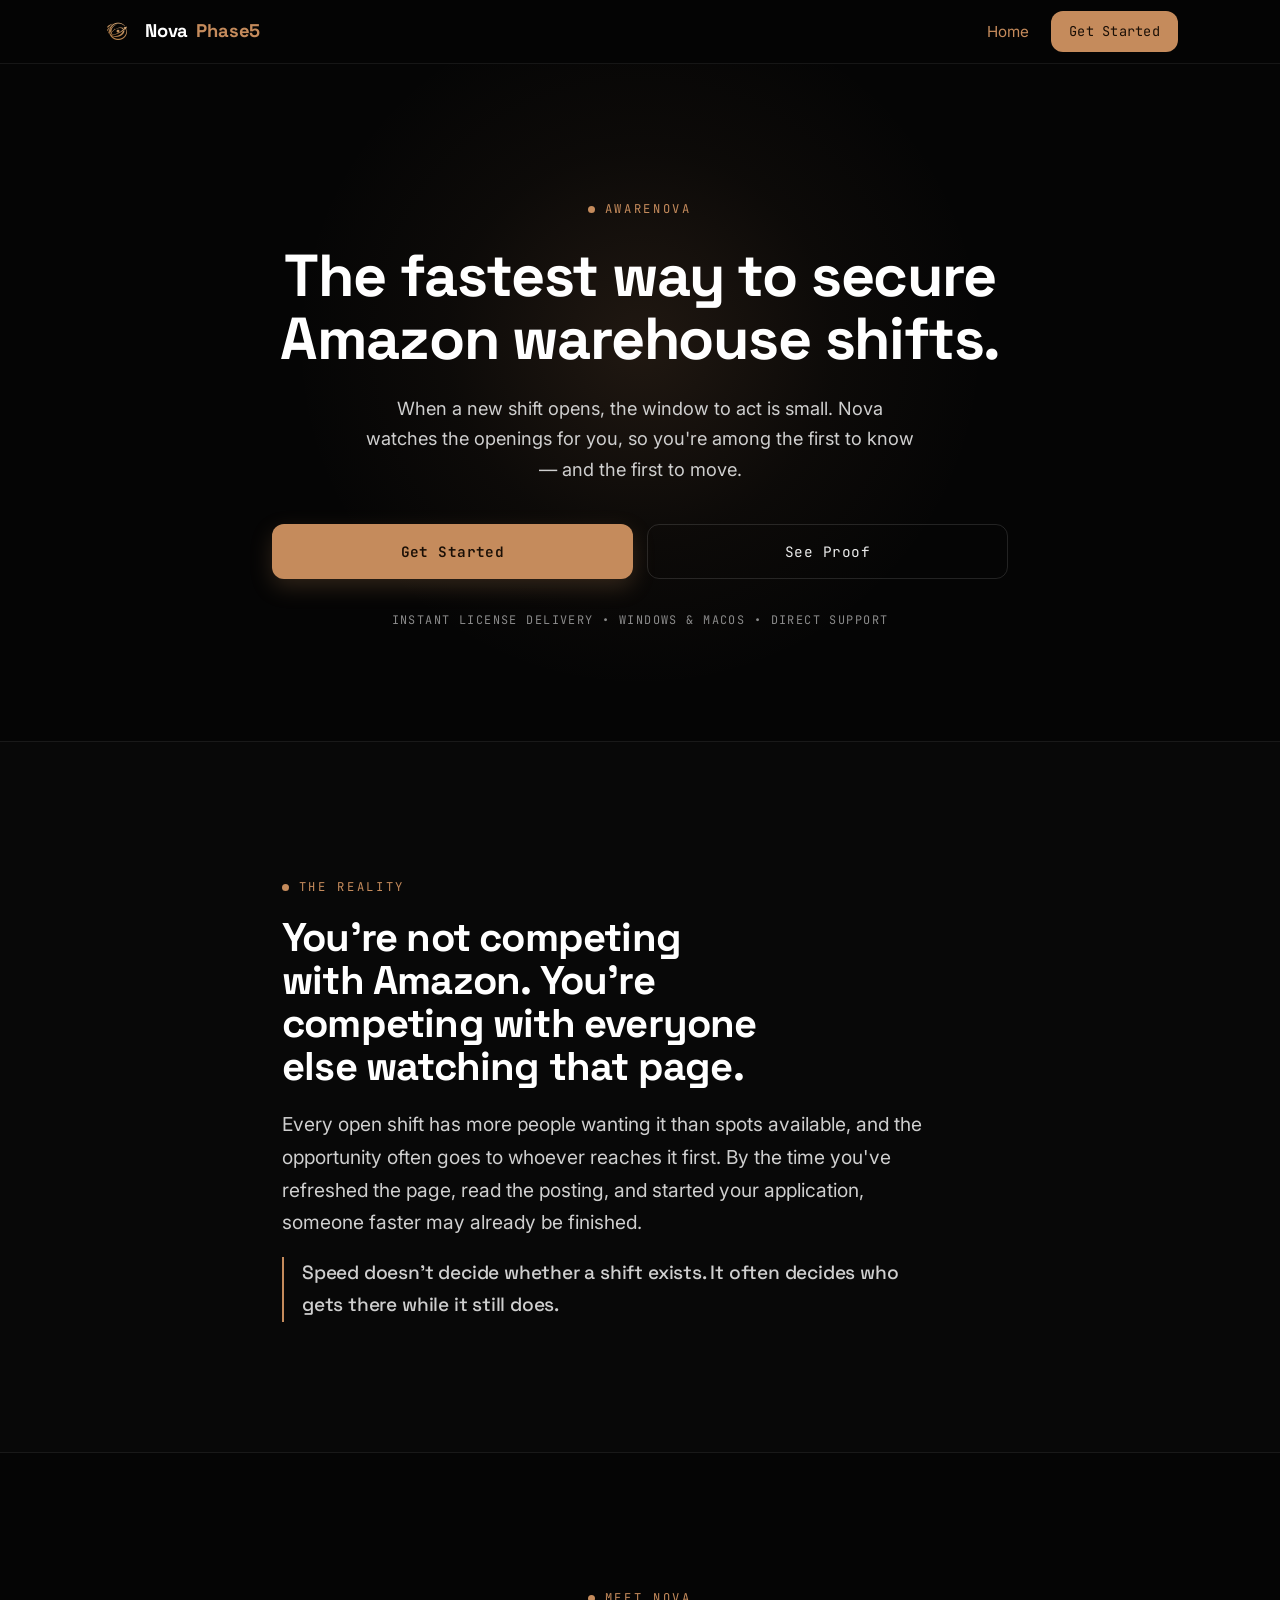
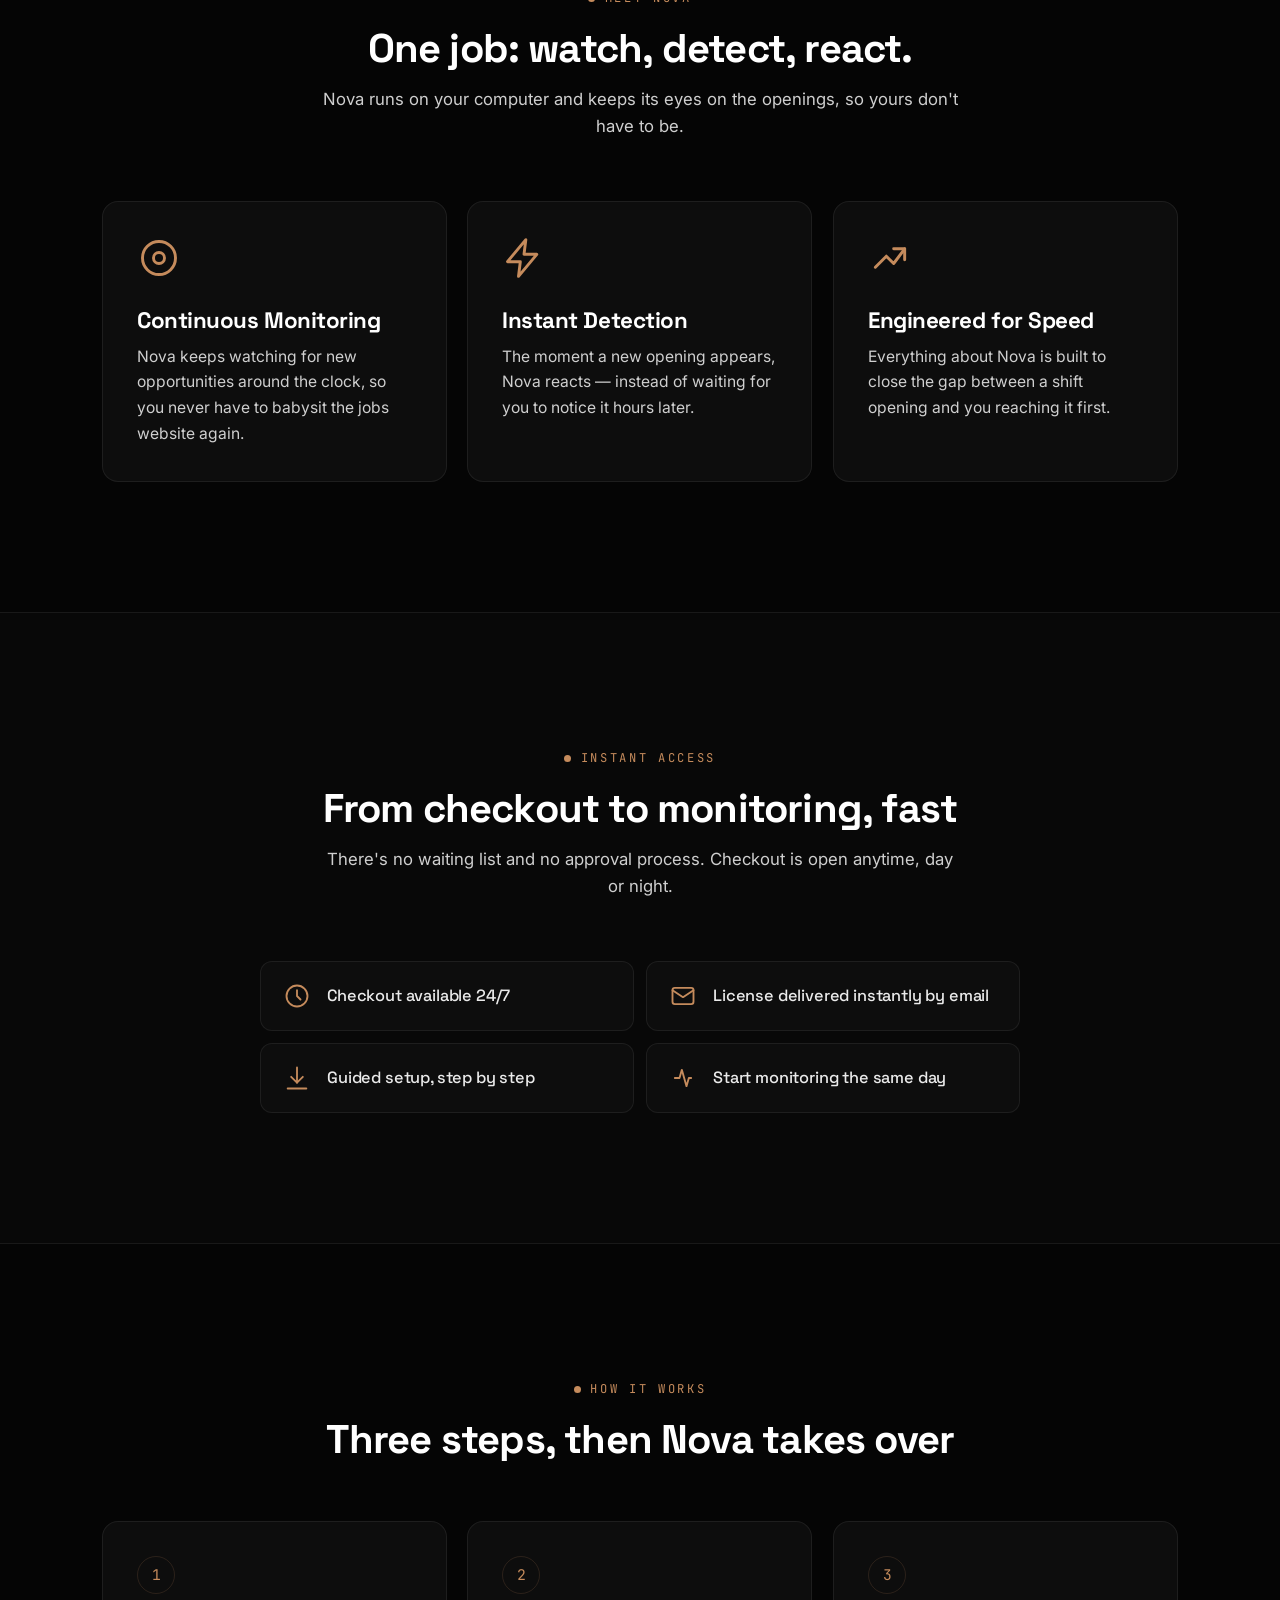
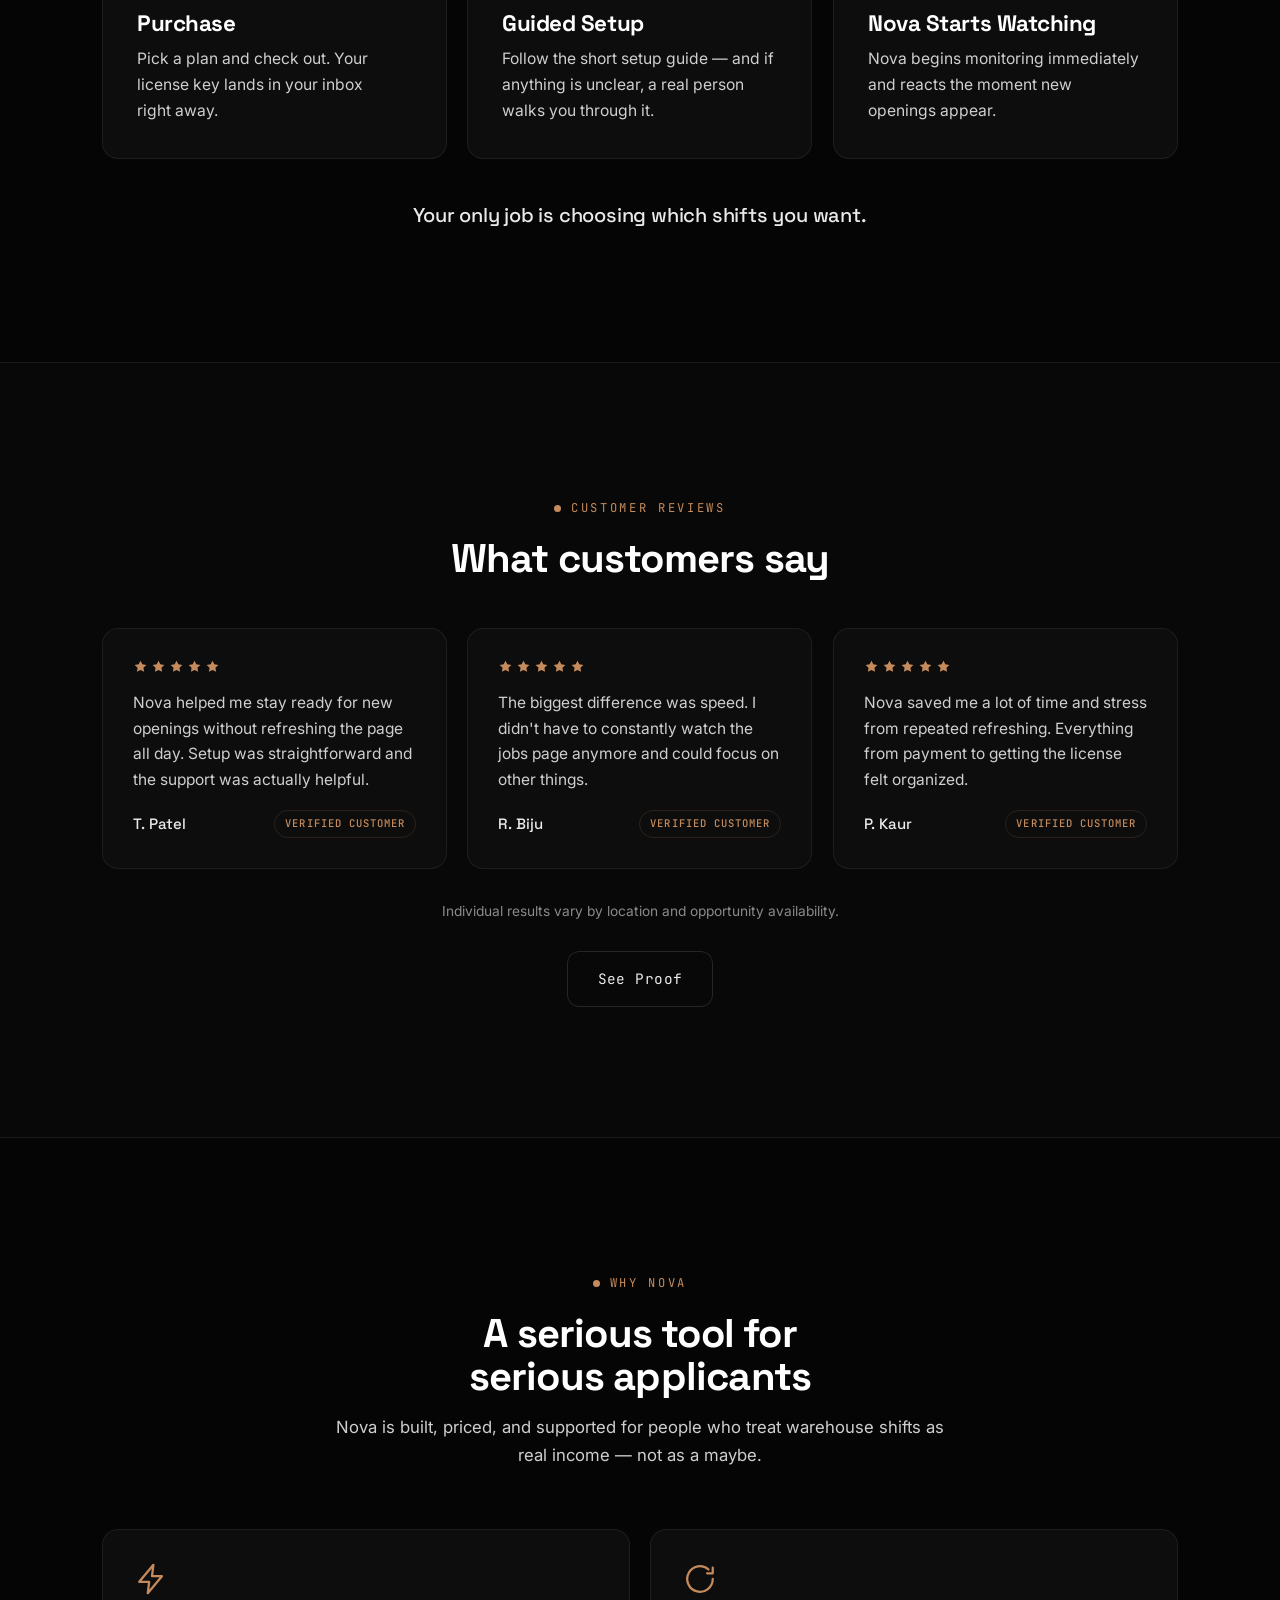
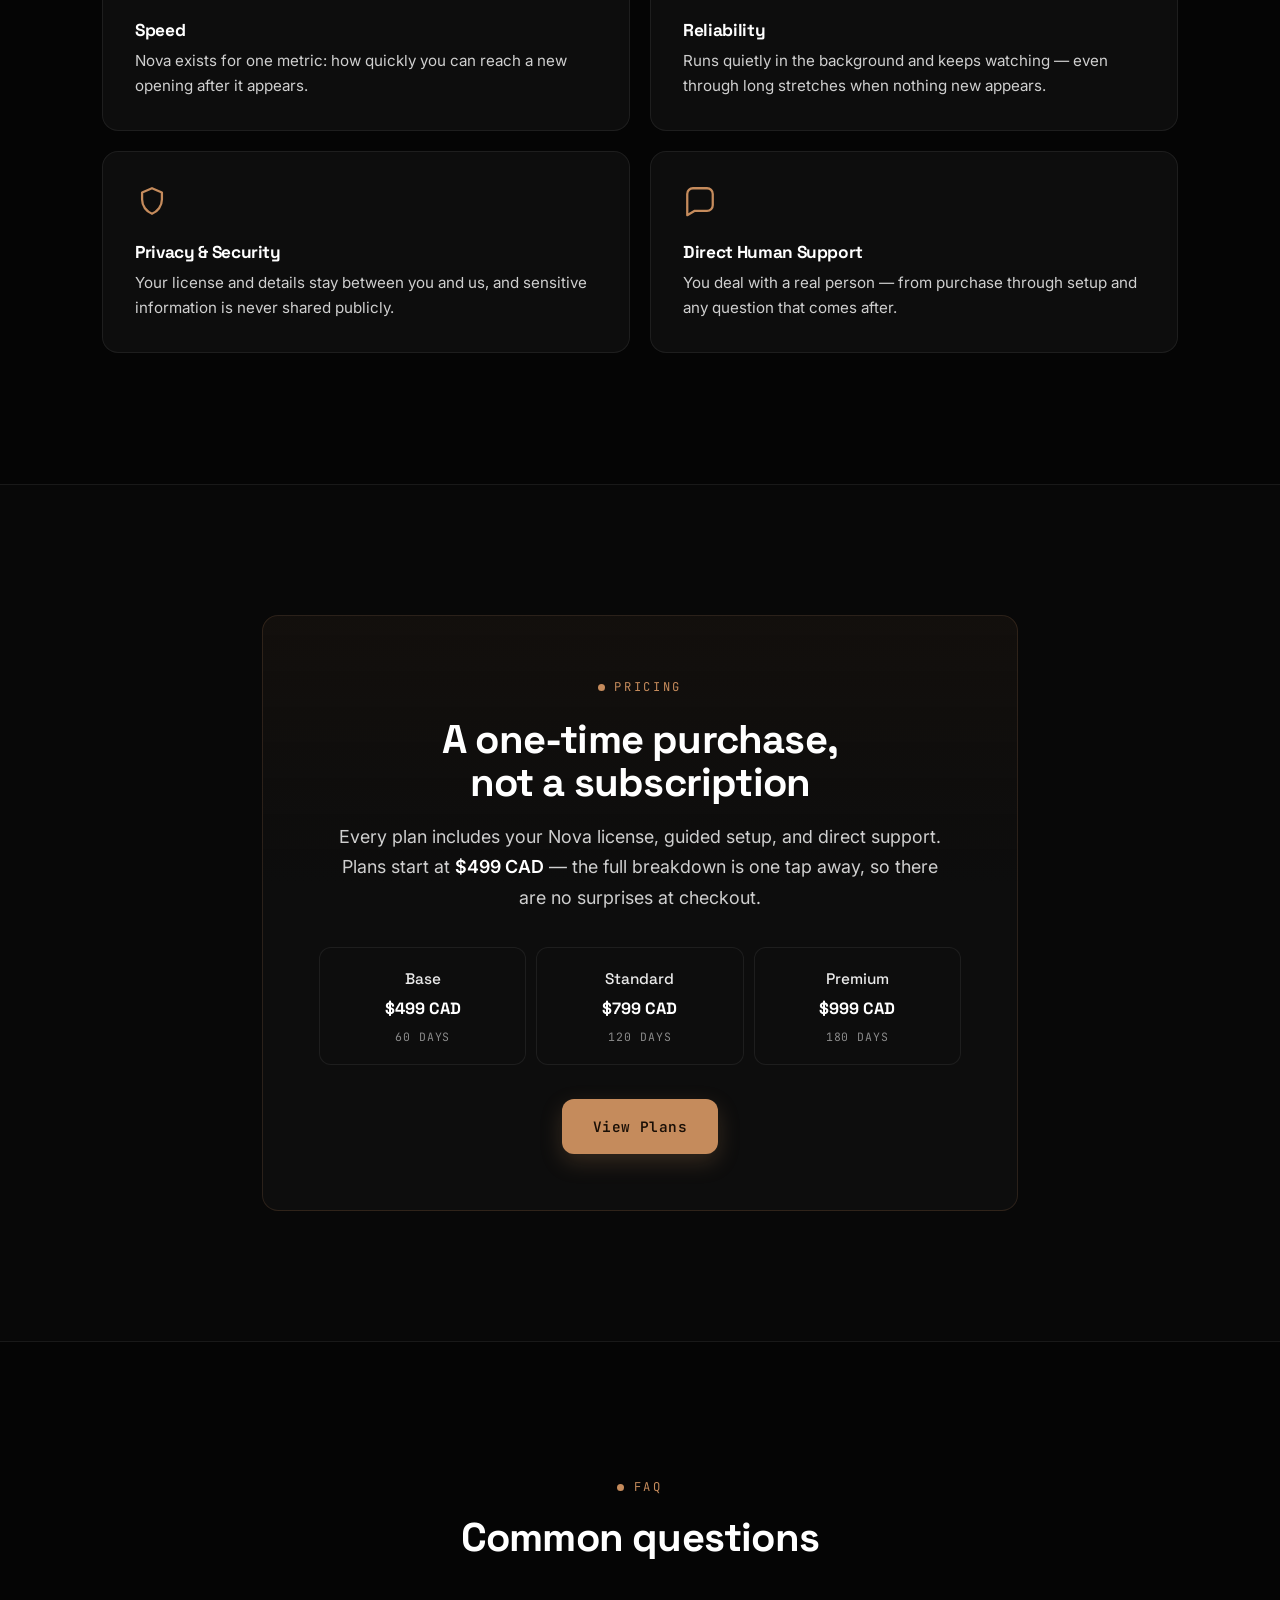
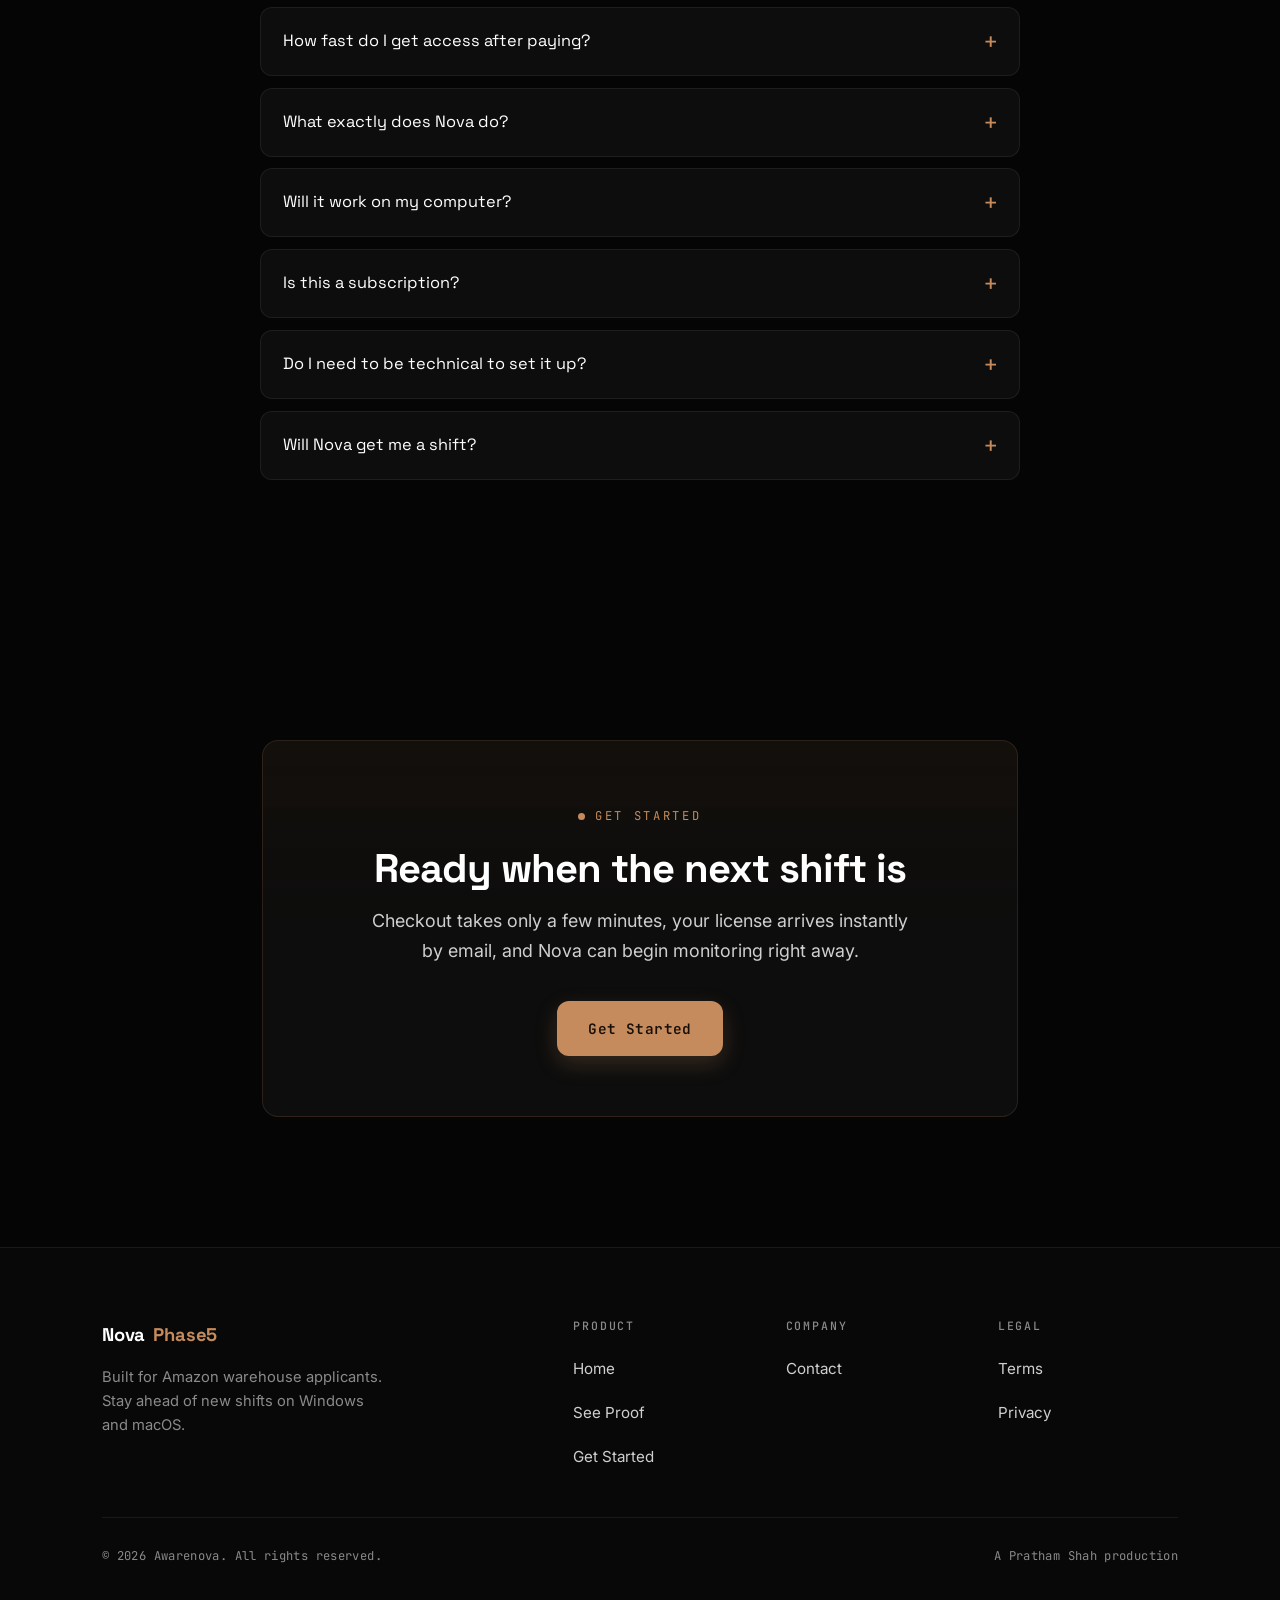
==== index.html @ 6bac4f4c "Updated Home page" ====
<!DOCTYPE html>
<html lang="en">
<head>
  <meta charset="UTF-8" />
  <meta name="viewport" content="width=device-width, initial-scale=1.0, viewport-fit=cover" />
  <title>Nova Phase5 — The fastest way to secure Amazon warehouse shifts</title>
  <meta name="description" content="Nova watches for new Amazon warehouse opportunities and reacts the moment they appear, so you can reach openings before most applicants ever see them. Windows and macOS." />
  <meta name="theme-color" content="#050505" />

  <!-- Favicon / touch icon -->
  <link rel="icon" type="image/png" href="assets/icon.png" />
  <link rel="apple-touch-icon" href="assets/icon.png" />

  <!-- Open Graph (awarenova.ca) -->
  <meta property="og:title" content="Nova Phase5 — Secure Amazon warehouse shifts faster" />
  <meta property="og:description" content="Nova watches for new Amazon warehouse openings and reacts the moment they appear." />
  <meta property="og:type" content="website" />
  <!-- TODO: set absolute URL + share image once deployed to awarenova.ca -->
  <!-- <meta property="og:url" content="https://awarenova.ca/" /> -->
  <!-- <meta property="og:image" content="https://awarenova.ca/assets/images/og.png" /> -->

  <!-- Fonts: Space Grotesk (display), Inter (body), JetBrains Mono (utility) -->
  <link rel="preconnect" href="https://fonts.googleapis.com" />
  <link rel="preconnect" href="https://fonts.gstatic.com" crossorigin />
  <link href="https://fonts.googleapis.com/css2?family=Inter:wght@400;500;600&family=JetBrains+Mono:wght@400;500&family=Space+Grotesk:wght@500;700&display=swap" rel="stylesheet" />

  <!-- Styles: global + page-specific -->
  <link rel="stylesheet" href="css/global.css" />
  <link rel="stylesheet" href="css/home.css" />
  <link rel="stylesheet" href="css/faq.css" />
</head>
<body>

  <!-- ============ NAVIGATION ============
       Simplified to Home / Get Started. Everything else
       lives in the footer. Duplicated across pages so the site
       needs no build step — update here AND in every /pages file. -->
  <nav class="site-nav">
    <div class="container">
      <a href="index.html" class="nav-logo"><img src="assets/icon.png" alt="" aria-hidden="true" />Nova<span class="mark">Phase5</span></a>

      <button class="nav-toggle" aria-label="Open menu" aria-expanded="false" aria-controls="nav-links">
        <span></span><span></span><span></span>
      </button>

      <ul class="nav-links" id="nav-links">
        <li><a href="index.html" class="active" aria-current="page">Home</a></li>
        <!-- TODO (Account Login): enable once customer accounts exist
        <li><a href="pages/login.html">Sign in</a></li>
        -->
        <li><a href="pages/pricing.html" class="nav-cta">Get Started</a></li>
      </ul>
    </div>
  </nav>

  <main>

    <!-- ============ 1. HERO ============
         The funnel entrance. One promise, two exits:
         Get Started (pricing) or See Proof (trust first). -->
    <header class="hero" id="hero">
      <div class="container">
        <span class="eyebrow">Awarenova</span>
        <h1>The fastest way to secure Amazon warehouse shifts.</h1>
        <p class="hero-intro">
          When a new shift opens, the window to act is small. Nova watches the
          openings for you, so you're among the first to know — and the first
          to move.
        </p>
        <div class="hero-actions">
          <a href="pages/pricing.html" class="btn btn-primary btn-block">Get Started</a>
          <a href="pages/proof.html" class="btn btn-secondary btn-block">See Proof</a>
        </div>
        <p class="hero-trust">Instant license delivery &bull; Windows &amp; macOS &bull; Direct support</p>
      </div>
    </header>

    <!-- ============ 2. REALITY HOOK ============
         The one urgency-driven section on the page. Tension comes
         from competing applicants, not from Amazon or from claims
         we can't back up. -->
    <section class="section reality panel">
      <div class="container">
        <div class="section-head reveal">
          <span class="eyebrow">The reality</span>
          <h2>You're not competing with Amazon. You're competing with everyone else watching that page.</h2>
          <p>
            Every open shift has more people wanting it than spots available,
            and the opportunity often goes to whoever reaches it first. By the
            time you've refreshed the page, read the posting, and started your
            application, someone faster may already be finished.
          </p>
          <p class="reality-line">
            Speed doesn't decide whether a shift exists. It often decides who
            gets there while it still does.
          </p>
        </div>
      </div>
    </section>

    <!-- ============ 3. MEET NOVA ============ -->
    <section class="section meet">
      <div class="container">
        <div class="section-head centered reveal">
          <span class="eyebrow">Meet Nova</span>
          <h2>One job: watch, detect, react.</h2>
          <p>Nova runs on your computer and keeps its eyes on the openings, so yours don't have to be.</p>
        </div>

        <div class="help-grid">
          <article class="help-card reveal">
            <svg class="card-icon" viewBox="0 0 24 24" fill="none" stroke="currentColor" stroke-width="1.6" stroke-linecap="round" stroke-linejoin="round" aria-hidden="true">
              <circle cx="12" cy="12" r="3" /><circle cx="12" cy="12" r="9" />
            </svg>
            <h3>Continuous Monitoring</h3>
            <p>Nova keeps watching for new opportunities around the clock, so you never have to babysit the jobs website again.</p>
          </article>

          <article class="help-card reveal" data-delay="80">
            <svg class="card-icon" viewBox="0 0 24 24" fill="none" stroke="currentColor" stroke-width="1.6" stroke-linecap="round" stroke-linejoin="round" aria-hidden="true">
              <path d="M13 2 3 14h7l-1 8 10-12h-7l1-8Z" />
            </svg>
            <h3>Instant Detection</h3>
            <p>The moment a new opening appears, Nova reacts — instead of waiting for you to notice it hours later.</p>
          </article>

          <article class="help-card reveal" data-delay="160">
            <svg class="card-icon" viewBox="0 0 24 24" fill="none" stroke="currentColor" stroke-width="1.6" stroke-linecap="round" stroke-linejoin="round" aria-hidden="true">
              <path d="M4 17 10 11 14 15 20 7" /><path d="M14 7h6v6" />
            </svg>
            <h3>Engineered for Speed</h3>
            <p>Everything about Nova is built to close the gap between a shift opening and you reaching it first.</p>
          </article>
        </div>
      </div>
    </section>

    <!-- ============ 4. INSTANT ACCESS ============
         Friction remover, not urgency. Answers "how long until
         I actually have this?" right after the product pitch. -->
    <section class="section instant panel">
      <div class="container">
        <div class="section-head centered reveal">
          <span class="eyebrow">Instant access</span>
          <h2>From checkout to monitoring, fast</h2>
          <p>There's no waiting list and no approval process. Checkout is open anytime, day or night.</p>
        </div>

        <div class="instant-grid">
          <div class="instant-item reveal">
            <svg class="card-icon" viewBox="0 0 24 24" fill="none" stroke="currentColor" stroke-width="1.6" stroke-linecap="round" stroke-linejoin="round" aria-hidden="true">
              <circle cx="12" cy="12" r="9" /><path d="M12 7v5l3 3" />
            </svg>
            <span>Checkout available 24/7</span>
          </div>
          <div class="instant-item reveal" data-delay="60">
            <svg class="card-icon" viewBox="0 0 24 24" fill="none" stroke="currentColor" stroke-width="1.6" stroke-linecap="round" stroke-linejoin="round" aria-hidden="true">
              <rect x="3" y="5" width="18" height="14" rx="2" /><path d="m3 7 9 6 9-6" />
            </svg>
            <span>License delivered instantly by email</span>
          </div>
          <div class="instant-item reveal" data-delay="120">
            <svg class="card-icon" viewBox="0 0 24 24" fill="none" stroke="currentColor" stroke-width="1.6" stroke-linecap="round" stroke-linejoin="round" aria-hidden="true">
              <path d="M12 3v13" /><path d="m7 11 5 5 5-5" /><path d="M4 21h16" />
            </svg>
            <span>Guided setup, step by step</span>
          </div>
          <div class="instant-item reveal" data-delay="180">
            <svg class="card-icon" viewBox="0 0 24 24" fill="none" stroke="currentColor" stroke-width="1.6" stroke-linecap="round" stroke-linejoin="round" aria-hidden="true">
              <path d="M5 12h4l2-7 4 14 2-7h2" />
            </svg>
            <span>Start monitoring the same day</span>
          </div>
        </div>
      </div>
    </section>

    <!-- ============ 5. HOW IT WORKS ============
         A real sequence, so the numbered steps carry meaning. -->
    <section class="section how">
      <div class="container">
        <div class="section-head centered reveal">
          <span class="eyebrow">How it works</span>
          <h2>Three steps, then Nova takes over</h2>
        </div>

        <ol class="steps">
          <li class="step reveal">
            <span class="step-num">1</span>
            <h3>Purchase</h3>
            <p>Pick a plan and check out. Your license key lands in your inbox right away.</p>
          </li>
          <li class="step reveal" data-delay="80">
            <span class="step-num">2</span>
            <h3>Guided Setup</h3>
            <p>Follow the short setup guide — and if anything is unclear, a real person walks you through it.</p>
          </li>
          <li class="step reveal" data-delay="160">
            <span class="step-num">3</span>
            <h3>Nova Starts Watching</h3>
            <p>Nova begins monitoring immediately and reacts the moment new openings appear.</p>
          </li>
        </ol>

        <p class="how-outro reveal">Your only job is choosing which shifts you want.</p>
      </div>
    </section>

    <!-- ============ 6. REVIEWS PREVIEW ============
         A tease, not the full proof page. Two/three compact
         cards pulled from the REVIEWS array on See Proof
         (js/proof.js) — keep the wording in sync with it. -->
    <section class="section reviews-preview panel">
      <div class="container">
        <div class="section-head centered reveal">
          <span class="eyebrow">Customer reviews</span>
          <h2>What customers say</h2>
        </div>

        <div class="rp-grid">
          <figure class="rp-card reveal">
            <div class="rp-stars" aria-label="Rated 5 out of 5 stars">
              <svg viewBox="0 0 24 24" fill="currentColor" aria-hidden="true"><path d="M12 2.6l2.9 5.9 6.5.95-4.7 4.6 1.1 6.45L12 17.45 6.2 20.5l1.1-6.45-4.7-4.6 6.5-.95z"/></svg>
              <svg viewBox="0 0 24 24" fill="currentColor" aria-hidden="true"><path d="M12 2.6l2.9 5.9 6.5.95-4.7 4.6 1.1 6.45L12 17.45 6.2 20.5l1.1-6.45-4.7-4.6 6.5-.95z"/></svg>
              <svg viewBox="0 0 24 24" fill="currentColor" aria-hidden="true"><path d="M12 2.6l2.9 5.9 6.5.95-4.7 4.6 1.1 6.45L12 17.45 6.2 20.5l1.1-6.45-4.7-4.6 6.5-.95z"/></svg>
              <svg viewBox="0 0 24 24" fill="currentColor" aria-hidden="true"><path d="M12 2.6l2.9 5.9 6.5.95-4.7 4.6 1.1 6.45L12 17.45 6.2 20.5l1.1-6.45-4.7-4.6 6.5-.95z"/></svg>
              <svg viewBox="0 0 24 24" fill="currentColor" aria-hidden="true"><path d="M12 2.6l2.9 5.9 6.5.95-4.7 4.6 1.1 6.45L12 17.45 6.2 20.5l1.1-6.45-4.7-4.6 6.5-.95z"/></svg>
            </div>
            <blockquote>Nova helped me stay ready for new openings without refreshing the page all day. Setup was straightforward and the support was actually helpful.</blockquote>
            <figcaption>T. Patel <span class="rp-verified">Verified Customer</span></figcaption>
          </figure>

          <figure class="rp-card reveal" data-delay="80">
            <div class="rp-stars" aria-label="Rated 5 out of 5 stars">
              <svg viewBox="0 0 24 24" fill="currentColor" aria-hidden="true"><path d="M12 2.6l2.9 5.9 6.5.95-4.7 4.6 1.1 6.45L12 17.45 6.2 20.5l1.1-6.45-4.7-4.6 6.5-.95z"/></svg>
              <svg viewBox="0 0 24 24" fill="currentColor" aria-hidden="true"><path d="M12 2.6l2.9 5.9 6.5.95-4.7 4.6 1.1 6.45L12 17.45 6.2 20.5l1.1-6.45-4.7-4.6 6.5-.95z"/></svg>
              <svg viewBox="0 0 24 24" fill="currentColor" aria-hidden="true"><path d="M12 2.6l2.9 5.9 6.5.95-4.7 4.6 1.1 6.45L12 17.45 6.2 20.5l1.1-6.45-4.7-4.6 6.5-.95z"/></svg>
              <svg viewBox="0 0 24 24" fill="currentColor" aria-hidden="true"><path d="M12 2.6l2.9 5.9 6.5.95-4.7 4.6 1.1 6.45L12 17.45 6.2 20.5l1.1-6.45-4.7-4.6 6.5-.95z"/></svg>
              <svg viewBox="0 0 24 24" fill="currentColor" aria-hidden="true"><path d="M12 2.6l2.9 5.9 6.5.95-4.7 4.6 1.1 6.45L12 17.45 6.2 20.5l1.1-6.45-4.7-4.6 6.5-.95z"/></svg>
            </div>
            <blockquote>The biggest difference was speed. I didn't have to constantly watch the jobs page anymore and could focus on other things.</blockquote>
            <figcaption>R. Biju <span class="rp-verified">Verified Customer</span></figcaption>
          </figure>

          <figure class="rp-card reveal" data-delay="160">
            <div class="rp-stars" aria-label="Rated 5 out of 5 stars">
              <svg viewBox="0 0 24 24" fill="currentColor" aria-hidden="true"><path d="M12 2.6l2.9 5.9 6.5.95-4.7 4.6 1.1 6.45L12 17.45 6.2 20.5l1.1-6.45-4.7-4.6 6.5-.95z"/></svg>
              <svg viewBox="0 0 24 24" fill="currentColor" aria-hidden="true"><path d="M12 2.6l2.9 5.9 6.5.95-4.7 4.6 1.1 6.45L12 17.45 6.2 20.5l1.1-6.45-4.7-4.6 6.5-.95z"/></svg>
              <svg viewBox="0 0 24 24" fill="currentColor" aria-hidden="true"><path d="M12 2.6l2.9 5.9 6.5.95-4.7 4.6 1.1 6.45L12 17.45 6.2 20.5l1.1-6.45-4.7-4.6 6.5-.95z"/></svg>
              <svg viewBox="0 0 24 24" fill="currentColor" aria-hidden="true"><path d="M12 2.6l2.9 5.9 6.5.95-4.7 4.6 1.1 6.45L12 17.45 6.2 20.5l1.1-6.45-4.7-4.6 6.5-.95z"/></svg>
              <svg viewBox="0 0 24 24" fill="currentColor" aria-hidden="true"><path d="M12 2.6l2.9 5.9 6.5.95-4.7 4.6 1.1 6.45L12 17.45 6.2 20.5l1.1-6.45-4.7-4.6 6.5-.95z"/></svg>
            </div>
            <blockquote>Nova saved me a lot of time and stress from repeated refreshing. Everything from payment to getting the license felt organized.</blockquote>
            <figcaption>P. Kaur <span class="rp-verified">Verified Customer</span></figcaption>
          </figure>
        </div>

        <p class="rp-note reveal">Individual results vary by location and opportunity availability.</p>

        <div class="cta-row reveal">
          <a href="pages/proof.html" class="btn btn-secondary">See Proof</a>
        </div>
      </div>
    </section>

    <!-- ============ 7. WHY NOVA ============ -->
    <section class="section why">
      <div class="container">
        <div class="section-head centered reveal">
          <span class="eyebrow">Why Nova</span>
          <h2>A serious tool for serious applicants</h2>
          <p>Nova is built, priced, and supported for people who treat warehouse shifts as real income — not as a maybe.</p>
        </div>

        <div class="why-grid">
          <article class="why-card reveal">
            <svg class="card-icon" viewBox="0 0 24 24" fill="none" stroke="currentColor" stroke-width="1.6" stroke-linecap="round" stroke-linejoin="round" aria-hidden="true">
              <path d="M13 2 3 14h7l-1 8 10-12h-7l1-8Z" />
            </svg>
            <h3>Speed</h3>
            <p>Nova exists for one metric: how quickly you can reach a new opening after it appears.</p>
          </article>

          <article class="why-card reveal" data-delay="60">
            <svg class="card-icon" viewBox="0 0 24 24" fill="none" stroke="currentColor" stroke-width="1.6" stroke-linecap="round" stroke-linejoin="round" aria-hidden="true">
              <path d="M21 12a9 9 0 1 1-3-6.7" /><path d="M21 4v4h-4" />
            </svg>
            <h3>Reliability</h3>
            <p>Runs quietly in the background and keeps watching — even through long stretches when nothing new appears.</p>
          </article>

          <article class="why-card reveal" data-delay="120">
            <svg class="card-icon" viewBox="0 0 24 24" fill="none" stroke="currentColor" stroke-width="1.6" stroke-linecap="round" stroke-linejoin="round" aria-hidden="true">
              <path d="M12 3 5 6v5c0 4.6 3 8.4 7 10 4-1.6 7-5.4 7-10V6l-7-3Z" />
            </svg>
            <h3>Privacy &amp; Security</h3>
            <p>Your license and details stay between you and us, and sensitive information is never shared publicly.</p>
          </article>

          <article class="why-card reveal" data-delay="180">
            <svg class="card-icon" viewBox="0 0 24 24" fill="none" stroke="currentColor" stroke-width="1.6" stroke-linecap="round" stroke-linejoin="round" aria-hidden="true">
              <path d="M21 15a4 4 0 0 1-4 4H8l-5 3V7a4 4 0 0 1 4-4h10a4 4 0 0 1 4 4Z" />
            </svg>
            <h3>Direct Human Support</h3>
            <p>You deal with a real person — from purchase through setup and any question that comes after.</p>
          </article>
        </div>
      </div>
    </section>

    <!-- ============ 8. PRICING SIGNAL ============
         Not a pricing page — just enough that nobody is
         surprised at checkout. The figures below are rendered
         from js/home.js (HOME_PLANS), which mirrors the PLANS
         config in js/checkout.js. Keep them in sync. -->
    <section class="section price-signal panel">
      <div class="container">
        <div class="price-card reveal">
          <span class="eyebrow">Pricing</span>
          <h2>A one-time purchase, not a subscription</h2>
          <p>
            Every plan includes your Nova license, guided setup, and direct
            support. Plans start at <strong data-plan-price="base">$499 CAD</strong>
            — the full breakdown is one tap away, so there are no surprises
            at checkout.
          </p>

          <ul class="price-strip" data-plan-strip>
            <li><span class="ps-name">Base</span><span class="ps-price" data-plan-price="base">$499 CAD</span><span class="ps-meta" data-plan-duration="base">60 Days</span></li>
            <li><span class="ps-name">Standard</span><span class="ps-price" data-plan-price="standard">$799 CAD</span><span class="ps-meta" data-plan-duration="standard">120 Days</span></li>
            <li><span class="ps-name">Premium</span><span class="ps-price" data-plan-price="premium">$999 CAD</span><span class="ps-meta" data-plan-duration="premium">180 Days</span></li>
          </ul>

          <a href="pages/pricing.html" class="btn btn-primary">View Plans</a>
        </div>
      </div>
    </section>

    <!-- ============ 9. FAQ ============
         Max six questions. First one answers the biggest
         Marketplace-buyer worry: "when do I actually get it?" -->
    <section class="section faq-home">
      <div class="container">
        <div class="section-head centered reveal">
          <span class="eyebrow">FAQ</span>
          <h2>Common questions</h2>
        </div>

        <div class="faq-list">
          <details class="faq-item reveal">
            <summary>How fast do I get access after paying?</summary>
            <div class="faq-answer"><p>Your license key is emailed automatically right after checkout, usually within minutes. Setup guidance is included, so most customers are up and running the same day.</p></div>
          </details>

          <details class="faq-item reveal">
            <summary>What exactly does Nova do?</summary>
            <div class="faq-answer"><p>Nova continuously watches for new Amazon warehouse opportunities and reacts the moment they appear, so you can respond to openings before most applicants notice them.</p></div>
          </details>

          <details class="faq-item reveal">
            <summary>Will it work on my computer?</summary>
            <div class="faq-answer"><p>Yes — Nova runs on both Windows and macOS with the same workflow and speed, and no extra configuration.</p></div>
          </details>

          <details class="faq-item reveal">
            <summary>Is this a subscription?</summary>
            <div class="faq-answer"><p>No. Each plan is a one-time purchase that covers its full duration, with updates included. Nothing renews or charges you again automatically.</p></div>
          </details>

          <details class="faq-item reveal">
            <summary>Do I need to be technical to set it up?</summary>
            <div class="faq-answer"><p>Not at all. Setup is a short, guided process that takes a few minutes, and direct support is there if anything is unclear.</p></div>
          </details>

          <details class="faq-item reveal">
            <summary>Will Nova get me a shift?</summary>
            <div class="faq-answer"><p>Nova removes the slowest part of the process — noticing that an opening exists and reacting to it. Which shifts appear still depends on your location and timing, so results vary from person to person.</p></div>
          </details>
        </div>
      </div>
    </section>

    <!-- ============ 10. FINAL CTA ============ -->
    <section class="section final-cta" id="final-cta">
      <div class="container">
        <div class="final-card reveal">
          <span class="eyebrow">Get started</span>
          <h2>Ready when the next shift is</h2>
          <p>
            Checkout takes only a few minutes, your license arrives instantly
            by email, and Nova can begin monitoring right away.
          </p>
          <a href="pages/pricing.html" class="btn btn-primary">Get Started</a>
        </div>
      </div>
    </section>

  </main>

  <!-- ============ STICKY MOBILE CTA ============
       Shown by js/home.js after the visitor scrolls past the
       hero; hidden again once the final CTA is on screen.
       Desktop never sees it (css/home.css hides it >=720px). -->
  <div class="sticky-cta" id="sticky-cta" aria-hidden="true">
    <a href="pages/pricing.html" class="btn btn-primary btn-block" tabindex="-1">Get Started</a>
  </div>

  <!-- ============ FOOTER ============ -->
  <footer class="site-footer">
    <div class="container">
      <div class="footer-top">
        <div class="footer-brand">
          <a href="index.html" class="nav-logo">Nova<span class="mark">Phase5</span></a>
          <p>Built for Amazon warehouse applicants. Stay ahead of new shifts on Windows and macOS.</p>
        </div>

        <div class="footer-cols">
          <div class="footer-col">
            <h4>Product</h4>
            <ul>
              <li><a href="index.html">Home</a></li>
              <li><a href="pages/proof.html">See Proof</a></li>
              <li><a href="pages/pricing.html">Get Started</a></li>
            </ul>
          </div>
          <div class="footer-col">
            <h4>Company</h4>
            <ul>
              <li><a href="pages/contact.html">Contact</a></li>
              <!-- TODO (Customer Portal): enable when the portal ships
              <li><a href="pages/account.html">My account</a></li>
              -->
            </ul>
          </div>
          <div class="footer-col">
            <h4>Legal</h4>
            <ul>
              <li><a href="pages/terms.html">Terms</a></li>
              <li><a href="pages/privacy.html">Privacy</a></li>
            </ul>
          </div>
        </div>
      </div>

      <div class="footer-bottom">
        <span>&copy; <span data-year>2026</span> Awarenova. All rights reserved.</span>
        <span>A Pratham Shah production</span>
      </div>
    </div>
  </footer>

  <!-- Scripts -->
  <script src="js/main.js"></script>
  <script src="js/navigation.js"></script>
  <script src="js/animations.js"></script>
  <script src="js/home.js"></script>
</body>
</html>
---- css/global.css ----
/* ============================================================
   AWARENOVA (NOVA PHASE5) — GLOBAL STYLESHEET
   Loaded on every page. Design tokens, base type, navigation,
   buttons, footer, and shared utilities.

   Mobile-first: base rules target phones. Larger breakpoints
   scale type and layout up. ~98% of visitors are on mobile, so
   comfortable spacing and large tap targets come first.

   Page-specific styles live in their own files (home.css, etc).
   ============================================================ */

/* ---------- 1. DESIGN TOKENS ---------- */
:root {
  /* Backgrounds */
  --bg-0: #050505;          /* page base */
  --bg-1: #080808;          /* raised surface */
  --bg-2: #0D0D0D;          /* cards / panels */
  --bg-3: #121212;          /* hover / elevated card */

  /* Text */
  --text-0: #FFFFFF;        /* primary headings */
  --text-1: #EAEAEA;        /* body */
  --text-2: #CFCFCF;        /* secondary body */
  --text-muted: #8A8A8A;    /* fine print, captions */

  /* Accent — warm bronze / copper */
  --accent: #C58B5C;
  --accent-light: #D09A6A;
  --accent-dark: #B97A4A;

  /* Lines & glows (derived from accent / white) */
  --border-copper: rgba(197, 139, 92, 0.16);
  --border-soft: rgba(255, 255, 255, 0.07);
  --border-strong: rgba(255, 255, 255, 0.12);
  --glow-copper: rgba(197, 139, 92, 0.14);

  /* Typography */
  --font-display: "Space Grotesk", "Segoe UI", system-ui, sans-serif;
  --font-body: "Inter", system-ui, -apple-system, sans-serif;
  --font-mono: "JetBrains Mono", ui-monospace, "SFMono-Regular", monospace;

  /* Spacing scale (used for section rhythm + gaps) */
  --space-1: 8px;
  --space-2: 12px;
  --space-3: 16px;
  --space-4: 24px;
  --space-5: 32px;
  --space-6: 48px;
  --space-7: 64px;

  /* Layout */
  --max-width: 1140px;
  --nav-height: 64px;
  --radius: 16px;
  --radius-sm: 12px;
  --radius-pill: 100px;

  /* Soft shadows — premium, never harsh */
  --shadow-sm: 0 1px 2px rgba(0, 0, 0, 0.4);
  --shadow-md: 0 12px 30px rgba(0, 0, 0, 0.45);
  --shadow-btn: 0 8px 22px rgba(197, 139, 92, 0.22);

  /* Motion */
  --ease: cubic-bezier(0.22, 1, 0.36, 1);
  --speed: 0.5s;
}

/* ---------- 2. RESET ---------- */
*,
*::before,
*::after {
  box-sizing: border-box;
  margin: 0;
  padding: 0;
}

html {
  scroll-behavior: smooth;
  -webkit-text-size-adjust: 100%;
}

body {
  background-color: var(--bg-0);
  color: var(--text-1);
  font-family: var(--font-body);
  font-size: 16px;
  line-height: 1.65;
  -webkit-font-smoothing: antialiased;
  text-rendering: optimizeLegibility;
  min-height: 100vh;
  min-height: 100dvh;
  display: flex;
  flex-direction: column;
  overflow-x: hidden;
}

img,
video {
  max-width: 100%;
  height: auto;
  display: block;
}

a {
  color: inherit;
  text-decoration: none;
}

ul {
  list-style: none;
}

/* ---------- 3. BASE TYPOGRAPHY (mobile-first scale) ---------- */
h1, h2, h3, h4 {
  font-family: var(--font-display);
  color: var(--text-0);
  font-weight: 700;
  line-height: 1.08;
  letter-spacing: -0.02em;
  text-wrap: balance;
}

h1 { font-size: clamp(2.1rem, 8vw, 3.6rem); }
h2 { font-size: clamp(1.7rem, 5.5vw, 2.5rem); }
h3 { font-size: clamp(1.2rem, 3.6vw, 1.4rem); }

p { color: var(--text-2); text-wrap: pretty; }

.accent { color: var(--accent); }

/* Mono eyebrow / label — the recurring brand marker */
.eyebrow {
  font-family: var(--font-mono);
  font-size: 0.76rem;
  letter-spacing: 0.22em;
  text-transform: uppercase;
  color: var(--accent);
  display: inline-flex;
  align-items: center;
  gap: 0.6rem;
}

/* Pulsing status dot used alongside eyebrows (signature element) */
.eyebrow::before {
  content: "";
  width: 7px;
  height: 7px;
  border-radius: 50%;
  background: var(--accent);
  box-shadow: 0 0 0 0 var(--glow-copper);
  animation: pulse 2.4s var(--ease) infinite;
  flex-shrink: 0;
}

@keyframes pulse {
  0%   { box-shadow: 0 0 0 0 rgba(197, 139, 92, 0.5); }
  70%  { box-shadow: 0 0 0 8px rgba(197, 139, 92, 0); }
  100% { box-shadow: 0 0 0 0 rgba(197, 139, 92, 0); }
}

/* ---------- 4. LAYOUT HELPERS ---------- */
.container {
  width: 100%;
  max-width: var(--max-width);
  margin: 0 auto;
  padding: 0 20px;
}

.section {
  padding: clamp(72px, 12vw, 130px) 0;
}

.section-head {
  max-width: 640px;
  margin-bottom: clamp(40px, 7vw, 60px);
}

.section-head .eyebrow { margin-bottom: 18px; }

.section-head h2 { margin-bottom: 16px; }

.section-head p {
  font-size: 1.05rem;
  color: var(--text-2);
}

.section-head.centered {
  margin-left: auto;
  margin-right: auto;
  text-align: center;
}

.section-head.centered .eyebrow { justify-content: center; }

main {
  flex: 1 0 auto;
}

@media (min-width: 720px) {
  .container { padding: 0 32px; }
}

/* ---------- 5. BUTTONS ---------- */
.btn {
  display: inline-flex;
  align-items: center;
  justify-content: center;
  gap: 0.5rem;
  font-family: var(--font-mono);
  font-size: 0.9rem;
  letter-spacing: 0.03em;
  min-height: 52px;
  padding: 15px 30px;
  border-radius: var(--radius-sm);
  border: 1px solid transparent;
  cursor: pointer;
  white-space: nowrap;
  transition: transform 0.25s var(--ease),
              background-color 0.25s var(--ease),
              border-color 0.25s var(--ease),
              box-shadow 0.25s var(--ease),
              color 0.25s var(--ease);
}

.btn:focus-visible {
  outline: 2px solid var(--accent-light);
  outline-offset: 3px;
}

/* Primary — solid copper with a soft glow */
.btn-primary {
  background: var(--accent);
  color: #1a0f06;
  font-weight: 600;
  box-shadow: var(--shadow-btn);
}

.btn-primary:hover {
  background: var(--accent-light);
  transform: translateY(-2px);
  box-shadow: 0 12px 28px rgba(197, 139, 92, 0.3);
}

/* Secondary — outlined */
.btn-secondary {
  background: transparent;
  color: var(--text-1);
  border-color: var(--border-strong);
}

.btn-secondary:hover {
  border-color: var(--accent);
  color: var(--accent-light);
  transform: translateY(-2px);
}

/* Disabled state — used for pre-launch checkout buttons */
.btn.is-disabled,
.btn[aria-disabled="true"] {
  opacity: 0.55;
  cursor: not-allowed;
  pointer-events: none;
  box-shadow: none;
}

.btn-block { width: 100%; }

/* ---------- 6. NAVIGATION ---------- */
/* Nav markup is duplicated in each HTML page so the site works
   with zero JS and zero build step. To change a link, update it
   in index.html and in every file under /pages. navigation.js
   only handles the mobile toggle. */
.site-nav {
  position: sticky;
  top: 0;
  z-index: 100;
  height: var(--nav-height);
  background: rgba(5, 5, 5, 0.72);
  backdrop-filter: blur(16px);
  -webkit-backdrop-filter: blur(16px);
  border-bottom: 1px solid var(--border-soft);
}

.site-nav .container {
  height: 100%;
  display: flex;
  align-items: center;
  justify-content: space-between;
}

.nav-logo {
  font-family: var(--font-display);
  font-weight: 700;
  font-size: 1.15rem;
  letter-spacing: -0.01em;
  color: var(--text-0);
  display: inline-flex;
  align-items: center;
  gap: 0.5rem;
}

.nav-logo .mark { color: var(--accent); }

/* Brand mark in the top navigation. Only the nav logo carries the image;
   the footer wordmark stays text-only. The image is sized ~32px and kept
   from distorting (width:auto). The existing 8px flex gap plus this small
   margin gives ~11px between the mark and the wordmark, while the Nova/Phase5
   letter spacing is left untouched. Transparency is preserved (PNG alpha). */
.site-nav .nav-logo img {
  height: 32px;
  width: auto;
  display: block;
  flex-shrink: 0;
  margin-right: 3px;
}

.nav-links {
  display: flex;
  align-items: center;
  gap: 8px;
}

.nav-links > li { display: flex; }

.nav-links a {
  font-size: 0.95rem;
  color: var(--text-2);
  position: relative;
  padding: 8px 14px;
  border-radius: var(--radius-sm);
  transition: color 0.2s var(--ease), background-color 0.2s var(--ease);
}

.nav-links a:hover { color: var(--text-0); }

.nav-links a.active { color: var(--accent); }

/* The Get Started nav item reads as a compact CTA */
.nav-links a.nav-cta {
  color: #1a0f06;
  background: var(--accent);
  font-family: var(--font-mono);
  font-size: 0.85rem;
  letter-spacing: 0.02em;
  padding: 9px 18px;
}

.nav-links a.nav-cta:hover {
  background: var(--accent-light);
  color: #1a0f06;
}

/* Hamburger button — hidden on desktop */
.nav-toggle {
  display: none;
  flex-direction: column;
  gap: 5px;
  background: none;
  border: 0;
  padding: 10px;
  margin-right: -10px;
  cursor: pointer;
}

.nav-toggle span {
  width: 24px;
  height: 2px;
  background: var(--text-1);
  border-radius: 2px;
  transition: transform 0.3s var(--ease), opacity 0.3s var(--ease);
}

/* ---------- 7. MOBILE NAVIGATION ---------- */
@media (max-width: 860px) {
  .nav-toggle { display: flex; }

  .nav-links {
    position: fixed;
    top: var(--nav-height);
    right: 0;
    width: min(82vw, 340px);
    height: calc(100vh - var(--nav-height));
    height: calc(100dvh - var(--nav-height));
    flex-direction: column;
    align-items: stretch;
    gap: 6px;
    padding: 28px 24px calc(28px + env(safe-area-inset-bottom, 0px));
    background: var(--bg-1);
    border-left: 1px solid var(--border-soft);
    transform: translateX(100%);
    transition: transform 0.35s var(--ease);
    overflow-y: auto;
  }

  .nav-links.open { transform: translateX(0); }

  .nav-links a {
    font-size: 1.05rem;
    padding: 16px 14px;
    width: 100%;
    border-radius: var(--radius-sm);
  }

  .nav-links a.active {
    background: rgba(197, 139, 92, 0.08);
  }

  .nav-links a.nav-cta {
    justify-content: center;
    text-align: center;
    font-size: 1rem;
    padding: 16px 14px;
    margin-top: 6px;
  }

  /* Animate hamburger into an X when open */
  .nav-toggle.open span:nth-child(1) { transform: translateY(7px) rotate(45deg); }
  .nav-toggle.open span:nth-child(2) { opacity: 0; }
  .nav-toggle.open span:nth-child(3) { transform: translateY(-7px) rotate(-45deg); }
}

/* ---------- 8. FOOTER ---------- */
.site-footer {
  flex-shrink: 0;
  background: var(--bg-1);
  border-top: 1px solid var(--border-soft);
  padding: clamp(48px, 8vw, 72px) 0 36px;
}

.footer-top {
  display: grid;
  grid-template-columns: 1fr;
  gap: 40px;
  padding-bottom: 40px;
  border-bottom: 1px solid var(--border-soft);
}

.footer-brand .nav-logo { margin-bottom: 14px; }

.footer-brand p {
  color: var(--text-muted);
  font-size: 0.92rem;
  max-width: 300px;
}

.footer-cols {
  display: grid;
  grid-template-columns: repeat(2, 1fr);
  gap: 32px;
}

.footer-col h4 {
  font-family: var(--font-mono);
  font-size: 0.72rem;
  font-weight: 500;
  letter-spacing: 0.16em;
  text-transform: uppercase;
  color: var(--text-muted);
  margin-bottom: 16px;
}

.footer-col ul {
  display: flex;
  flex-direction: column;
  gap: 4px;
}

.footer-col a {
  display: inline-flex;
  align-items: center;
  min-height: 40px;
  font-size: 0.95rem;
  color: var(--text-2);
  transition: color 0.2s var(--ease);
}

.footer-col a:hover { color: var(--accent); }

.footer-bottom {
  margin-top: 28px;
  display: flex;
  flex-wrap: wrap;
  justify-content: space-between;
  gap: 8px;
  font-family: var(--font-mono);
  font-size: 0.76rem;
  color: var(--text-muted);
  letter-spacing: 0.03em;
}

@media (min-width: 720px) {
  .footer-top {
    grid-template-columns: 1.4fr 2fr;
    gap: 48px;
  }
  .footer-cols { grid-template-columns: repeat(3, 1fr); }
}

/* ---------- 9. SCROLL REVEAL (driven by animations.js) ---------- */
.reveal {
  opacity: 0;
  transform: translateY(20px);
  transition: opacity 0.7s var(--ease), transform 0.7s var(--ease);
  will-change: opacity, transform;
}

.reveal.visible {
  opacity: 1;
  transform: none;
}

/* ---------- 10. ACCESSIBILITY: REDUCED MOTION ---------- */
@media (prefers-reduced-motion: reduce) {
  html { scroll-behavior: auto; }
  *,
  *::before,
  *::after {
    animation-duration: 0.001ms !important;
    animation-iteration-count: 1 !important;
    transition-duration: 0.001ms !important;
  }
  .reveal { opacity: 1; transform: none; }
}
---- css/home.css ----
/* ============================================================
   HOME PAGE STYLES
   Conversion funnel: hero, reality hook, meet Nova, instant
   access, how it works, reviews preview, why Nova, pricing
   signal, FAQ, final CTA, sticky mobile CTA.
   Mobile-first throughout. Design tokens live in global.css.
   ============================================================ */

/* ---------- 1. HERO ---------- */
.hero {
  position: relative;
  padding: clamp(56px, 14vw, 130px) 0 clamp(56px, 11vw, 110px);
  text-align: center;
  overflow: hidden;
}

/* Ambient copper glow behind the headline — the one restrained
   atmospheric touch. Kept subtle on purpose. */
.hero::before {
  content: "";
  position: absolute;
  top: -12%;
  left: 50%;
  transform: translateX(-50%);
  width: 720px;
  max-width: 130vw;
  height: 720px;
  background: radial-gradient(
    circle,
    var(--glow-copper) 0%,
    rgba(197, 139, 92, 0.04) 38%,
    transparent 68%
  );
  pointer-events: none;
  z-index: 0;
}

.hero .container {
  position: relative;
  z-index: 1;
  max-width: 800px;
}

.hero .eyebrow { margin-bottom: 24px; }

.hero h1 {
  font-size: clamp(2rem, 8.5vw, 3.7rem);
  margin-bottom: 22px;
}

.hero-intro {
  max-width: 560px;
  margin: 0 auto clamp(32px, 6vw, 40px);
  font-size: clamp(1.02rem, 3.4vw, 1.14rem);
  color: var(--text-2);
}

.hero-actions {
  display: flex;
  flex-direction: column;
  gap: 14px;
  max-width: 340px;
  margin: 0 auto;
}

/* Small trust line under the buttons */
.hero-trust {
  margin-top: clamp(24px, 5vw, 32px);
  font-family: var(--font-mono);
  font-size: 0.74rem;
  letter-spacing: 0.12em;
  text-transform: uppercase;
  color: var(--text-muted);
}

@media (min-width: 560px) {
  .hero-actions {
    flex-direction: row;
    justify-content: center;
    max-width: none;
  }
  .hero-actions .btn { min-width: 168px; }
}

/* ---------- SHARED SECTION SURFACE ---------- */
.panel {
  background: var(--bg-1);
  border-top: 1px solid var(--border-soft);
  border-bottom: 1px solid var(--border-soft);
}

/* ---------- 2. REALITY HOOK ---------- */
.reality .container { max-width: 780px; }

.reality .section-head { margin-bottom: 0; }

.reality h2 { margin-bottom: 20px; }

.reality p {
  font-size: clamp(1.05rem, 3.6vw, 1.2rem);
  color: var(--text-2);
  line-height: 1.7;
}

/* The single emotional punchline of the page */
.reality-line {
  margin-top: 18px;
  padding-left: 18px;
  border-left: 2px solid var(--accent);
  color: var(--text-1);
  font-family: var(--font-display);
  font-weight: 500;
  letter-spacing: -0.01em;
}

/* ---------- 3. MEET NOVA ---------- */
.help-grid {
  display: grid;
  grid-template-columns: 1fr;
  gap: 16px;
}

.help-card {
  background: var(--bg-2);
  border: 1px solid var(--border-soft);
  border-radius: var(--radius);
  padding: clamp(26px, 6vw, 34px);
  transition: border-color 0.3s var(--ease), transform 0.3s var(--ease),
              background-color 0.3s var(--ease);
}

.help-card:hover {
  border-color: var(--border-copper);
  background: var(--bg-3);
  transform: translateY(-4px);
}

.help-card .card-icon {
  width: 44px;
  height: 44px;
  margin-bottom: 22px;
  color: var(--accent);
}

.help-card h3 { margin-bottom: 10px; }

.help-card p {
  font-size: 0.98rem;
  color: var(--text-2);
}

@media (min-width: 720px) {
  .help-grid { grid-template-columns: repeat(3, 1fr); gap: 20px; }
}

/* ---------- 4. INSTANT ACCESS ---------- */
.instant-grid {
  display: grid;
  grid-template-columns: 1fr;
  gap: 12px;
  max-width: 760px;
  margin: 0 auto;
}

.instant-item {
  display: flex;
  align-items: center;
  gap: 16px;
  background: var(--bg-2);
  border: 1px solid var(--border-soft);
  border-radius: var(--radius-sm);
  padding: 20px 22px;
  transition: border-color 0.3s var(--ease);
}

.instant-item:hover { border-color: var(--border-copper); }

.instant-item .card-icon {
  width: 28px;
  height: 28px;
  color: var(--accent);
  flex-shrink: 0;
}

.instant-item span {
  font-family: var(--font-display);
  font-size: 1.02rem;
  color: var(--text-1);
  font-weight: 500;
  letter-spacing: -0.01em;
}

@media (min-width: 640px) {
  .instant-grid { grid-template-columns: repeat(2, 1fr); }
}

/* ---------- 5. HOW IT WORKS ---------- */
.steps {
  list-style: none;
  display: grid;
  grid-template-columns: 1fr;
  gap: 16px;
  counter-reset: step;
}

.step {
  position: relative;
  background: var(--bg-2);
  border: 1px solid var(--border-soft);
  border-radius: var(--radius);
  padding: clamp(26px, 6vw, 34px);
  transition: border-color 0.3s var(--ease);
}

.step:hover { border-color: var(--border-copper); }

.step-num {
  display: inline-flex;
  align-items: center;
  justify-content: center;
  width: 38px;
  height: 38px;
  margin-bottom: 18px;
  border: 1px solid var(--border-copper);
  border-radius: 50%;
  font-family: var(--font-mono);
  font-size: 0.92rem;
  color: var(--accent);
}

.step h3 { margin-bottom: 10px; }

.step p {
  font-size: 0.98rem;
  color: var(--text-2);
}

/* Closing line under the steps */
.how-outro {
  margin-top: clamp(28px, 6vw, 40px);
  text-align: center;
  font-family: var(--font-display);
  font-size: clamp(1.05rem, 3.6vw, 1.25rem);
  font-weight: 500;
  letter-spacing: -0.01em;
  color: var(--text-1);
}

@media (min-width: 720px) {
  .steps { grid-template-columns: repeat(3, 1fr); gap: 20px; }
}

/* ---------- 6. REVIEWS PREVIEW ---------- */
.reviews-preview .section-head { margin-bottom: clamp(32px, 6vw, 48px); }

.rp-grid {
  display: grid;
  grid-template-columns: 1fr;
  gap: 16px;
}

.rp-card {
  display: flex;
  flex-direction: column;
  background: var(--bg-2);
  border: 1px solid var(--border-soft);
  border-radius: var(--radius);
  padding: clamp(24px, 5.5vw, 30px);
  transition: border-color 0.3s var(--ease);
}

.rp-card:hover { border-color: var(--border-copper); }

.rp-stars {
  display: flex;
  gap: 3px;
  margin-bottom: 16px;
  color: var(--accent);
}

.rp-stars svg { width: 15px; height: 15px; }

.rp-card blockquote {
  font-size: 0.97rem;
  color: var(--text-2);
  line-height: 1.65;
  margin-bottom: 18px;
}

.rp-card figcaption {
  margin-top: auto;
  display: flex;
  align-items: center;
  justify-content: space-between;
  gap: 12px;
  font-family: var(--font-display);
  font-size: 0.94rem;
  font-weight: 500;
  color: var(--text-1);
}

.rp-verified {
  font-family: var(--font-mono);
  font-size: 0.66rem;
  letter-spacing: 0.1em;
  text-transform: uppercase;
  color: var(--accent);
  border: 1px solid var(--border-copper);
  border-radius: var(--radius-pill);
  padding: 4px 10px;
  white-space: nowrap;
}

/* "Results vary" honesty note */
.rp-note {
  margin: clamp(24px, 5vw, 32px) auto 0;
  max-width: 560px;
  text-align: center;
  font-size: 0.86rem;
  color: var(--text-muted);
}

.reviews-preview .cta-row {
  margin-top: clamp(20px, 4vw, 28px);
  text-align: center;
}

@media (min-width: 720px) {
  .rp-grid { grid-template-columns: repeat(3, 1fr); gap: 20px; }
}

/* ---------- 7. WHY NOVA ---------- */
.why-grid {
  display: grid;
  grid-template-columns: 1fr;
  gap: 16px;
}

.why-card {
  background: var(--bg-2);
  border: 1px solid var(--border-soft);
  border-radius: var(--radius);
  padding: clamp(24px, 5.5vw, 32px);
  transition: border-color 0.3s var(--ease), background-color 0.3s var(--ease);
}

.why-card:hover {
  border-color: var(--border-copper);
  background: var(--bg-3);
}

.why-card .card-icon {
  width: 34px;
  height: 34px;
  margin-bottom: 18px;
  color: var(--accent);
}

.why-card h3 {
  margin-bottom: 8px;
  font-size: 1.08rem;
}

.why-card p {
  font-size: 0.95rem;
  color: var(--text-2);
}

@media (min-width: 640px) {
  .why-grid { grid-template-columns: repeat(2, 1fr); gap: 20px; }
}

/* ---------- 8. PRICING SIGNAL ---------- */
.price-signal .container { max-width: 820px; }

.price-card {
  background: linear-gradient(180deg, rgba(197, 139, 92, 0.06), var(--bg-2) 45%);
  border: 1px solid var(--border-copper);
  border-radius: var(--radius);
  padding: clamp(32px, 7vw, 56px);
  text-align: center;
}

.price-card .eyebrow { justify-content: center; margin-bottom: 20px; }

.price-card h2 { margin-bottom: 18px; }

.price-card p {
  max-width: 620px;
  margin: 0 auto;
  font-size: clamp(1rem, 3.4vw, 1.12rem);
  color: var(--text-2);
  line-height: 1.7;
}

.price-card p strong {
  color: var(--text-0);
  font-weight: 600;
}

/* Compact plan strip — a signal, never the full pricing page */
.price-strip {
  list-style: none;
  display: grid;
  grid-template-columns: 1fr;
  gap: 10px;
  max-width: 560px;
  margin: clamp(26px, 5vw, 34px) auto;
}

.price-strip li {
  display: flex;
  align-items: baseline;
  justify-content: space-between;
  gap: 12px;
  background: var(--bg-2);
  border: 1px solid var(--border-soft);
  border-radius: var(--radius-sm);
  padding: 14px 18px;
}

.price-strip .ps-name {
  font-family: var(--font-display);
  font-size: 0.96rem;
  font-weight: 500;
  color: var(--text-1);
}

.price-strip .ps-price {
  font-family: var(--font-display);
  font-size: 1.02rem;
  font-weight: 700;
  color: var(--text-0);
  margin-left: auto;
}

.price-strip .ps-meta {
  font-family: var(--font-mono);
  font-size: 0.72rem;
  letter-spacing: 0.08em;
  text-transform: uppercase;
  color: var(--text-muted);
}

@media (min-width: 640px) {
  .price-strip {
    max-width: none;
    grid-template-columns: repeat(3, 1fr);
  }
  .price-strip li {
    flex-direction: column;
    align-items: center;
    gap: 4px;
    padding: 18px 16px;
  }
  .price-strip .ps-price { margin-left: 0; }
}

/* ---------- 9. FAQ ---------- */
.faq-home .section-head { margin-bottom: clamp(32px, 6vw, 48px); }

/* ---------- 10. FINAL CTA ---------- */
.final-cta .container { max-width: 820px; }

.final-card {
  background: linear-gradient(180deg, rgba(197, 139, 92, 0.08), var(--bg-2) 50%);
  border: 1px solid var(--border-copper);
  border-radius: var(--radius);
  padding: clamp(36px, 8vw, 60px);
  text-align: center;
}

.final-card .eyebrow { justify-content: center; margin-bottom: 20px; }

.final-card h2 { margin-bottom: 16px; }

.final-card p {
  max-width: 540px;
  margin: 0 auto clamp(26px, 5vw, 34px);
  font-size: clamp(1rem, 3.4vw, 1.12rem);
  color: var(--text-2);
  line-height: 1.7;
}

/* ---------- STICKY MOBILE CTA ----------
   Hidden by default; js/home.js adds .show once the visitor
   scrolls past the hero, and removes it when the final CTA is
   on screen. Never rendered on tablets/desktop. */
.sticky-cta {
  position: fixed;
  left: 0;
  right: 0;
  bottom: 0;
  z-index: 60;
  padding: 12px 20px calc(12px + env(safe-area-inset-bottom, 0px));
  background: linear-gradient(180deg, rgba(5, 5, 5, 0), rgba(5, 5, 5, 0.92) 40%);
  transform: translateY(110%);
  opacity: 0;
  pointer-events: none;
  transition: transform 0.4s var(--ease), opacity 0.4s var(--ease);
}

.sticky-cta.show {
  transform: translateY(0);
  opacity: 1;
  pointer-events: auto;
}

.sticky-cta .btn {
  max-width: 420px;
  margin: 0 auto;
  box-shadow: var(--shadow-btn), var(--shadow-md);
}

@media (min-width: 720px) {
  .sticky-cta { display: none; }
}

@media (prefers-reduced-motion: reduce) {
  .sticky-cta { transition: none; }
}
---- css/faq.css ----
/* ============================================================
   FAQ STYLES  (reusable accordion)
   Used on the home page FAQ and ready for any future faq.html.

   USAGE:
   <div class="faq-list">
     <details class="faq-item">
       <summary>Your question here</summary>
       <div class="faq-answer"><p>Your answer here.</p></div>
     </details>
   </div>
   ============================================================ */

.faq-list {
  max-width: 760px;
  margin: 0 auto;
  display: flex;
  flex-direction: column;
  gap: 12px;
}

.faq-item {
  background: var(--bg-2);
  border: 1px solid var(--border-soft);
  border-radius: var(--radius-sm);
  overflow: hidden;
  transition: border-color 0.3s var(--ease);
}

.faq-item[open] {
  border-color: var(--border-copper);
}

.faq-item summary {
  cursor: pointer;
  list-style: none;
  padding: 20px 22px;
  min-height: 60px;
  font-family: var(--font-display);
  font-size: 1.02rem;
  color: var(--text-0);
  display: flex;
  justify-content: space-between;
  align-items: center;
  gap: 16px;
}

.faq-item summary::-webkit-details-marker { display: none; }

/* Copper plus / minus indicator */
.faq-item summary::after {
  content: "+";
  font-family: var(--font-mono);
  color: var(--accent);
  font-size: 1.4rem;
  line-height: 1;
  transition: transform 0.3s var(--ease);
  flex-shrink: 0;
}

.faq-item[open] summary::after { transform: rotate(45deg); }

.faq-answer { padding: 0 22px 22px; }

.faq-answer p {
  font-size: 0.96rem;
  color: var(--text-2);
  line-height: 1.65;
}
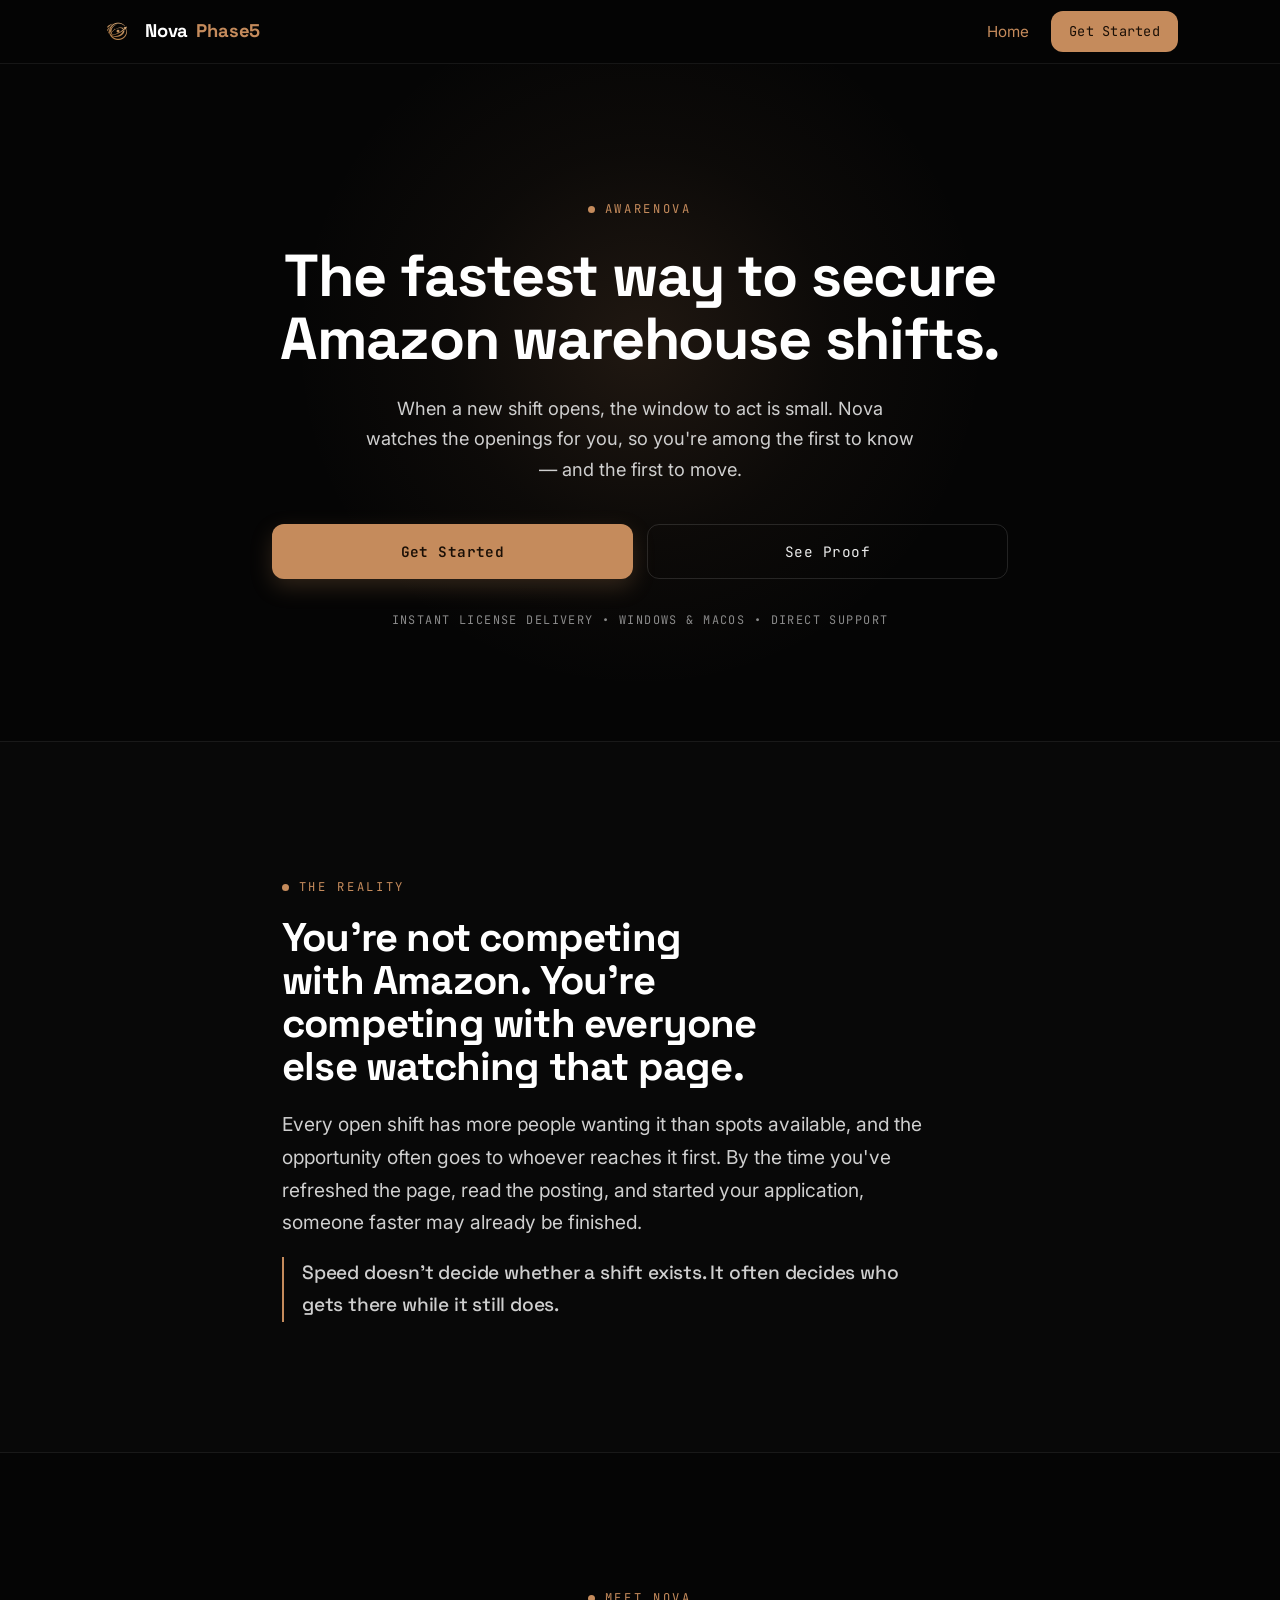
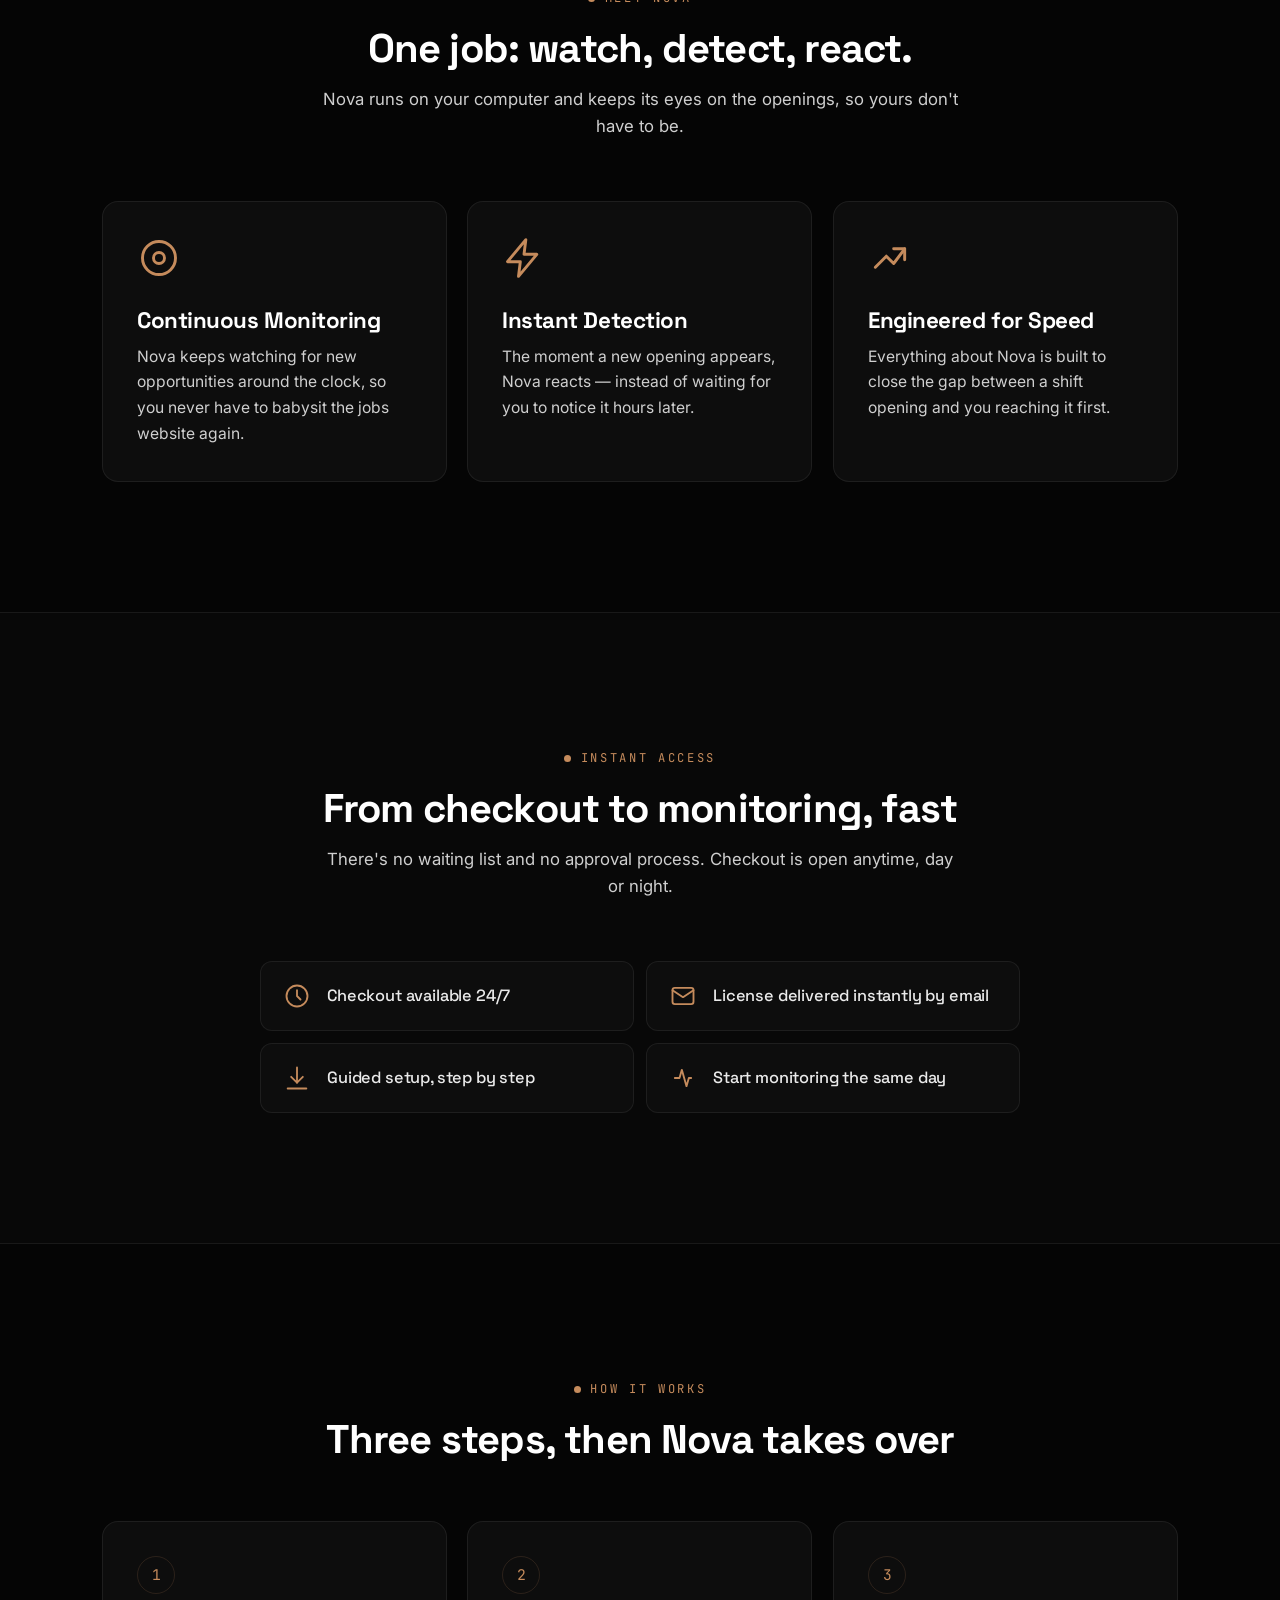
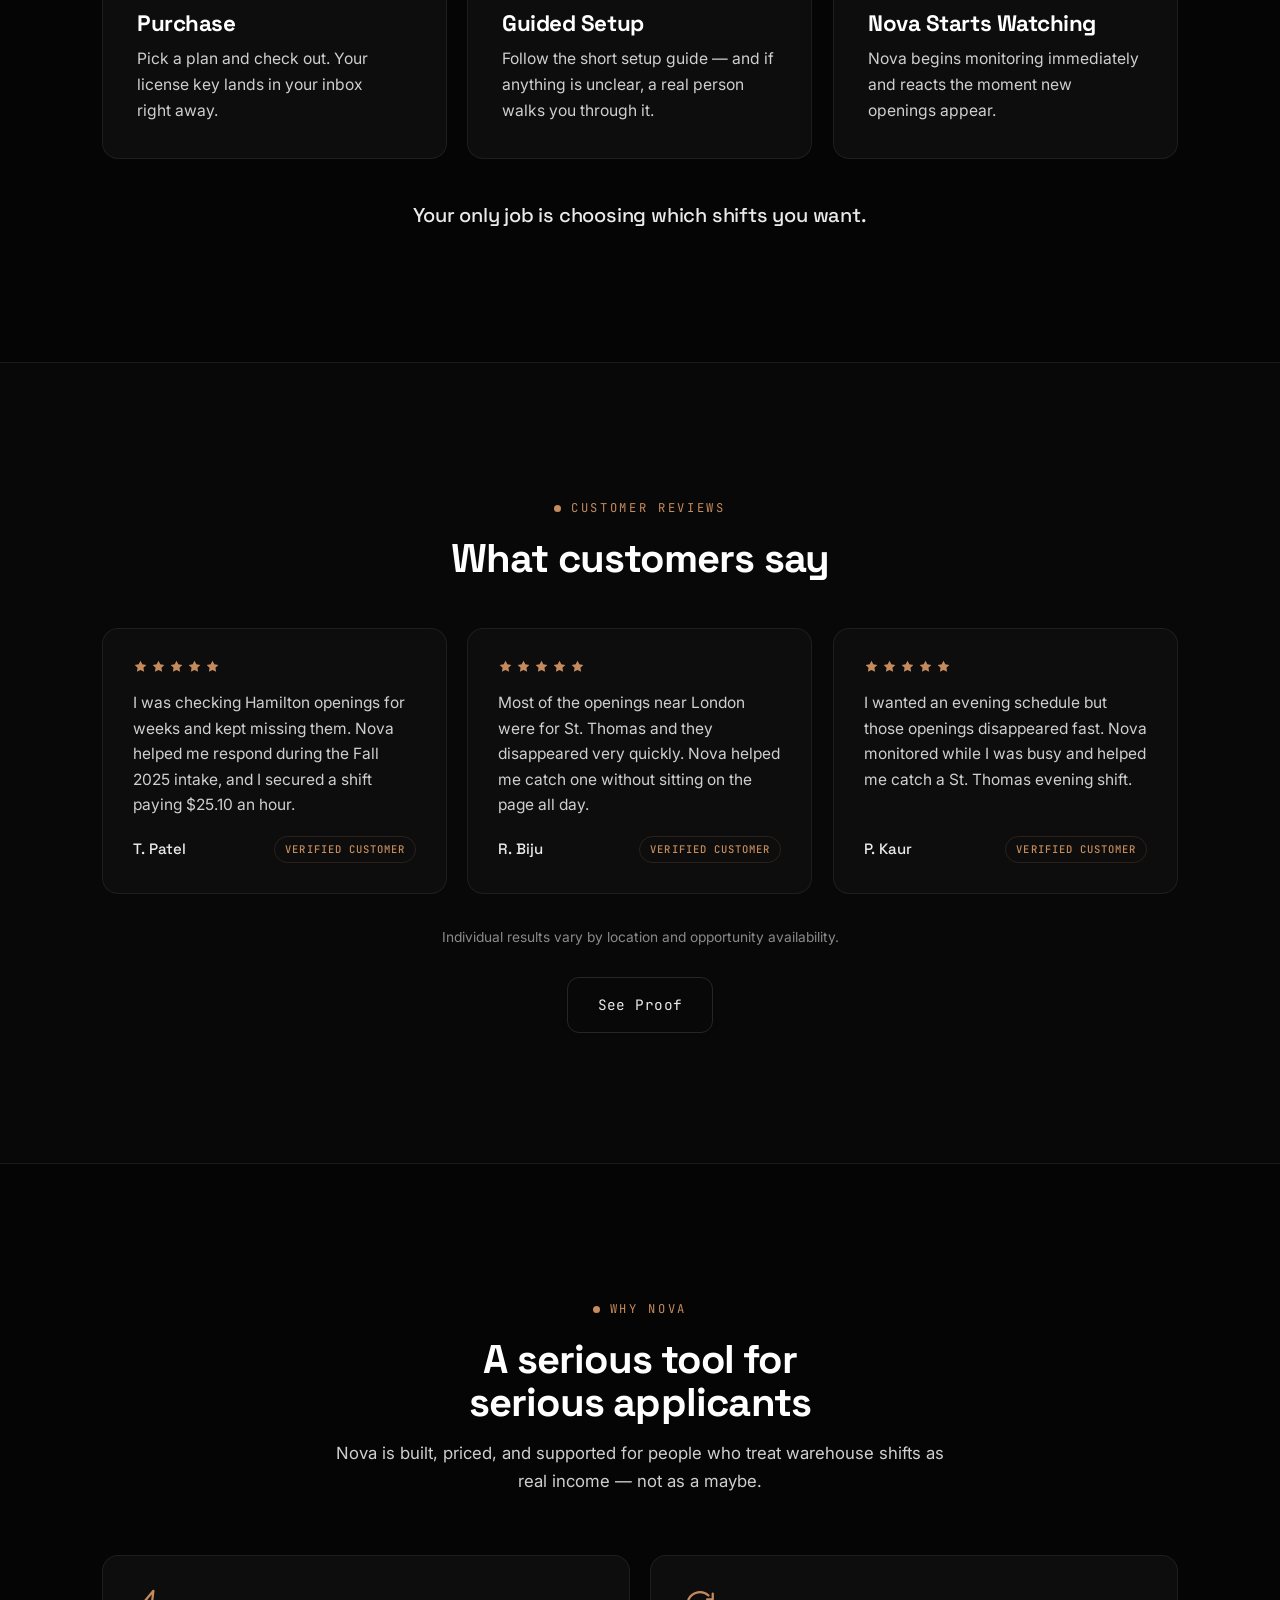
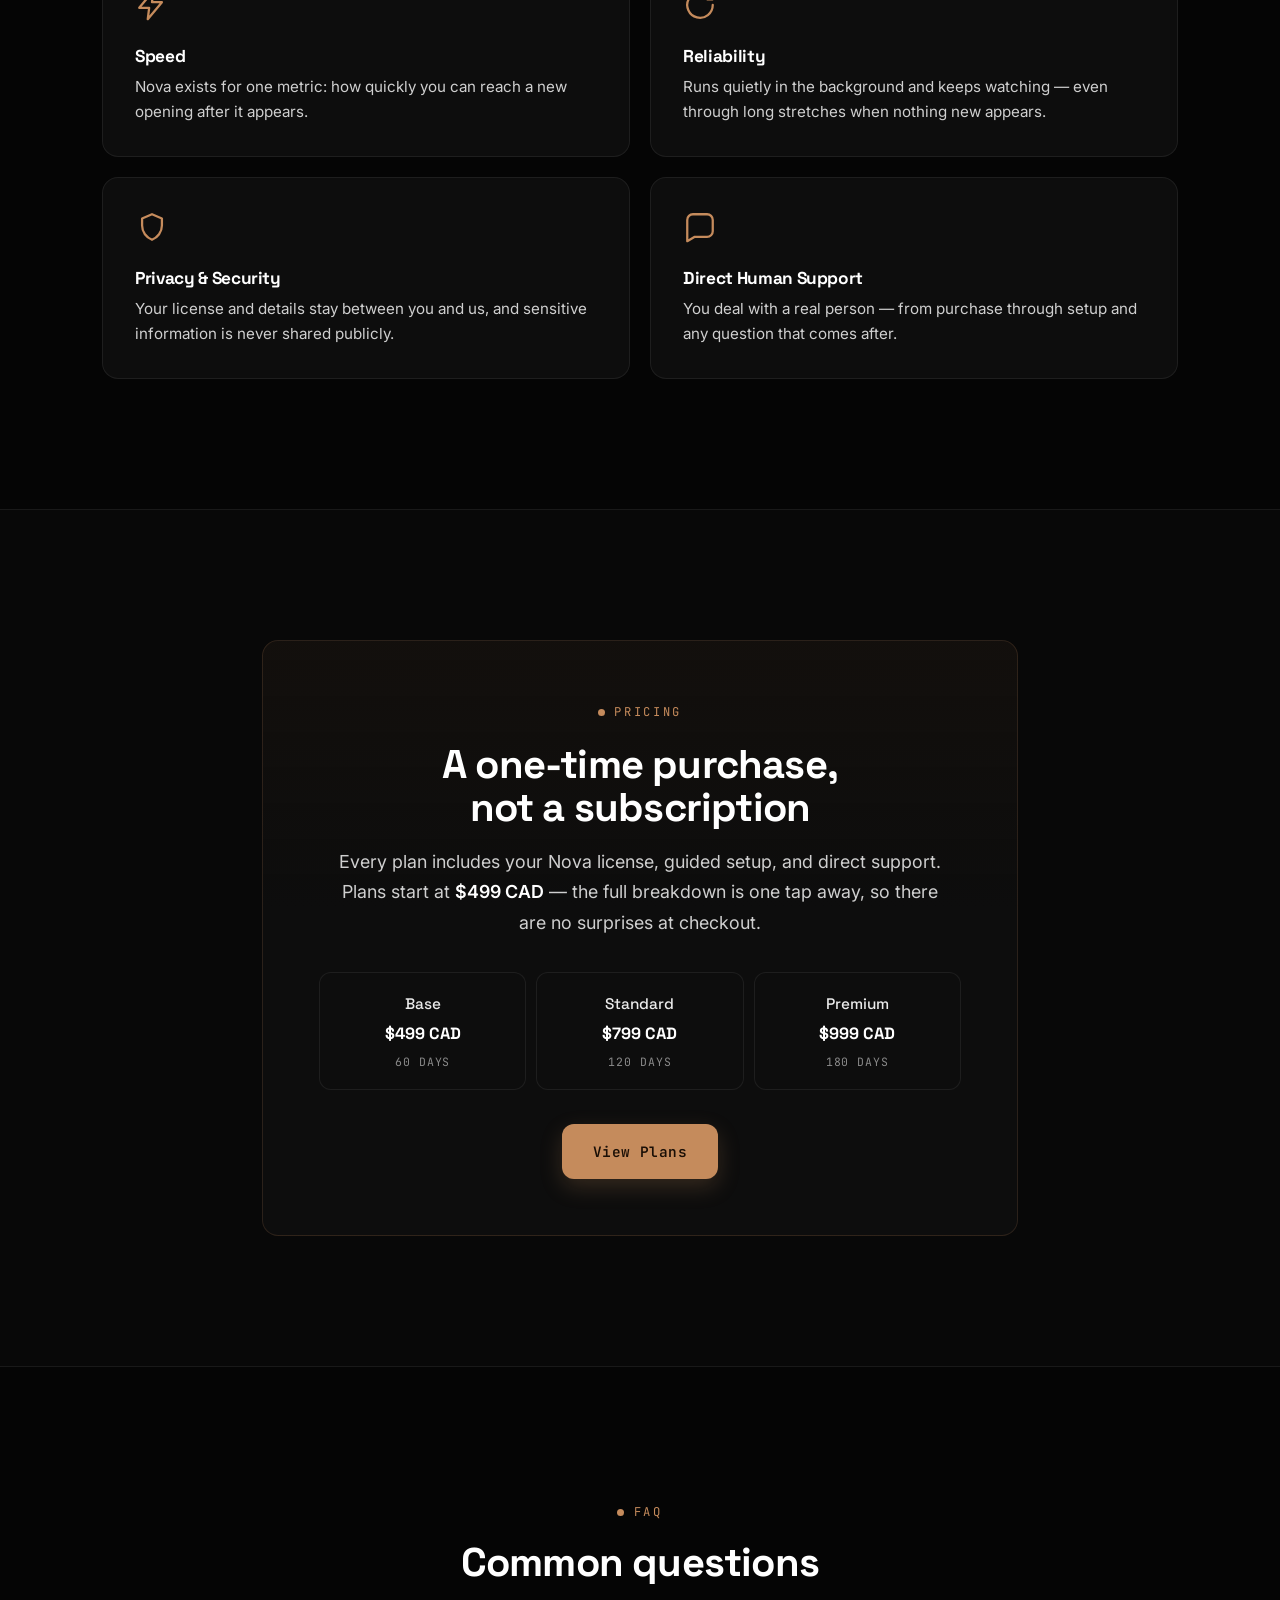
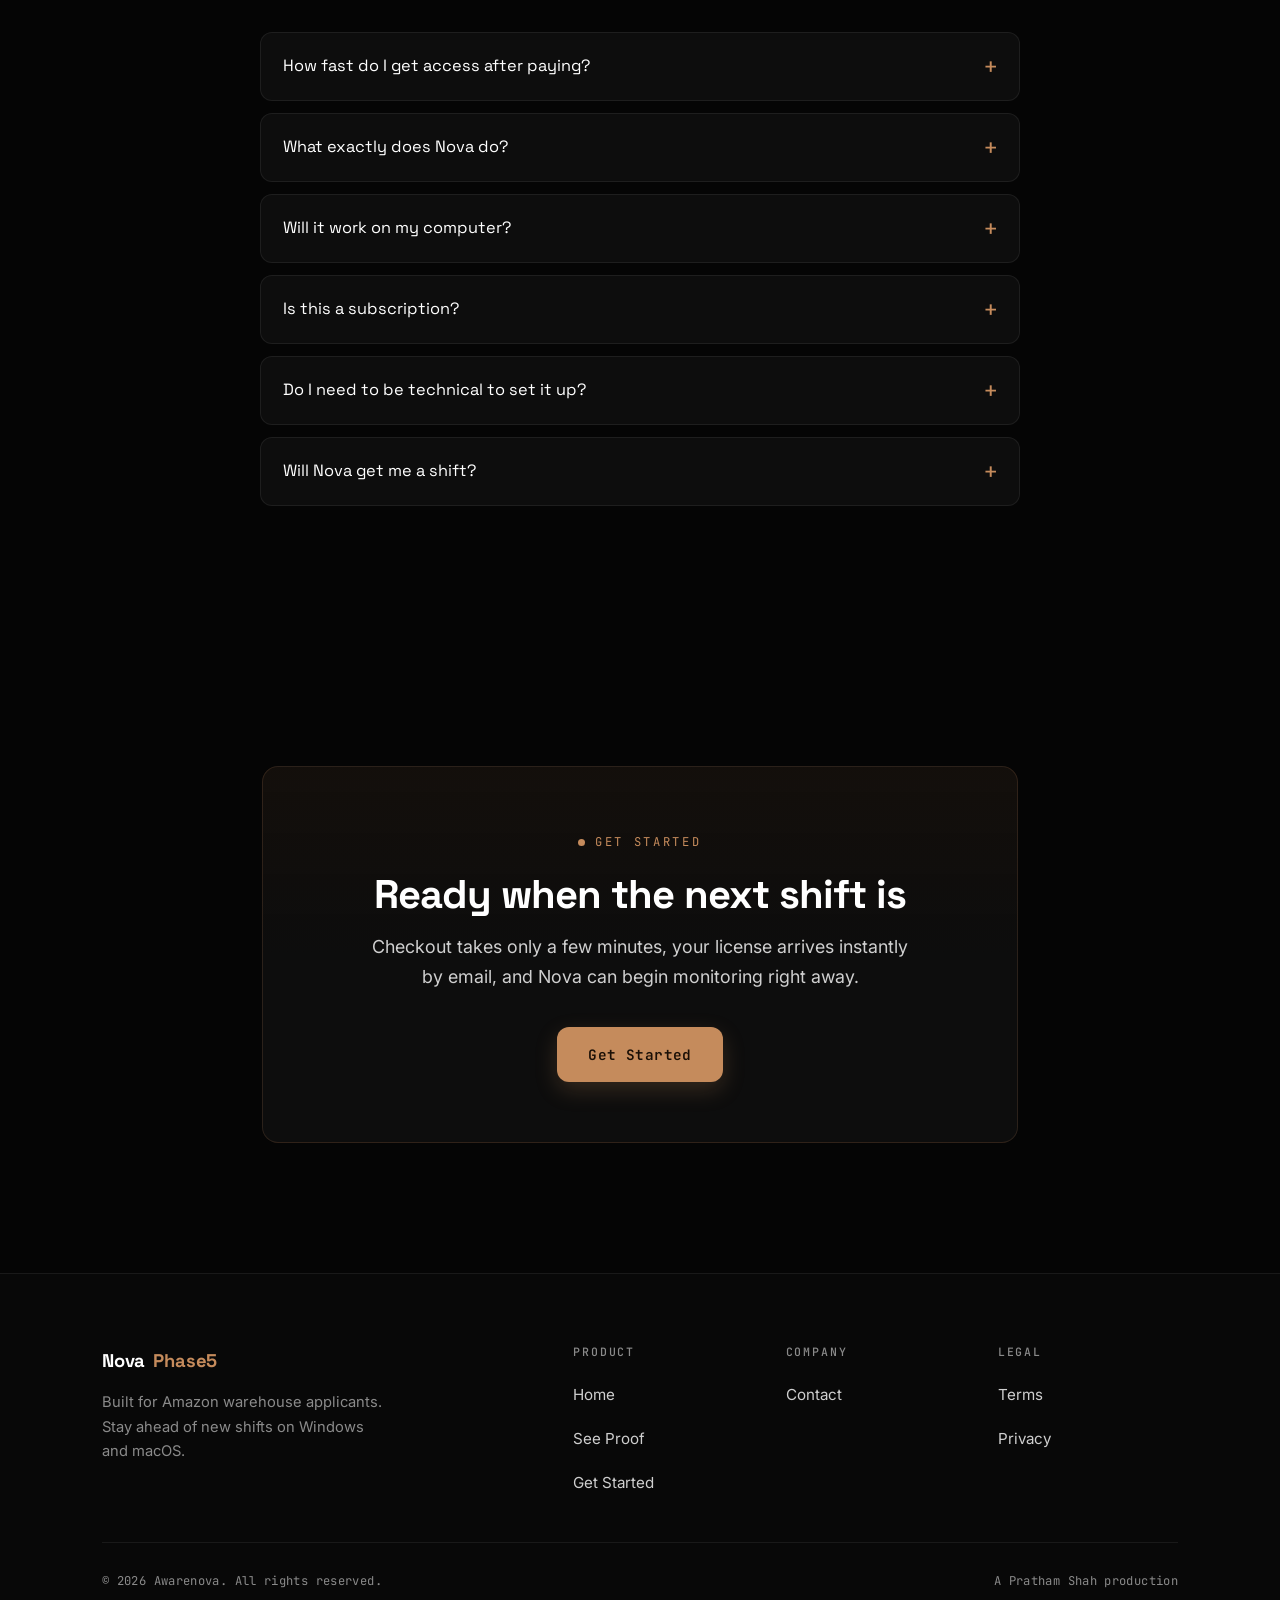
==== commit 86381282: "Photo Proof Update 1" ====
--- a/index.html
+++ b/index.html
@@ -226,7 +226,7 @@
               <svg viewBox="0 0 24 24" fill="currentColor" aria-hidden="true"><path d="M12 2.6l2.9 5.9 6.5.95-4.7 4.6 1.1 6.45L12 17.45 6.2 20.5l1.1-6.45-4.7-4.6 6.5-.95z"/></svg>
               <svg viewBox="0 0 24 24" fill="currentColor" aria-hidden="true"><path d="M12 2.6l2.9 5.9 6.5.95-4.7 4.6 1.1 6.45L12 17.45 6.2 20.5l1.1-6.45-4.7-4.6 6.5-.95z"/></svg>
             </div>
-            <blockquote>Nova helped me stay ready for new openings without refreshing the page all day. Setup was straightforward and the support was actually helpful.</blockquote>
+            <blockquote>I was checking Hamilton openings for weeks and kept missing them. Nova helped me respond during the Fall 2025 intake, and I secured a shift paying $25.10 an hour.</blockquote>
             <figcaption>T. Patel <span class="rp-verified">Verified Customer</span></figcaption>
           </figure>
 
@@ -238,7 +238,7 @@
               <svg viewBox="0 0 24 24" fill="currentColor" aria-hidden="true"><path d="M12 2.6l2.9 5.9 6.5.95-4.7 4.6 1.1 6.45L12 17.45 6.2 20.5l1.1-6.45-4.7-4.6 6.5-.95z"/></svg>
               <svg viewBox="0 0 24 24" fill="currentColor" aria-hidden="true"><path d="M12 2.6l2.9 5.9 6.5.95-4.7 4.6 1.1 6.45L12 17.45 6.2 20.5l1.1-6.45-4.7-4.6 6.5-.95z"/></svg>
             </div>
-            <blockquote>The biggest difference was speed. I didn't have to constantly watch the jobs page anymore and could focus on other things.</blockquote>
+            <blockquote>Most of the openings near London were for St. Thomas and they disappeared very quickly. Nova helped me catch one without sitting on the page all day.</blockquote>
             <figcaption>R. Biju <span class="rp-verified">Verified Customer</span></figcaption>
           </figure>
 
@@ -250,7 +250,7 @@
               <svg viewBox="0 0 24 24" fill="currentColor" aria-hidden="true"><path d="M12 2.6l2.9 5.9 6.5.95-4.7 4.6 1.1 6.45L12 17.45 6.2 20.5l1.1-6.45-4.7-4.6 6.5-.95z"/></svg>
               <svg viewBox="0 0 24 24" fill="currentColor" aria-hidden="true"><path d="M12 2.6l2.9 5.9 6.5.95-4.7 4.6 1.1 6.45L12 17.45 6.2 20.5l1.1-6.45-4.7-4.6 6.5-.95z"/></svg>
             </div>
-            <blockquote>Nova saved me a lot of time and stress from repeated refreshing. Everything from payment to getting the license felt organized.</blockquote>
+            <blockquote>I wanted an evening schedule but those openings disappeared fast. Nova monitored while I was busy and helped me catch a St. Thomas evening shift.</blockquote>
             <figcaption>P. Kaur <span class="rp-verified">Verified Customer</span></figcaption>
           </figure>
         </div>
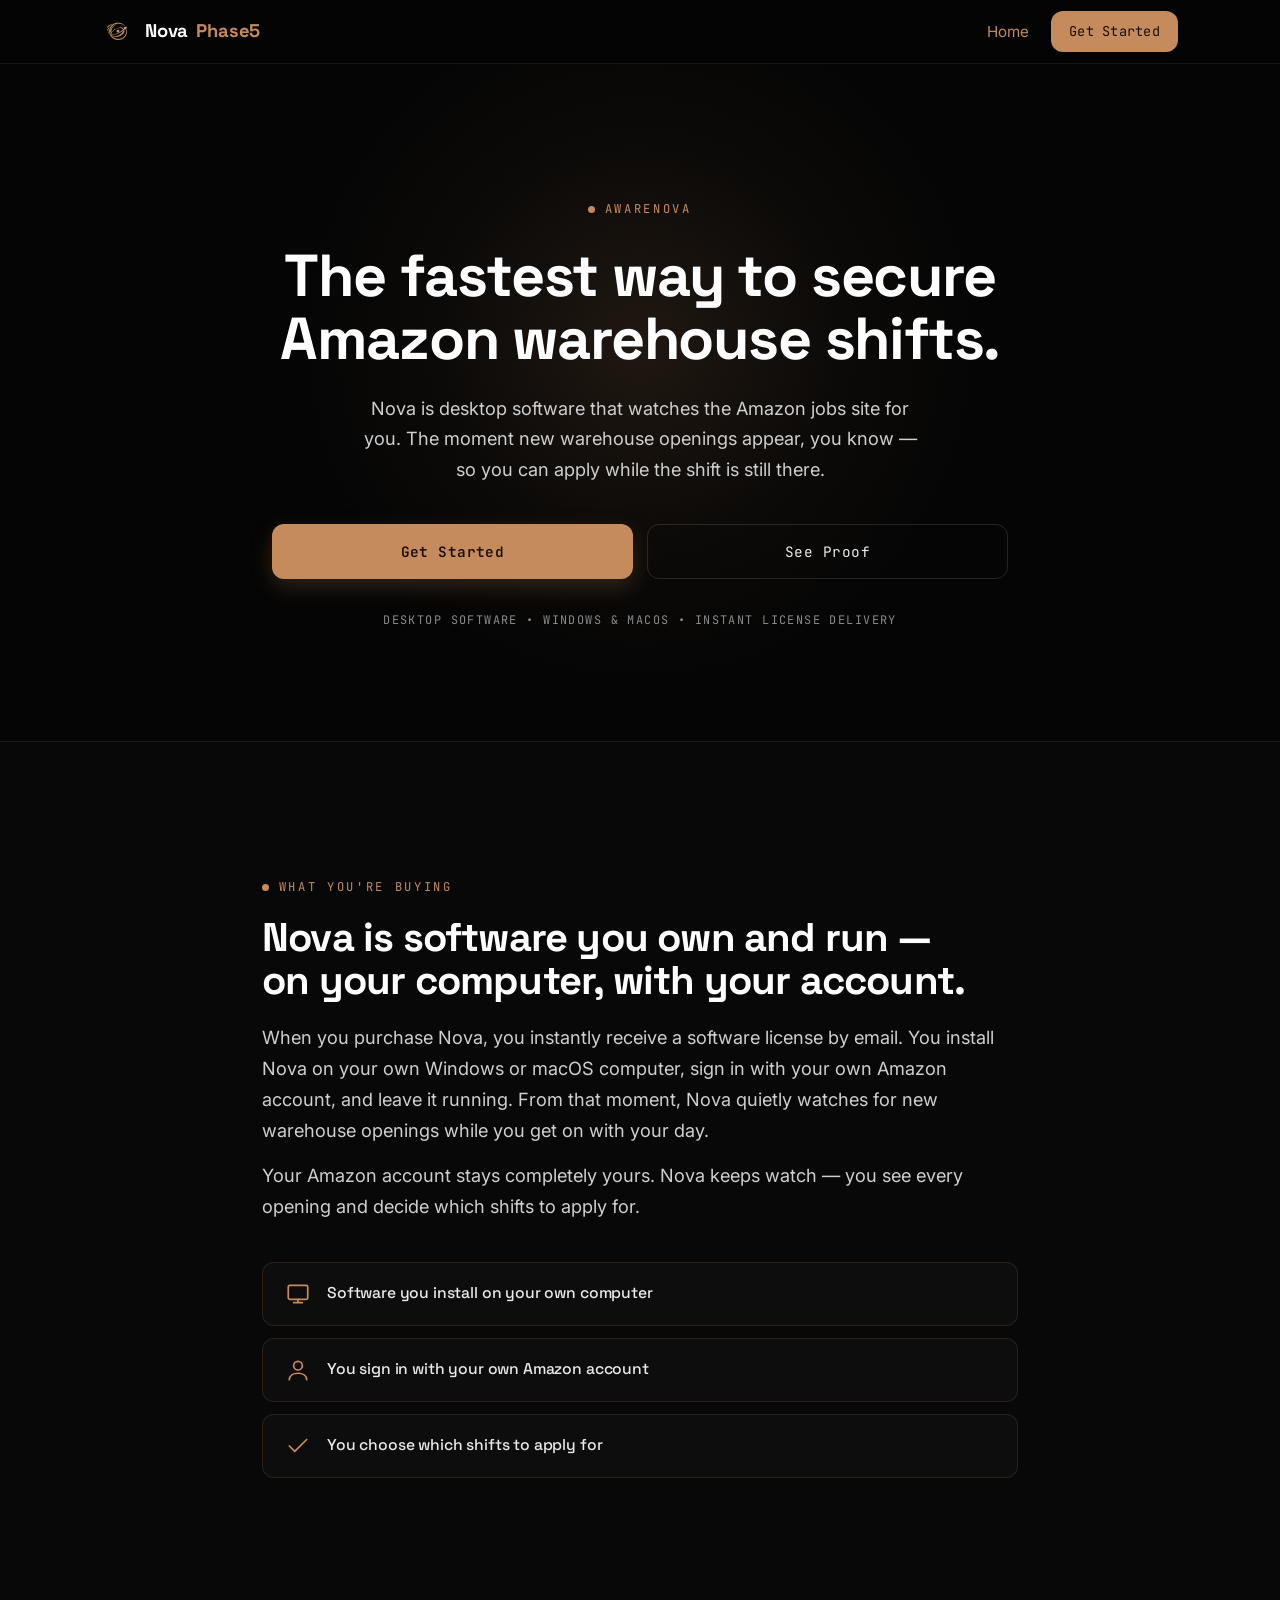
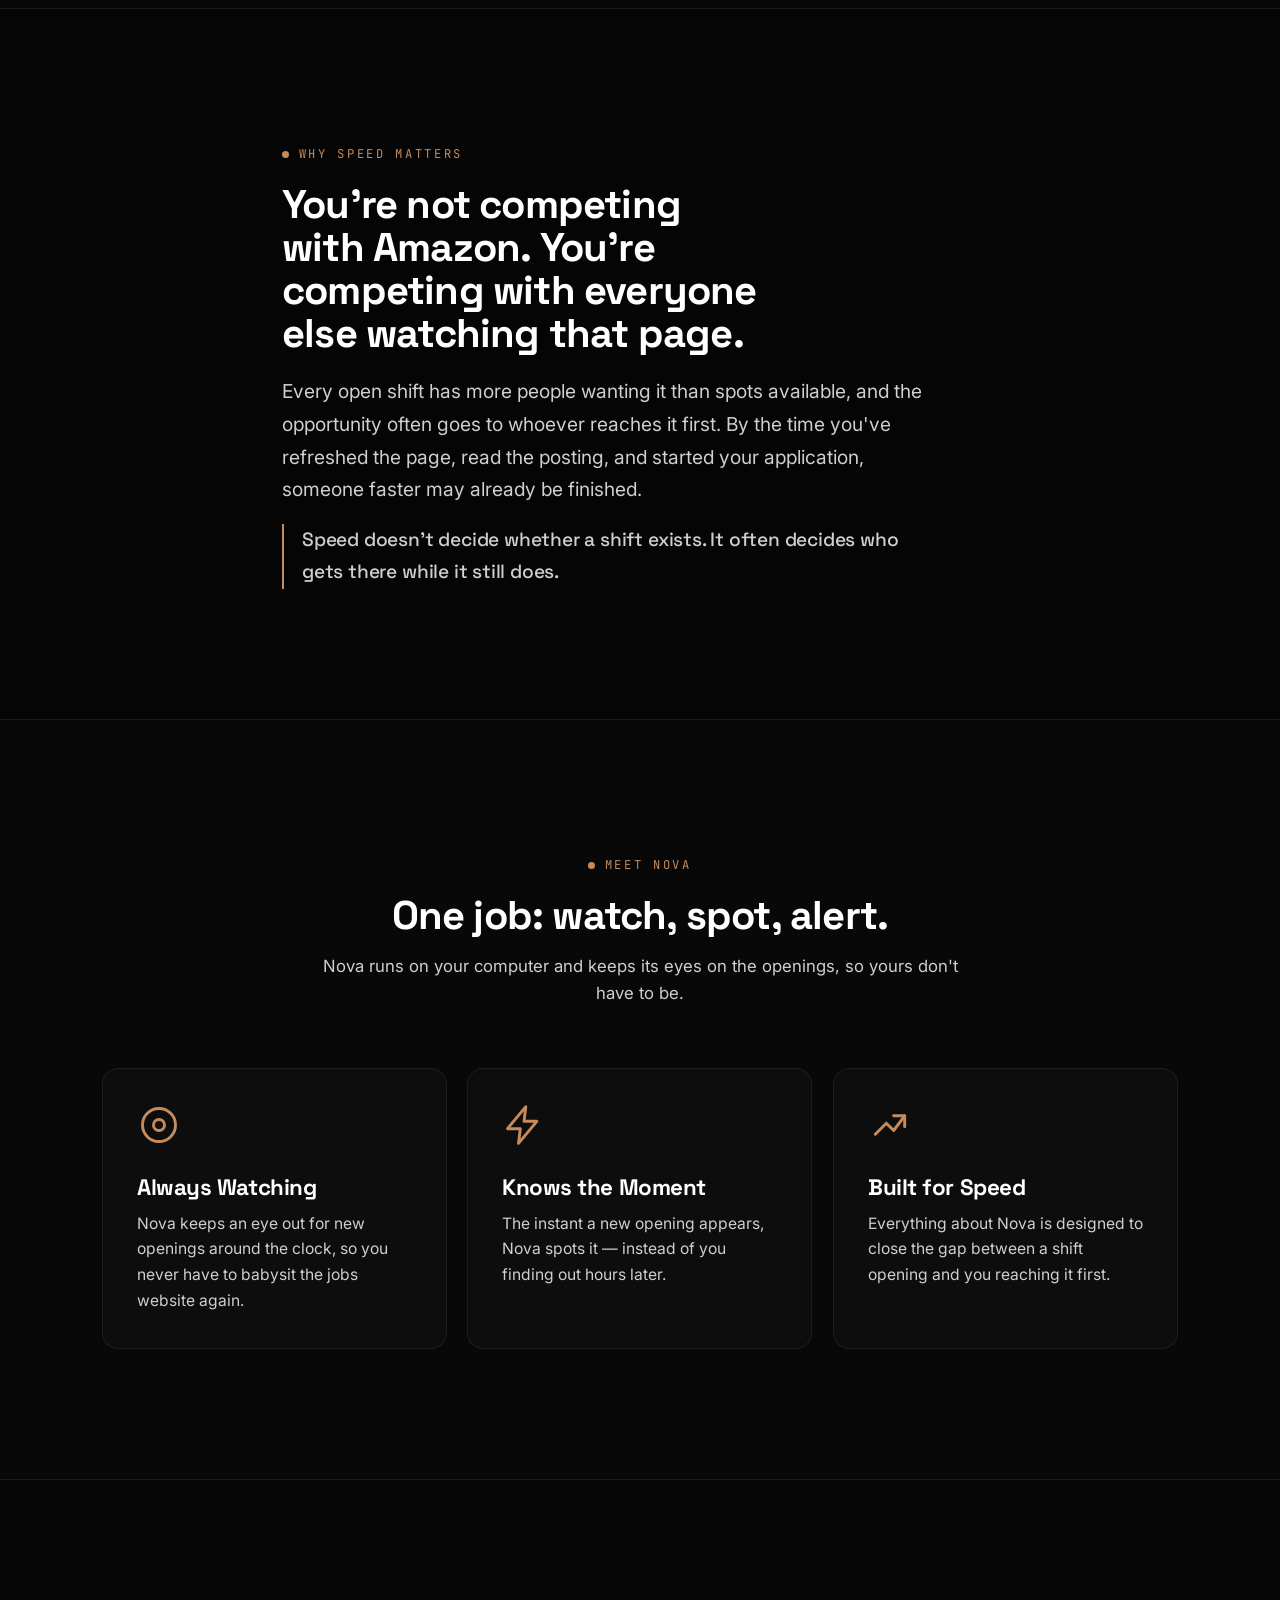
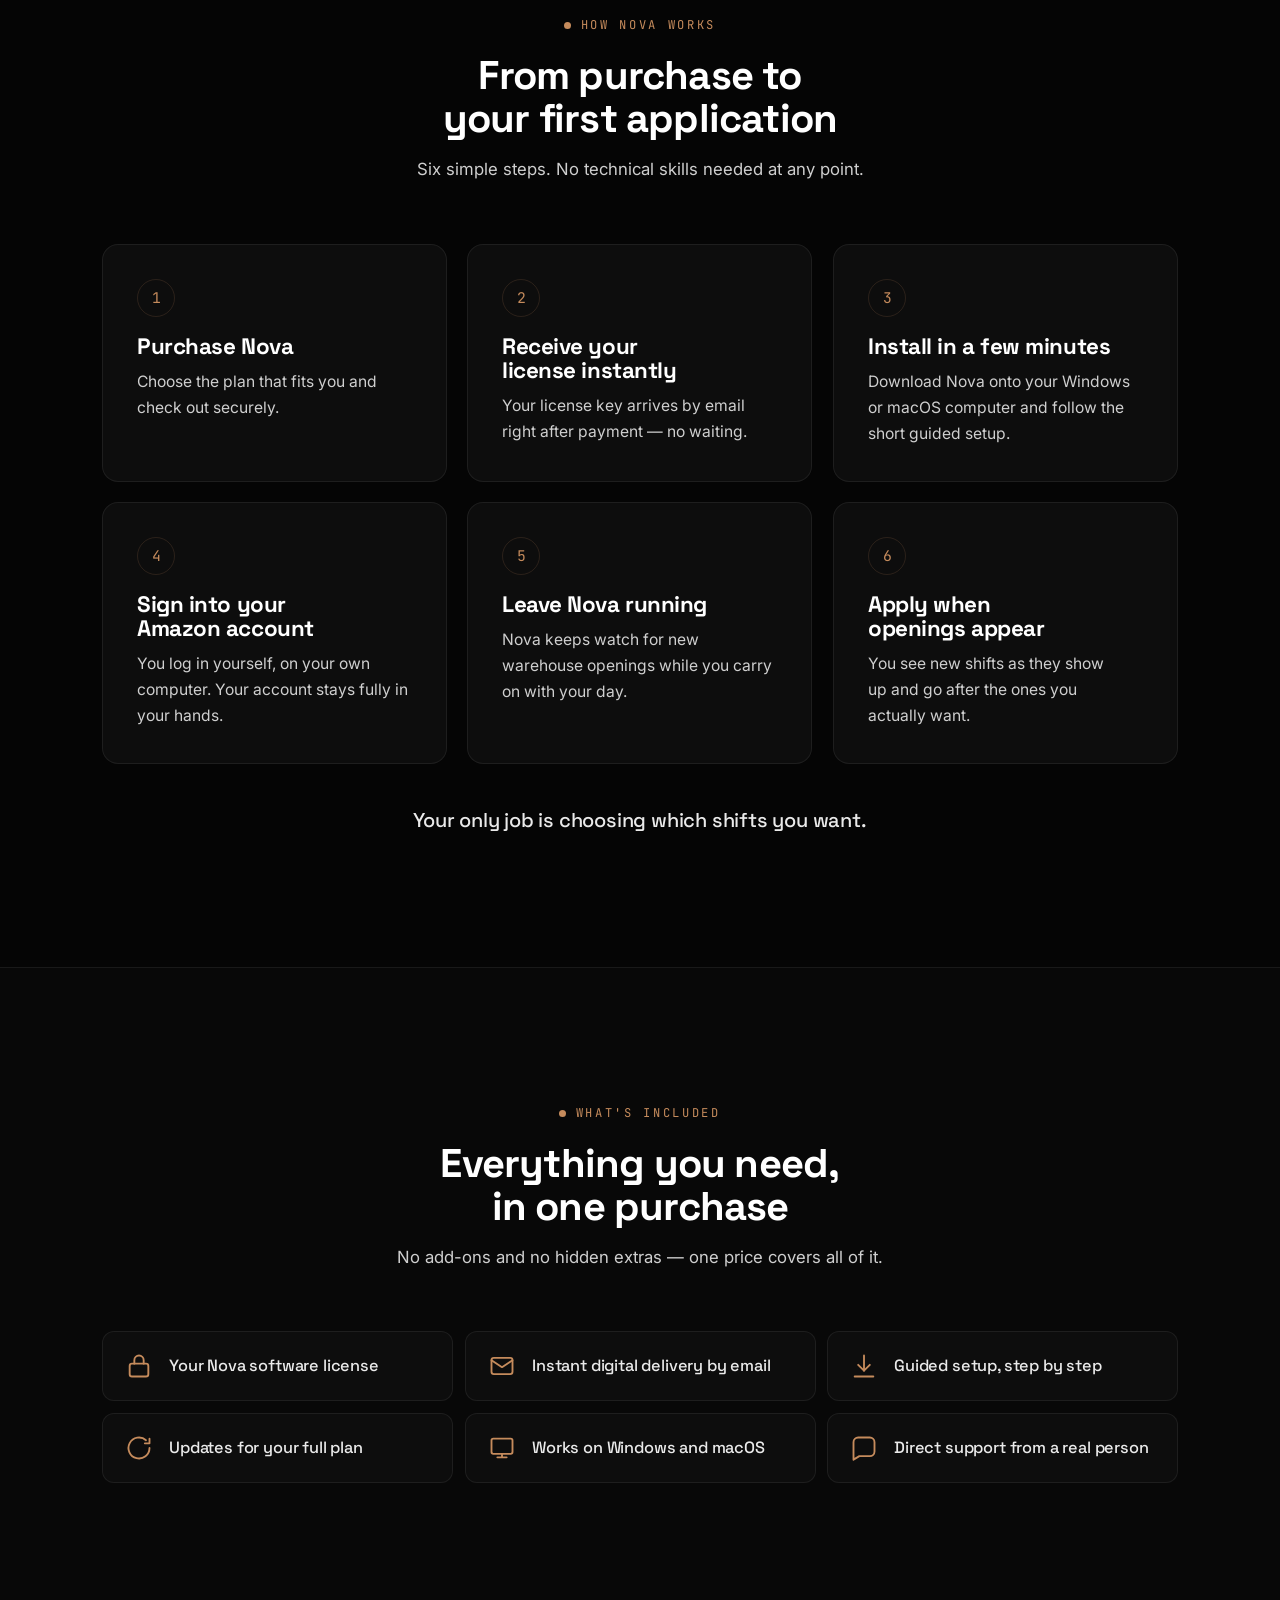
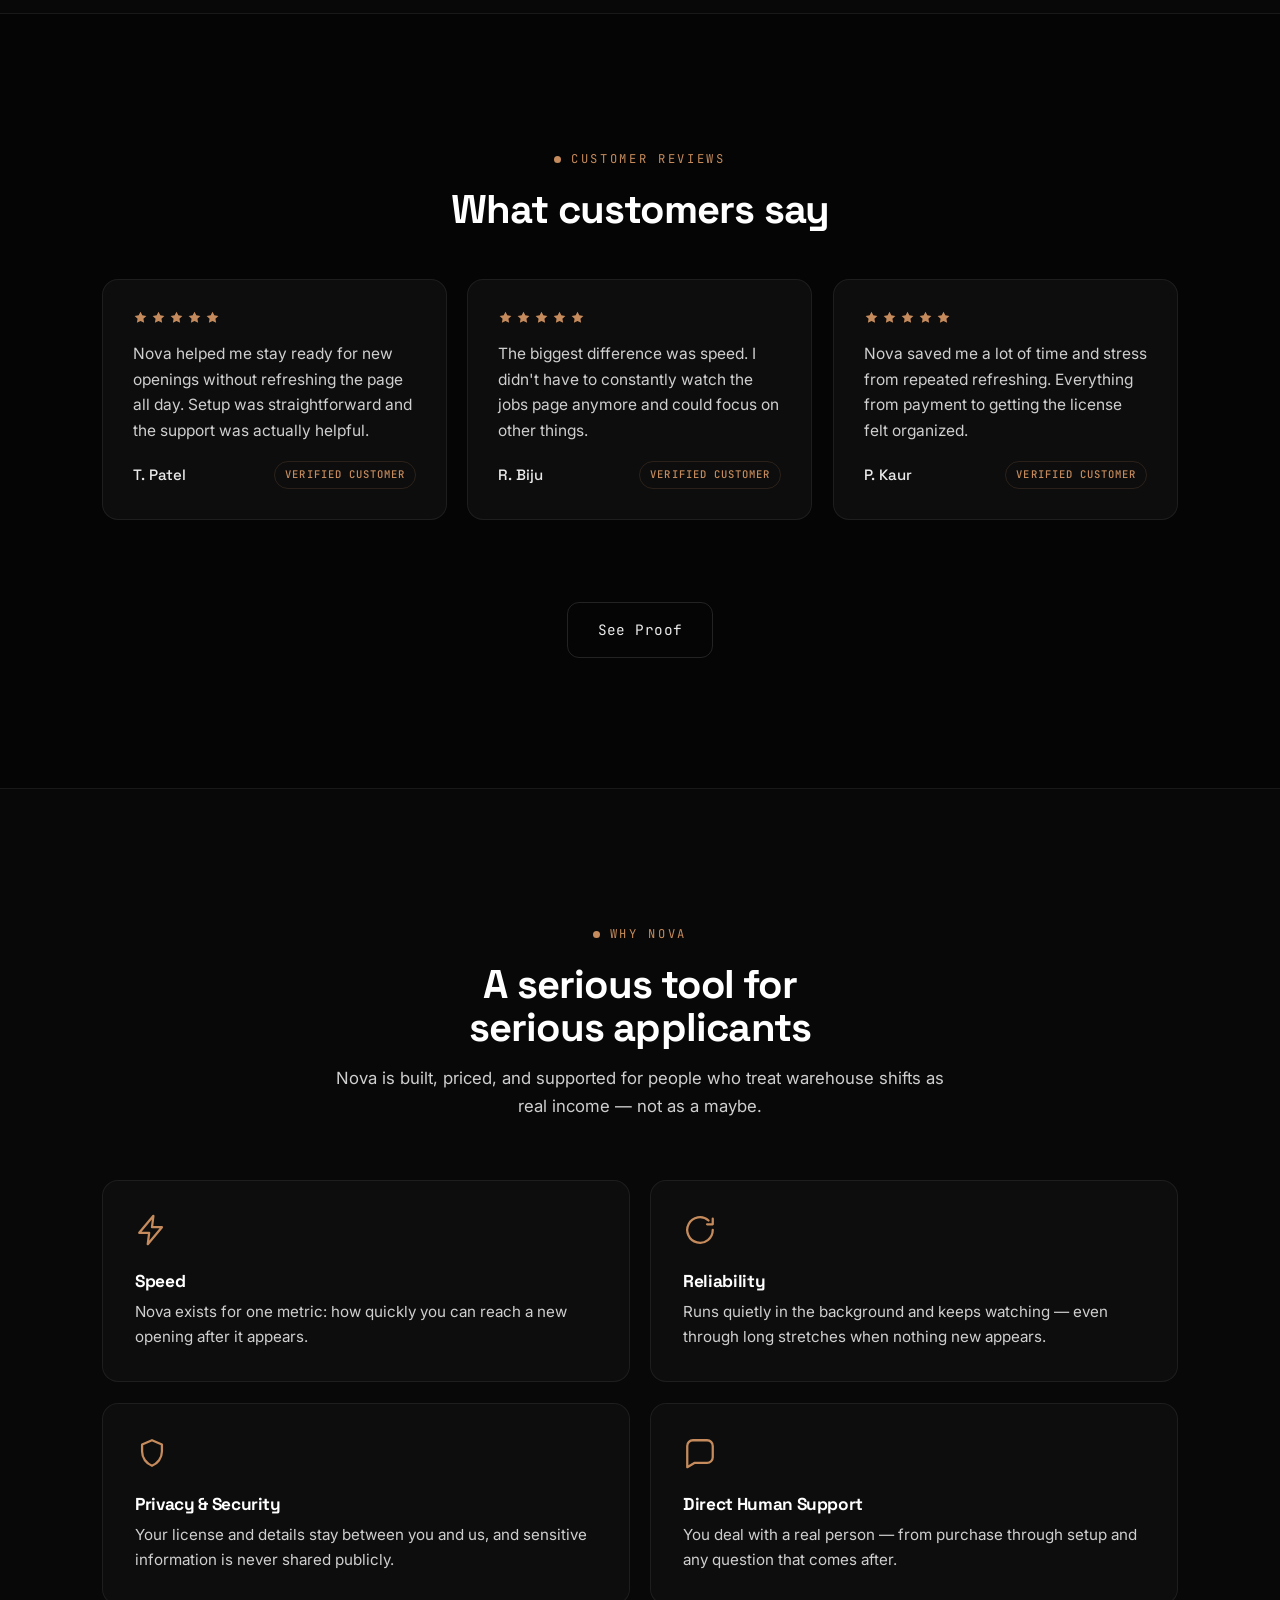
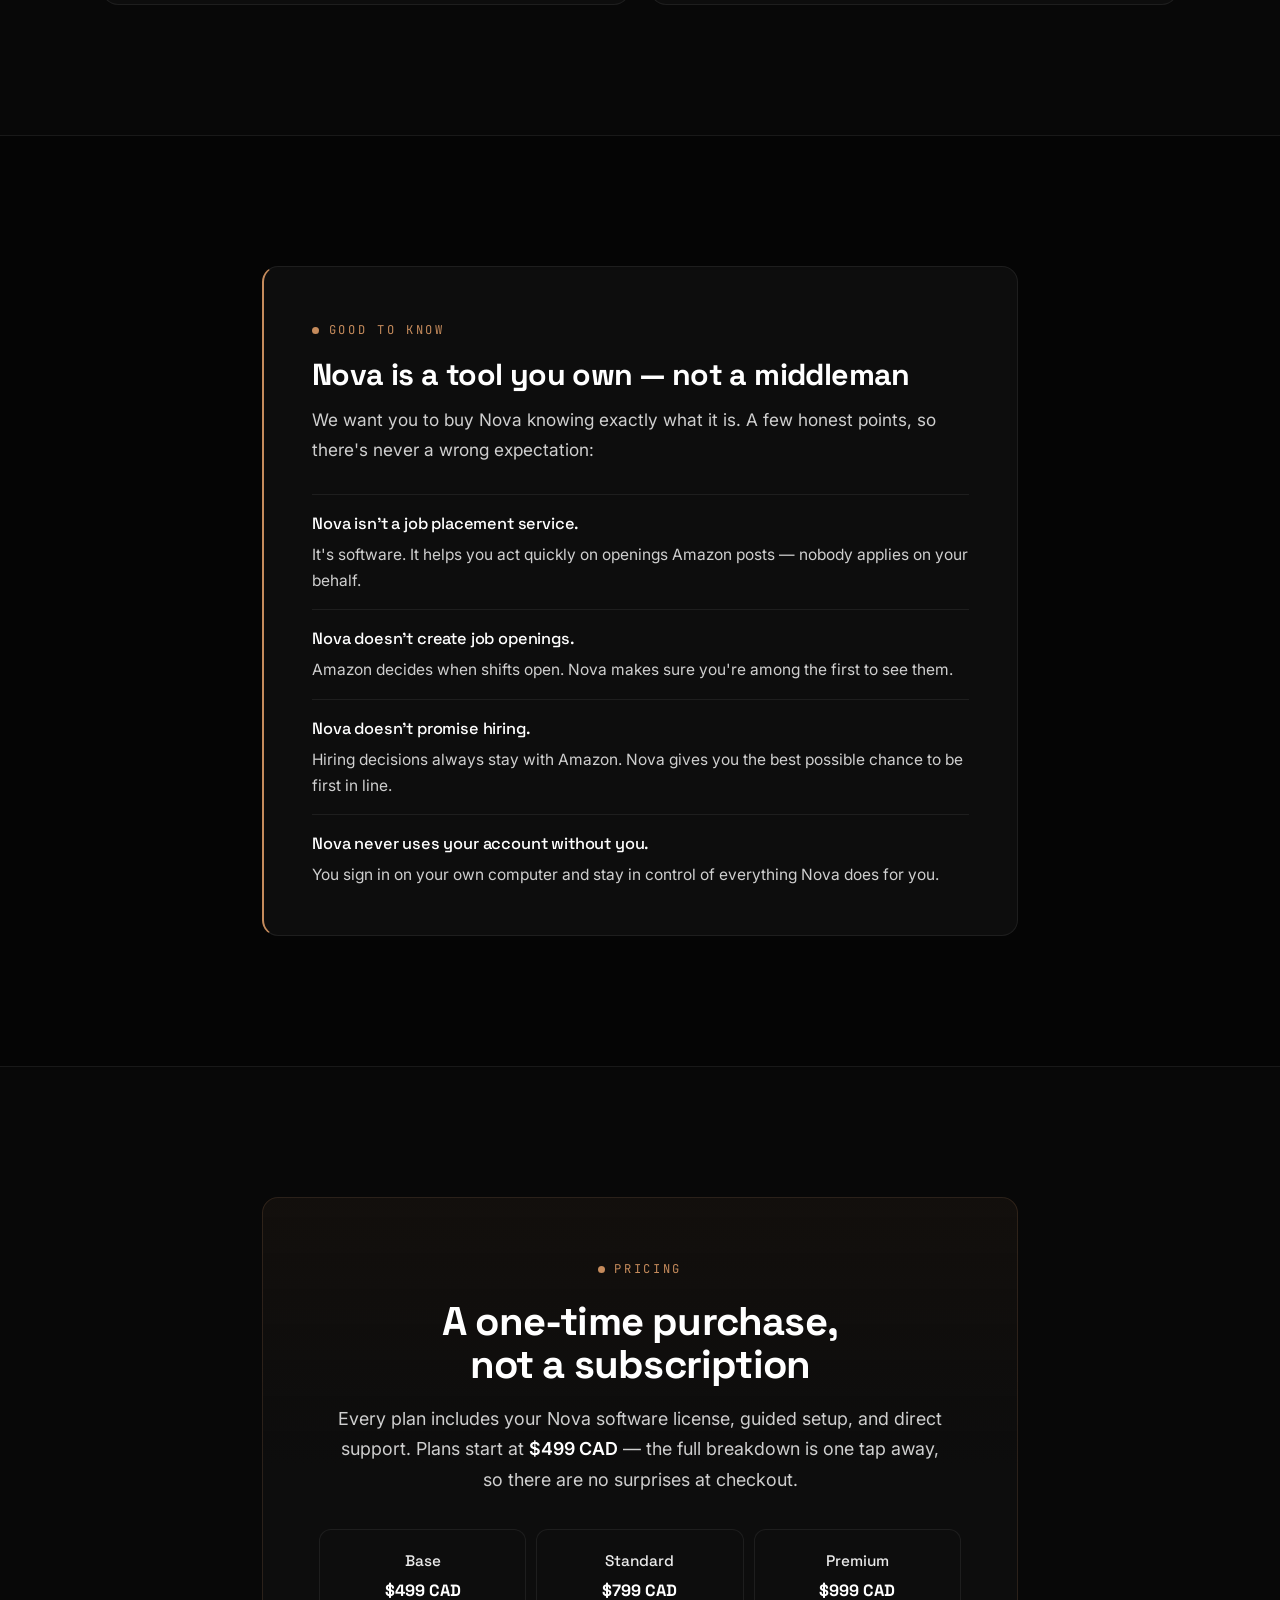
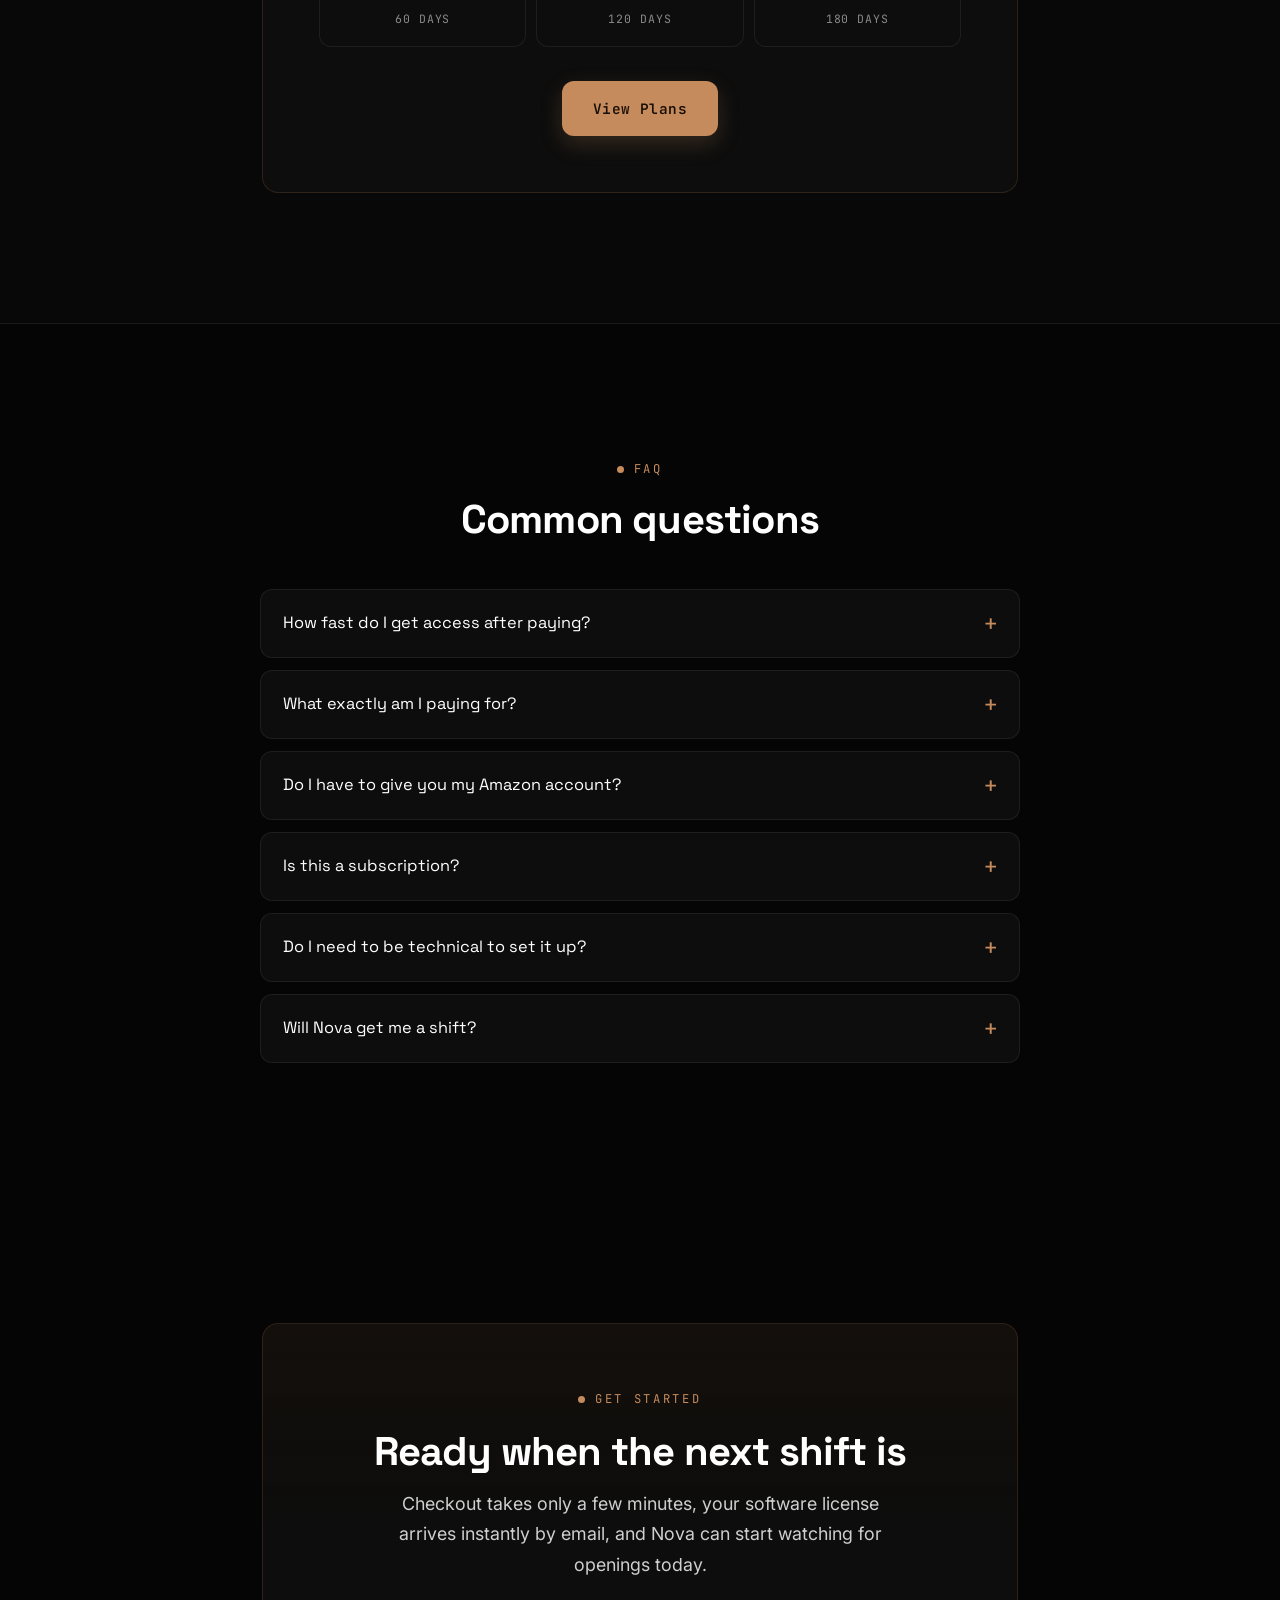
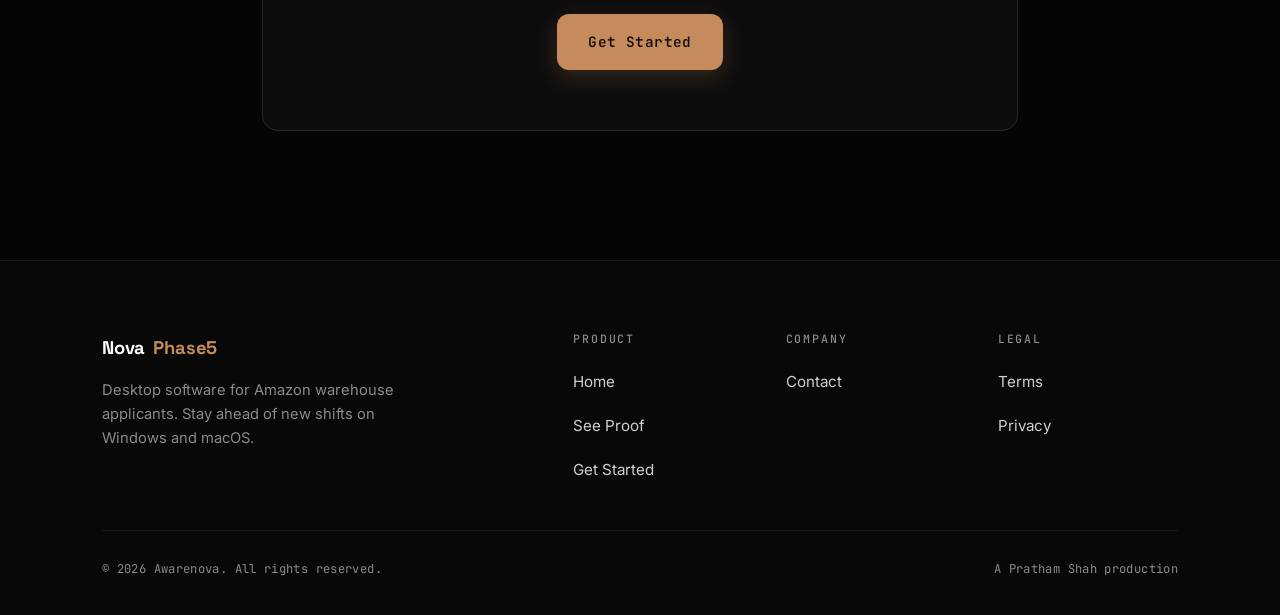
==== commit d825049f: "Home page update 2?" ====
--- a/index.html
+++ b/index.html
@@ -4,7 +4,7 @@
   <meta charset="UTF-8" />
   <meta name="viewport" content="width=device-width, initial-scale=1.0, viewport-fit=cover" />
   <title>Nova Phase5 — The fastest way to secure Amazon warehouse shifts</title>
-  <meta name="description" content="Nova watches for new Amazon warehouse opportunities and reacts the moment they appear, so you can reach openings before most applicants ever see them. Windows and macOS." />
+  <meta name="description" content="Nova is desktop software for Amazon warehouse applicants. It watches for new warehouse openings on your own computer so you can apply first. Windows and macOS." />
   <meta name="theme-color" content="#050505" />
 
   <!-- Favicon / touch icon -->
@@ -13,7 +13,7 @@
 
   <!-- Open Graph (awarenova.ca) -->
   <meta property="og:title" content="Nova Phase5 — Secure Amazon warehouse shifts faster" />
-  <meta property="og:description" content="Nova watches for new Amazon warehouse openings and reacts the moment they appear." />
+  <meta property="og:description" content="Desktop software that watches for new Amazon warehouse openings so you can apply first." />
   <meta property="og:type" content="website" />
   <!-- TODO: set absolute URL + share image once deployed to awarenova.ca -->
   <!-- <meta property="og:url" content="https://awarenova.ca/" /> -->
@@ -56,33 +56,80 @@
   <main>
 
     <!-- ============ 1. HERO ============
-         The funnel entrance. One promise, two exits:
-         Get Started (pricing) or See Proof (trust first). -->
+         Headline stays fixed. The intro's job is to say
+         "this is software" in the first sentence, so nobody
+         reads on thinking we place people in jobs. -->
     <header class="hero" id="hero">
       <div class="container">
         <span class="eyebrow">Awarenova</span>
         <h1>The fastest way to secure Amazon warehouse shifts.</h1>
         <p class="hero-intro">
-          When a new shift opens, the window to act is small. Nova watches the
-          openings for you, so you're among the first to know — and the first
-          to move.
+          Nova is desktop software that watches the Amazon jobs site for you.
+          The moment new warehouse openings appear, you know — so you can
+          apply while the shift is still there.
         </p>
         <div class="hero-actions">
           <a href="pages/pricing.html" class="btn btn-primary btn-block">Get Started</a>
           <a href="pages/proof.html" class="btn btn-secondary btn-block">See Proof</a>
         </div>
-        <p class="hero-trust">Instant license delivery &bull; Windows &amp; macOS &bull; Direct support</p>
+        <p class="hero-trust">Desktop software &bull; Windows &amp; macOS &bull; Instant license delivery</p>
       </div>
     </header>
 
-    <!-- ============ 2. REALITY HOOK ============
+    <!-- ============ 2. WHAT YOU'RE BUYING ============
+         The anti-confusion section. A Marketplace buyer's first
+         question is "am I paying someone to get me a job?" —
+         this answers it before they ask: you're buying software
+         you install, run, and control yourself. -->
+    <section class="section whatis panel">
+      <div class="container">
+        <div class="section-head reveal">
+          <span class="eyebrow">What you're buying</span>
+          <h2>Nova is software you own and run — on your computer, with your account.</h2>
+          <p>
+            When you purchase Nova, you instantly receive a software license by
+            email. You install Nova on your own Windows or macOS computer, sign
+            in with your own Amazon account, and leave it running. From that
+            moment, Nova quietly watches for new warehouse openings while you
+            get on with your day.
+          </p>
+          <p>
+            Your Amazon account stays completely yours. Nova keeps watch — you
+            see every opening and decide which shifts to apply for.
+          </p>
+        </div>
+
+        <div class="whatis-facts">
+          <div class="fact-item reveal">
+            <svg class="card-icon" viewBox="0 0 24 24" fill="none" stroke="currentColor" stroke-width="1.6" stroke-linecap="round" stroke-linejoin="round" aria-hidden="true">
+              <rect x="3" y="4" width="18" height="13" rx="1.5" /><path d="M8 20h8M12 17v3" />
+            </svg>
+            <span>Software you install on your own computer</span>
+          </div>
+          <div class="fact-item reveal" data-delay="60">
+            <svg class="card-icon" viewBox="0 0 24 24" fill="none" stroke="currentColor" stroke-width="1.6" stroke-linecap="round" stroke-linejoin="round" aria-hidden="true">
+              <circle cx="12" cy="8" r="4" /><path d="M4 21c0-4 3.6-6 8-6s8 2 8 6" />
+            </svg>
+            <span>You sign in with your own Amazon account</span>
+          </div>
+          <div class="fact-item reveal" data-delay="120">
+            <svg class="card-icon" viewBox="0 0 24 24" fill="none" stroke="currentColor" stroke-width="1.6" stroke-linecap="round" stroke-linejoin="round" aria-hidden="true">
+              <path d="M20 6 9 17l-5-5" />
+            </svg>
+            <span>You choose which shifts to apply for</span>
+          </div>
+        </div>
+      </div>
+    </section>
+
+    <!-- ============ 3. REALITY HOOK ============
          The one urgency-driven section on the page. Tension comes
          from competing applicants, not from Amazon or from claims
          we can't back up. -->
-    <section class="section reality panel">
+    <section class="section reality">
       <div class="container">
         <div class="section-head reveal">
-          <span class="eyebrow">The reality</span>
+          <span class="eyebrow">Why speed matters</span>
           <h2>You're not competing with Amazon. You're competing with everyone else watching that page.</h2>
           <p>
             Every open shift has more people wanting it than spots available,
@@ -98,12 +145,12 @@
       </div>
     </section>
 
-    <!-- ============ 3. MEET NOVA ============ -->
-    <section class="section meet">
+    <!-- ============ 4. MEET NOVA ============ -->
+    <section class="section meet panel">
       <div class="container">
         <div class="section-head centered reveal">
           <span class="eyebrow">Meet Nova</span>
-          <h2>One job: watch, detect, react.</h2>
+          <h2>One job: watch, spot, alert.</h2>
           <p>Nova runs on your computer and keeps its eyes on the openings, so yours don't have to be.</p>
         </div>
 
@@ -112,93 +159,71 @@
             <svg class="card-icon" viewBox="0 0 24 24" fill="none" stroke="currentColor" stroke-width="1.6" stroke-linecap="round" stroke-linejoin="round" aria-hidden="true">
               <circle cx="12" cy="12" r="3" /><circle cx="12" cy="12" r="9" />
             </svg>
-            <h3>Continuous Monitoring</h3>
-            <p>Nova keeps watching for new opportunities around the clock, so you never have to babysit the jobs website again.</p>
+            <h3>Always Watching</h3>
+            <p>Nova keeps an eye out for new openings around the clock, so you never have to babysit the jobs website again.</p>
           </article>
 
           <article class="help-card reveal" data-delay="80">
             <svg class="card-icon" viewBox="0 0 24 24" fill="none" stroke="currentColor" stroke-width="1.6" stroke-linecap="round" stroke-linejoin="round" aria-hidden="true">
               <path d="M13 2 3 14h7l-1 8 10-12h-7l1-8Z" />
             </svg>
-            <h3>Instant Detection</h3>
-            <p>The moment a new opening appears, Nova reacts — instead of waiting for you to notice it hours later.</p>
+            <h3>Knows the Moment</h3>
+            <p>The instant a new opening appears, Nova spots it — instead of you finding out hours later.</p>
           </article>
 
           <article class="help-card reveal" data-delay="160">
             <svg class="card-icon" viewBox="0 0 24 24" fill="none" stroke="currentColor" stroke-width="1.6" stroke-linecap="round" stroke-linejoin="round" aria-hidden="true">
               <path d="M4 17 10 11 14 15 20 7" /><path d="M14 7h6v6" />
             </svg>
-            <h3>Engineered for Speed</h3>
-            <p>Everything about Nova is built to close the gap between a shift opening and you reaching it first.</p>
-          </article>
-        </div>
-      </div>
-    </section>
-
-    <!-- ============ 4. INSTANT ACCESS ============
-         Friction remover, not urgency. Answers "how long until
-         I actually have this?" right after the product pitch. -->
-    <section class="section instant panel">
+            <h3>Built for Speed</h3>
+            <p>Everything about Nova is designed to close the gap between a shift opening and you reaching it first.</p>
+          </article>
+        </div>
+      </div>
+    </section>
+
+    <!-- ============ 5. HOW NOVA WORKS ============
+         Six plain-English steps from purchase to first
+         application. Deliberately no backend language — this
+         reads like instructions a friend would give you. -->
+    <section class="section how">
       <div class="container">
         <div class="section-head centered reveal">
-          <span class="eyebrow">Instant access</span>
-          <h2>From checkout to monitoring, fast</h2>
-          <p>There's no waiting list and no approval process. Checkout is open anytime, day or night.</p>
-        </div>
-
-        <div class="instant-grid">
-          <div class="instant-item reveal">
-            <svg class="card-icon" viewBox="0 0 24 24" fill="none" stroke="currentColor" stroke-width="1.6" stroke-linecap="round" stroke-linejoin="round" aria-hidden="true">
-              <circle cx="12" cy="12" r="9" /><path d="M12 7v5l3 3" />
-            </svg>
-            <span>Checkout available 24/7</span>
-          </div>
-          <div class="instant-item reveal" data-delay="60">
-            <svg class="card-icon" viewBox="0 0 24 24" fill="none" stroke="currentColor" stroke-width="1.6" stroke-linecap="round" stroke-linejoin="round" aria-hidden="true">
-              <rect x="3" y="5" width="18" height="14" rx="2" /><path d="m3 7 9 6 9-6" />
-            </svg>
-            <span>License delivered instantly by email</span>
-          </div>
-          <div class="instant-item reveal" data-delay="120">
-            <svg class="card-icon" viewBox="0 0 24 24" fill="none" stroke="currentColor" stroke-width="1.6" stroke-linecap="round" stroke-linejoin="round" aria-hidden="true">
-              <path d="M12 3v13" /><path d="m7 11 5 5 5-5" /><path d="M4 21h16" />
-            </svg>
-            <span>Guided setup, step by step</span>
-          </div>
-          <div class="instant-item reveal" data-delay="180">
-            <svg class="card-icon" viewBox="0 0 24 24" fill="none" stroke="currentColor" stroke-width="1.6" stroke-linecap="round" stroke-linejoin="round" aria-hidden="true">
-              <path d="M5 12h4l2-7 4 14 2-7h2" />
-            </svg>
-            <span>Start monitoring the same day</span>
-          </div>
-        </div>
-      </div>
-    </section>
-
-    <!-- ============ 5. HOW IT WORKS ============
-         A real sequence, so the numbered steps carry meaning. -->
-    <section class="section how">
-      <div class="container">
-        <div class="section-head centered reveal">
-          <span class="eyebrow">How it works</span>
-          <h2>Three steps, then Nova takes over</h2>
+          <span class="eyebrow">How Nova works</span>
+          <h2>From purchase to your first application</h2>
+          <p>Six simple steps. No technical skills needed at any point.</p>
         </div>
 
         <ol class="steps">
           <li class="step reveal">
             <span class="step-num">1</span>
-            <h3>Purchase</h3>
-            <p>Pick a plan and check out. Your license key lands in your inbox right away.</p>
+            <h3>Purchase Nova</h3>
+            <p>Choose the plan that fits you and check out securely.</p>
           </li>
-          <li class="step reveal" data-delay="80">
+          <li class="step reveal" data-delay="60">
             <span class="step-num">2</span>
-            <h3>Guided Setup</h3>
-            <p>Follow the short setup guide — and if anything is unclear, a real person walks you through it.</p>
+            <h3>Receive your license instantly</h3>
+            <p>Your license key arrives by email right after payment — no waiting.</p>
           </li>
-          <li class="step reveal" data-delay="160">
+          <li class="step reveal" data-delay="120">
             <span class="step-num">3</span>
-            <h3>Nova Starts Watching</h3>
-            <p>Nova begins monitoring immediately and reacts the moment new openings appear.</p>
+            <h3>Install in a few minutes</h3>
+            <p>Download Nova onto your Windows or macOS computer and follow the short guided setup.</p>
+          </li>
+          <li class="step reveal" data-delay="180">
+            <span class="step-num">4</span>
+            <h3>Sign into your Amazon account</h3>
+            <p>You log in yourself, on your own computer. Your account stays fully in your hands.</p>
+          </li>
+          <li class="step reveal" data-delay="240">
+            <span class="step-num">5</span>
+            <h3>Leave Nova running</h3>
+            <p>Nova keeps watch for new warehouse openings while you carry on with your day.</p>
+          </li>
+          <li class="step reveal" data-delay="300">
+            <span class="step-num">6</span>
+            <h3>Apply when openings appear</h3>
+            <p>You see new shifts as they show up and go after the ones you actually want.</p>
           </li>
         </ol>
 
@@ -206,11 +231,64 @@
       </div>
     </section>
 
-    <!-- ============ 6. REVIEWS PREVIEW ============
+    <!-- ============ 6. WHAT'S INCLUDED ============
+         Replaces the old "Instant Access" section — same layout,
+         but now it answers "what do I actually get for my money?"
+         in one glance. -->
+    <section class="section included panel">
+      <div class="container">
+        <div class="section-head centered reveal">
+          <span class="eyebrow">What's included</span>
+          <h2>Everything you need, in one purchase</h2>
+          <p>No add-ons and no hidden extras — one price covers all of it.</p>
+        </div>
+
+        <div class="instant-grid included-grid">
+          <div class="instant-item reveal">
+            <svg class="card-icon" viewBox="0 0 24 24" fill="none" stroke="currentColor" stroke-width="1.6" stroke-linecap="round" stroke-linejoin="round" aria-hidden="true">
+              <rect x="4" y="10" width="16" height="11" rx="2" /><path d="M8 10V7a4 4 0 0 1 8 0v3" />
+            </svg>
+            <span>Your Nova software license</span>
+          </div>
+          <div class="instant-item reveal" data-delay="60">
+            <svg class="card-icon" viewBox="0 0 24 24" fill="none" stroke="currentColor" stroke-width="1.6" stroke-linecap="round" stroke-linejoin="round" aria-hidden="true">
+              <rect x="3" y="5" width="18" height="14" rx="2" /><path d="m3 7 9 6 9-6" />
+            </svg>
+            <span>Instant digital delivery by email</span>
+          </div>
+          <div class="instant-item reveal" data-delay="120">
+            <svg class="card-icon" viewBox="0 0 24 24" fill="none" stroke="currentColor" stroke-width="1.6" stroke-linecap="round" stroke-linejoin="round" aria-hidden="true">
+              <path d="M12 3v13" /><path d="m7 11 5 5 5-5" /><path d="M4 21h16" />
+            </svg>
+            <span>Guided setup, step by step</span>
+          </div>
+          <div class="instant-item reveal" data-delay="180">
+            <svg class="card-icon" viewBox="0 0 24 24" fill="none" stroke="currentColor" stroke-width="1.6" stroke-linecap="round" stroke-linejoin="round" aria-hidden="true">
+              <path d="M21 12a9 9 0 1 1-3-6.7" /><path d="M21 4v4h-4" />
+            </svg>
+            <span>Updates for your full plan</span>
+          </div>
+          <div class="instant-item reveal" data-delay="240">
+            <svg class="card-icon" viewBox="0 0 24 24" fill="none" stroke="currentColor" stroke-width="1.6" stroke-linecap="round" stroke-linejoin="round" aria-hidden="true">
+              <rect x="3" y="4" width="18" height="13" rx="1.5" /><path d="M8 20h8M12 17v3" />
+            </svg>
+            <span>Works on Windows and macOS</span>
+          </div>
+          <div class="instant-item reveal" data-delay="300">
+            <svg class="card-icon" viewBox="0 0 24 24" fill="none" stroke="currentColor" stroke-width="1.6" stroke-linecap="round" stroke-linejoin="round" aria-hidden="true">
+              <path d="M21 15a4 4 0 0 1-4 4H8l-5 3V7a4 4 0 0 1 4-4h10a4 4 0 0 1 4 4Z" />
+            </svg>
+            <span>Direct support from a real person</span>
+          </div>
+        </div>
+      </div>
+    </section>
+
+    <!-- ============ 7. REVIEWS PREVIEW ============
          A tease, not the full proof page. Two/three compact
          cards pulled from the REVIEWS array on See Proof
          (js/proof.js) — keep the wording in sync with it. -->
-    <section class="section reviews-preview panel">
+    <section class="section reviews-preview">
       <div class="container">
         <div class="section-head centered reveal">
           <span class="eyebrow">Customer reviews</span>
@@ -226,7 +304,7 @@
               <svg viewBox="0 0 24 24" fill="currentColor" aria-hidden="true"><path d="M12 2.6l2.9 5.9 6.5.95-4.7 4.6 1.1 6.45L12 17.45 6.2 20.5l1.1-6.45-4.7-4.6 6.5-.95z"/></svg>
               <svg viewBox="0 0 24 24" fill="currentColor" aria-hidden="true"><path d="M12 2.6l2.9 5.9 6.5.95-4.7 4.6 1.1 6.45L12 17.45 6.2 20.5l1.1-6.45-4.7-4.6 6.5-.95z"/></svg>
             </div>
-            <blockquote>I was checking Hamilton openings for weeks and kept missing them. Nova helped me respond during the Fall 2025 intake, and I secured a shift paying $25.10 an hour.</blockquote>
+            <blockquote>Nova helped me stay ready for new openings without refreshing the page all day. Setup was straightforward and the support was actually helpful.</blockquote>
             <figcaption>T. Patel <span class="rp-verified">Verified Customer</span></figcaption>
           </figure>
 
@@ -238,7 +316,7 @@
               <svg viewBox="0 0 24 24" fill="currentColor" aria-hidden="true"><path d="M12 2.6l2.9 5.9 6.5.95-4.7 4.6 1.1 6.45L12 17.45 6.2 20.5l1.1-6.45-4.7-4.6 6.5-.95z"/></svg>
               <svg viewBox="0 0 24 24" fill="currentColor" aria-hidden="true"><path d="M12 2.6l2.9 5.9 6.5.95-4.7 4.6 1.1 6.45L12 17.45 6.2 20.5l1.1-6.45-4.7-4.6 6.5-.95z"/></svg>
             </div>
-            <blockquote>Most of the openings near London were for St. Thomas and they disappeared very quickly. Nova helped me catch one without sitting on the page all day.</blockquote>
+            <blockquote>The biggest difference was speed. I didn't have to constantly watch the jobs page anymore and could focus on other things.</blockquote>
             <figcaption>R. Biju <span class="rp-verified">Verified Customer</span></figcaption>
           </figure>
 
@@ -250,7 +328,7 @@
               <svg viewBox="0 0 24 24" fill="currentColor" aria-hidden="true"><path d="M12 2.6l2.9 5.9 6.5.95-4.7 4.6 1.1 6.45L12 17.45 6.2 20.5l1.1-6.45-4.7-4.6 6.5-.95z"/></svg>
               <svg viewBox="0 0 24 24" fill="currentColor" aria-hidden="true"><path d="M12 2.6l2.9 5.9 6.5.95-4.7 4.6 1.1 6.45L12 17.45 6.2 20.5l1.1-6.45-4.7-4.6 6.5-.95z"/></svg>
             </div>
-            <blockquote>I wanted an evening schedule but those openings disappeared fast. Nova monitored while I was busy and helped me catch a St. Thomas evening shift.</blockquote>
+            <blockquote>Nova saved me a lot of time and stress from repeated refreshing. Everything from payment to getting the license felt organized.</blockquote>
             <figcaption>P. Kaur <span class="rp-verified">Verified Customer</span></figcaption>
           </figure>
         </div>
@@ -263,8 +341,8 @@
       </div>
     </section>
 
-    <!-- ============ 7. WHY NOVA ============ -->
-    <section class="section why">
+    <!-- ============ 8. WHY NOVA ============ -->
+    <section class="section why panel">
       <div class="container">
         <div class="section-head centered reveal">
           <span class="eyebrow">Why Nova</span>
@@ -308,7 +386,43 @@
       </div>
     </section>
 
-    <!-- ============ 8. PRICING SIGNAL ============
+    <!-- ============ 9. GOOD TO KNOW ============
+         Honest expectations, framed positively. This block does
+         quiet trust work for buyers who've been burned by "pay
+         me and I'll get you hired" offers on Marketplace. -->
+    <section class="section clarity">
+      <div class="container">
+        <div class="clarity-card reveal">
+          <span class="eyebrow">Good to know</span>
+          <h2>Nova is a tool you own — not a middleman</h2>
+          <p class="clarity-intro">
+            We want you to buy Nova knowing exactly what it is. A few honest
+            points, so there's never a wrong expectation:
+          </p>
+
+          <ul class="clarity-list">
+            <li class="reveal">
+              <strong>Nova isn't a job placement service.</strong>
+              It's software. It helps you act quickly on openings Amazon posts — nobody applies on your behalf.
+            </li>
+            <li class="reveal" data-delay="60">
+              <strong>Nova doesn't create job openings.</strong>
+              Amazon decides when shifts open. Nova makes sure you're among the first to see them.
+            </li>
+            <li class="reveal" data-delay="120">
+              <strong>Nova doesn't promise hiring.</strong>
+              Hiring decisions always stay with Amazon. Nova gives you the best possible chance to be first in line.
+            </li>
+            <li class="reveal" data-delay="180">
+              <strong>Nova never uses your account without you.</strong>
+              You sign in on your own computer and stay in control of everything Nova does for you.
+            </li>
+          </ul>
+        </div>
+      </div>
+    </section>
+
+    <!-- ============ 10. PRICING SIGNAL ============
          Not a pricing page — just enough that nobody is
          surprised at checkout. The figures below are rendered
          from js/home.js (HOME_PLANS), which mirrors the PLANS
@@ -319,8 +433,8 @@
           <span class="eyebrow">Pricing</span>
           <h2>A one-time purchase, not a subscription</h2>
           <p>
-            Every plan includes your Nova license, guided setup, and direct
-            support. Plans start at <strong data-plan-price="base">$499 CAD</strong>
+            Every plan includes your Nova software license, guided setup, and
+            direct support. Plans start at <strong data-plan-price="base">$499 CAD</strong>
             — the full breakdown is one tap away, so there are no surprises
             at checkout.
           </p>
@@ -336,9 +450,10 @@
       </div>
     </section>
 
-    <!-- ============ 9. FAQ ============
-         Max six questions. First one answers the biggest
-         Marketplace-buyer worry: "when do I actually get it?" -->
+    <!-- ============ 11. FAQ ============
+         Max six questions, ordered by what a Marketplace buyer
+         worries about first: delivery, what it is, account
+         safety, billing, setup, and honest expectations. -->
     <section class="section faq-home">
       <div class="container">
         <div class="section-head centered reveal">
@@ -353,13 +468,13 @@
           </details>
 
           <details class="faq-item reveal">
-            <summary>What exactly does Nova do?</summary>
-            <div class="faq-answer"><p>Nova continuously watches for new Amazon warehouse opportunities and reacts the moment they appear, so you can respond to openings before most applicants notice them.</p></div>
+            <summary>What exactly am I paying for?</summary>
+            <div class="faq-answer"><p>A license for the Nova desktop software, delivered instantly by email. You install it on your own Windows or macOS computer, and it watches for new Amazon warehouse openings for the full length of your plan — with guided setup, updates, and direct support included.</p></div>
           </details>
 
           <details class="faq-item reveal">
-            <summary>Will it work on my computer?</summary>
-            <div class="faq-answer"><p>Yes — Nova runs on both Windows and macOS with the same workflow and speed, and no extra configuration.</p></div>
+            <summary>Do I have to give you my Amazon account?</summary>
+            <div class="faq-answer"><p>No — never. You sign into your Amazon account yourself, on your own computer, the same way you always do. Your account stays in your hands, and you choose which shifts to apply for.</p></div>
           </details>
 
           <details class="faq-item reveal">
@@ -369,26 +484,26 @@
 
           <details class="faq-item reveal">
             <summary>Do I need to be technical to set it up?</summary>
-            <div class="faq-answer"><p>Not at all. Setup is a short, guided process that takes a few minutes, and direct support is there if anything is unclear.</p></div>
+            <div class="faq-answer"><p>Not at all. Setup is a short, guided process that takes a few minutes on Windows or macOS, and direct support is there if anything is unclear.</p></div>
           </details>
 
           <details class="faq-item reveal">
             <summary>Will Nova get me a shift?</summary>
-            <div class="faq-answer"><p>Nova removes the slowest part of the process — noticing that an opening exists and reacting to it. Which shifts appear still depends on your location and timing, so results vary from person to person.</p></div>
+            <div class="faq-answer"><p>Nova removes the slowest part of the process — noticing that an opening exists so you can go after it. Which shifts appear still depends on your location and timing, and hiring is always Amazon's decision, so results vary from person to person.</p></div>
           </details>
         </div>
       </div>
     </section>
 
-    <!-- ============ 10. FINAL CTA ============ -->
+    <!-- ============ 12. FINAL CTA ============ -->
     <section class="section final-cta" id="final-cta">
       <div class="container">
         <div class="final-card reveal">
           <span class="eyebrow">Get started</span>
           <h2>Ready when the next shift is</h2>
           <p>
-            Checkout takes only a few minutes, your license arrives instantly
-            by email, and Nova can begin monitoring right away.
+            Checkout takes only a few minutes, your software license arrives
+            instantly by email, and Nova can start watching for openings today.
           </p>
           <a href="pages/pricing.html" class="btn btn-primary">Get Started</a>
         </div>
@@ -411,7 +526,7 @@
       <div class="footer-top">
         <div class="footer-brand">
           <a href="index.html" class="nav-logo">Nova<span class="mark">Phase5</span></a>
-          <p>Built for Amazon warehouse applicants. Stay ahead of new shifts on Windows and macOS.</p>
+          <p>Desktop software for Amazon warehouse applicants. Stay ahead of new shifts on Windows and macOS.</p>
         </div>
 
         <div class="footer-cols">
--- a/css/home.css
+++ b/css/home.css
@@ -1,8 +1,9 @@
 /* ============================================================
    HOME PAGE STYLES
-   Conversion funnel: hero, reality hook, meet Nova, instant
-   access, how it works, reviews preview, why Nova, pricing
-   signal, FAQ, final CTA, sticky mobile CTA.
+   Conversion funnel: hero, what you're buying, reality hook,
+   meet Nova, how Nova works (6 steps), what's included,
+   reviews preview, why Nova, good-to-know clarity block,
+   pricing signal, FAQ, final CTA, sticky mobile CTA.
    Mobile-first throughout. Design tokens live in global.css.
    ============================================================ */
 
@@ -89,7 +90,60 @@
   border-bottom: 1px solid var(--border-soft);
 }
 
-/* ---------- 2. REALITY HOOK ---------- */
+/* ---------- 2. WHAT YOU'RE BUYING ---------- */
+.whatis .container { max-width: 820px; }
+
+.whatis .section-head {
+  max-width: none;
+  margin-bottom: clamp(28px, 6vw, 40px);
+}
+
+.whatis h2 { margin-bottom: 20px; }
+
+.whatis .section-head p {
+  font-size: clamp(1.02rem, 3.5vw, 1.14rem);
+  color: var(--text-2);
+  line-height: 1.7;
+}
+
+.whatis .section-head p + p { margin-top: 14px; }
+
+/* Three skimmer-proof facts: install it, your account, your choice */
+.whatis-facts {
+  display: grid;
+  grid-template-columns: 1fr;
+  gap: 12px;
+}
+
+.fact-item {
+  display: flex;
+  align-items: center;
+  gap: 16px;
+  background: var(--bg-2);
+  border: 1px solid var(--border-copper);
+  border-radius: var(--radius-sm);
+  padding: 18px 22px;
+  transition: border-color 0.3s var(--ease);
+}
+
+.fact-item:hover { border-color: var(--accent-dark); }
+
+.fact-item .card-icon {
+  width: 26px;
+  height: 26px;
+  color: var(--accent);
+  flex-shrink: 0;
+}
+
+.fact-item span {
+  font-family: var(--font-display);
+  font-size: 0.98rem;
+  color: var(--text-1);
+  font-weight: 500;
+  letter-spacing: -0.01em;
+}
+
+/* ---------- 3. REALITY HOOK ---------- */
 .reality .container { max-width: 780px; }
 
 .reality .section-head { margin-bottom: 0; }
@@ -113,7 +167,7 @@
   letter-spacing: -0.01em;
 }
 
-/* ---------- 3. MEET NOVA ---------- */
+/* ---------- 4. MEET NOVA ---------- */
 .help-grid {
   display: grid;
   grid-template-columns: 1fr;
@@ -153,7 +207,7 @@
   .help-grid { grid-template-columns: repeat(3, 1fr); gap: 20px; }
 }
 
-/* ---------- 4. INSTANT ACCESS ---------- */
+/* ---------- 6. WHAT'S INCLUDED (shares .instant-* styles) ---------- */
 .instant-grid {
   display: grid;
   grid-template-columns: 1fr;
@@ -194,7 +248,15 @@
   .instant-grid { grid-template-columns: repeat(2, 1fr); }
 }
 
-/* ---------- 5. HOW IT WORKS ---------- */
+/* Six items: two rows of three once there's room */
+@media (min-width: 960px) {
+  .included-grid {
+    max-width: none;
+    grid-template-columns: repeat(3, 1fr);
+  }
+}
+
+/* ---------- 5. HOW NOVA WORKS ---------- */
 .steps {
   list-style: none;
   display: grid;
@@ -246,11 +308,17 @@
   color: var(--text-1);
 }
 
-@media (min-width: 720px) {
-  .steps { grid-template-columns: repeat(3, 1fr); gap: 20px; }
-}
-
-/* ---------- 6. REVIEWS PREVIEW ---------- */
+/* Six steps: 1 column on phones, 2 on tablets, 3 on desktop
+   so the sequence always reads left-to-right, top-to-bottom. */
+@media (min-width: 640px) {
+  .steps { grid-template-columns: repeat(2, 1fr); gap: 20px; }
+}
+
+@media (min-width: 960px) {
+  .steps { grid-template-columns: repeat(3, 1fr); }
+}
+
+/* ---------- 7. REVIEWS PREVIEW ---------- */
 .reviews-preview .section-head { margin-bottom: clamp(32px, 6vw, 48px); }
 
 .rp-grid {
@@ -329,7 +397,7 @@
   .rp-grid { grid-template-columns: repeat(3, 1fr); gap: 20px; }
 }
 
-/* ---------- 7. WHY NOVA ---------- */
+/* ---------- 8. WHY NOVA ---------- */
 .why-grid {
   display: grid;
   grid-template-columns: 1fr;
@@ -370,7 +438,57 @@
   .why-grid { grid-template-columns: repeat(2, 1fr); gap: 20px; }
 }
 
-/* ---------- 8. PRICING SIGNAL ---------- */
+/* ---------- 9. GOOD TO KNOW (clarity block) ---------- */
+.clarity .container { max-width: 820px; }
+
+.clarity-card {
+  background: var(--bg-2);
+  border: 1px solid var(--border-soft);
+  border-left: 2px solid var(--accent);
+  border-radius: var(--radius);
+  padding: clamp(28px, 6.5vw, 48px);
+}
+
+.clarity-card .eyebrow { margin-bottom: 18px; }
+
+.clarity-card h2 {
+  font-size: clamp(1.4rem, 5vw, 1.9rem);
+  margin-bottom: 14px;
+}
+
+.clarity-intro {
+  font-size: clamp(0.98rem, 3.3vw, 1.08rem);
+  color: var(--text-2);
+  line-height: 1.7;
+  margin-bottom: clamp(22px, 4.5vw, 30px);
+}
+
+.clarity-list {
+  list-style: none;
+  display: flex;
+  flex-direction: column;
+  gap: 16px;
+}
+
+.clarity-list li {
+  padding: 16px 0 0;
+  border-top: 1px solid var(--border-soft);
+  font-size: 0.97rem;
+  color: var(--text-2);
+  line-height: 1.65;
+}
+
+.clarity-list strong {
+  display: block;
+  margin-bottom: 4px;
+  font-family: var(--font-display);
+  font-weight: 500;
+  font-size: 1.02rem;
+  color: var(--text-0);
+  letter-spacing: -0.01em;
+}
+
+/* ---------- 10. PRICING SIGNAL ---------- */
 .price-signal .container { max-width: 820px; }
 
 .price-card {
@@ -456,10 +574,10 @@
   .price-strip .ps-price { margin-left: 0; }
 }
 
-/* ---------- 9. FAQ ---------- */
+/* ---------- 11. FAQ ---------- */
 .faq-home .section-head { margin-bottom: clamp(32px, 6vw, 48px); }
 
-/* ---------- 10. FINAL CTA ---------- */
+/* ---------- 12. FINAL CTA ---------- */
 .final-cta .container { max-width: 820px; }
 
 .final-card {
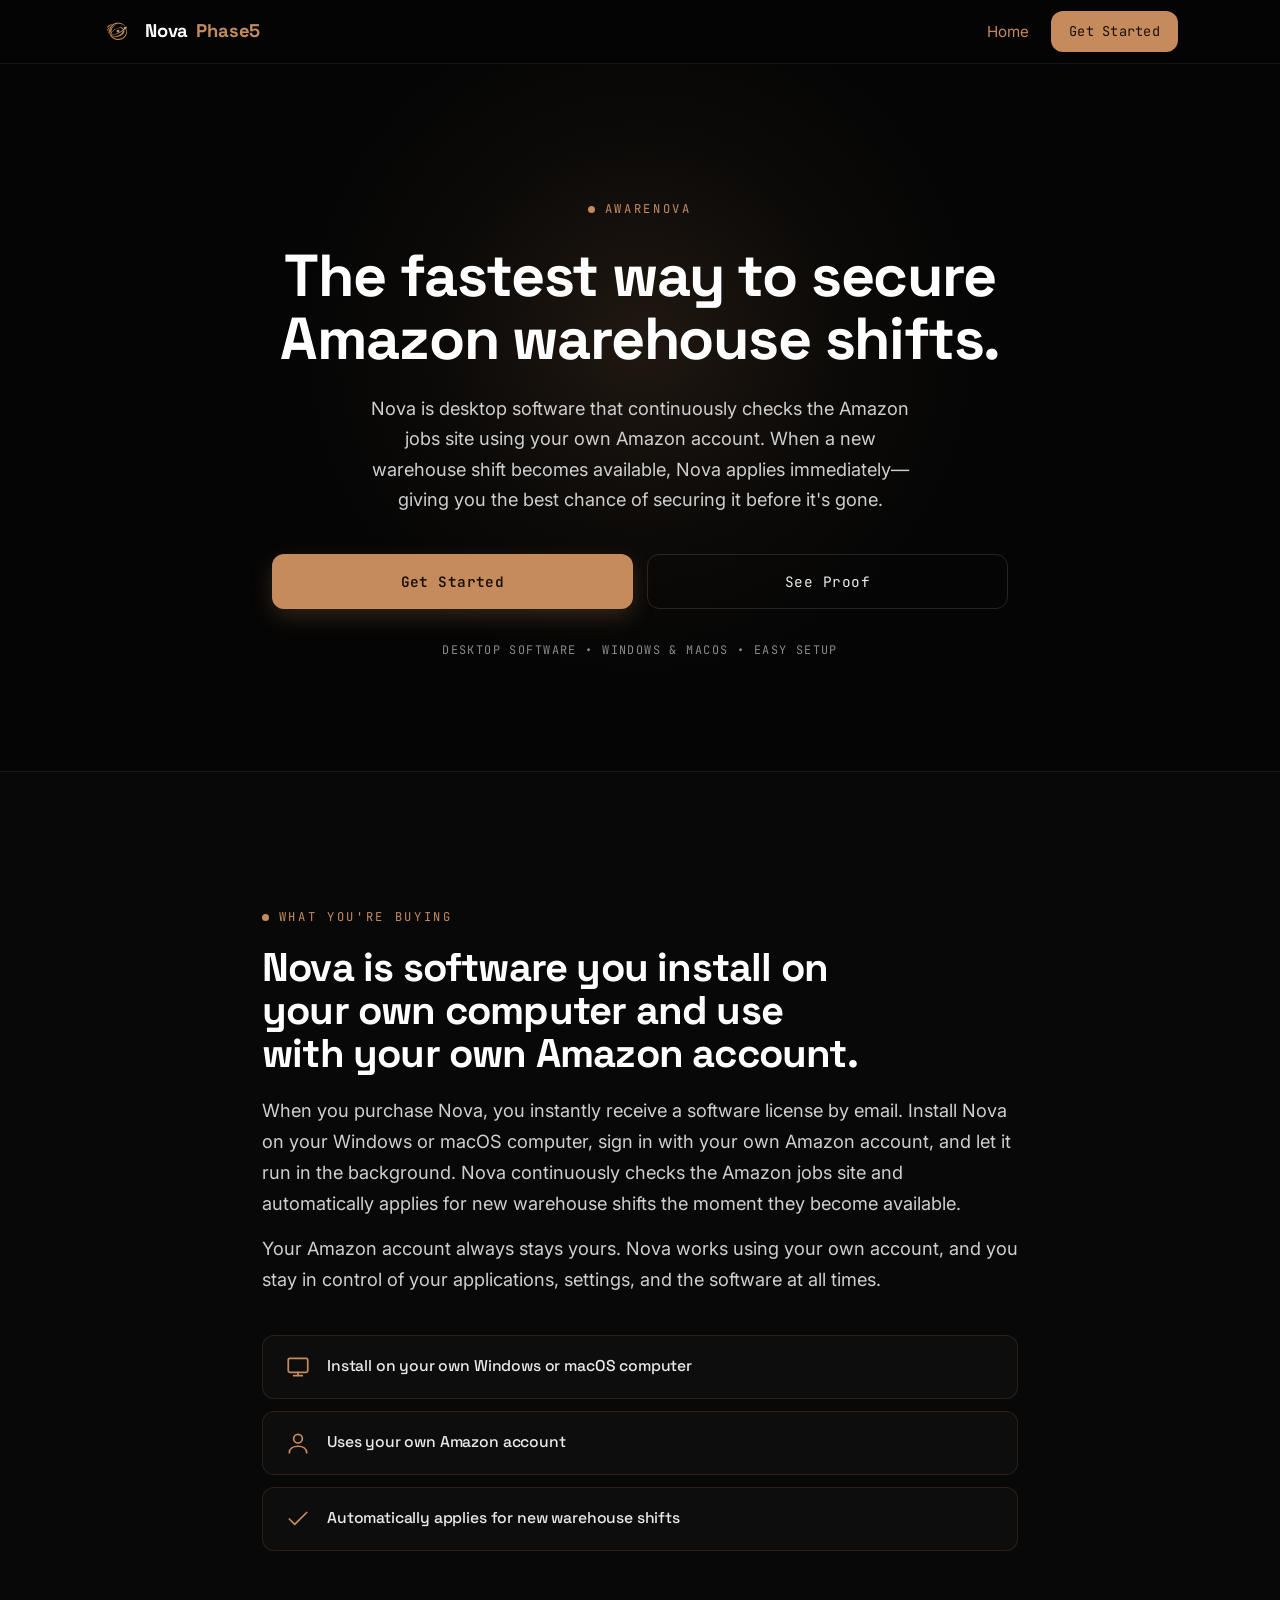
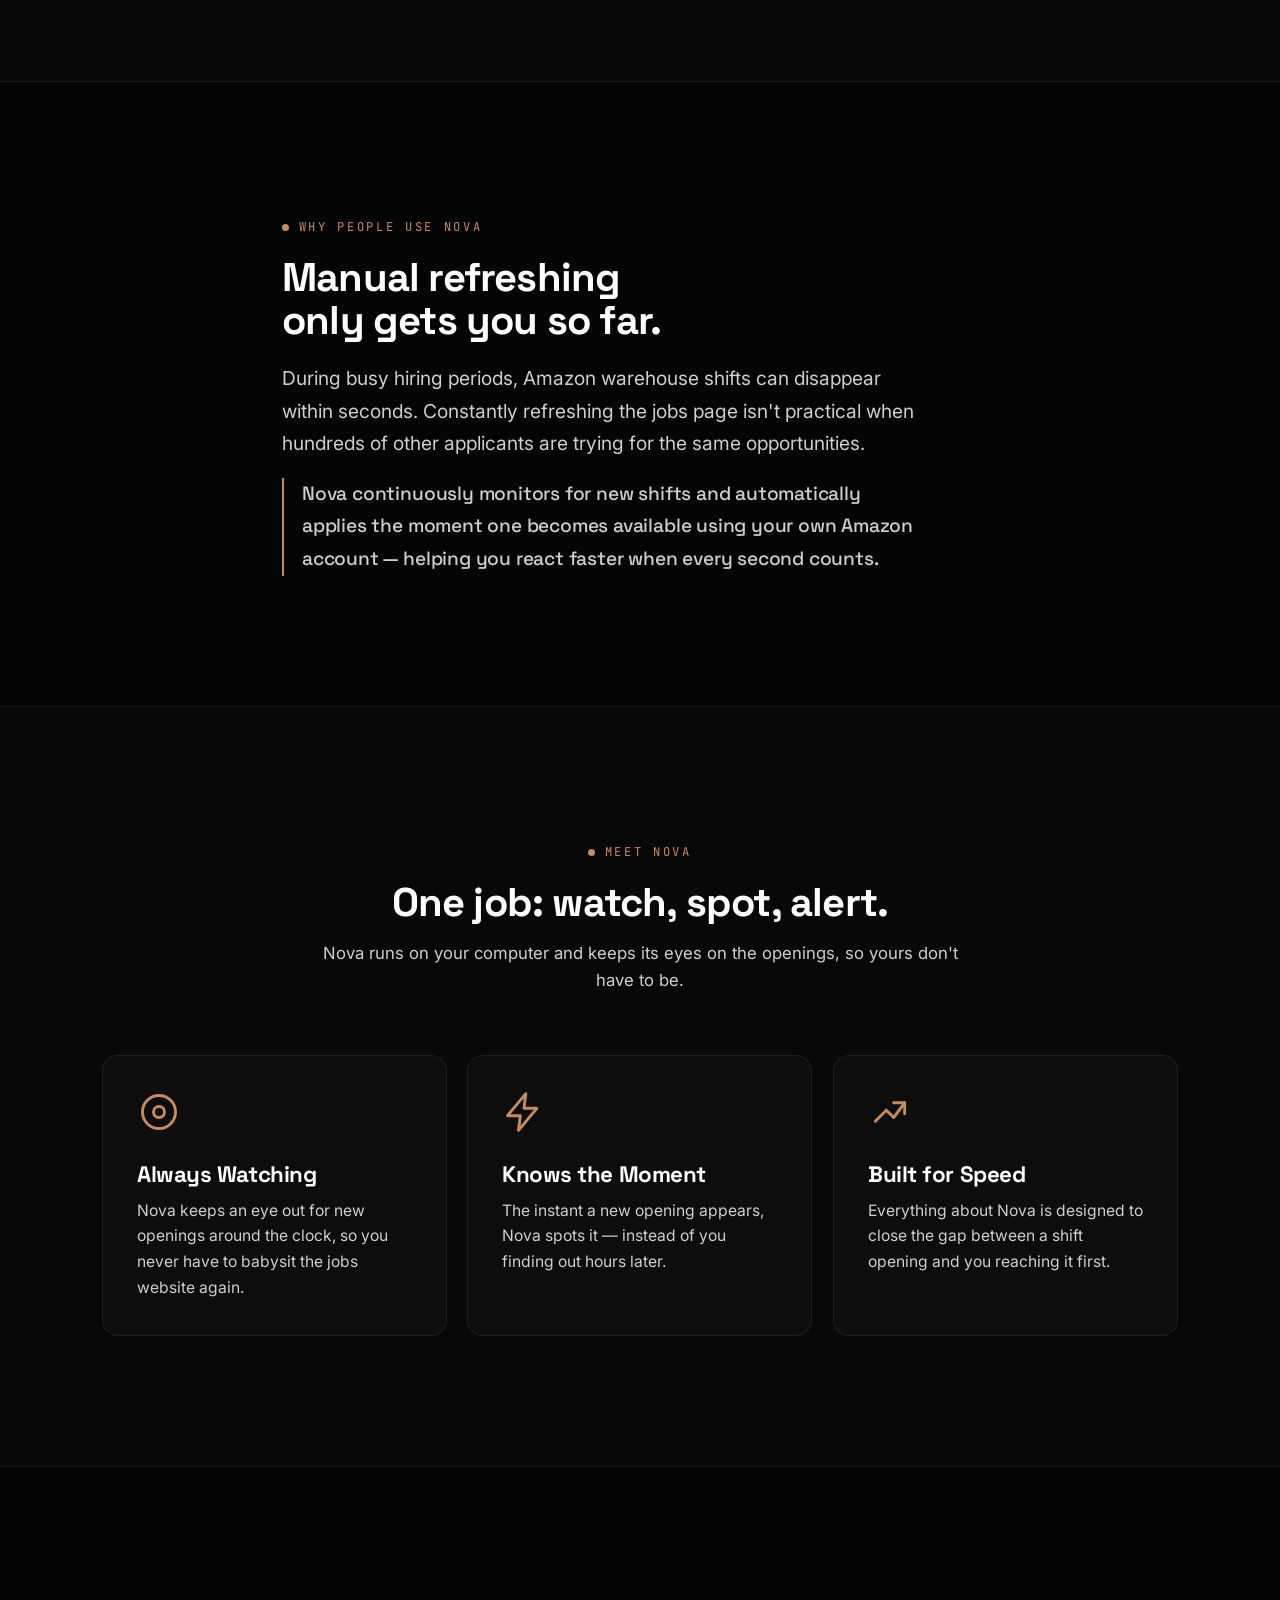
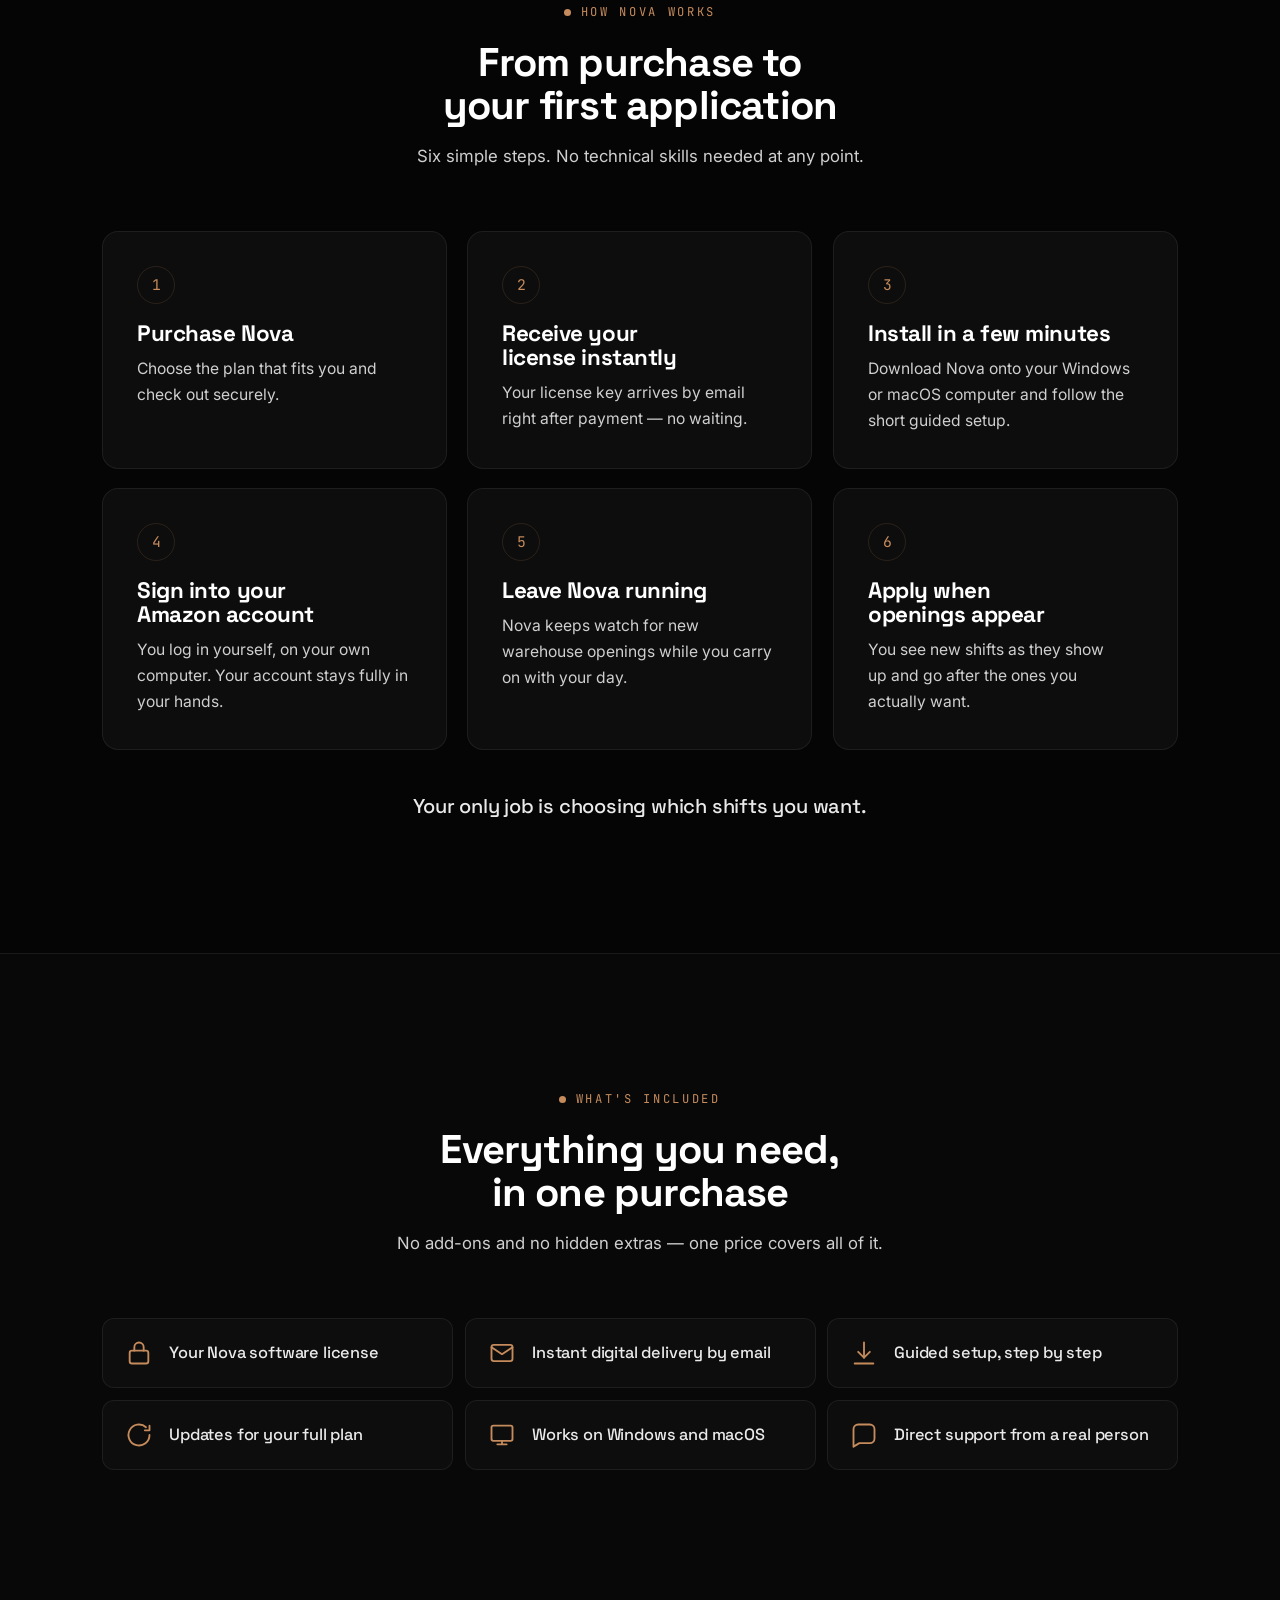
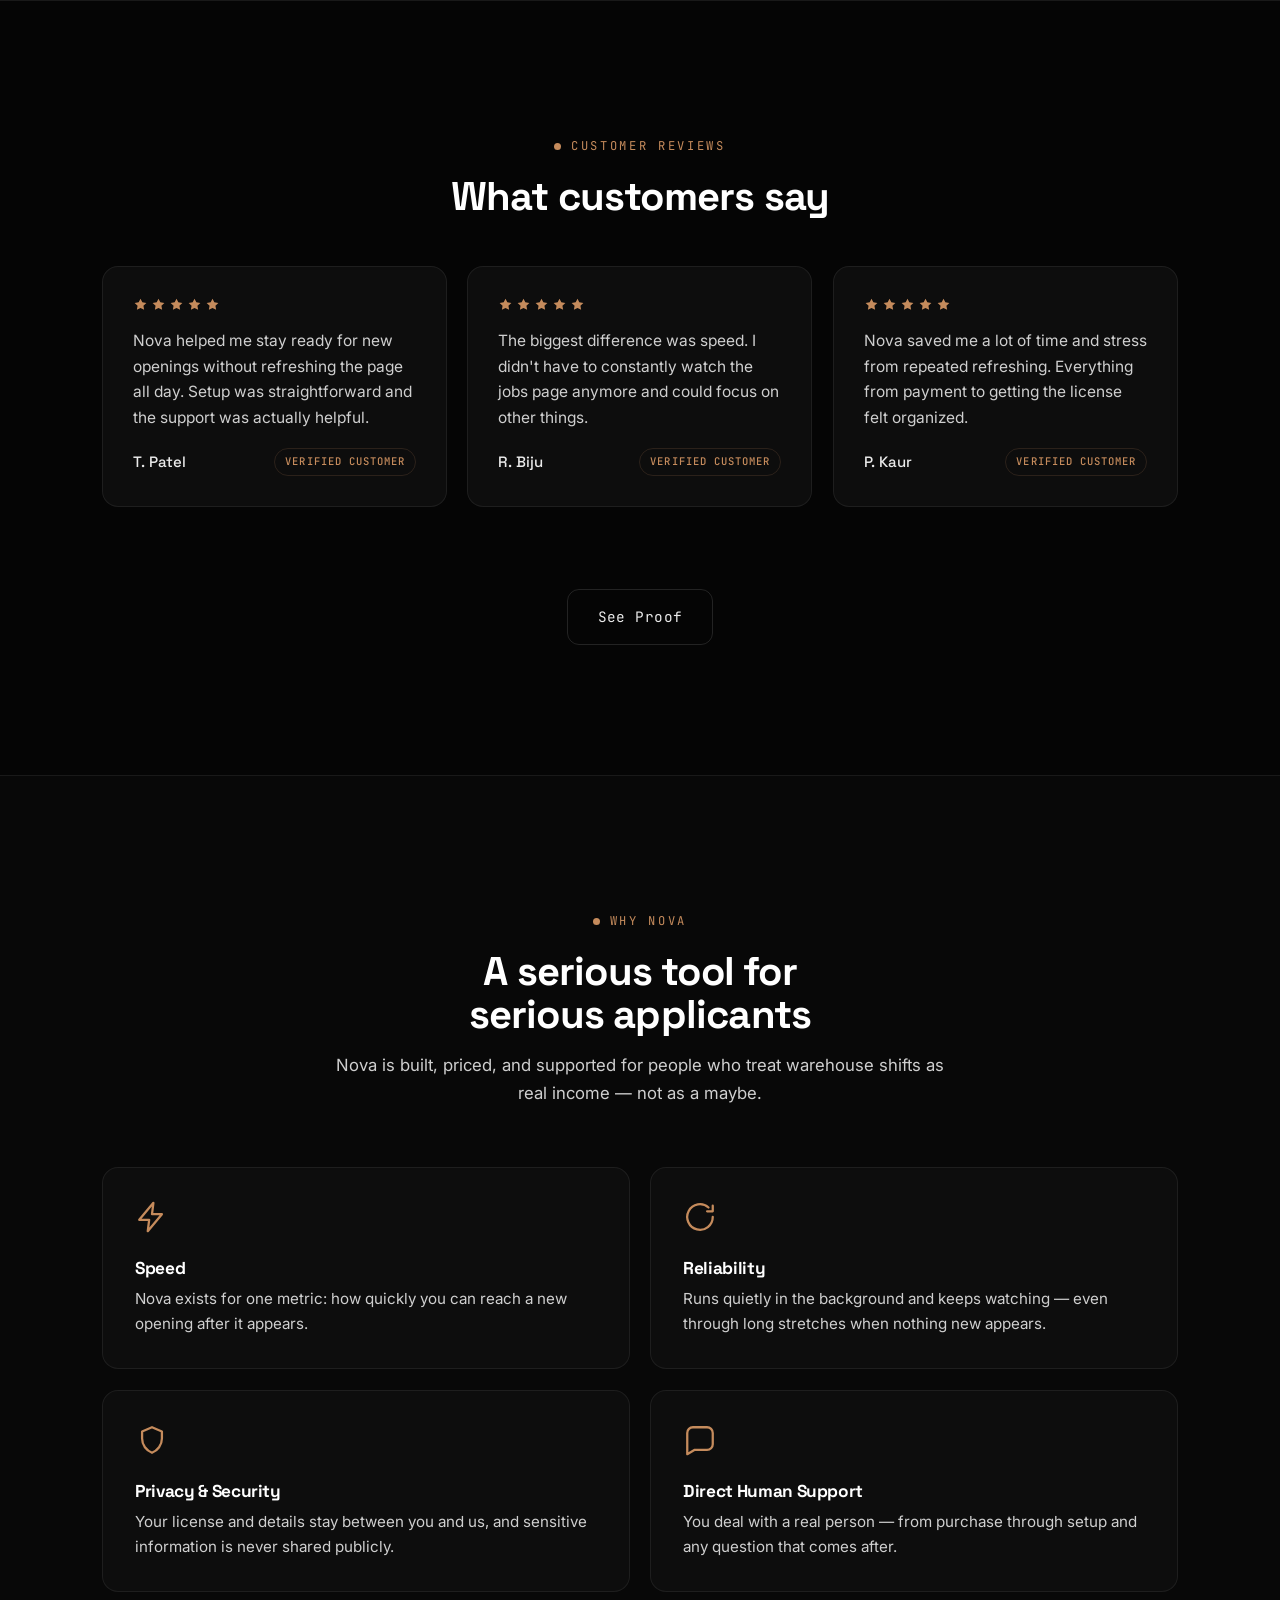
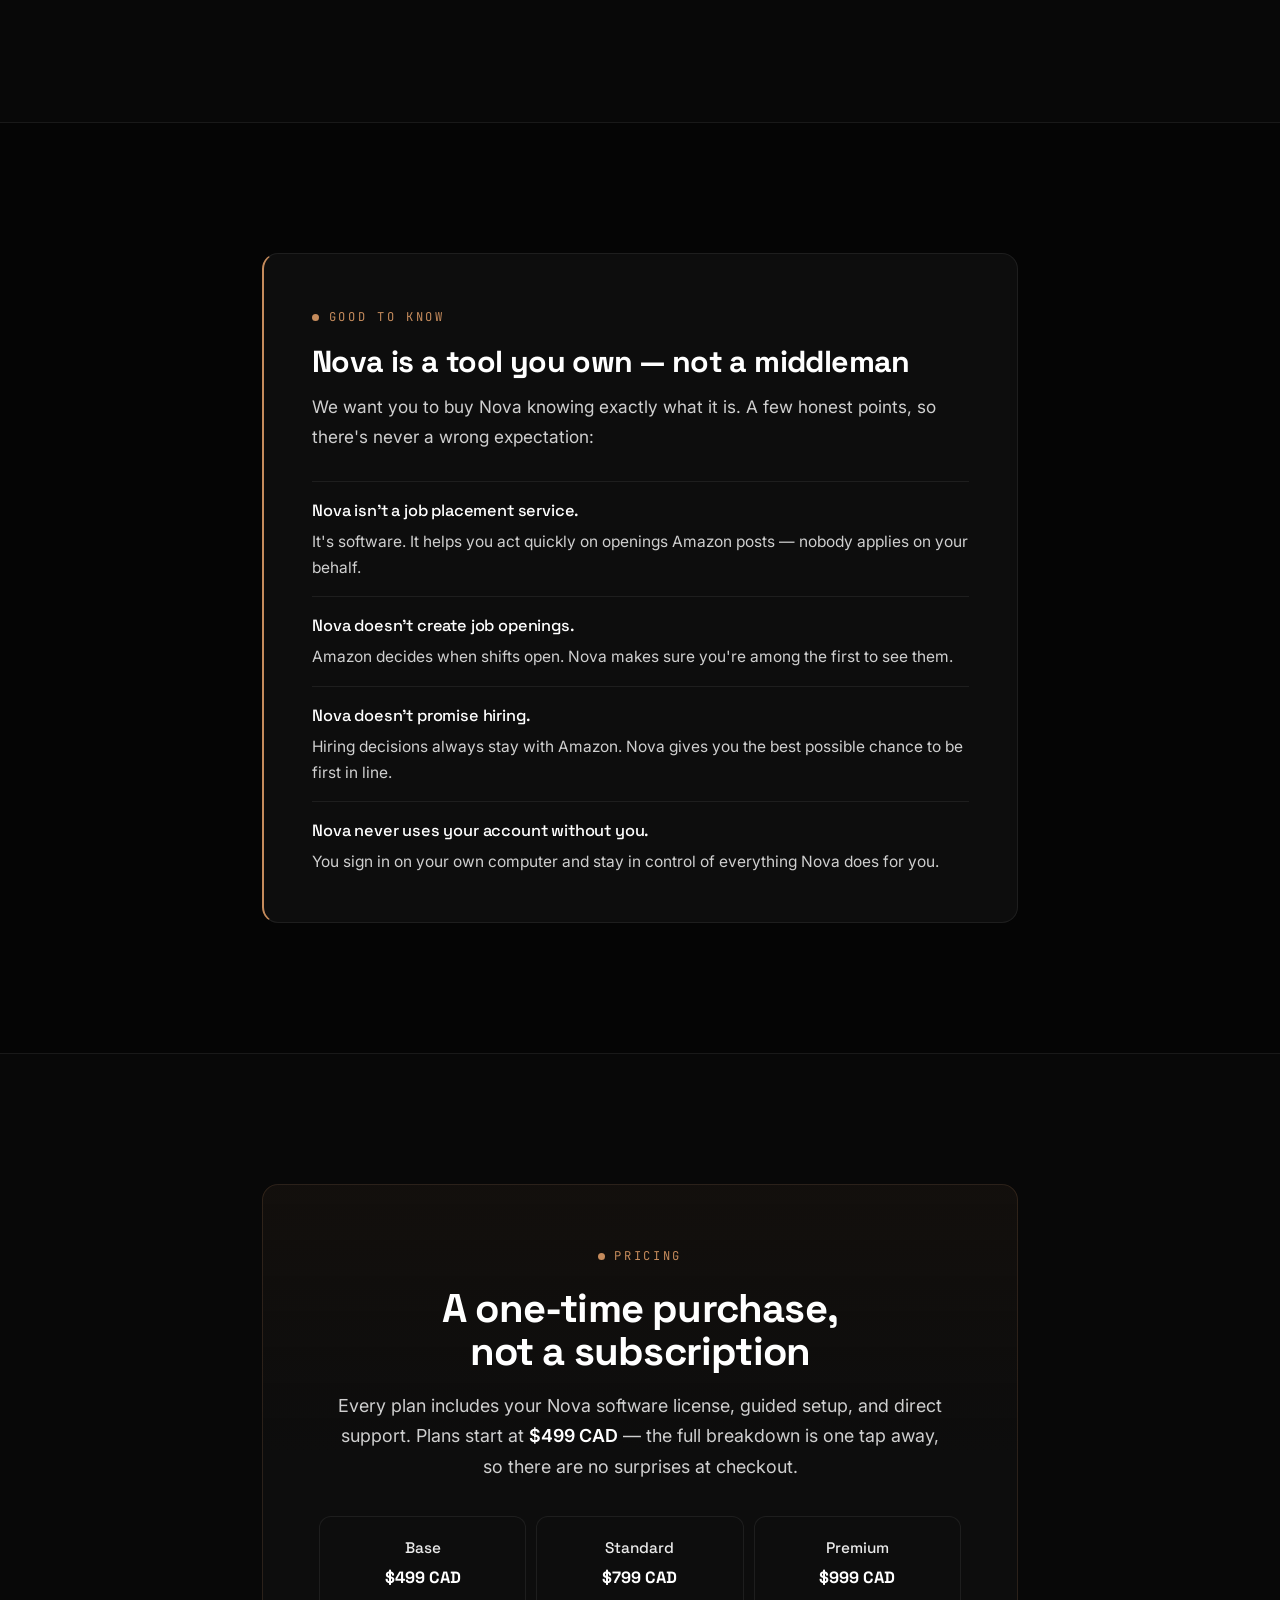
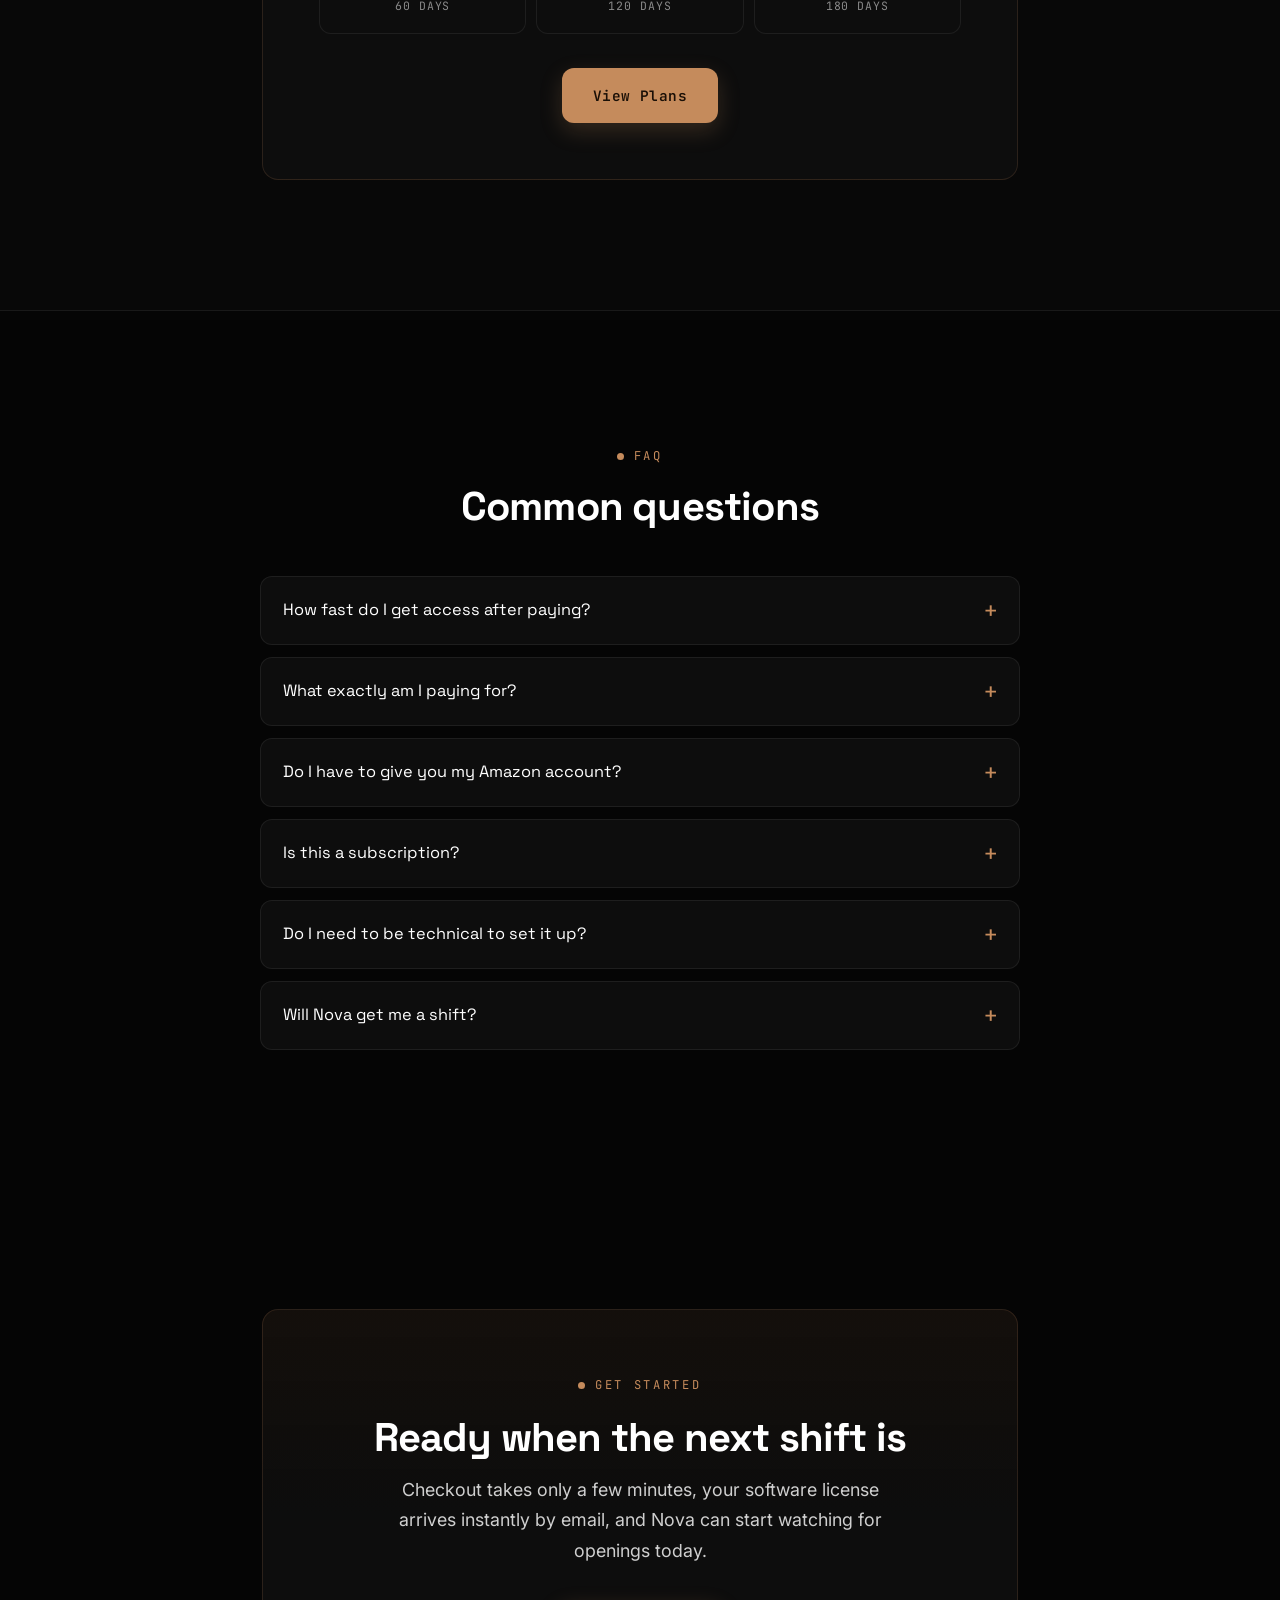
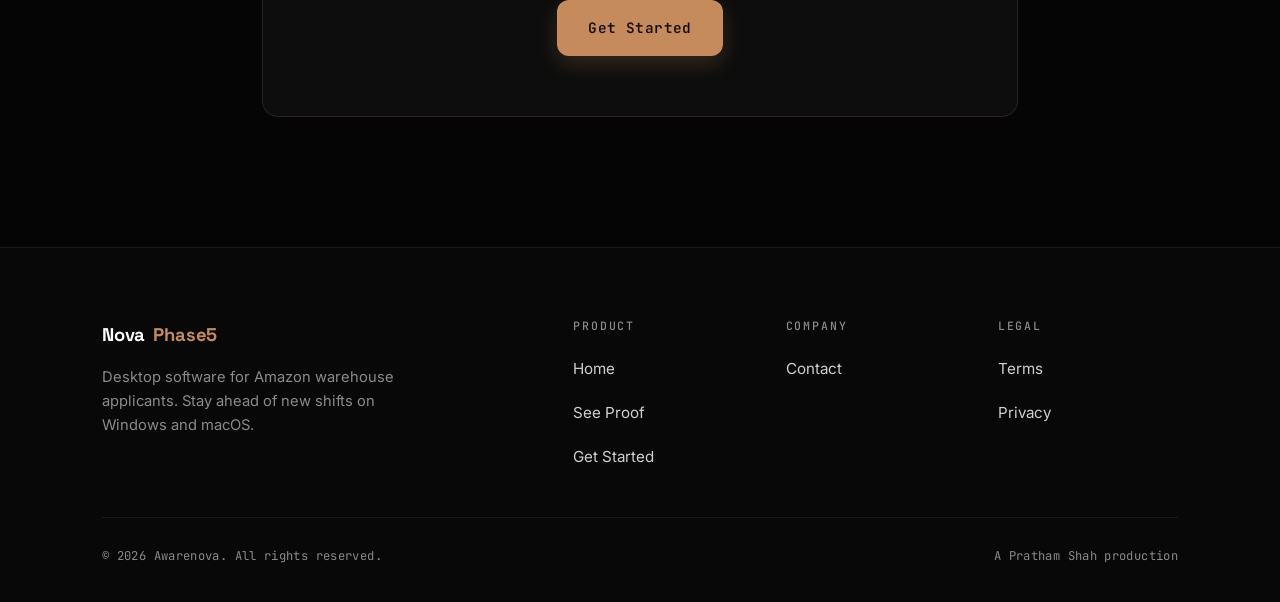
==== commit 2ce7a624: "Home page update 3" ====
--- a/index.html
+++ b/index.html
@@ -13,7 +13,7 @@
 
   <!-- Open Graph (awarenova.ca) -->
   <meta property="og:title" content="Nova Phase5 — Secure Amazon warehouse shifts faster" />
-  <meta property="og:description" content="Desktop software that watches for new Amazon warehouse openings so you can apply first." />
+  <meta property="og:description" content="Desktop software that applies for new Amazon warehouse shifts." />
   <meta property="og:type" content="website" />
   <!-- TODO: set absolute URL + share image once deployed to awarenova.ca -->
   <!-- <meta property="og:url" content="https://awarenova.ca/" /> -->
@@ -64,15 +64,13 @@
         <span class="eyebrow">Awarenova</span>
         <h1>The fastest way to secure Amazon warehouse shifts.</h1>
         <p class="hero-intro">
-          Nova is desktop software that watches the Amazon jobs site for you.
-          The moment new warehouse openings appear, you know — so you can
-          apply while the shift is still there.
+          Nova is desktop software that continuously checks the Amazon jobs site using your own Amazon account. When a new warehouse shift becomes available, Nova applies immediately—giving you the best chance of securing it before it's gone.
         </p>
         <div class="hero-actions">
           <a href="pages/pricing.html" class="btn btn-primary btn-block">Get Started</a>
           <a href="pages/proof.html" class="btn btn-secondary btn-block">See Proof</a>
         </div>
-        <p class="hero-trust">Desktop software &bull; Windows &amp; macOS &bull; Instant license delivery</p>
+        <p class="hero-trust">Desktop software &bull; Windows &amp; macOS &bull; Easy Setup</p>
       </div>
     </header>
 
@@ -85,17 +83,12 @@
       <div class="container">
         <div class="section-head reveal">
           <span class="eyebrow">What you're buying</span>
-          <h2>Nova is software you own and run — on your computer, with your account.</h2>
+          <h2>Nova is software you install on your own computer and use with your own Amazon account.</h2>
           <p>
-            When you purchase Nova, you instantly receive a software license by
-            email. You install Nova on your own Windows or macOS computer, sign
-            in with your own Amazon account, and leave it running. From that
-            moment, Nova quietly watches for new warehouse openings while you
-            get on with your day.
+            When you purchase Nova, you instantly receive a software license by email. Install Nova on your Windows or macOS computer, sign in with your own Amazon account, and let it run in the background. Nova continuously checks the Amazon jobs site and automatically applies for new warehouse shifts the moment they become available.
           </p>
           <p>
-            Your Amazon account stays completely yours. Nova keeps watch — you
-            see every opening and decide which shifts to apply for.
+            Your Amazon account always stays yours. Nova works using your own account, and you stay in control of your applications, settings, and the software at all times.
           </p>
         </div>
 
@@ -104,19 +97,19 @@
             <svg class="card-icon" viewBox="0 0 24 24" fill="none" stroke="currentColor" stroke-width="1.6" stroke-linecap="round" stroke-linejoin="round" aria-hidden="true">
               <rect x="3" y="4" width="18" height="13" rx="1.5" /><path d="M8 20h8M12 17v3" />
             </svg>
-            <span>Software you install on your own computer</span>
+            <span>Install on your own Windows or macOS computer</span>
           </div>
           <div class="fact-item reveal" data-delay="60">
             <svg class="card-icon" viewBox="0 0 24 24" fill="none" stroke="currentColor" stroke-width="1.6" stroke-linecap="round" stroke-linejoin="round" aria-hidden="true">
               <circle cx="12" cy="8" r="4" /><path d="M4 21c0-4 3.6-6 8-6s8 2 8 6" />
             </svg>
-            <span>You sign in with your own Amazon account</span>
+            <span>Uses your own Amazon account</span>
           </div>
           <div class="fact-item reveal" data-delay="120">
             <svg class="card-icon" viewBox="0 0 24 24" fill="none" stroke="currentColor" stroke-width="1.6" stroke-linecap="round" stroke-linejoin="round" aria-hidden="true">
               <path d="M20 6 9 17l-5-5" />
             </svg>
-            <span>You choose which shifts to apply for</span>
+            <span>Automatically applies for new warehouse shifts</span>
           </div>
         </div>
       </div>
@@ -127,24 +120,26 @@
          from competing applicants, not from Amazon or from claims
          we can't back up. -->
     <section class="section reality">
-      <div class="container">
-        <div class="section-head reveal">
-          <span class="eyebrow">Why speed matters</span>
-          <h2>You're not competing with Amazon. You're competing with everyone else watching that page.</h2>
-          <p>
-            Every open shift has more people wanting it than spots available,
-            and the opportunity often goes to whoever reaches it first. By the
-            time you've refreshed the page, read the posting, and started your
-            application, someone faster may already be finished.
-          </p>
-          <p class="reality-line">
-            Speed doesn't decide whether a shift exists. It often decides who
-            gets there while it still does.
-          </p>
-        </div>
-      </div>
-    </section>
-
+  <div class="container">
+    <div class="section-head reveal">
+      <span class="eyebrow">Why people use Nova</span>
+
+      <h2>Manual refreshing only gets you so far.</h2>
+
+      <p>
+        During busy hiring periods, Amazon warehouse shifts can disappear within seconds.
+        Constantly refreshing the jobs page isn't practical when hundreds of other applicants
+        are trying for the same opportunities.
+      </p>
+
+      <p class="reality-line">
+        Nova continuously monitors for new shifts and automatically applies the moment one
+        becomes available using your own Amazon account — helping you react faster when every
+        second counts.
+      </p>
+    </div>
+  </div>
+</section>
     <!-- ============ 4. MEET NOVA ============ -->
     <section class="section meet panel">
       <div class="container">
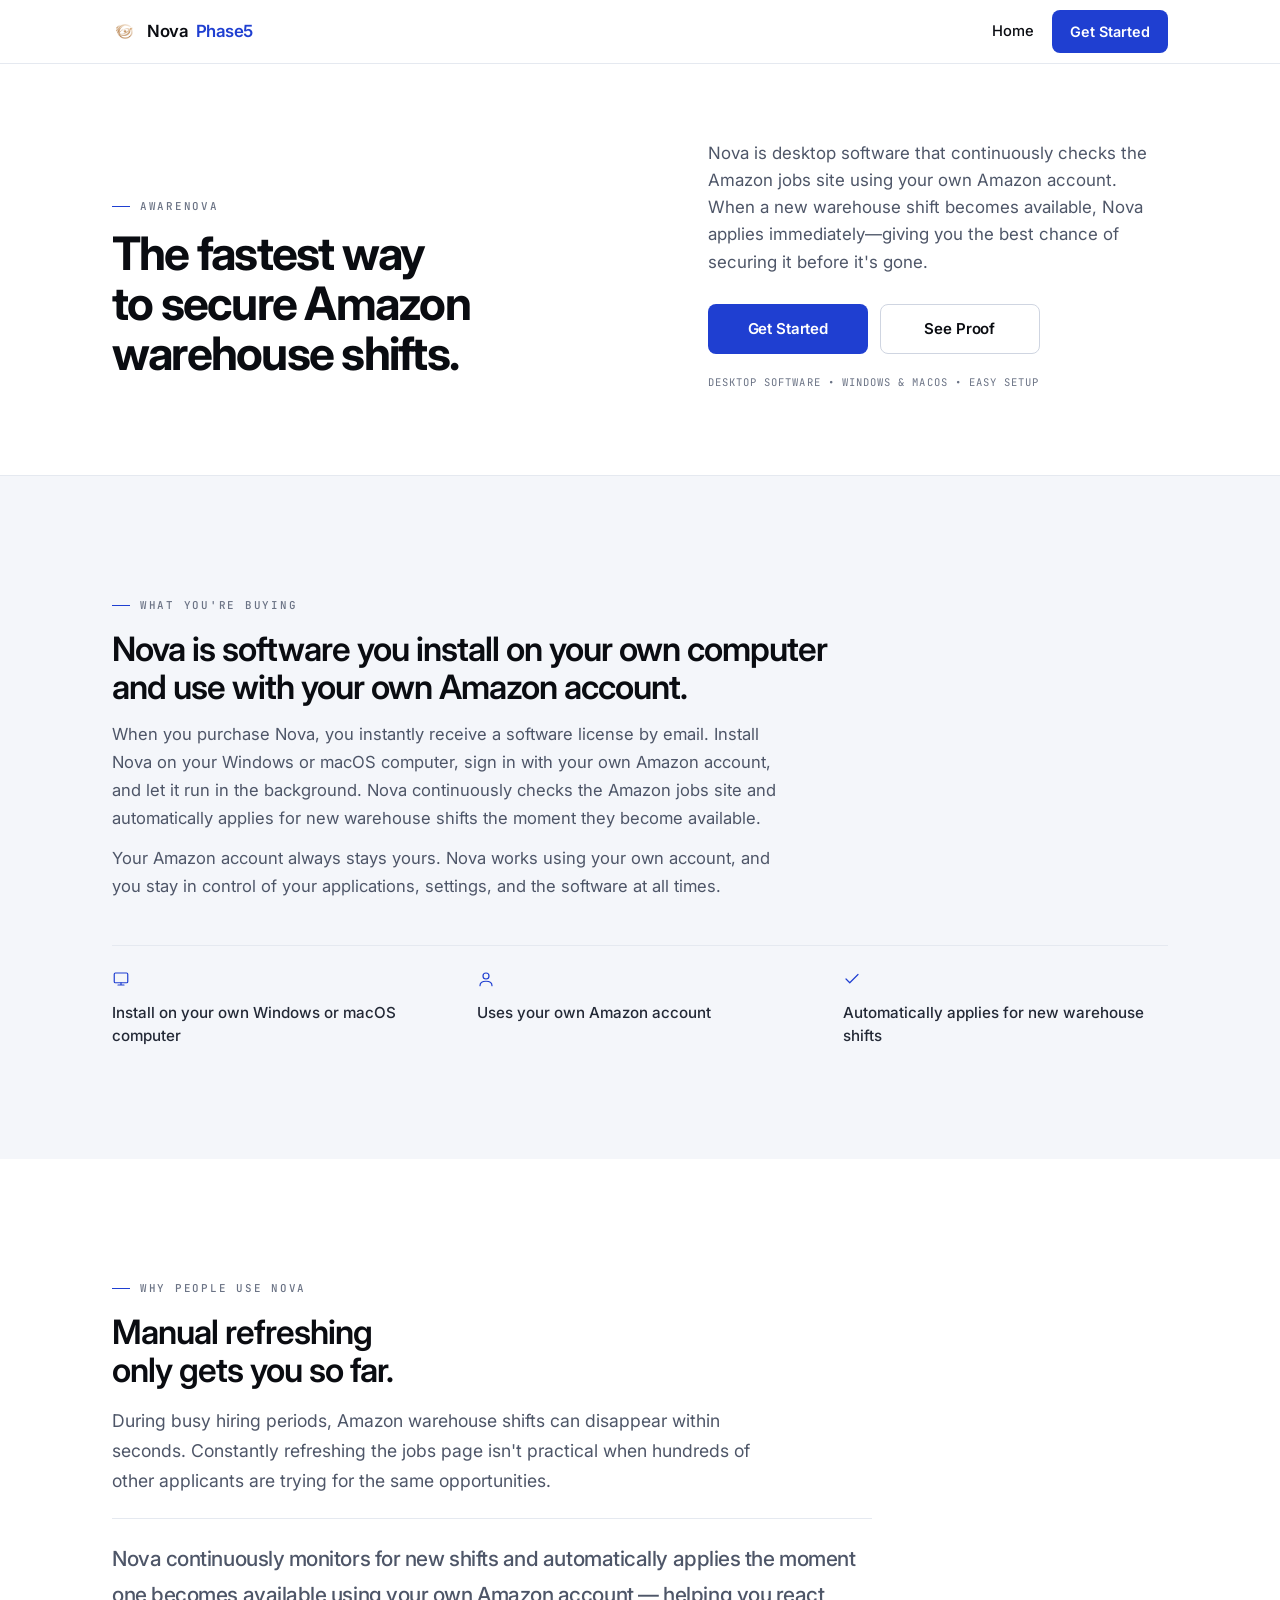
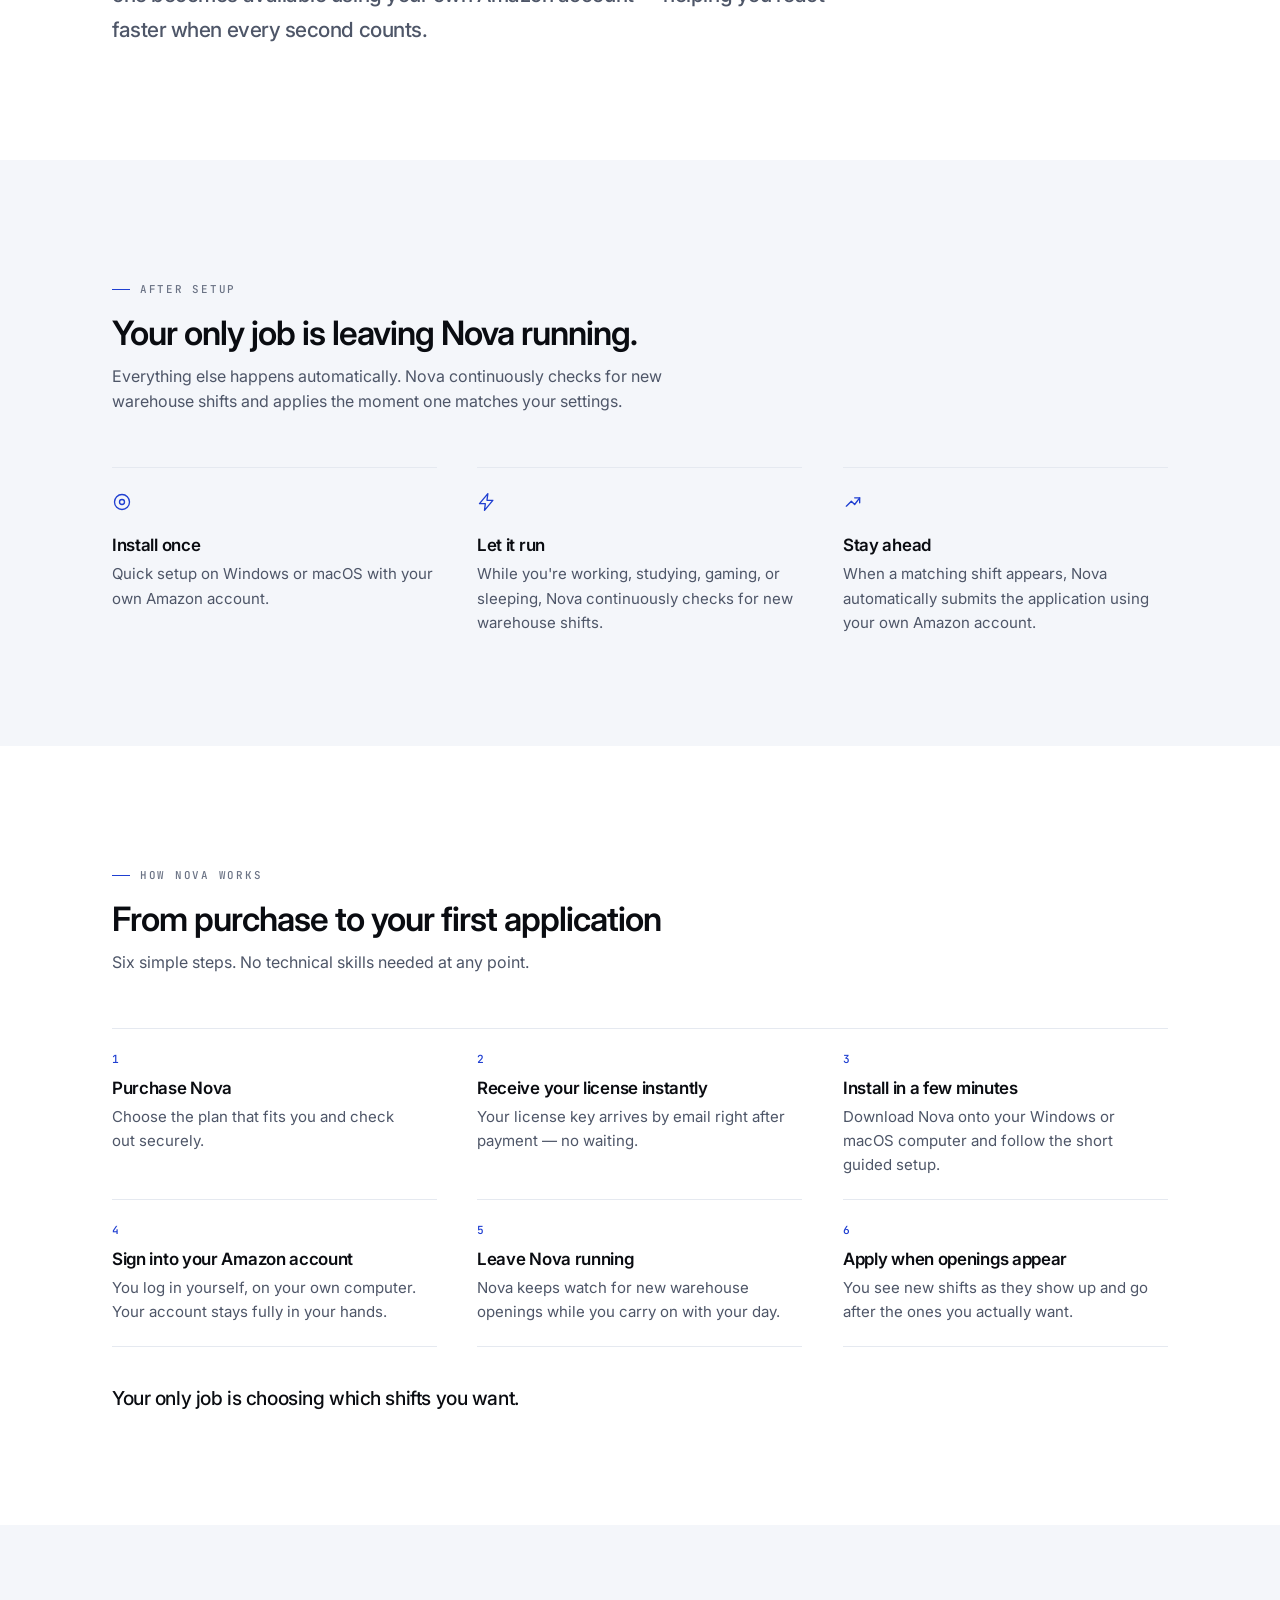
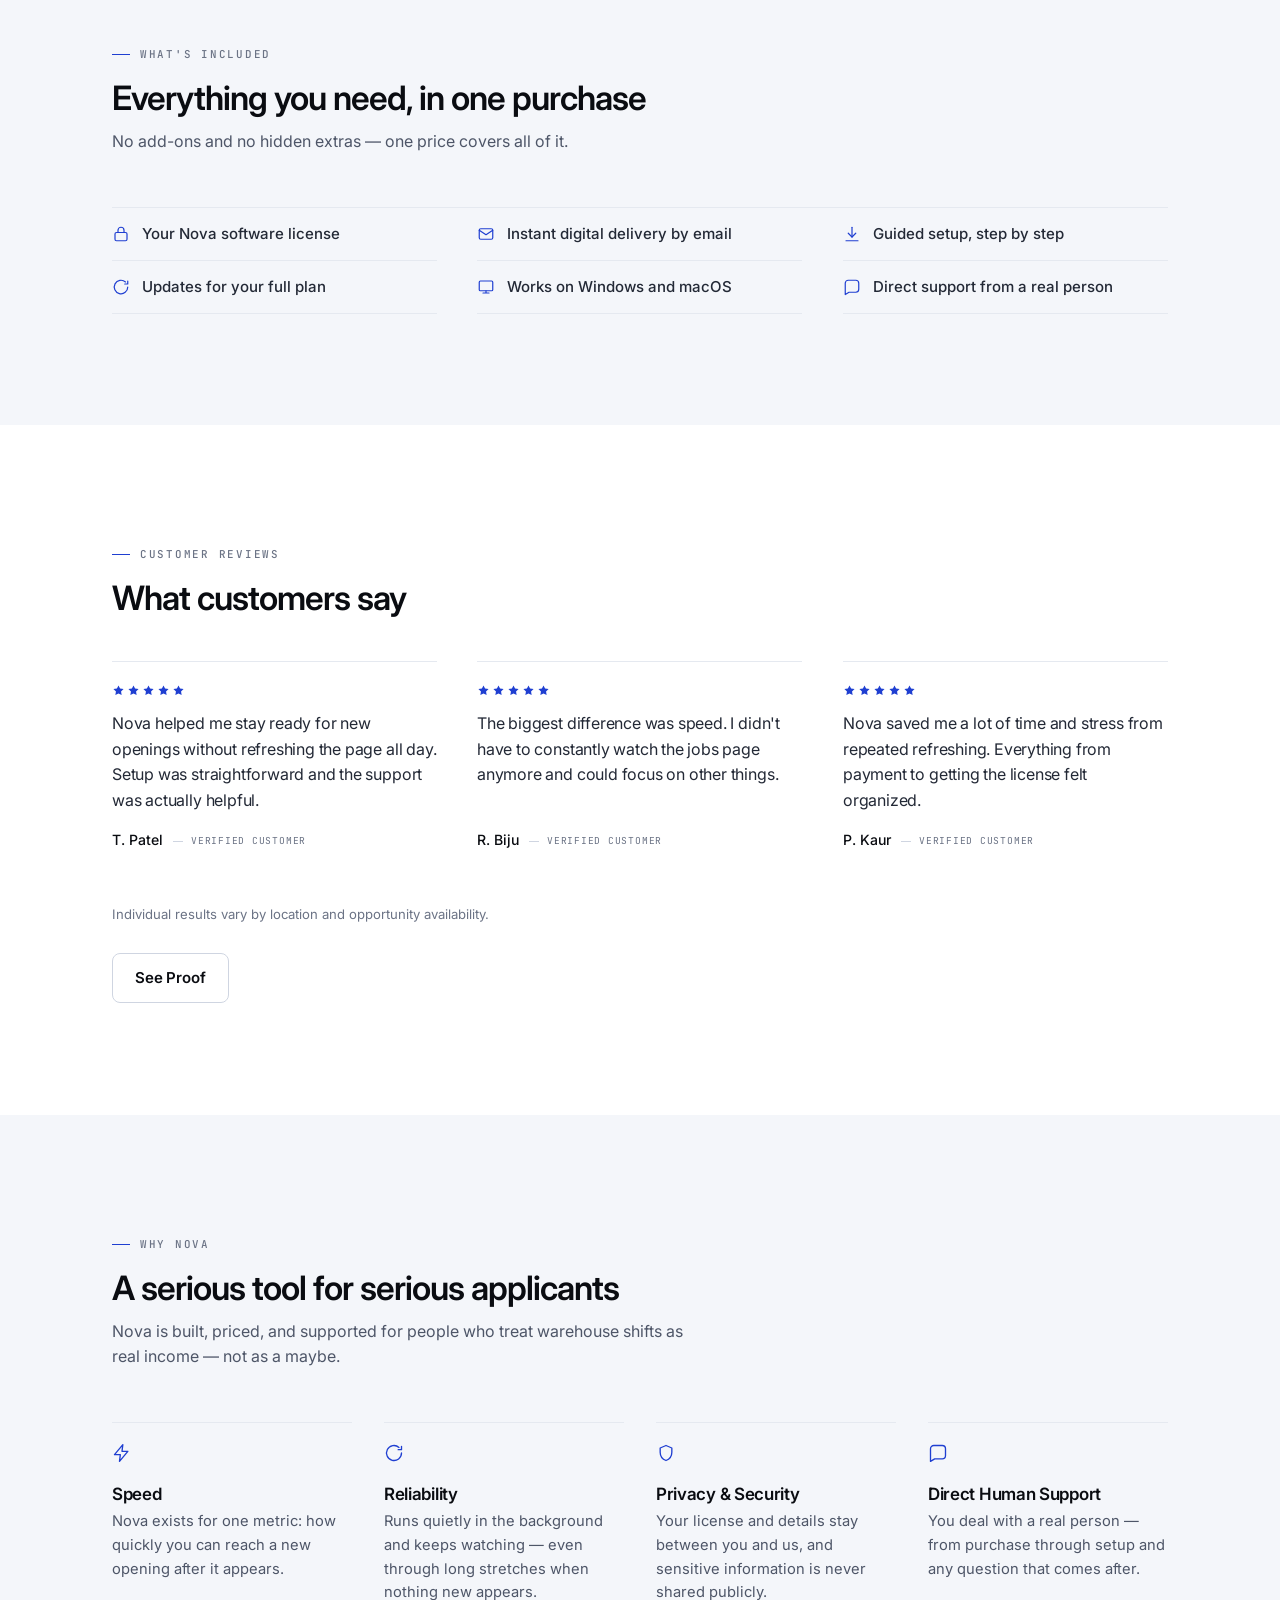
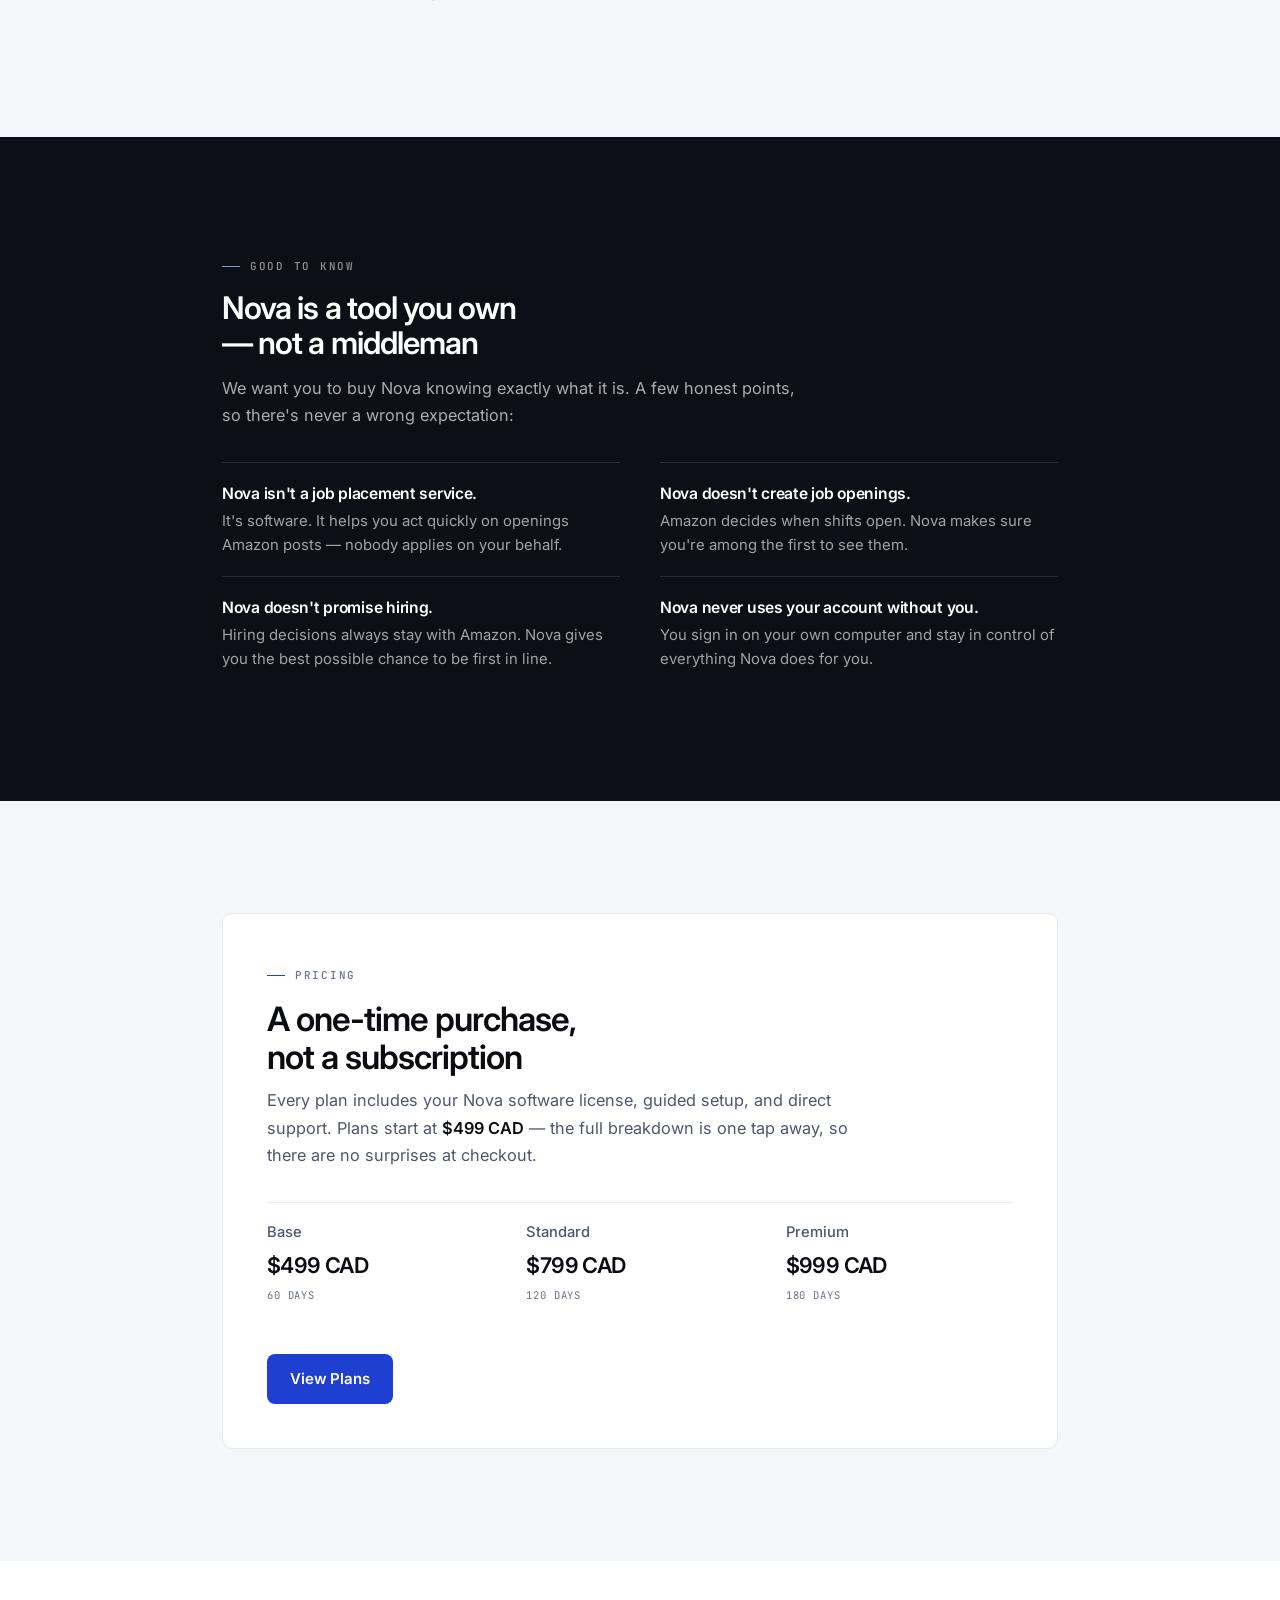
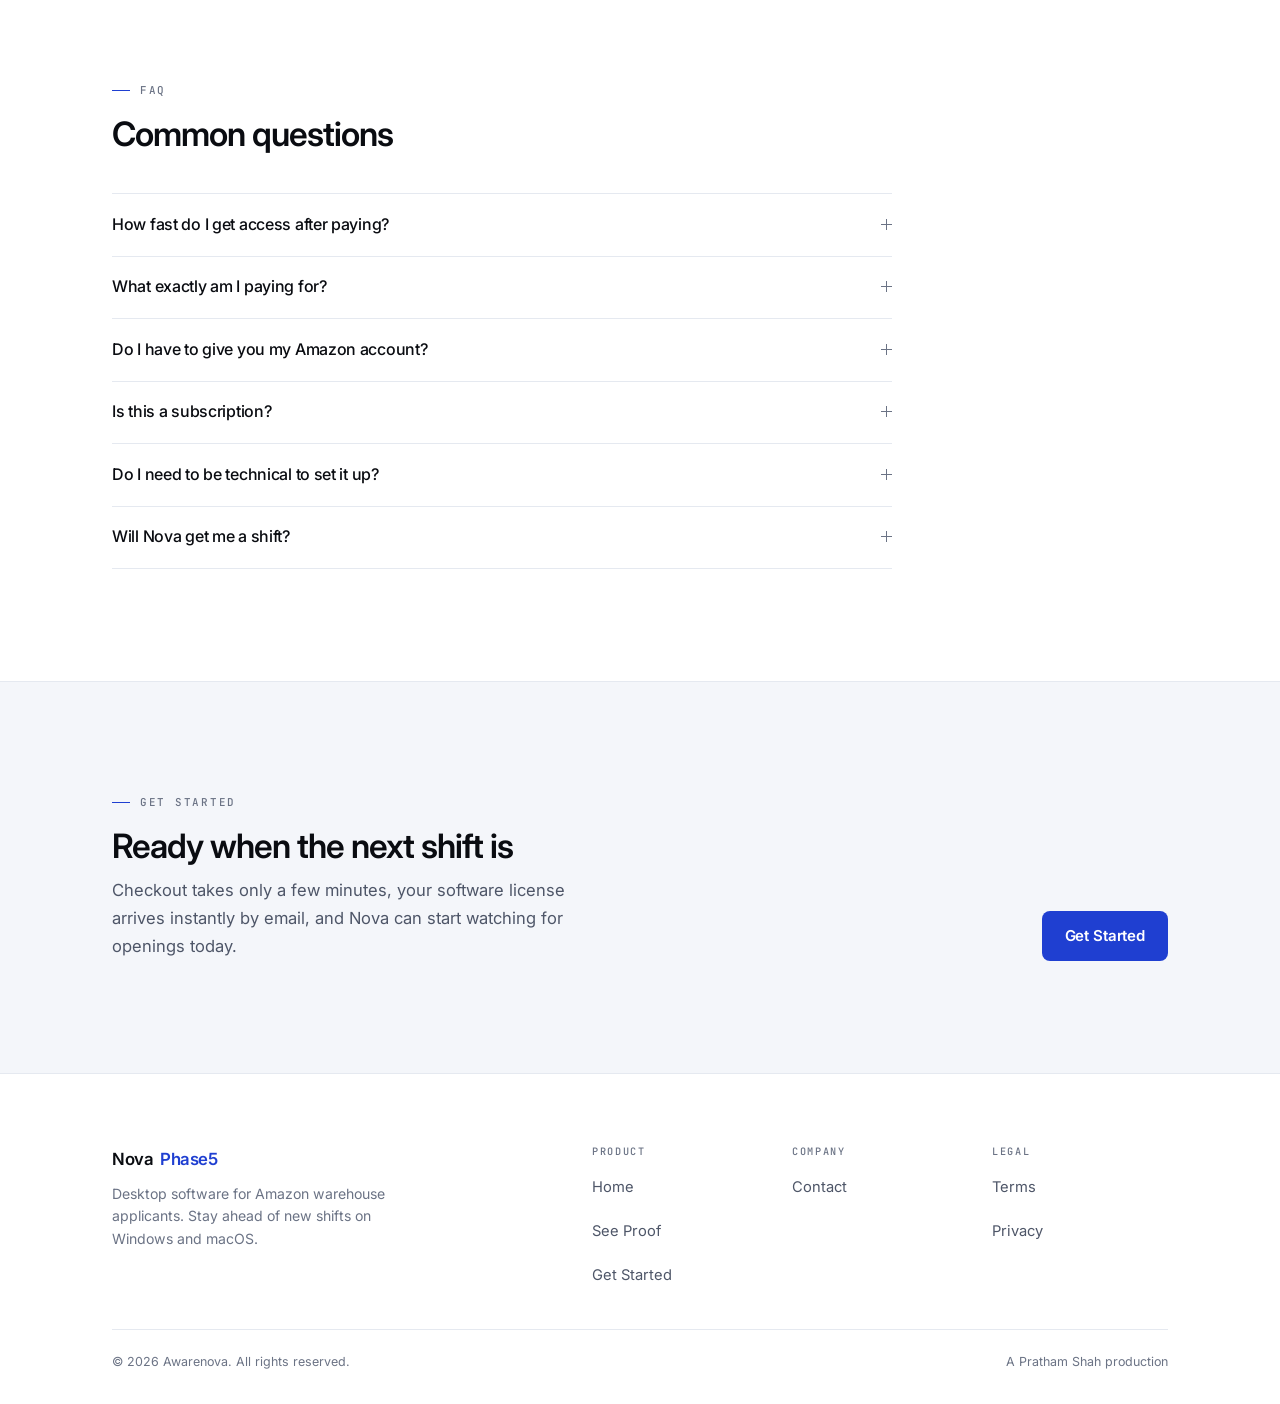
==== commit be40ae1f: "Complete light UI redesign + Nova 5.1.1 download" ====
--- a/index.html
+++ b/index.html
@@ -5,7 +5,7 @@
   <meta name="viewport" content="width=device-width, initial-scale=1.0, viewport-fit=cover" />
   <title>Nova Phase5 — The fastest way to secure Amazon warehouse shifts</title>
   <meta name="description" content="Nova is desktop software for Amazon warehouse applicants. It watches for new warehouse openings on your own computer so you can apply first. Windows and macOS." />
-  <meta name="theme-color" content="#050505" />
+  <meta name="theme-color" content="#FFFFFF" />
 
   <!-- Favicon / touch icon -->
   <link rel="icon" type="image/png" href="assets/icon.png" />
@@ -19,10 +19,10 @@
   <!-- <meta property="og:url" content="https://awarenova.ca/" /> -->
   <!-- <meta property="og:image" content="https://awarenova.ca/assets/images/og.png" /> -->
 
-  <!-- Fonts: Space Grotesk (display), Inter (body), JetBrains Mono (utility) -->
+  <!-- Fonts: Inter (display + body), JetBrains Mono (micro-labels) -->
   <link rel="preconnect" href="https://fonts.googleapis.com" />
   <link rel="preconnect" href="https://fonts.gstatic.com" crossorigin />
-  <link href="https://fonts.googleapis.com/css2?family=Inter:wght@400;500;600&family=JetBrains+Mono:wght@400;500&family=Space+Grotesk:wght@500;700&display=swap" rel="stylesheet" />
+  <link href="https://fonts.googleapis.com/css2?family=Inter:wght@400;500;600;700&family=JetBrains+Mono:wght@400;500&display=swap" rel="stylesheet" />
 
   <!-- Styles: global + page-specific -->
   <link rel="stylesheet" href="css/global.css" />
@@ -61,16 +61,20 @@
          reads on thinking we place people in jobs. -->
     <header class="hero" id="hero">
       <div class="container">
-        <span class="eyebrow">Awarenova</span>
-        <h1>The fastest way to secure Amazon warehouse shifts.</h1>
-        <p class="hero-intro">
-          Nova is desktop software that continuously checks the Amazon jobs site using your own Amazon account. When a new warehouse shift becomes available, Nova applies immediately—giving you the best chance of securing it before it's gone.
-        </p>
-        <div class="hero-actions">
-          <a href="pages/pricing.html" class="btn btn-primary btn-block">Get Started</a>
-          <a href="pages/proof.html" class="btn btn-secondary btn-block">See Proof</a>
-        </div>
-        <p class="hero-trust">Desktop software &bull; Windows &amp; macOS &bull; Easy Setup</p>
+        <div class="hero-lead">
+          <span class="eyebrow">Awarenova</span>
+          <h1>The fastest way to secure Amazon warehouse shifts.</h1>
+        </div>
+        <div class="hero-support">
+          <p class="hero-intro">
+            Nova is desktop software that continuously checks the Amazon jobs site using your own Amazon account. When a new warehouse shift becomes available, Nova applies immediately—giving you the best chance of securing it before it's gone.
+          </p>
+          <div class="hero-actions">
+            <a href="pages/pricing.html" class="btn btn-primary btn-block">Get Started</a>
+            <a href="pages/proof.html" class="btn btn-secondary btn-block">See Proof</a>
+          </div>
+          <p class="hero-trust">Desktop software &bull; Windows &amp; macOS &bull; Easy Setup</p>
+        </div>
       </div>
     </header>
 
@@ -144,9 +148,9 @@
     <section class="section meet panel">
       <div class="container">
         <div class="section-head centered reveal">
-          <span class="eyebrow">Meet Nova</span>
-          <h2>One job: watch, spot, alert.</h2>
-          <p>Nova runs on your computer and keeps its eyes on the openings, so yours don't have to be.</p>
+          <span class="eyebrow">AFTER SETUP</span>
+          <h2>Your only job is leaving Nova running.</h2>
+          <p>Everything else happens automatically. Nova continuously checks for new warehouse shifts and applies the moment one matches your settings.</p>
         </div>
 
         <div class="help-grid">
@@ -154,24 +158,24 @@
             <svg class="card-icon" viewBox="0 0 24 24" fill="none" stroke="currentColor" stroke-width="1.6" stroke-linecap="round" stroke-linejoin="round" aria-hidden="true">
               <circle cx="12" cy="12" r="3" /><circle cx="12" cy="12" r="9" />
             </svg>
-            <h3>Always Watching</h3>
-            <p>Nova keeps an eye out for new openings around the clock, so you never have to babysit the jobs website again.</p>
+            <h3>Install once</h3>
+            <p>Quick setup on Windows or macOS with your own Amazon account.</p>
           </article>
 
           <article class="help-card reveal" data-delay="80">
             <svg class="card-icon" viewBox="0 0 24 24" fill="none" stroke="currentColor" stroke-width="1.6" stroke-linecap="round" stroke-linejoin="round" aria-hidden="true">
               <path d="M13 2 3 14h7l-1 8 10-12h-7l1-8Z" />
             </svg>
-            <h3>Knows the Moment</h3>
-            <p>The instant a new opening appears, Nova spots it — instead of you finding out hours later.</p>
+            <h3>Let it run</h3>
+            <p>While you're working, studying, gaming, or sleeping, Nova continuously checks for new warehouse shifts.</p>
           </article>
 
           <article class="help-card reveal" data-delay="160">
             <svg class="card-icon" viewBox="0 0 24 24" fill="none" stroke="currentColor" stroke-width="1.6" stroke-linecap="round" stroke-linejoin="round" aria-hidden="true">
               <path d="M4 17 10 11 14 15 20 7" /><path d="M14 7h6v6" />
             </svg>
-            <h3>Built for Speed</h3>
-            <p>Everything about Nova is designed to close the gap between a shift opening and you reaching it first.</p>
+            <h3>Stay ahead</h3>
+            <p>When a matching shift appears, Nova automatically submits the application using your own Amazon account.</p>
           </article>
         </div>
       </div>
@@ -508,11 +512,13 @@
   </main>
 
   <!-- ============ STICKY MOBILE CTA ============
-       Shown by js/home.js after the visitor scrolls past the
-       hero; hidden again once the final CTA is on screen.
+       Visible from first paint on phones (css/home.css), so no
+       scrolling is needed to reach it. js/home.js only hides it
+       again once the final CTA is on screen, to avoid offering
+       the same action twice.
        Desktop never sees it (css/home.css hides it >=720px). -->
-  <div class="sticky-cta" id="sticky-cta" aria-hidden="true">
-    <a href="pages/pricing.html" class="btn btn-primary btn-block" tabindex="-1">Get Started</a>
+  <div class="sticky-cta" id="sticky-cta" aria-hidden="false">
+    <a href="pages/pricing.html" class="btn btn-primary btn-block">Get Started</a>
   </div>
 
   <!-- ============ FOOTER ============ -->
--- a/css/global.css
+++ b/css/global.css
@@ -3,44 +3,59 @@
    Loaded on every page. Design tokens, base type, navigation,
    buttons, footer, and shared utilities.
 
+   DESIGN SYSTEM (2026 rebuild):
+   White base, cool blue-gray secondary surfaces, near-black
+   text, one cobalt accent used sparingly. Flat surfaces, hairline
+   rules instead of boxes, no gradients, no metallic colour.
+
    Mobile-first: base rules target phones. Larger breakpoints
-   scale type and layout up. ~98% of visitors are on mobile, so
-   comfortable spacing and large tap targets come first.
+   scale type and layout up. Most visitors arrive from
+   Marketplace on a phone, so comfortable spacing and large tap
+   targets come first.
 
    Page-specific styles live in their own files (home.css, etc).
    ============================================================ */
 
 /* ---------- 1. DESIGN TOKENS ---------- */
 :root {
-  /* Backgrounds */
-  --bg-0: #050505;          /* page base */
-  --bg-1: #080808;          /* raised surface */
-  --bg-2: #0D0D0D;          /* cards / panels */
-  --bg-3: #121212;          /* hover / elevated card */
-
-  /* Text */
-  --text-0: #FFFFFF;        /* primary headings */
-  --text-1: #EAEAEA;        /* body */
-  --text-2: #CFCFCF;        /* secondary body */
-  --text-muted: #8A8A8A;    /* fine print, captions */
-
-  /* Accent — warm bronze / copper */
-  --accent: #C58B5C;
-  --accent-light: #D09A6A;
-  --accent-dark: #B97A4A;
-
-  /* Lines & glows (derived from accent / white) */
-  --border-copper: rgba(197, 139, 92, 0.16);
-  --border-soft: rgba(255, 255, 255, 0.07);
-  --border-strong: rgba(255, 255, 255, 0.12);
-  --glow-copper: rgba(197, 139, 92, 0.14);
-
-  /* Typography */
-  --font-display: "Space Grotesk", "Segoe UI", system-ui, sans-serif;
-  --font-body: "Inter", system-ui, -apple-system, sans-serif;
+  /* Surfaces */
+  --bg-0: #FFFFFF;          /* page base */
+  --bg-1: #F4F6FA;          /* alternating band / raised surface */
+  --bg-2: #FFFFFF;          /* cards / panels */
+  --bg-3: #FAFBFD;          /* hover / inset */
+  --bg-ink: #0C0F16;        /* inverted band */
+
+  /* Text — near-black through cool grays */
+  --text-0: #0A0C11;        /* headings */
+  --text-1: #232936;        /* body */
+  --text-2: #4E5668;        /* secondary body */
+  --text-muted: #6B7385;    /* fine print, labels */
+
+  /* Accent — cobalt. One colour, used sparingly. */
+  --accent: #1F3FD1;
+  --accent-hover: #16309F;
+  --accent-wash: #EEF1FE;   /* faint tint for washes */
+  --accent-line: #C6D0FA;   /* accent-tinted hairline */
+
+  /* Legacy token aliases — mapped to the new palette so no
+     stylesheet can accidentally reintroduce the old colour. */
+  --accent-light: #16309F;
+  --accent-dark: #16309F;
+  --accent-soft: #1F3FD1;
+  --border-copper: #C6D0FA;
+  --glow-copper: rgba(31, 63, 209, 0.16);
+  --wash-copper: #EEF1FE;
+
+  /* Lines */
+  --border-soft: #E5E9F0;
+  --border-strong: #CFD5E1;
+
+  /* Typography — Inter throughout, mono reserved for micro-labels */
+  --font-body: "Inter", system-ui, -apple-system, "Segoe UI", sans-serif;
+  --font-display: var(--font-body);
   --font-mono: "JetBrains Mono", ui-monospace, "SFMono-Regular", monospace;
 
-  /* Spacing scale (used for section rhythm + gaps) */
+  /* Spacing scale */
   --space-1: 8px;
   --space-2: 12px;
   --space-3: 16px;
@@ -50,20 +65,21 @@
   --space-7: 64px;
 
   /* Layout */
-  --max-width: 1140px;
+  --max-width: 1120px;
   --nav-height: 64px;
-  --radius: 16px;
-  --radius-sm: 12px;
+  --radius: 10px;
+  --radius-sm: 8px;
   --radius-pill: 100px;
 
-  /* Soft shadows — premium, never harsh */
-  --shadow-sm: 0 1px 2px rgba(0, 0, 0, 0.4);
-  --shadow-md: 0 12px 30px rgba(0, 0, 0, 0.45);
-  --shadow-btn: 0 8px 22px rgba(197, 139, 92, 0.22);
+  /* Shadows — used almost nowhere; surfaces are flat */
+  --shadow-sm: 0 1px 2px rgba(10, 12, 17, 0.04);
+  --shadow-md: 0 8px 24px rgba(10, 12, 17, 0.07);
+  --shadow-lg: 0 20px 48px rgba(10, 12, 17, 0.12);
+  --shadow-btn: none;
 
   /* Motion */
   --ease: cubic-bezier(0.22, 1, 0.36, 1);
-  --speed: 0.5s;
+  --speed: 0.4s;
 }
 
 /* ---------- 2. RESET ---------- */
@@ -78,6 +94,14 @@
 html {
   scroll-behavior: smooth;
   -webkit-text-size-adjust: 100%;
+  background-color: var(--bg-0);
+  /* The off-canvas mobile menu is parked to the right of the
+     viewport. `clip` stops it from widening the document (which
+     otherwise makes phones lay the whole page out zoomed-out)
+     without creating a scroll container, so the sticky header
+     keeps working. body keeps overflow-x:hidden as the fallback
+     for browsers without `clip`. */
+  overflow-x: clip;
 }
 
 body {
@@ -85,7 +109,7 @@
   color: var(--text-1);
   font-family: var(--font-body);
   font-size: 16px;
-  line-height: 1.65;
+  line-height: 1.6;
   -webkit-font-smoothing: antialiased;
   text-rendering: optimizeLegibility;
   min-height: 100vh;
@@ -111,52 +135,66 @@
   list-style: none;
 }
 
-/* ---------- 3. BASE TYPOGRAPHY (mobile-first scale) ---------- */
+:focus-visible {
+  outline: 2px solid var(--accent);
+  outline-offset: 2px;
+  border-radius: 3px;
+}
+
+/* ---------- 3. BASE TYPOGRAPHY ---------- */
+/* Tight, high-contrast hierarchy: one family, weight and size
+   do the work rather than a second display face. */
 h1, h2, h3, h4 {
-  font-family: var(--font-display);
+  font-family: var(--font-body);
   color: var(--text-0);
+  font-weight: 600;
+  line-height: 1.12;
+  letter-spacing: -0.032em;
+  text-wrap: balance;
+}
+
+h1 {
+  font-size: clamp(2rem, 7.4vw, 3.5rem);
   font-weight: 700;
-  line-height: 1.08;
-  letter-spacing: -0.02em;
-  text-wrap: balance;
-}
-
-h1 { font-size: clamp(2.1rem, 8vw, 3.6rem); }
-h2 { font-size: clamp(1.7rem, 5.5vw, 2.5rem); }
-h3 { font-size: clamp(1.2rem, 3.6vw, 1.4rem); }
+  letter-spacing: -0.038em;
+}
+
+h2 {
+  font-size: clamp(1.5rem, 4.6vw, 2.1rem);
+  letter-spacing: -0.03em;
+}
+
+h3 {
+  font-size: 1.06rem;
+  font-weight: 600;
+  line-height: 1.35;
+  letter-spacing: -0.018em;
+}
 
 p { color: var(--text-2); text-wrap: pretty; }
 
 .accent { color: var(--accent); }
 
-/* Mono eyebrow / label — the recurring brand marker */
+/* Section label — a mono micro-caps line preceded by a short
+   accent rule. Replaces the old coloured badge/dot marker. */
 .eyebrow {
   font-family: var(--font-mono);
-  font-size: 0.76rem;
-  letter-spacing: 0.22em;
+  font-size: 0.68rem;
+  font-weight: 500;
+  letter-spacing: 0.16em;
   text-transform: uppercase;
-  color: var(--accent);
+  color: var(--text-muted);
   display: inline-flex;
   align-items: center;
-  gap: 0.6rem;
-}
-
-/* Pulsing status dot used alongside eyebrows (signature element) */
+  gap: 10px;
+}
+
 .eyebrow::before {
   content: "";
-  width: 7px;
-  height: 7px;
-  border-radius: 50%;
+  width: 18px;
+  height: 1px;
   background: var(--accent);
-  box-shadow: 0 0 0 0 var(--glow-copper);
-  animation: pulse 2.4s var(--ease) infinite;
   flex-shrink: 0;
-}
-
-@keyframes pulse {
-  0%   { box-shadow: 0 0 0 0 rgba(197, 139, 92, 0.5); }
-  70%  { box-shadow: 0 0 0 8px rgba(197, 139, 92, 0); }
-  100% { box-shadow: 0 0 0 0 rgba(197, 139, 92, 0); }
 }
 
 /* ---------- 4. LAYOUT HELPERS ---------- */
@@ -168,30 +206,31 @@
 }
 
 .section {
-  padding: clamp(72px, 12vw, 130px) 0;
-}
-
-.section-head {
-  max-width: 640px;
-  margin-bottom: clamp(40px, 7vw, 60px);
-}
-
-.section-head .eyebrow { margin-bottom: 18px; }
-
-.section-head h2 { margin-bottom: 16px; }
+  padding: clamp(52px, 9vw, 112px) 0;
+}
+
+/* Section heads read left-aligned and narrow — editorial column
+   rather than a centred poster block. */
+.section-head,
+.section-head.centered {
+  max-width: 620px;
+  margin-bottom: clamp(28px, 5vw, 52px);
+  margin-left: 0;
+  margin-right: 0;
+  text-align: left;
+}
+
+.section-head .eyebrow { margin-bottom: 16px; }
+
+.section-head.centered .eyebrow { justify-content: flex-start; }
+
+.section-head h2 { margin-bottom: 12px; }
 
 .section-head p {
-  font-size: 1.05rem;
+  font-size: 1rem;
   color: var(--text-2);
-}
-
-.section-head.centered {
-  margin-left: auto;
-  margin-right: auto;
-  text-align: center;
-}
-
-.section-head.centered .eyebrow { justify-content: center; }
+  max-width: 60ch;
+}
 
 main {
   flex: 1 0 auto;
@@ -202,66 +241,56 @@
 }
 
 /* ---------- 5. BUTTONS ---------- */
+/* Flat and rectangular-ish. No lift, no shadow, no pill. */
 .btn {
   display: inline-flex;
   align-items: center;
   justify-content: center;
   gap: 0.5rem;
-  font-family: var(--font-mono);
-  font-size: 0.9rem;
-  letter-spacing: 0.03em;
-  min-height: 52px;
-  padding: 15px 30px;
+  font-family: var(--font-body);
+  font-size: 0.94rem;
+  font-weight: 600;
+  letter-spacing: -0.01em;
+  min-height: 48px;
+  padding: 12px 22px;
   border-radius: var(--radius-sm);
   border: 1px solid transparent;
   cursor: pointer;
   white-space: nowrap;
-  transition: transform 0.25s var(--ease),
-              background-color 0.25s var(--ease),
-              border-color 0.25s var(--ease),
-              box-shadow 0.25s var(--ease),
-              color 0.25s var(--ease);
+  transition: background-color 0.18s var(--ease),
+              border-color 0.18s var(--ease),
+              color 0.18s var(--ease);
 }
 
 .btn:focus-visible {
-  outline: 2px solid var(--accent-light);
+  outline: 2px solid var(--accent);
   outline-offset: 3px;
 }
 
-/* Primary — solid copper with a soft glow */
 .btn-primary {
   background: var(--accent);
-  color: #1a0f06;
-  font-weight: 600;
-  box-shadow: var(--shadow-btn);
-}
-
-.btn-primary:hover {
-  background: var(--accent-light);
-  transform: translateY(-2px);
-  box-shadow: 0 12px 28px rgba(197, 139, 92, 0.3);
-}
-
-/* Secondary — outlined */
+  color: #FFFFFF;
+}
+
+.btn-primary:hover { background: var(--accent-hover); }
+
+/* Secondary — quiet outline that defers to the primary action */
 .btn-secondary {
   background: transparent;
-  color: var(--text-1);
+  color: var(--text-0);
   border-color: var(--border-strong);
 }
 
 .btn-secondary:hover {
-  border-color: var(--accent);
-  color: var(--accent-light);
-  transform: translateY(-2px);
-}
-
-/* Disabled state — used for pre-launch checkout buttons */
+  border-color: var(--text-0);
+  background: var(--bg-3);
+}
+
 .btn.is-disabled,
 .btn[aria-disabled="true"] {
-  opacity: 0.55;
+  opacity: 0.4;
   cursor: not-allowed;
   pointer-events: none;
-  box-shadow: none;
 }
 
 .btn-block { width: 100%; }
@@ -276,9 +305,9 @@
   top: 0;
   z-index: 100;
   height: var(--nav-height);
-  background: rgba(5, 5, 5, 0.72);
-  backdrop-filter: blur(16px);
-  -webkit-backdrop-filter: blur(16px);
+  background: rgba(255, 255, 255, 0.9);
+  backdrop-filter: blur(12px);
+  -webkit-backdrop-filter: blur(12px);
   border-bottom: 1px solid var(--border-soft);
 }
 
@@ -290,83 +319,84 @@
 }
 
 .nav-logo {
-  font-family: var(--font-display);
-  font-weight: 700;
-  font-size: 1.15rem;
-  letter-spacing: -0.01em;
+  font-family: var(--font-body);
+  font-weight: 600;
+  font-size: 1.05rem;
+  letter-spacing: -0.028em;
   color: var(--text-0);
   display: inline-flex;
   align-items: center;
-  gap: 0.5rem;
+  gap: 0.45rem;
 }
 
 .nav-logo .mark { color: var(--accent); }
 
-/* Brand mark in the top navigation. Only the nav logo carries the image;
-   the footer wordmark stays text-only. The image is sized ~32px and kept
-   from distorting (width:auto). The existing 8px flex gap plus this small
-   margin gives ~11px between the mark and the wordmark, while the Nova/Phase5
-   letter spacing is left untouched. Transparency is preserved (PNG alpha). */
 .site-nav .nav-logo img {
-  height: 32px;
+  height: 26px;
   width: auto;
   display: block;
   flex-shrink: 0;
-  margin-right: 3px;
+  margin-right: 2px;
 }
 
 .nav-links {
   display: flex;
   align-items: center;
-  gap: 8px;
+  gap: 4px;
 }
 
 .nav-links > li { display: flex; }
 
 .nav-links a {
-  font-size: 0.95rem;
+  font-size: 0.92rem;
+  font-weight: 500;
   color: var(--text-2);
   position: relative;
-  padding: 8px 14px;
+  padding: 9px 14px;
   border-radius: var(--radius-sm);
-  transition: color 0.2s var(--ease), background-color 0.2s var(--ease);
+  transition: color 0.18s var(--ease);
 }
 
 .nav-links a:hover { color: var(--text-0); }
 
-.nav-links a.active { color: var(--accent); }
-
-/* The Get Started nav item reads as a compact CTA */
+.nav-links a.active { color: var(--text-0); }
+
+/* Get Started reads as a compact solid button */
 .nav-links a.nav-cta {
-  color: #1a0f06;
+  color: #FFFFFF;
   background: var(--accent);
-  font-family: var(--font-mono);
-  font-size: 0.85rem;
-  letter-spacing: 0.02em;
-  padding: 9px 18px;
-}
-
-.nav-links a.nav-cta:hover {
-  background: var(--accent-light);
-  color: #1a0f06;
-}
-
-/* Hamburger button — hidden on desktop */
+  font-weight: 600;
+  font-size: 0.9rem;
+  padding: 10px 18px;
+  transition: background-color 0.18s var(--ease);
+}
+
+.nav-links a.nav-cta:hover,
+.nav-links a.nav-cta.active {
+  background: var(--accent-hover);
+  color: #FFFFFF;
+}
+
 .nav-toggle {
   display: none;
   flex-direction: column;
+  justify-content: center;
+  align-items: flex-end;
   gap: 5px;
   background: none;
   border: 0;
+  width: 44px;
+  height: 44px;
   padding: 10px;
   margin-right: -10px;
   cursor: pointer;
+  border-radius: var(--radius-sm);
 }
 
 .nav-toggle span {
-  width: 24px;
-  height: 2px;
-  background: var(--text-1);
+  width: 20px;
+  height: 1.5px;
+  background: var(--text-0);
   border-radius: 2px;
   transition: transform 0.3s var(--ease), opacity 0.3s var(--ease);
 }
@@ -379,135 +409,148 @@
     position: fixed;
     top: var(--nav-height);
     right: 0;
-    width: min(82vw, 340px);
+    width: min(80vw, 300px);
     height: calc(100vh - var(--nav-height));
     height: calc(100dvh - var(--nav-height));
     flex-direction: column;
     align-items: stretch;
-    gap: 6px;
-    padding: 28px 24px calc(28px + env(safe-area-inset-bottom, 0px));
-    background: var(--bg-1);
+    gap: 0;
+    padding: 16px 20px calc(24px + env(safe-area-inset-bottom, 0px));
+    background: #FFFFFF;
     border-left: 1px solid var(--border-soft);
     transform: translateX(100%);
-    transition: transform 0.35s var(--ease);
+    transition: transform 0.3s var(--ease);
     overflow-y: auto;
   }
 
   .nav-links.open { transform: translateX(0); }
 
   .nav-links a {
-    font-size: 1.05rem;
-    padding: 16px 14px;
+    font-size: 1rem;
+    padding: 15px 0;
     width: 100%;
-    border-radius: var(--radius-sm);
+    border-radius: 0;
+    border-bottom: 1px solid var(--border-soft);
   }
 
-  .nav-links a.active {
-    background: rgba(197, 139, 92, 0.08);
-  }
+  .nav-links a.active { color: var(--accent); }
 
   .nav-links a.nav-cta {
     justify-content: center;
     text-align: center;
-    font-size: 1rem;
-    padding: 16px 14px;
-    margin-top: 6px;
+    font-size: 0.98rem;
+    padding: 15px 14px;
+    margin-top: 20px;
+    border-radius: var(--radius-sm);
+    border-bottom: 0;
   }
 
-  /* Animate hamburger into an X when open */
-  .nav-toggle.open span:nth-child(1) { transform: translateY(7px) rotate(45deg); }
+  .nav-links a.nav-cta.active { background: var(--accent); }
+
+  .nav-toggle.open span:nth-child(1) { transform: translateY(6.5px) rotate(45deg); }
   .nav-toggle.open span:nth-child(2) { opacity: 0; }
-  .nav-toggle.open span:nth-child(3) { transform: translateY(-7px) rotate(-45deg); }
+  .nav-toggle.open span:nth-child(3) { transform: translateY(-6.5px) rotate(-45deg); }
 }
 
 /* ---------- 8. FOOTER ---------- */
 .site-footer {
   flex-shrink: 0;
-  background: var(--bg-1);
+  background: var(--bg-0);
   border-top: 1px solid var(--border-soft);
-  padding: clamp(48px, 8vw, 72px) 0 36px;
+  padding: clamp(44px, 7vw, 72px) 0 32px;
 }
 
 .footer-top {
   display: grid;
   grid-template-columns: 1fr;
-  gap: 40px;
-  padding-bottom: 40px;
-  border-bottom: 1px solid var(--border-soft);
-}
-
-.footer-brand .nav-logo { margin-bottom: 14px; }
+  gap: 32px;
+  padding-bottom: 32px;
+}
+
+.footer-brand .nav-logo { margin-bottom: 10px; }
 
 .footer-brand p {
   color: var(--text-muted);
-  font-size: 0.92rem;
+  font-size: 0.88rem;
   max-width: 300px;
 }
 
 .footer-cols {
   display: grid;
   grid-template-columns: repeat(2, 1fr);
-  gap: 32px;
+  gap: 24px;
 }
 
 .footer-col h4 {
   font-family: var(--font-mono);
-  font-size: 0.72rem;
+  font-size: 0.64rem;
   font-weight: 500;
   letter-spacing: 0.16em;
   text-transform: uppercase;
   color: var(--text-muted);
-  margin-bottom: 16px;
+  margin-bottom: 8px;
 }
 
 .footer-col ul {
   display: flex;
   flex-direction: column;
-  gap: 4px;
 }
 
 .footer-col a {
   display: inline-flex;
   align-items: center;
-  min-height: 40px;
-  font-size: 0.95rem;
+  min-height: 44px;
+  font-size: 0.92rem;
   color: var(--text-2);
-  transition: color 0.2s var(--ease);
+  transition: color 0.18s var(--ease);
 }
 
 .footer-col a:hover { color: var(--accent); }
 
 .footer-bottom {
-  margin-top: 28px;
+  padding-top: 22px;
+  border-top: 1px solid var(--border-soft);
   display: flex;
   flex-wrap: wrap;
   justify-content: space-between;
   gap: 8px;
-  font-family: var(--font-mono);
-  font-size: 0.76rem;
+  font-size: 0.78rem;
   color: var(--text-muted);
-  letter-spacing: 0.03em;
 }
 
 @media (min-width: 720px) {
   .footer-top {
-    grid-template-columns: 1.4fr 2fr;
+    grid-template-columns: 1.5fr 2fr;
     gap: 48px;
   }
   .footer-cols { grid-template-columns: repeat(3, 1fr); }
 }
 
-/* ---------- 9. SCROLL REVEAL (driven by animations.js) ---------- */
+/* ---------- 9. SCROLL REVEAL (driven by animations.js) ----------
+   Desktop/tablet only. On phones the reveal is switched off in CSS
+   (below) AND in animations.js, so every section is painted and
+   readable on first load with no scrolling and no observer. */
 .reveal {
   opacity: 0;
-  transform: translateY(20px);
-  transition: opacity 0.7s var(--ease), transform 0.7s var(--ease);
+  transform: translateY(12px);
+  transition: opacity 0.5s var(--ease), transform 0.5s var(--ease);
   will-change: opacity, transform;
 }
 
 .reveal.visible {
   opacity: 1;
   transform: none;
+}
+
+/* MOBILE: content is visible immediately, full stop. */
+@media (max-width: 719px) {
+  .reveal,
+  .reveal.visible {
+    opacity: 1 !important;
+    transform: none !important;
+    transition: none !important;
+    will-change: auto;
+  }
 }
 
 /* ---------- 10. ACCESSIBILITY: REDUCED MOTION ---------- */
--- a/css/home.css
+++ b/css/home.css
@@ -4,511 +4,505 @@
    meet Nova, how Nova works (6 steps), what's included,
    reviews preview, why Nova, good-to-know clarity block,
    pricing signal, FAQ, final CTA, sticky mobile CTA.
-   Mobile-first throughout. Design tokens live in global.css.
+
+   Layout language: hairline rules and open columns instead of
+   stacked rounded boxes. Cards appear only where a card is
+   genuinely the right container (reviews, pricing signal).
+   Mobile-first throughout. Tokens live in global.css.
    ============================================================ */
 
-/* ---------- 1. HERO ---------- */
+/* ---------- 1. HERO ----------
+   Left-aligned and asymmetric: label + headline hold the left,
+   the explanation, actions and trust line stack on the right at
+   desktop. On phones it collapses to one tight column that still
+   leaves the next section peeking into the first viewport. */
 .hero {
   position: relative;
-  padding: clamp(56px, 14vw, 130px) 0 clamp(56px, 11vw, 110px);
-  text-align: center;
-  overflow: hidden;
-}
-
-/* Ambient copper glow behind the headline — the one restrained
-   atmospheric touch. Kept subtle on purpose. */
-.hero::before {
-  content: "";
-  position: absolute;
-  top: -12%;
-  left: 50%;
-  transform: translateX(-50%);
-  width: 720px;
-  max-width: 130vw;
-  height: 720px;
-  background: radial-gradient(
-    circle,
-    var(--glow-copper) 0%,
-    rgba(197, 139, 92, 0.04) 38%,
-    transparent 68%
-  );
-  pointer-events: none;
-  z-index: 0;
-}
-
-.hero .container {
-  position: relative;
-  z-index: 1;
-  max-width: 800px;
-}
-
-.hero .eyebrow { margin-bottom: 24px; }
+  padding: clamp(26px, 5vw, 72px) 0 clamp(30px, 5vw, 64px);
+  text-align: left;
+  border-bottom: 1px solid var(--border-soft);
+}
+
+.hero .container { position: relative; }
+
+.hero .eyebrow { margin-bottom: 14px; }
 
 .hero h1 {
-  font-size: clamp(2rem, 8.5vw, 3.7rem);
-  margin-bottom: 22px;
+  font-size: clamp(1.95rem, 7.2vw, 3.4rem);
+  line-height: 1.08;
+  margin-bottom: 14px;
+  max-width: 16ch;
 }
 
 .hero-intro {
-  max-width: 560px;
-  margin: 0 auto clamp(32px, 6vw, 40px);
-  font-size: clamp(1.02rem, 3.4vw, 1.14rem);
-  color: var(--text-2);
-}
-
+  max-width: 54ch;
+  margin: 0 0 clamp(20px, 3.5vw, 30px);
+  font-size: clamp(0.96rem, 3vw, 1.06rem);
+  line-height: 1.6;
+  color: var(--text-2);
+}
+
+/* Two buttons side by side on phones — keeps the hero short
+   while staying well above the 44px tap-target floor. */
 .hero-actions {
   display: flex;
-  flex-direction: column;
-  gap: 14px;
-  max-width: 340px;
-  margin: 0 auto;
-}
-
-/* Small trust line under the buttons */
+  flex-direction: row;
+  gap: 10px;
+  max-width: 420px;
+}
+
+/* width:auto neutralises the .btn-block width:100% these buttons
+   also carry, so the row never overflows its container. */
+.hero-actions .btn {
+  flex: 1 1 0;
+  width: auto;
+  min-width: 0;
+  padding-left: 12px;
+  padding-right: 12px;
+  font-size: 0.92rem;
+}
+
 .hero-trust {
-  margin-top: clamp(24px, 5vw, 32px);
+  margin-top: clamp(14px, 2.5vw, 20px);
   font-family: var(--font-mono);
-  font-size: 0.74rem;
-  letter-spacing: 0.12em;
+  font-size: 0.66rem;
+  letter-spacing: 0.1em;
   text-transform: uppercase;
   color: var(--text-muted);
 }
 
 @media (min-width: 560px) {
-  .hero-actions {
-    flex-direction: row;
-    justify-content: center;
-    max-width: none;
+  .hero-actions { max-width: none; gap: 12px; }
+  .hero-actions .btn {
+    flex: 0 1 auto;
+    width: auto;
+    min-width: 160px;
+    font-size: 0.94rem;
+    padding-left: 24px;
+    padding-right: 24px;
   }
-  .hero-actions .btn { min-width: 168px; }
-}
-
-/* ---------- SHARED SECTION SURFACE ---------- */
-.panel {
-  background: var(--bg-1);
-  border-top: 1px solid var(--border-soft);
-  border-bottom: 1px solid var(--border-soft);
-}
+}
+
+@media (min-width: 900px) {
+  .hero { padding-top: 76px; padding-bottom: 80px; }
+
+  .hero .container {
+    display: grid;
+    grid-template-columns: 1.06fr 0.94fr;
+    column-gap: clamp(48px, 6vw, 96px);
+    align-items: end;
+  }
+
+  .hero-lead { padding-bottom: 2px; }
+  .hero h1 { max-width: 15ch; font-size: clamp(2.4rem, 3.6vw, 3rem); }
+  .hero-support { padding-bottom: 4px; }
+  .hero-intro { max-width: 44ch; margin-bottom: 28px; }
+  .hero-trust { margin-top: 20px; }
+}
+
+/* ---------- ALTERNATING BAND ---------- */
+.panel { background: var(--bg-1); }
 
 /* ---------- 2. WHAT YOU'RE BUYING ---------- */
-.whatis .container { max-width: 820px; }
-
 .whatis .section-head {
-  max-width: none;
-  margin-bottom: clamp(28px, 6vw, 40px);
-}
-
-.whatis h2 { margin-bottom: 20px; }
+  max-width: 720px;
+  margin-bottom: clamp(28px, 5vw, 44px);
+}
+
+.whatis h2 { margin-bottom: 16px; }
 
 .whatis .section-head p {
-  font-size: clamp(1.02rem, 3.5vw, 1.14rem);
-  color: var(--text-2);
-  line-height: 1.7;
-}
-
-.whatis .section-head p + p { margin-top: 14px; }
-
-/* Three skimmer-proof facts: install it, your account, your choice */
+  font-size: clamp(0.97rem, 3.1vw, 1.04rem);
+  color: var(--text-2);
+  line-height: 1.68;
+  max-width: 68ch;
+}
+
+.whatis .section-head p + p { margin-top: 12px; }
+
+/* Three plain facts on hairline rules — no boxes. */
 .whatis-facts {
   display: grid;
   grid-template-columns: 1fr;
-  gap: 12px;
+  gap: 0;
+  border-top: 1px solid var(--border-soft);
 }
 
 .fact-item {
   display: flex;
-  align-items: center;
-  gap: 16px;
-  background: var(--bg-2);
-  border: 1px solid var(--border-copper);
-  border-radius: var(--radius-sm);
-  padding: 18px 22px;
-  transition: border-color 0.3s var(--ease);
-}
-
-.fact-item:hover { border-color: var(--accent-dark); }
+  align-items: flex-start;
+  gap: 12px;
+  padding: 16px 0;
+  border-bottom: 1px solid var(--border-soft);
+}
 
 .fact-item .card-icon {
-  width: 26px;
-  height: 26px;
+  width: 18px;
+  height: 18px;
+  margin-top: 2px;
   color: var(--accent);
   flex-shrink: 0;
 }
 
 .fact-item span {
-  font-family: var(--font-display);
-  font-size: 0.98rem;
+  font-size: 0.95rem;
   color: var(--text-1);
   font-weight: 500;
-  letter-spacing: -0.01em;
+  line-height: 1.5;
+}
+
+@media (min-width: 860px) {
+  .whatis-facts {
+    grid-template-columns: repeat(3, 1fr);
+    column-gap: 40px;
+  }
+  .fact-item {
+    flex-direction: column;
+    gap: 14px;
+    padding: 22px 0 0;
+    border-bottom: 0;
+  }
 }
 
 /* ---------- 3. REALITY HOOK ---------- */
-.reality .container { max-width: 780px; }
-
-.reality .section-head { margin-bottom: 0; }
-
-.reality h2 { margin-bottom: 20px; }
+.reality .section-head { margin-bottom: 0; max-width: 760px; }
+
+.reality h2 { margin-bottom: 18px; max-width: 18ch; }
 
 .reality p {
-  font-size: clamp(1.05rem, 3.6vw, 1.2rem);
+  font-size: clamp(1rem, 3.2vw, 1.1rem);
   color: var(--text-2);
   line-height: 1.7;
-}
-
-/* The single emotional punchline of the page */
+  max-width: 62ch;
+}
+
+/* The one emphasised line on the page: larger, near-black, no bar. */
 .reality-line {
-  margin-top: 18px;
-  padding-left: 18px;
-  border-left: 2px solid var(--accent);
-  color: var(--text-1);
-  font-family: var(--font-display);
+  margin-top: 22px;
+  padding-top: 22px;
+  border-top: 1px solid var(--border-soft);
+  color: var(--text-0);
+  font-size: clamp(1.06rem, 3.6vw, 1.3rem) !important;
   font-weight: 500;
-  letter-spacing: -0.01em;
+  letter-spacing: -0.022em;
+  line-height: 1.45;
 }
 
 /* ---------- 4. MEET NOVA ---------- */
 .help-grid {
   display: grid;
   grid-template-columns: 1fr;
-  gap: 16px;
+  gap: 0;
 }
 
 .help-card {
-  background: var(--bg-2);
-  border: 1px solid var(--border-soft);
-  border-radius: var(--radius);
-  padding: clamp(26px, 6vw, 34px);
-  transition: border-color 0.3s var(--ease), transform 0.3s var(--ease),
-              background-color 0.3s var(--ease);
-}
-
-.help-card:hover {
-  border-color: var(--border-copper);
-  background: var(--bg-3);
-  transform: translateY(-4px);
+  padding: 22px 0;
+  border-top: 1px solid var(--border-soft);
 }
 
 .help-card .card-icon {
-  width: 44px;
-  height: 44px;
-  margin-bottom: 22px;
+  width: 20px;
+  height: 20px;
+  margin-bottom: 14px;
   color: var(--accent);
 }
 
-.help-card h3 { margin-bottom: 10px; }
+.help-card h3 { margin-bottom: 6px; }
 
 .help-card p {
-  font-size: 0.98rem;
-  color: var(--text-2);
+  font-size: 0.94rem;
+  color: var(--text-2);
+  max-width: 42ch;
 }
 
 @media (min-width: 720px) {
-  .help-grid { grid-template-columns: repeat(3, 1fr); gap: 20px; }
-}
-
-/* ---------- 6. WHAT'S INCLUDED (shares .instant-* styles) ---------- */
+  .help-grid { grid-template-columns: repeat(3, 1fr); column-gap: 40px; }
+  .help-card { padding: 24px 0 0; }
+}
+
+/* ---------- 6. WHAT'S INCLUDED ---------- */
 .instant-grid {
   display: grid;
   grid-template-columns: 1fr;
-  gap: 12px;
-  max-width: 760px;
-  margin: 0 auto;
+  gap: 0;
+  border-top: 1px solid var(--border-soft);
 }
 
 .instant-item {
   display: flex;
   align-items: center;
-  gap: 16px;
-  background: var(--bg-2);
-  border: 1px solid var(--border-soft);
-  border-radius: var(--radius-sm);
-  padding: 20px 22px;
-  transition: border-color 0.3s var(--ease);
-}
-
-.instant-item:hover { border-color: var(--border-copper); }
+  gap: 12px;
+  padding: 15px 0;
+  border-bottom: 1px solid var(--border-soft);
+}
 
 .instant-item .card-icon {
-  width: 28px;
-  height: 28px;
+  width: 18px;
+  height: 18px;
   color: var(--accent);
   flex-shrink: 0;
 }
 
 .instant-item span {
-  font-family: var(--font-display);
-  font-size: 1.02rem;
+  font-size: 0.94rem;
   color: var(--text-1);
   font-weight: 500;
-  letter-spacing: -0.01em;
-}
-
-@media (min-width: 640px) {
-  .instant-grid { grid-template-columns: repeat(2, 1fr); }
-}
-
-/* Six items: two rows of three once there's room */
-@media (min-width: 960px) {
-  .included-grid {
-    max-width: none;
-    grid-template-columns: repeat(3, 1fr);
-  }
+  line-height: 1.45;
+}
+
+@media (min-width: 720px) {
+  .instant-grid { grid-template-columns: repeat(2, 1fr); column-gap: 48px; }
+}
+
+@media (min-width: 1000px) {
+  .included-grid { grid-template-columns: repeat(3, 1fr); column-gap: 40px; }
 }
 
 /* ---------- 5. HOW NOVA WORKS ---------- */
+/* Numbered editorial list. The numeral is a light mono index,
+   not a circled badge. */
 .steps {
   list-style: none;
   display: grid;
   grid-template-columns: 1fr;
-  gap: 16px;
+  gap: 0;
   counter-reset: step;
+  border-top: 1px solid var(--border-soft);
 }
 
 .step {
   position: relative;
-  background: var(--bg-2);
-  border: 1px solid var(--border-soft);
-  border-radius: var(--radius);
-  padding: clamp(26px, 6vw, 34px);
-  transition: border-color 0.3s var(--ease);
-}
-
-.step:hover { border-color: var(--border-copper); }
+  padding: 20px 0;
+  border-bottom: 1px solid var(--border-soft);
+}
 
 .step-num {
-  display: inline-flex;
-  align-items: center;
-  justify-content: center;
-  width: 38px;
-  height: 38px;
-  margin-bottom: 18px;
-  border: 1px solid var(--border-copper);
-  border-radius: 50%;
+  display: block;
+  margin-bottom: 8px;
   font-family: var(--font-mono);
-  font-size: 0.92rem;
+  font-size: 0.7rem;
+  font-weight: 500;
+  letter-spacing: 0.1em;
   color: var(--accent);
 }
 
-.step h3 { margin-bottom: 10px; }
+.step h3 { margin-bottom: 5px; }
 
 .step p {
-  font-size: 0.98rem;
-  color: var(--text-2);
-}
-
-/* Closing line under the steps */
+  font-size: 0.94rem;
+  color: var(--text-2);
+  max-width: 46ch;
+}
+
 .how-outro {
-  margin-top: clamp(28px, 6vw, 40px);
-  text-align: center;
-  font-family: var(--font-display);
-  font-size: clamp(1.05rem, 3.6vw, 1.25rem);
+  margin-top: clamp(24px, 4vw, 36px);
+  font-size: clamp(1.02rem, 3.4vw, 1.2rem);
   font-weight: 500;
-  letter-spacing: -0.01em;
-  color: var(--text-1);
-}
-
-/* Six steps: 1 column on phones, 2 on tablets, 3 on desktop
-   so the sequence always reads left-to-right, top-to-bottom. */
+  letter-spacing: -0.022em;
+  color: var(--text-0);
+}
+
 @media (min-width: 640px) {
-  .steps { grid-template-columns: repeat(2, 1fr); gap: 20px; }
+  .steps { grid-template-columns: repeat(2, 1fr); column-gap: 40px; }
+  .step { padding: 22px 0; }
 }
 
 @media (min-width: 960px) {
-  .steps { grid-template-columns: repeat(3, 1fr); }
+  .steps { grid-template-columns: repeat(3, 1fr); column-gap: 40px; }
 }
 
 /* ---------- 7. REVIEWS PREVIEW ---------- */
-.reviews-preview .section-head { margin-bottom: clamp(32px, 6vw, 48px); }
+/* Quotes read as text first: a rule above, the quote, then the
+   attribution. No card chrome. */
+.reviews-preview .section-head { margin-bottom: clamp(26px, 5vw, 44px); }
 
 .rp-grid {
   display: grid;
   grid-template-columns: 1fr;
-  gap: 16px;
+  gap: 0;
 }
 
 .rp-card {
   display: flex;
   flex-direction: column;
-  background: var(--bg-2);
-  border: 1px solid var(--border-soft);
-  border-radius: var(--radius);
-  padding: clamp(24px, 5.5vw, 30px);
-  transition: border-color 0.3s var(--ease);
-}
-
-.rp-card:hover { border-color: var(--border-copper); }
+  padding: 22px 0;
+  border-top: 1px solid var(--border-soft);
+}
 
 .rp-stars {
   display: flex;
-  gap: 3px;
+  gap: 2px;
+  margin-bottom: 14px;
+  color: var(--accent);
+}
+
+.rp-stars svg { width: 13px; height: 13px; }
+
+.rp-card blockquote {
+  font-size: 1rem;
+  color: var(--text-1);
+  line-height: 1.6;
+  letter-spacing: -0.012em;
   margin-bottom: 16px;
-  color: var(--accent);
-}
-
-.rp-stars svg { width: 15px; height: 15px; }
-
-.rp-card blockquote {
-  font-size: 0.97rem;
-  color: var(--text-2);
-  line-height: 1.65;
-  margin-bottom: 18px;
 }
 
 .rp-card figcaption {
   margin-top: auto;
   display: flex;
   align-items: center;
-  justify-content: space-between;
-  gap: 12px;
-  font-family: var(--font-display);
-  font-size: 0.94rem;
+  gap: 10px;
+  font-size: 0.88rem;
   font-weight: 500;
-  color: var(--text-1);
+  color: var(--text-0);
 }
 
 .rp-verified {
   font-family: var(--font-mono);
-  font-size: 0.66rem;
-  letter-spacing: 0.1em;
+  font-size: 0.6rem;
+  letter-spacing: 0.08em;
   text-transform: uppercase;
-  color: var(--accent);
-  border: 1px solid var(--border-copper);
-  border-radius: var(--radius-pill);
-  padding: 4px 10px;
-  white-space: nowrap;
-}
-
-/* "Results vary" honesty note */
+  color: var(--text-muted);
+  font-weight: 400;
+}
+
+.rp-verified::before {
+  content: "";
+  display: inline-block;
+  width: 10px;
+  height: 1px;
+  background: var(--border-strong);
+  vertical-align: middle;
+  margin-right: 8px;
+}
+
 .rp-note {
-  margin: clamp(24px, 5vw, 32px) auto 0;
-  max-width: 560px;
-  text-align: center;
-  font-size: 0.86rem;
+  margin: clamp(22px, 4vw, 30px) 0 0;
+  max-width: 60ch;
+  font-size: 0.82rem;
   color: var(--text-muted);
 }
 
-.reviews-preview .cta-row {
-  margin-top: clamp(20px, 4vw, 28px);
-  text-align: center;
-}
+.reviews-preview .cta-row { margin-top: clamp(20px, 3.5vw, 28px); }
 
 @media (min-width: 720px) {
-  .rp-grid { grid-template-columns: repeat(3, 1fr); gap: 20px; }
+  .rp-grid { grid-template-columns: repeat(3, 1fr); column-gap: 40px; }
 }
 
 /* ---------- 8. WHY NOVA ---------- */
 .why-grid {
   display: grid;
   grid-template-columns: 1fr;
-  gap: 16px;
+  gap: 0;
 }
 
 .why-card {
+  padding: 20px 0;
+  border-top: 1px solid var(--border-soft);
+}
+
+.why-card .card-icon {
+  width: 20px;
+  height: 20px;
+  margin-bottom: 12px;
+  color: var(--accent);
+}
+
+.why-card h3 { margin-bottom: 5px; }
+
+.why-card p {
+  font-size: 0.92rem;
+  color: var(--text-2);
+  max-width: 40ch;
+}
+
+@media (min-width: 640px) {
+  .why-grid { grid-template-columns: repeat(2, 1fr); column-gap: 40px; }
+}
+
+@media (min-width: 1000px) {
+  .why-grid { grid-template-columns: repeat(4, 1fr); column-gap: 32px; }
+}
+
+/* ---------- 9. GOOD TO KNOW ---------- */
+/* Inverted band — the one dark moment on the page, used to make
+   the honesty block feel like a deliberate aside. */
+.clarity {
+  background: var(--bg-ink);
+}
+
+.clarity .container { max-width: 900px; }
+
+.clarity-card { padding: 0; }
+
+.clarity-card .eyebrow { margin-bottom: 16px; color: rgba(255, 255, 255, 0.55); }
+.clarity-card .eyebrow::before { background: #7C93F5; }
+
+.clarity-card h2 {
+  color: #FFFFFF;
+  font-size: clamp(1.4rem, 4.4vw, 1.95rem);
+  margin-bottom: 14px;
+  max-width: 20ch;
+}
+
+.clarity-intro {
+  font-size: clamp(0.95rem, 3.1vw, 1.02rem);
+  color: rgba(255, 255, 255, 0.66);
+  line-height: 1.68;
+  margin-bottom: clamp(22px, 4vw, 32px);
+  max-width: 58ch;
+}
+
+.clarity-list {
+  list-style: none;
+  display: grid;
+  grid-template-columns: 1fr;
+  gap: 0;
+}
+
+.clarity-list li {
+  padding: 18px 0;
+  border-top: 1px solid rgba(255, 255, 255, 0.12);
+  font-size: 0.93rem;
+  color: rgba(255, 255, 255, 0.62);
+  line-height: 1.6;
+}
+
+.clarity-list strong {
+  display: block;
+  margin-bottom: 4px;
+  font-weight: 600;
+  font-size: 0.98rem;
+  color: #FFFFFF;
+  letter-spacing: -0.018em;
+}
+
+@media (min-width: 800px) {
+  .clarity-list { grid-template-columns: repeat(2, 1fr); column-gap: 40px; }
+}
+
+/* ---------- 10. PRICING SIGNAL ---------- */
+/* One of the few real cards left: a bordered panel with the plan
+   figures laid out as a table-like row. */
+.price-signal .container { max-width: 900px; }
+
+.price-card {
   background: var(--bg-2);
   border: 1px solid var(--border-soft);
   border-radius: var(--radius);
-  padding: clamp(24px, 5.5vw, 32px);
-  transition: border-color 0.3s var(--ease), background-color 0.3s var(--ease);
-}
-
-.why-card:hover {
-  border-color: var(--border-copper);
-  background: var(--bg-3);
-}
-
-.why-card .card-icon {
-  width: 34px;
-  height: 34px;
-  margin-bottom: 18px;
-  color: var(--accent);
-}
-
-.why-card h3 {
-  margin-bottom: 8px;
-  font-size: 1.08rem;
-}
-
-.why-card p {
-  font-size: 0.95rem;
-  color: var(--text-2);
-}
-
-@media (min-width: 640px) {
-  .why-grid { grid-template-columns: repeat(2, 1fr); gap: 20px; }
-}
-
-/* ---------- 9. GOOD TO KNOW (clarity block) ---------- */
-.clarity .container { max-width: 820px; }
-
-.clarity-card {
-  background: var(--bg-2);
-  border: 1px solid var(--border-soft);
-  border-left: 2px solid var(--accent);
-  border-radius: var(--radius);
-  padding: clamp(28px, 6.5vw, 48px);
-}
-
-.clarity-card .eyebrow { margin-bottom: 18px; }
-
-.clarity-card h2 {
-  font-size: clamp(1.4rem, 5vw, 1.9rem);
-  margin-bottom: 14px;
-}
-
-.clarity-intro {
-  font-size: clamp(0.98rem, 3.3vw, 1.08rem);
-  color: var(--text-2);
-  line-height: 1.7;
-  margin-bottom: clamp(22px, 4.5vw, 30px);
-}
-
-.clarity-list {
-  list-style: none;
-  display: flex;
-  flex-direction: column;
-  gap: 16px;
-}
-
-.clarity-list li {
-  padding: 16px 0 0;
-  border-top: 1px solid var(--border-soft);
-  font-size: 0.97rem;
-  color: var(--text-2);
-  line-height: 1.65;
-}
-
-.clarity-list strong {
-  display: block;
-  margin-bottom: 4px;
-  font-family: var(--font-display);
-  font-weight: 500;
-  font-size: 1.02rem;
-  color: var(--text-0);
-  letter-spacing: -0.01em;
-}
-
-/* ---------- 10. PRICING SIGNAL ---------- */
-.price-signal .container { max-width: 820px; }
-
-.price-card {
-  background: linear-gradient(180deg, rgba(197, 139, 92, 0.06), var(--bg-2) 45%);
-  border: 1px solid var(--border-copper);
-  border-radius: var(--radius);
-  padding: clamp(32px, 7vw, 56px);
-  text-align: center;
-}
-
-.price-card .eyebrow { justify-content: center; margin-bottom: 20px; }
-
-.price-card h2 { margin-bottom: 18px; }
+  padding: clamp(24px, 5vw, 44px);
+  text-align: left;
+}
+
+.price-card .eyebrow { justify-content: flex-start; margin-bottom: 16px; }
+
+.price-card h2 { margin-bottom: 12px; max-width: 20ch; }
 
 .price-card p {
-  max-width: 620px;
-  margin: 0 auto;
-  font-size: clamp(1rem, 3.4vw, 1.12rem);
-  color: var(--text-2);
-  line-height: 1.7;
+  max-width: 60ch;
+  margin: 0;
+  font-size: clamp(0.96rem, 3.1vw, 1.02rem);
+  color: var(--text-2);
+  line-height: 1.68;
 }
 
 .price-card p strong {
@@ -516,124 +510,166 @@
   font-weight: 600;
 }
 
-/* Compact plan strip — a signal, never the full pricing page */
 .price-strip {
   list-style: none;
   display: grid;
   grid-template-columns: 1fr;
-  gap: 10px;
-  max-width: 560px;
-  margin: clamp(26px, 5vw, 34px) auto;
+  gap: 0;
+  margin: clamp(22px, 4vw, 32px) 0;
+  border-top: 1px solid var(--border-soft);
 }
 
 .price-strip li {
   display: flex;
   align-items: baseline;
-  justify-content: space-between;
   gap: 12px;
-  background: var(--bg-2);
-  border: 1px solid var(--border-soft);
-  border-radius: var(--radius-sm);
-  padding: 14px 18px;
+  padding: 14px 0;
+  border-bottom: 1px solid var(--border-soft);
 }
 
 .price-strip .ps-name {
-  font-family: var(--font-display);
-  font-size: 0.96rem;
+  font-size: 0.92rem;
   font-weight: 500;
-  color: var(--text-1);
+  color: var(--text-2);
+  min-width: 82px;
 }
 
 .price-strip .ps-price {
-  font-family: var(--font-display);
-  font-size: 1.02rem;
-  font-weight: 700;
+  font-size: 1.05rem;
+  font-weight: 600;
+  letter-spacing: -0.028em;
   color: var(--text-0);
   margin-left: auto;
 }
 
 .price-strip .ps-meta {
   font-family: var(--font-mono);
-  font-size: 0.72rem;
+  font-size: 0.66rem;
   letter-spacing: 0.08em;
   text-transform: uppercase;
   color: var(--text-muted);
+  min-width: 62px;
+  text-align: right;
 }
 
 @media (min-width: 640px) {
-  .price-strip {
-    max-width: none;
-    grid-template-columns: repeat(3, 1fr);
-  }
+  .price-strip { grid-template-columns: repeat(3, 1fr); column-gap: 32px; }
   .price-strip li {
     flex-direction: column;
-    align-items: center;
+    align-items: flex-start;
     gap: 4px;
-    padding: 18px 16px;
+    padding: 18px 0;
+    border-bottom: 0;
   }
-  .price-strip .ps-price { margin-left: 0; }
+  .price-strip .ps-price { margin-left: 0; font-size: 1.35rem; }
+  .price-strip .ps-meta { text-align: left; }
 }
 
 /* ---------- 11. FAQ ---------- */
-.faq-home .section-head { margin-bottom: clamp(32px, 6vw, 48px); }
+.faq-home .section-head { margin-bottom: clamp(24px, 4vw, 40px); }
 
 /* ---------- 12. FINAL CTA ---------- */
-.final-cta .container { max-width: 820px; }
+/* A full-width band, not a rounded card: text left, button right. */
+.final-cta {
+  background: var(--bg-1);
+  border-top: 1px solid var(--border-soft);
+}
 
 .final-card {
-  background: linear-gradient(180deg, rgba(197, 139, 92, 0.08), var(--bg-2) 50%);
-  border: 1px solid var(--border-copper);
-  border-radius: var(--radius);
-  padding: clamp(36px, 8vw, 60px);
-  text-align: center;
-}
-
-.final-card .eyebrow { justify-content: center; margin-bottom: 20px; }
-
-.final-card h2 { margin-bottom: 16px; }
+  padding: 0;
+  text-align: left;
+}
+
+.final-card .eyebrow { justify-content: flex-start; margin-bottom: 16px; }
+
+.final-card h2 { margin-bottom: 12px; }
 
 .final-card p {
-  max-width: 540px;
-  margin: 0 auto clamp(26px, 5vw, 34px);
-  font-size: clamp(1rem, 3.4vw, 1.12rem);
-  color: var(--text-2);
-  line-height: 1.7;
+  max-width: 52ch;
+  margin: 0 0 clamp(22px, 4vw, 30px);
+  font-size: clamp(0.96rem, 3.1vw, 1.04rem);
+  color: var(--text-2);
+  line-height: 1.68;
+}
+
+@media (min-width: 860px) {
+  .final-card {
+    display: grid;
+    grid-template-columns: 1fr auto;
+    align-items: end;
+    column-gap: 56px;
+    grid-template-areas:
+      "eyebrow ."
+      "title   cta"
+      "body    cta";
+  }
+  .final-card .eyebrow { grid-area: eyebrow; }
+  .final-card h2 { grid-area: title; }
+  .final-card p { grid-area: body; margin-bottom: 0; }
+  .final-card .btn { grid-area: cta; align-self: end; }
 }
 
 /* ---------- STICKY MOBILE CTA ----------
-   Hidden by default; js/home.js adds .show once the visitor
-   scrolls past the hero, and removes it when the final CTA is
-   on screen. Never rendered on tablets/desktop. */
+   A slim white bar with a hairline top edge and a compact button,
+   not a full-bleed coloured slab. Present from first paint on
+   phones (no scroll and no JS required to show it); js/home.js
+   only adds .is-hidden while the final CTA is on screen.
+   Never rendered on tablets/desktop. */
 .sticky-cta {
   position: fixed;
   left: 0;
   right: 0;
   bottom: 0;
   z-index: 60;
-  padding: 12px 20px calc(12px + env(safe-area-inset-bottom, 0px));
-  background: linear-gradient(180deg, rgba(5, 5, 5, 0), rgba(5, 5, 5, 0.92) 40%);
-  transform: translateY(110%);
+  padding: 8px 16px calc(8px + env(safe-area-inset-bottom, 0px));
+  background: rgba(255, 255, 255, 0.94);
+  -webkit-backdrop-filter: blur(12px);
+  backdrop-filter: blur(12px);
+  border-top: 1px solid var(--border-soft);
+  transform: none;
+  opacity: 1;
+  pointer-events: auto;
+  transition: transform 0.28s var(--ease), opacity 0.28s var(--ease);
+}
+
+/* Hidden once the final CTA is in view */
+.sticky-cta.is-hidden {
+  transform: translateY(120%);
   opacity: 0;
   pointer-events: none;
-  transition: transform 0.4s var(--ease), opacity 0.4s var(--ease);
-}
-
-.sticky-cta.show {
-  transform: translateY(0);
-  opacity: 1;
-  pointer-events: auto;
+}
+
+/* Also stand down while the mobile menu drawer is open — the
+   drawer already offers Get Started, and the bar would otherwise
+   peek out beside the panel. Falls back harmlessly on browsers
+   without :has(). */
+body:has(.nav-links.open) .sticky-cta {
+  transform: translateY(120%);
+  opacity: 0;
+  pointer-events: none;
 }
 
 .sticky-cta .btn {
-  max-width: 420px;
+  max-width: 460px;
   margin: 0 auto;
-  box-shadow: var(--shadow-btn), var(--shadow-md);
-}
+  min-height: 46px;
+  padding-top: 11px;
+  padding-bottom: 11px;
+  font-size: 0.92rem;
+}
+
+/* Legacy hook kept so nothing depends on class-name timing */
+.sticky-cta.show { transform: none; opacity: 1; pointer-events: auto; }
 
 @media (min-width: 720px) {
   .sticky-cta { display: none; }
 }
 
+/* Keep the always-on bar from covering the end of the page */
+@media (max-width: 719px) {
+  .site-footer { padding-bottom: calc(32px + 70px + env(safe-area-inset-bottom, 0px)); }
+}
+
 @media (prefers-reduced-motion: reduce) {
   .sticky-cta { transition: none; }
 }
--- a/css/faq.css
+++ b/css/faq.css
@@ -1,6 +1,7 @@
 /* ============================================================
    FAQ STYLES  (reusable accordion)
-   Used on the home page FAQ and ready for any future faq.html.
+   Hairline rows rather than stacked boxes — the list reads as a
+   single block of questions.
 
    USAGE:
    <div class="faq-list">
@@ -12,58 +13,68 @@
    ============================================================ */
 
 .faq-list {
-  max-width: 760px;
-  margin: 0 auto;
+  max-width: 780px;
+  margin: 0;
   display: flex;
   flex-direction: column;
-  gap: 12px;
+  border-top: 1px solid var(--border-soft);
 }
 
 .faq-item {
-  background: var(--bg-2);
-  border: 1px solid var(--border-soft);
-  border-radius: var(--radius-sm);
-  overflow: hidden;
-  transition: border-color 0.3s var(--ease);
-}
-
-.faq-item[open] {
-  border-color: var(--border-copper);
+  border-bottom: 1px solid var(--border-soft);
 }
 
 .faq-item summary {
   cursor: pointer;
   list-style: none;
-  padding: 20px 22px;
-  min-height: 60px;
-  font-family: var(--font-display);
-  font-size: 1.02rem;
+  padding: 18px 0;
+  min-height: 56px;
+  font-size: 1rem;
+  font-weight: 500;
+  letter-spacing: -0.018em;
   color: var(--text-0);
   display: flex;
   justify-content: space-between;
   align-items: center;
-  gap: 16px;
+  gap: 20px;
+  transition: color 0.18s var(--ease);
 }
+
+.faq-item summary:hover { color: var(--accent); }
 
 .faq-item summary::-webkit-details-marker { display: none; }
 
-/* Copper plus / minus indicator */
-.faq-item summary::after {
-  content: "+";
-  font-family: var(--font-mono);
-  color: var(--accent);
-  font-size: 1.4rem;
-  line-height: 1;
-  transition: transform 0.3s var(--ease);
-  flex-shrink: 0;
+.faq-item summary:focus-visible {
+  outline: 2px solid var(--accent);
+  outline-offset: -2px;
 }
 
-.faq-item[open] summary::after { transform: rotate(45deg); }
+/* Thin plus that rotates to a minus — no coloured badge */
+.faq-item summary::after {
+  content: "";
+  flex-shrink: 0;
+  width: 11px;
+  height: 11px;
+  background:
+    linear-gradient(var(--text-muted), var(--text-muted)) center/11px 1px no-repeat,
+    linear-gradient(var(--text-muted), var(--text-muted)) center/1px 11px no-repeat;
+  transition: transform 0.28s var(--ease);
+}
 
-.faq-answer { padding: 0 22px 22px; }
+.faq-item[open] summary { color: var(--text-0); }
+
+.faq-item[open] summary::after { transform: rotate(90deg); }
+
+.faq-item[open] summary::after {
+  background:
+    linear-gradient(var(--accent), var(--accent)) center/11px 1px no-repeat;
+}
+
+.faq-answer { padding: 0 0 20px; }
 
 .faq-answer p {
-  font-size: 0.96rem;
+  font-size: 0.94rem;
   color: var(--text-2);
-  line-height: 1.65;
+  line-height: 1.68;
+  max-width: 62ch;
 }
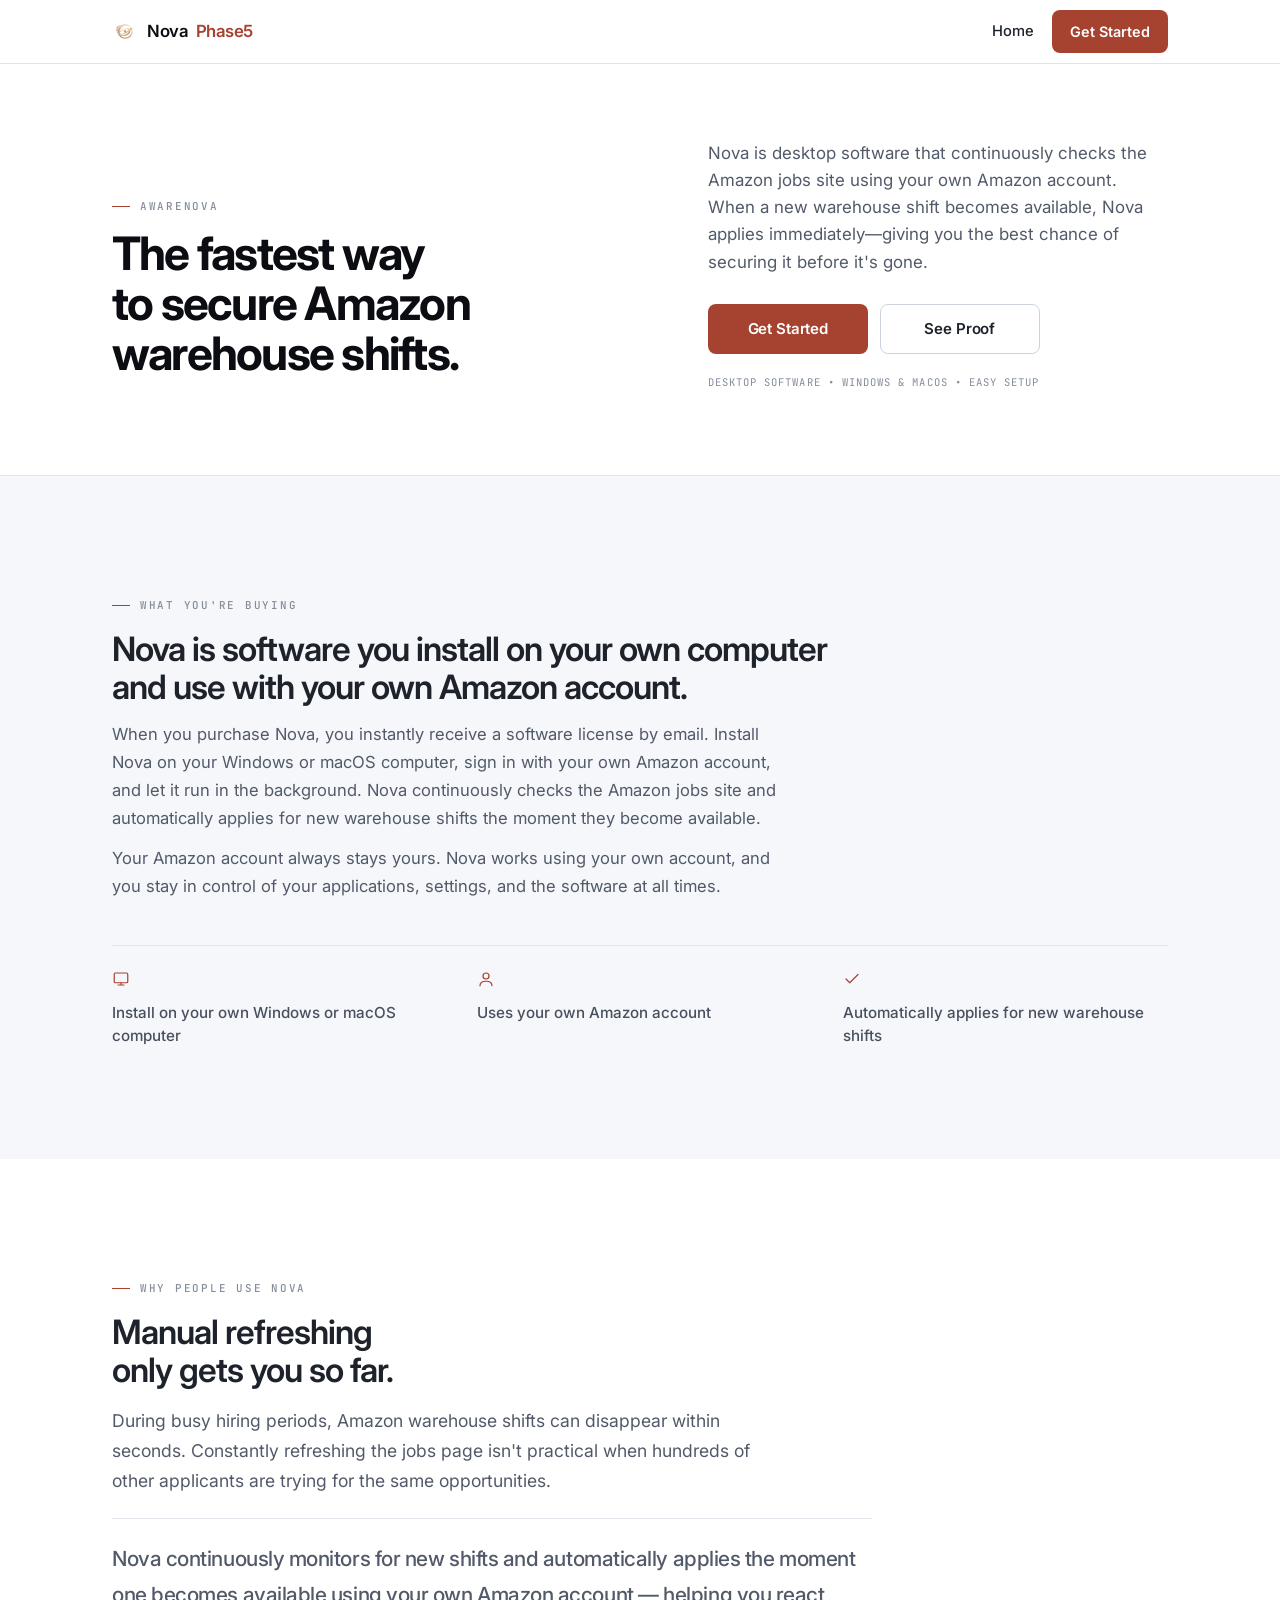
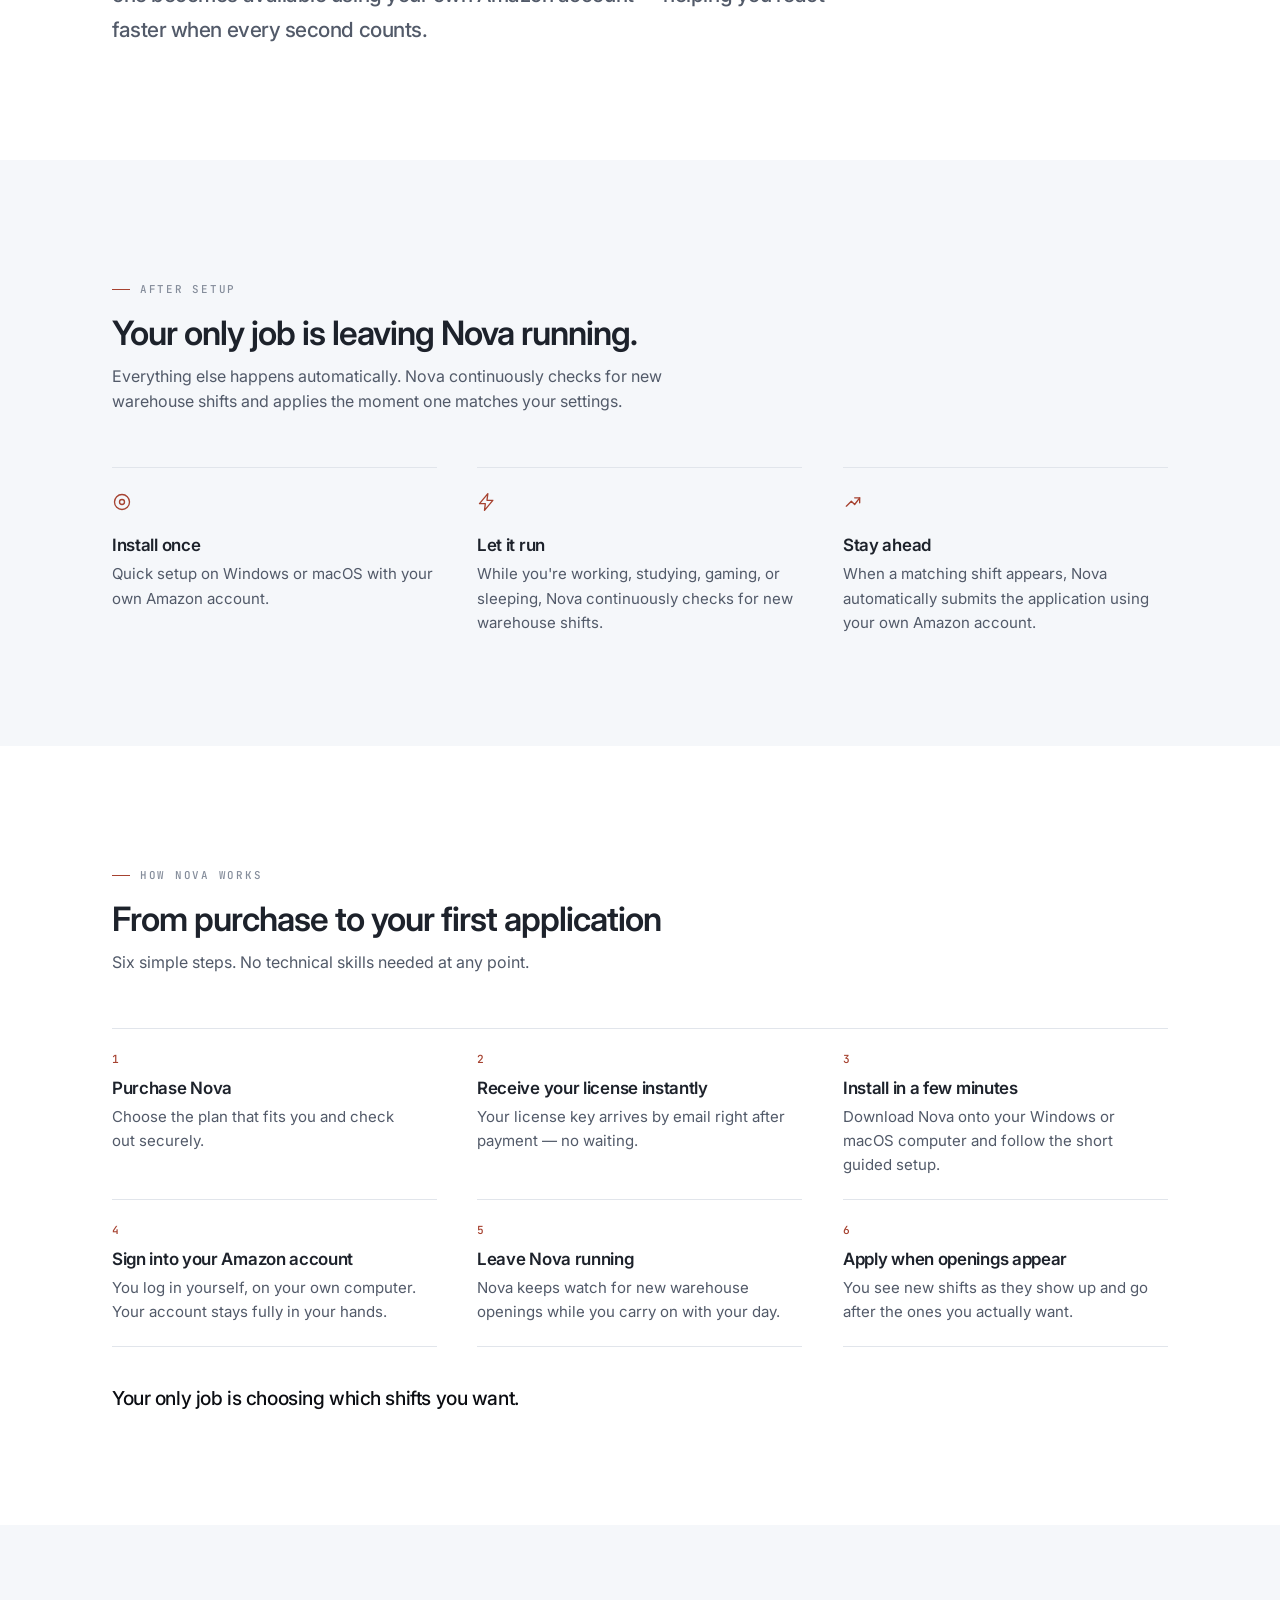
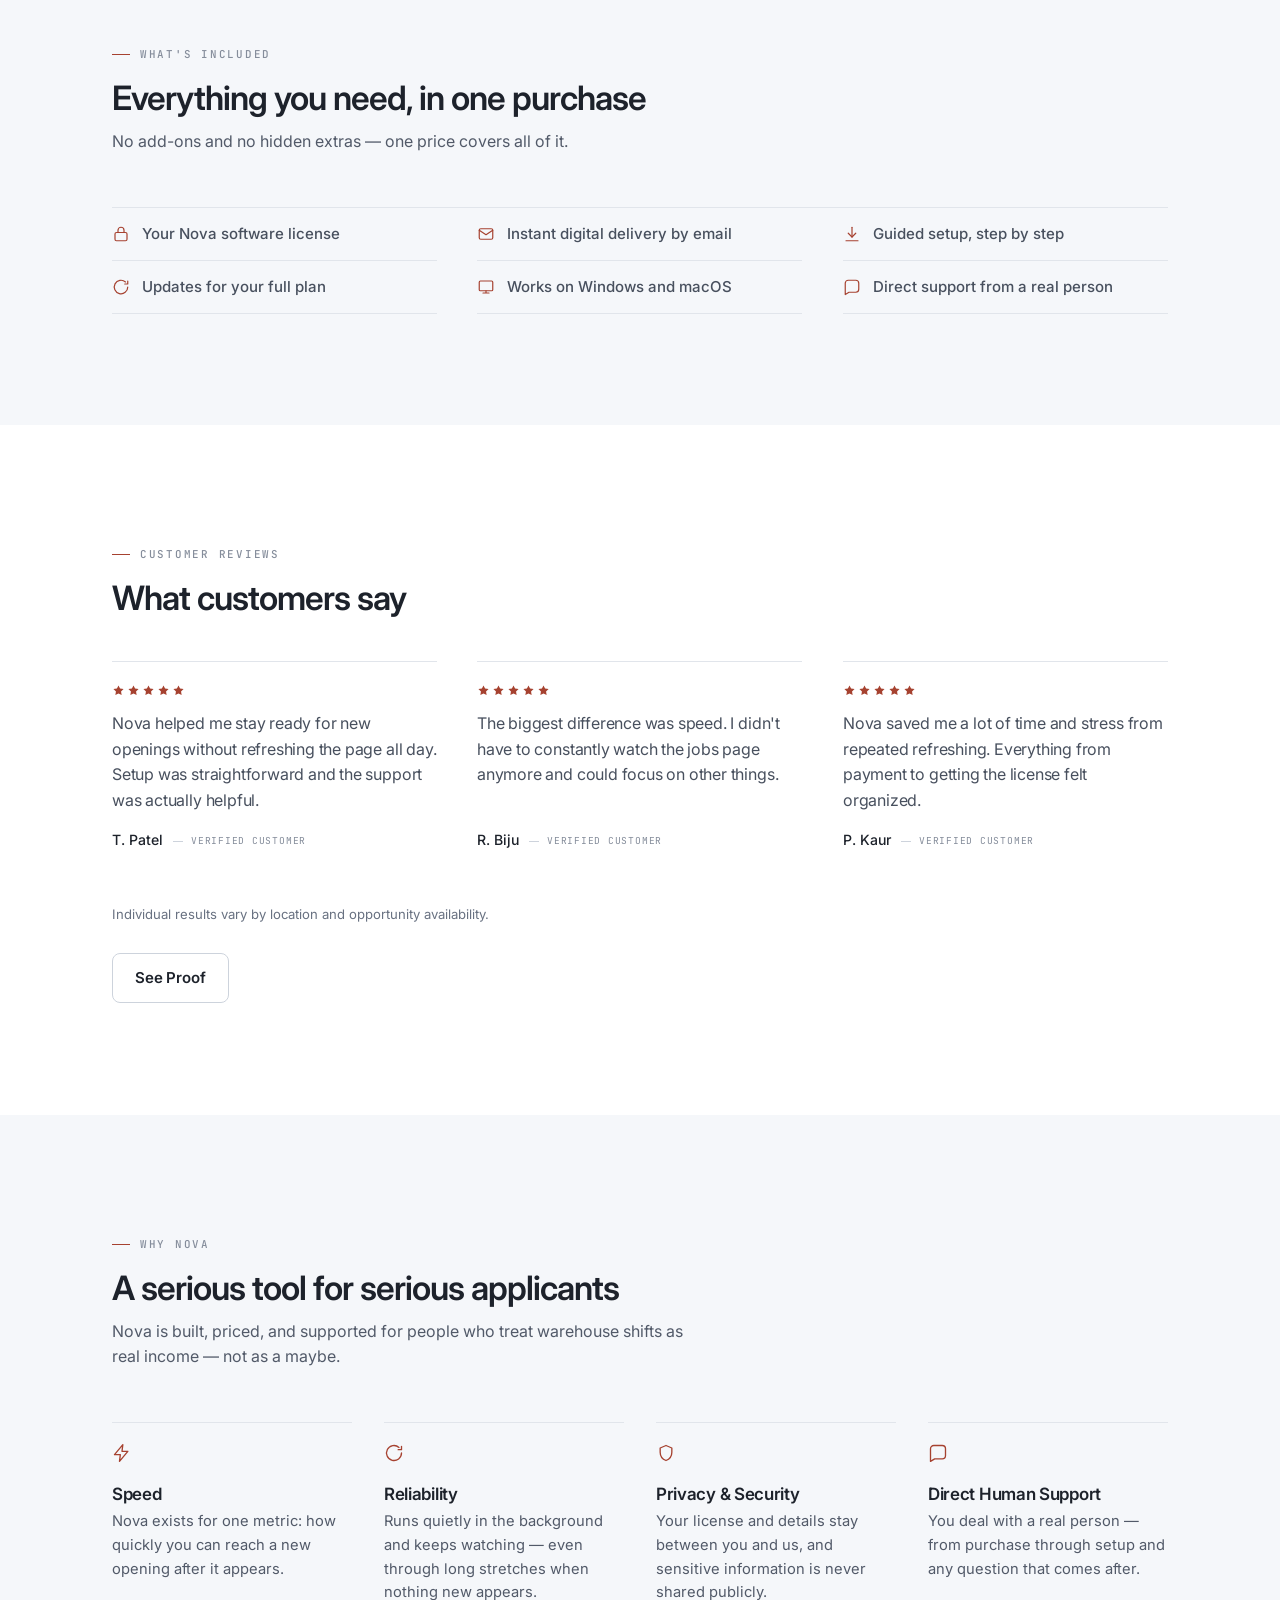
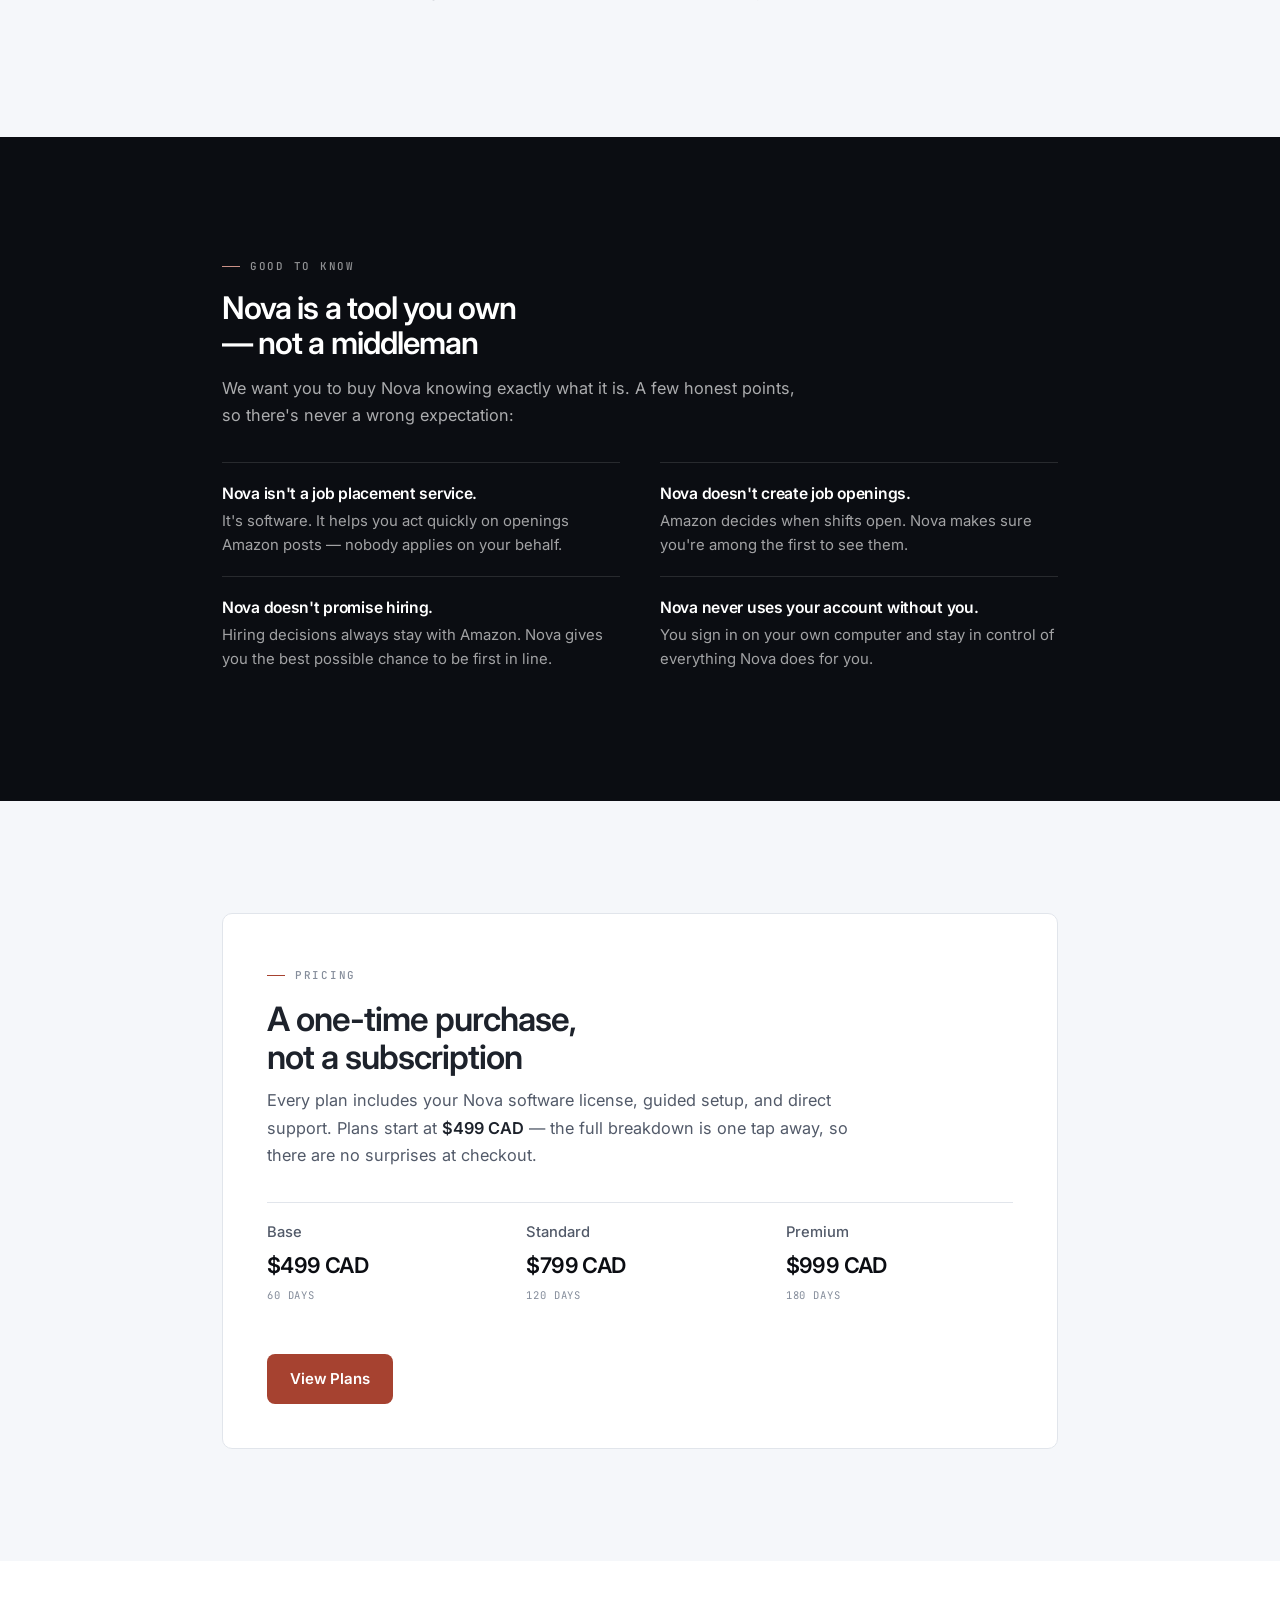
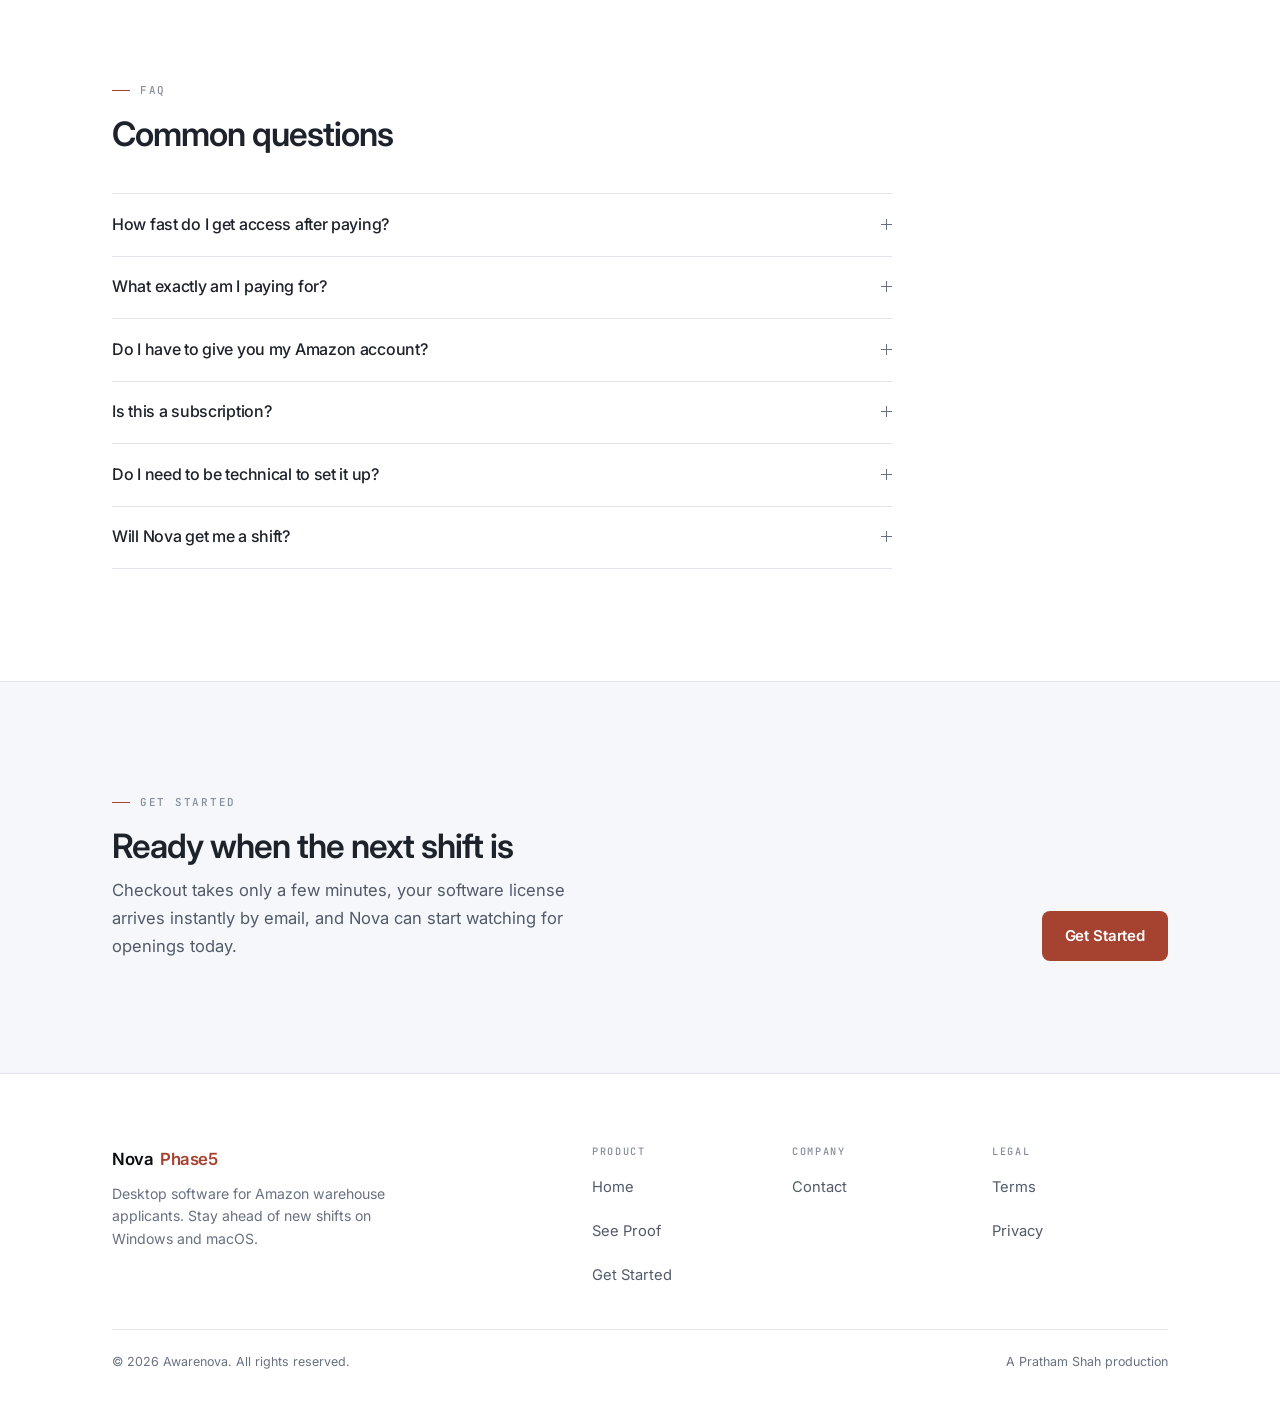
==== commit ce88296d: "Visual Changes" ====
--- a/index.html
+++ b/index.html
@@ -23,6 +23,11 @@
   <link rel="preconnect" href="https://fonts.googleapis.com" />
   <link rel="preconnect" href="https://fonts.gstatic.com" crossorigin />
   <link href="https://fonts.googleapis.com/css2?family=Inter:wght@400;500;600;700&family=JetBrains+Mono:wght@400;500&display=swap" rel="stylesheet" />
+
+  <!-- Dynamic accent: runs before first paint so the page never
+       flashes the fallback colour. Curated palette, client-side
+       only, no storage. See js/accent.js. -->
+  <script src="js/accent.js"></script>
 
   <!-- Styles: global + page-specific -->
   <link rel="stylesheet" href="css/global.css" />
--- a/css/global.css
+++ b/css/global.css
@@ -4,9 +4,13 @@
    buttons, footer, and shared utilities.
 
    DESIGN SYSTEM (2026 rebuild):
-   White base, cool blue-gray secondary surfaces, near-black
-   text, one cobalt accent used sparingly. Flat surfaces, hairline
-   rules instead of boxes, no gradients, no metallic colour.
+   White base, cool blue-gray secondary surfaces, and a fixed
+   six-step neutral text ladder. One accent, used sparingly — and
+   that accent is chosen per page load by js/accent.js from a
+   curated palette, so every component on a given page shares the
+   same colour while successive loads may differ. Flat surfaces,
+   hairline rules instead of boxes, no gradients, no metallic
+   colour. Text colours are never randomised.
 
    Mobile-first: base rules target phones. Larger breakpoints
    scale type and layout up. Most visitors arrive from
@@ -20,35 +24,41 @@
 :root {
   /* Surfaces */
   --bg-0: #FFFFFF;          /* page base */
-  --bg-1: #F4F6FA;          /* alternating band / raised surface */
+  --bg-1: #F5F7FA;          /* alternating band / raised surface */
   --bg-2: #FFFFFF;          /* cards / panels */
   --bg-3: #FAFBFD;          /* hover / inset */
-  --bg-ink: #0C0F16;        /* inverted band */
-
-  /* Text — near-black through cool grays */
-  --text-0: #0A0C11;        /* headings */
-  --text-1: #232936;        /* body */
-  --text-2: #4E5668;        /* secondary body */
-  --text-muted: #6B7385;    /* fine print, labels */
-
-  /* Accent — cobalt. One colour, used sparingly. */
+  --bg-ink: #0B0D12;        /* inverted band */
+
+  /* Text — a deliberate six-step neutral ladder, never randomised.
+     Only the accent below changes between page loads. */
+  --text-0: #0B0D12;        /* display headings (h1) */
+  --text-strong: #1D222B;   /* secondary headings, strong text */
+  --text-1: #48505E;        /* normal body */
+  --text-2: #525A69;        /* secondary body */
+  --text-muted: #687181;    /* supporting text, functional fine print */
+  --text-micro: #858D9B;    /* decorative micro-labels only */
+
+  /* Accent — chosen per page load by js/accent.js from a curated
+     palette and written onto documentElement, which outranks this
+     block. The cobalt values below are the no-JS fallback only. */
   --accent: #1F3FD1;
-  --accent-hover: #16309F;
-  --accent-wash: #EEF1FE;   /* faint tint for washes */
-  --accent-line: #C6D0FA;   /* accent-tinted hairline */
-
-  /* Legacy token aliases — mapped to the new palette so no
-     stylesheet can accidentally reintroduce the old colour. */
-  --accent-light: #16309F;
-  --accent-dark: #16309F;
-  --accent-soft: #1F3FD1;
-  --border-copper: #C6D0FA;
-  --glow-copper: rgba(31, 63, 209, 0.16);
-  --wash-copper: #EEF1FE;
+  --accent-hover: #1A35B0;
+  --accent-wash: #EFF2FD;   /* faint tint for washes / focus rings */
+  --accent-line: #BFC8F5;   /* accent-tinted hairline */
+
+  /* Legacy token aliases. They resolve to the live accent
+     variables, so they follow whatever accent.js picked and can
+     never reintroduce the retired bronze identity. */
+  --accent-light: var(--accent-hover);
+  --accent-dark: var(--accent-hover);
+  --accent-soft: var(--accent);
+  --border-copper: var(--accent-line);
+  --glow-copper: var(--accent-wash);
+  --wash-copper: var(--accent-wash);
 
   /* Lines */
-  --border-soft: #E5E9F0;
-  --border-strong: #CFD5E1;
+  --border-soft: #E1E5EB;
+  --border-strong: #CDD3DC;
 
   /* Typography — Inter throughout, mono reserved for micro-labels */
   --font-body: "Inter", system-ui, -apple-system, "Segoe UI", sans-serif;
@@ -146,7 +156,7 @@
    do the work rather than a second display face. */
 h1, h2, h3, h4 {
   font-family: var(--font-body);
-  color: var(--text-0);
+  color: var(--text-strong);
   font-weight: 600;
   line-height: 1.12;
   letter-spacing: -0.032em;
@@ -157,6 +167,7 @@
   font-size: clamp(2rem, 7.4vw, 3.5rem);
   font-weight: 700;
   letter-spacing: -0.038em;
+  color: var(--text-0);
 }
 
 h2 {
@@ -183,7 +194,7 @@
   font-weight: 500;
   letter-spacing: 0.16em;
   text-transform: uppercase;
-  color: var(--text-muted);
+  color: var(--text-micro);
   display: inline-flex;
   align-items: center;
   gap: 10px;
@@ -277,7 +288,7 @@
 /* Secondary — quiet outline that defers to the primary action */
 .btn-secondary {
   background: transparent;
-  color: var(--text-0);
+  color: var(--text-strong);
   border-color: var(--border-strong);
 }
 
@@ -357,9 +368,9 @@
   transition: color 0.18s var(--ease);
 }
 
-.nav-links a:hover { color: var(--text-0); }
-
-.nav-links a.active { color: var(--text-0); }
+.nav-links a:hover { color: var(--text-strong); }
+
+.nav-links a.active { color: var(--text-strong); }
 
 /* Get Started reads as a compact solid button */
 .nav-links a.nav-cta {
@@ -487,7 +498,7 @@
   font-weight: 500;
   letter-spacing: 0.16em;
   text-transform: uppercase;
-  color: var(--text-muted);
+  color: var(--text-micro);
   margin-bottom: 8px;
 }
 
--- a/css/home.css
+++ b/css/home.css
@@ -68,7 +68,7 @@
   font-size: 0.66rem;
   letter-spacing: 0.1em;
   text-transform: uppercase;
-  color: var(--text-muted);
+  color: var(--text-micro);
 }
 
 @media (min-width: 560px) {
@@ -353,7 +353,7 @@
   gap: 10px;
   font-size: 0.88rem;
   font-weight: 500;
-  color: var(--text-0);
+  color: var(--text-strong);
 }
 
 .rp-verified {
@@ -361,7 +361,7 @@
   font-size: 0.6rem;
   letter-spacing: 0.08em;
   text-transform: uppercase;
-  color: var(--text-muted);
+  color: var(--text-micro);
   font-weight: 400;
 }
 
@@ -435,7 +435,13 @@
 .clarity-card { padding: 0; }
 
 .clarity-card .eyebrow { margin-bottom: 16px; color: rgba(255, 255, 255, 0.55); }
-.clarity-card .eyebrow::before { background: #7C93F5; }
+/* On the inverted band the accent rule is lightened so it stays
+   visible on near-black. --accent-line is the fallback for
+   browsers without color-mix(). */
+.clarity-card .eyebrow::before {
+  background: var(--accent-line);
+  background: color-mix(in srgb, var(--accent) 58%, #FFFFFF);
+}
 
 .clarity-card h2 {
   color: #FFFFFF;
@@ -506,7 +512,7 @@
 }
 
 .price-card p strong {
-  color: var(--text-0);
+  color: var(--text-strong);
   font-weight: 600;
 }
 
@@ -547,7 +553,7 @@
   font-size: 0.66rem;
   letter-spacing: 0.08em;
   text-transform: uppercase;
-  color: var(--text-muted);
+  color: var(--text-micro);
   min-width: 62px;
   text-align: right;
 }
--- a/css/faq.css
+++ b/css/faq.css
@@ -32,7 +32,7 @@
   font-size: 1rem;
   font-weight: 500;
   letter-spacing: -0.018em;
-  color: var(--text-0);
+  color: var(--text-strong);
   display: flex;
   justify-content: space-between;
   align-items: center;
@@ -61,7 +61,7 @@
   transition: transform 0.28s var(--ease);
 }
 
-.faq-item[open] summary { color: var(--text-0); }
+.faq-item[open] summary { color: var(--text-strong); }
 
 .faq-item[open] summary::after { transform: rotate(90deg); }
 
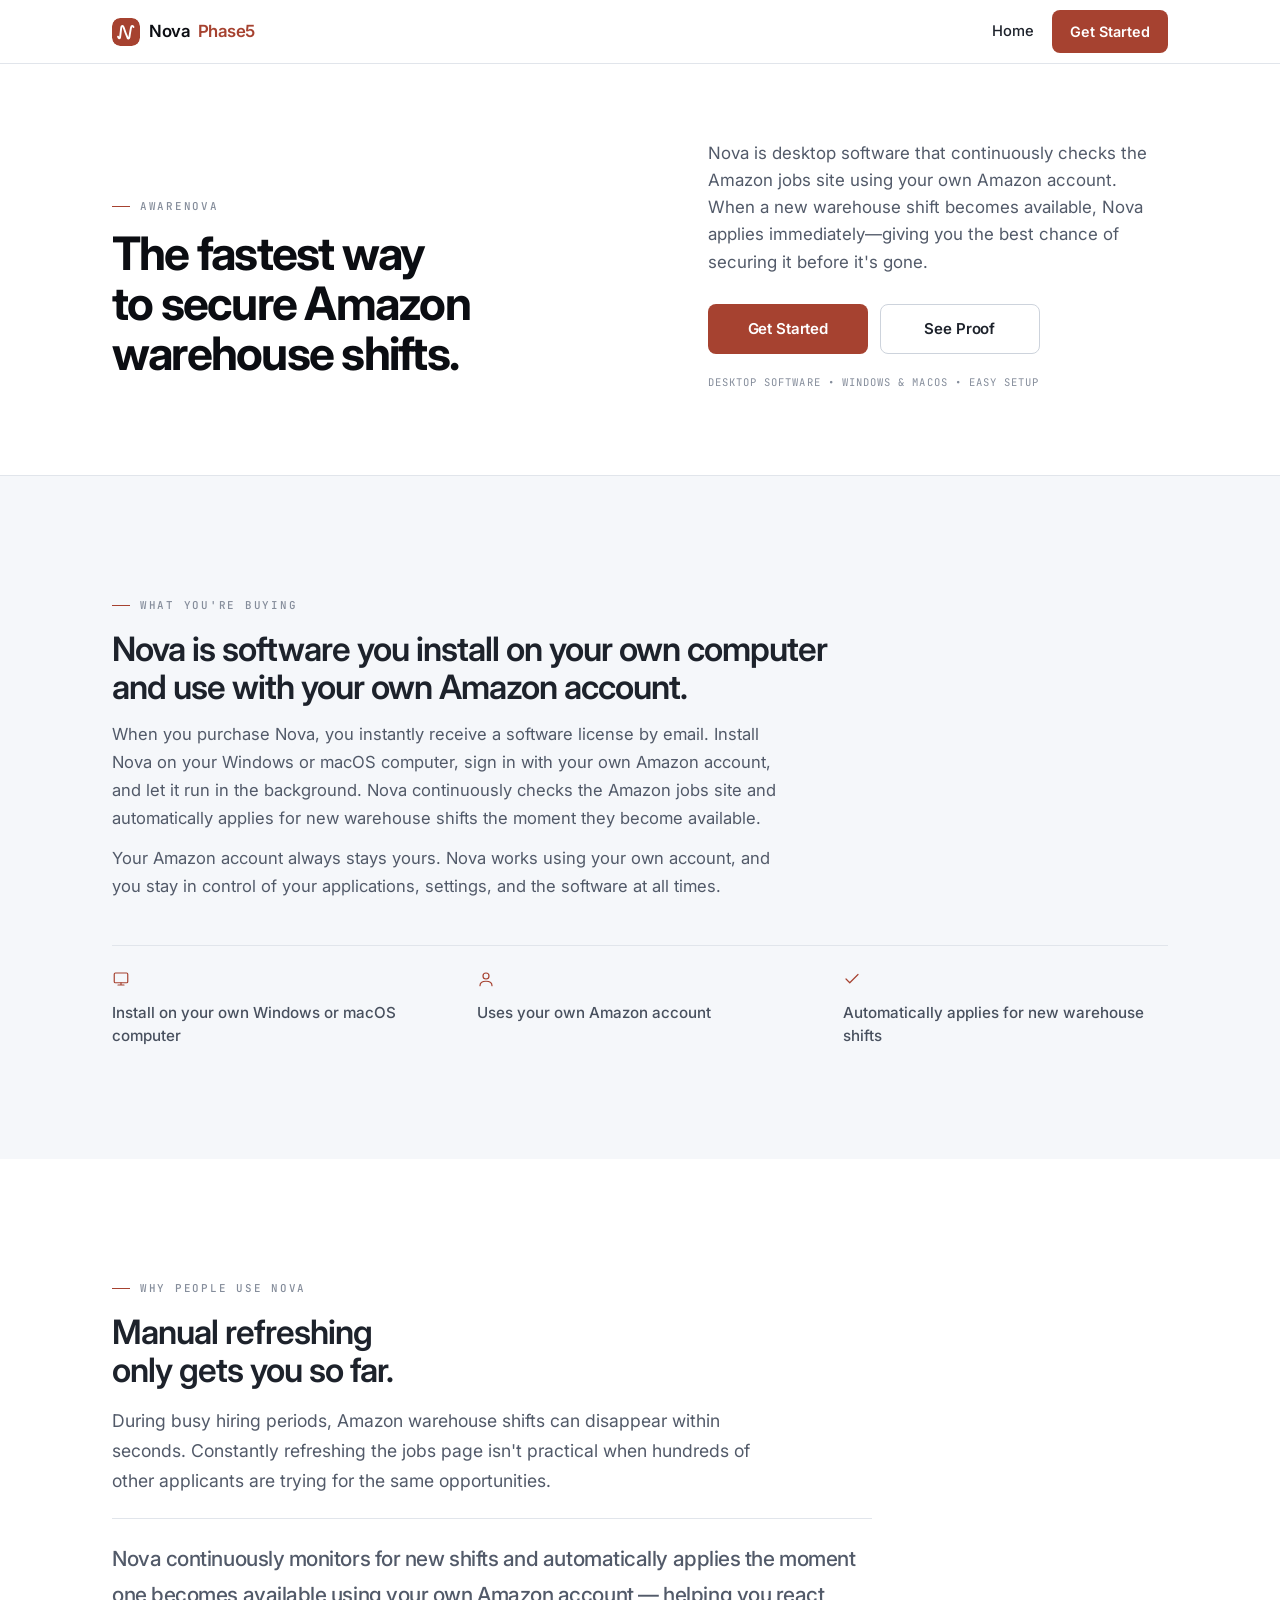
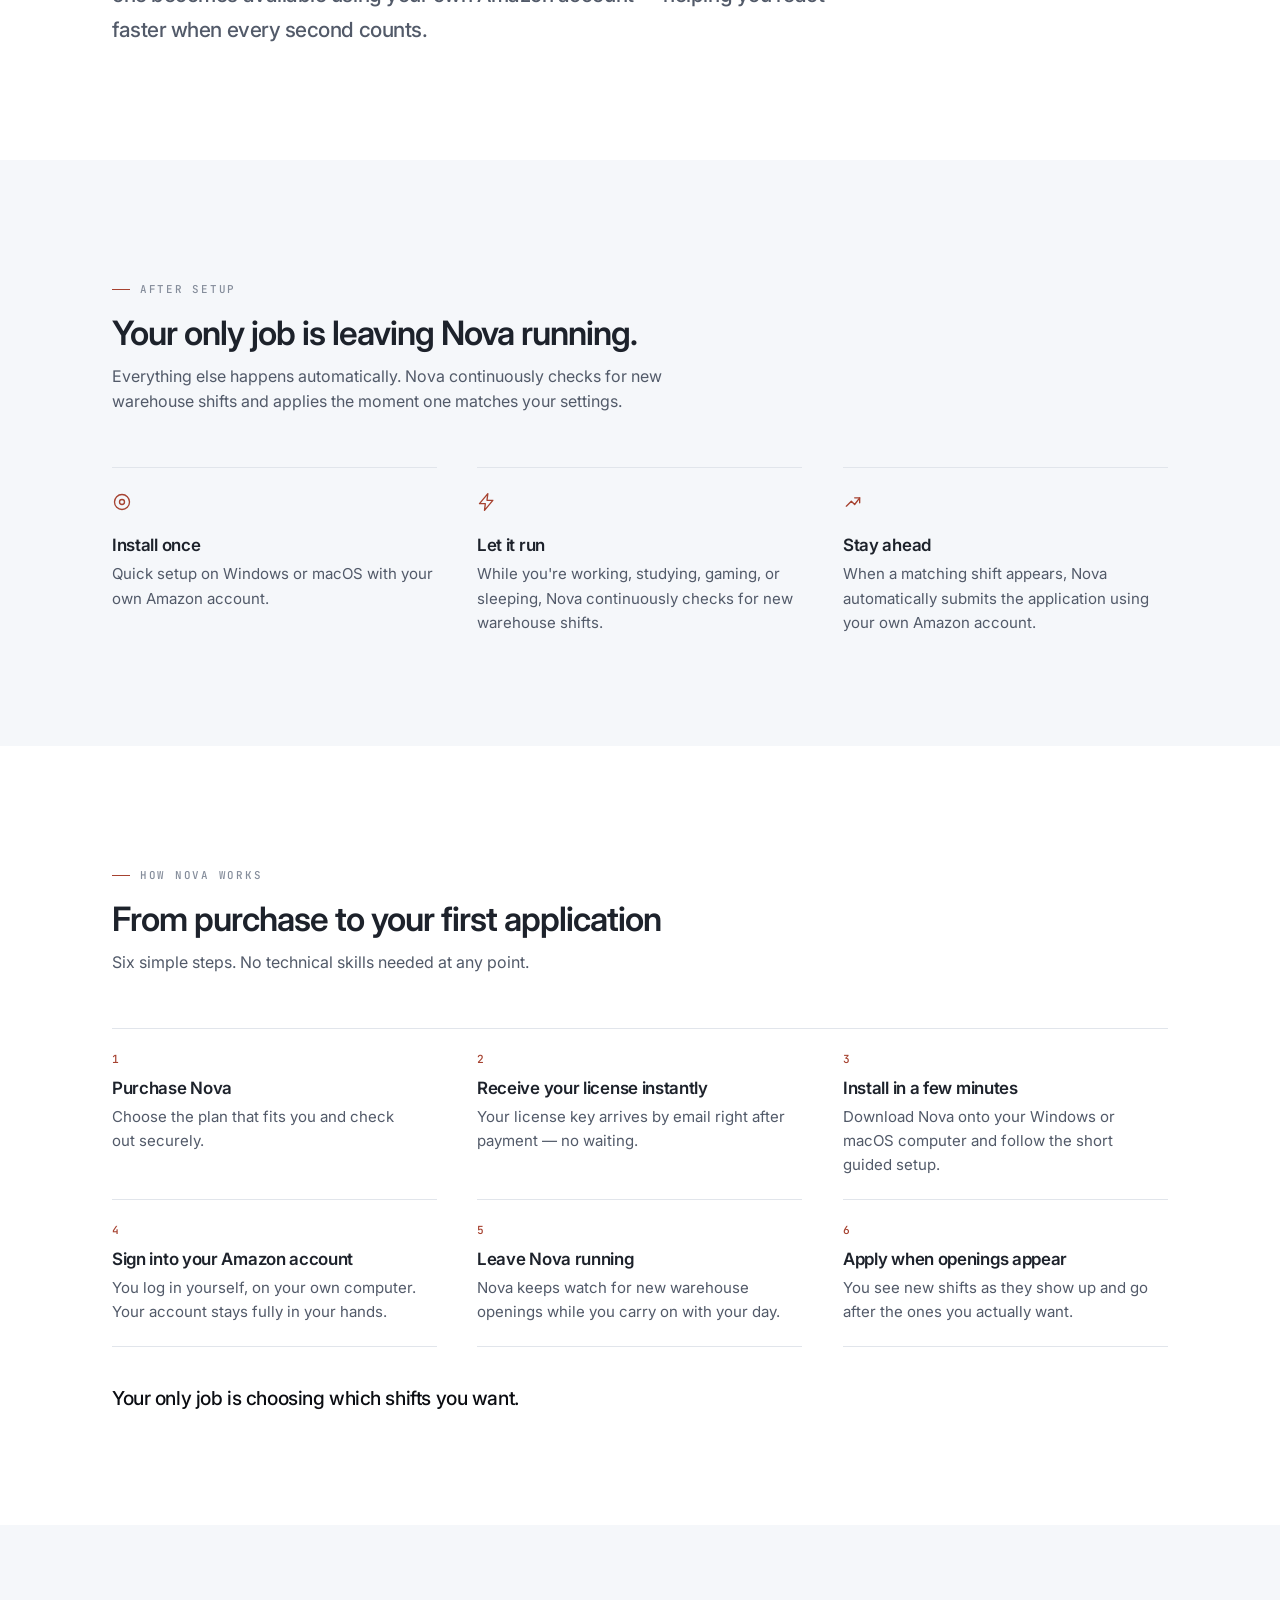
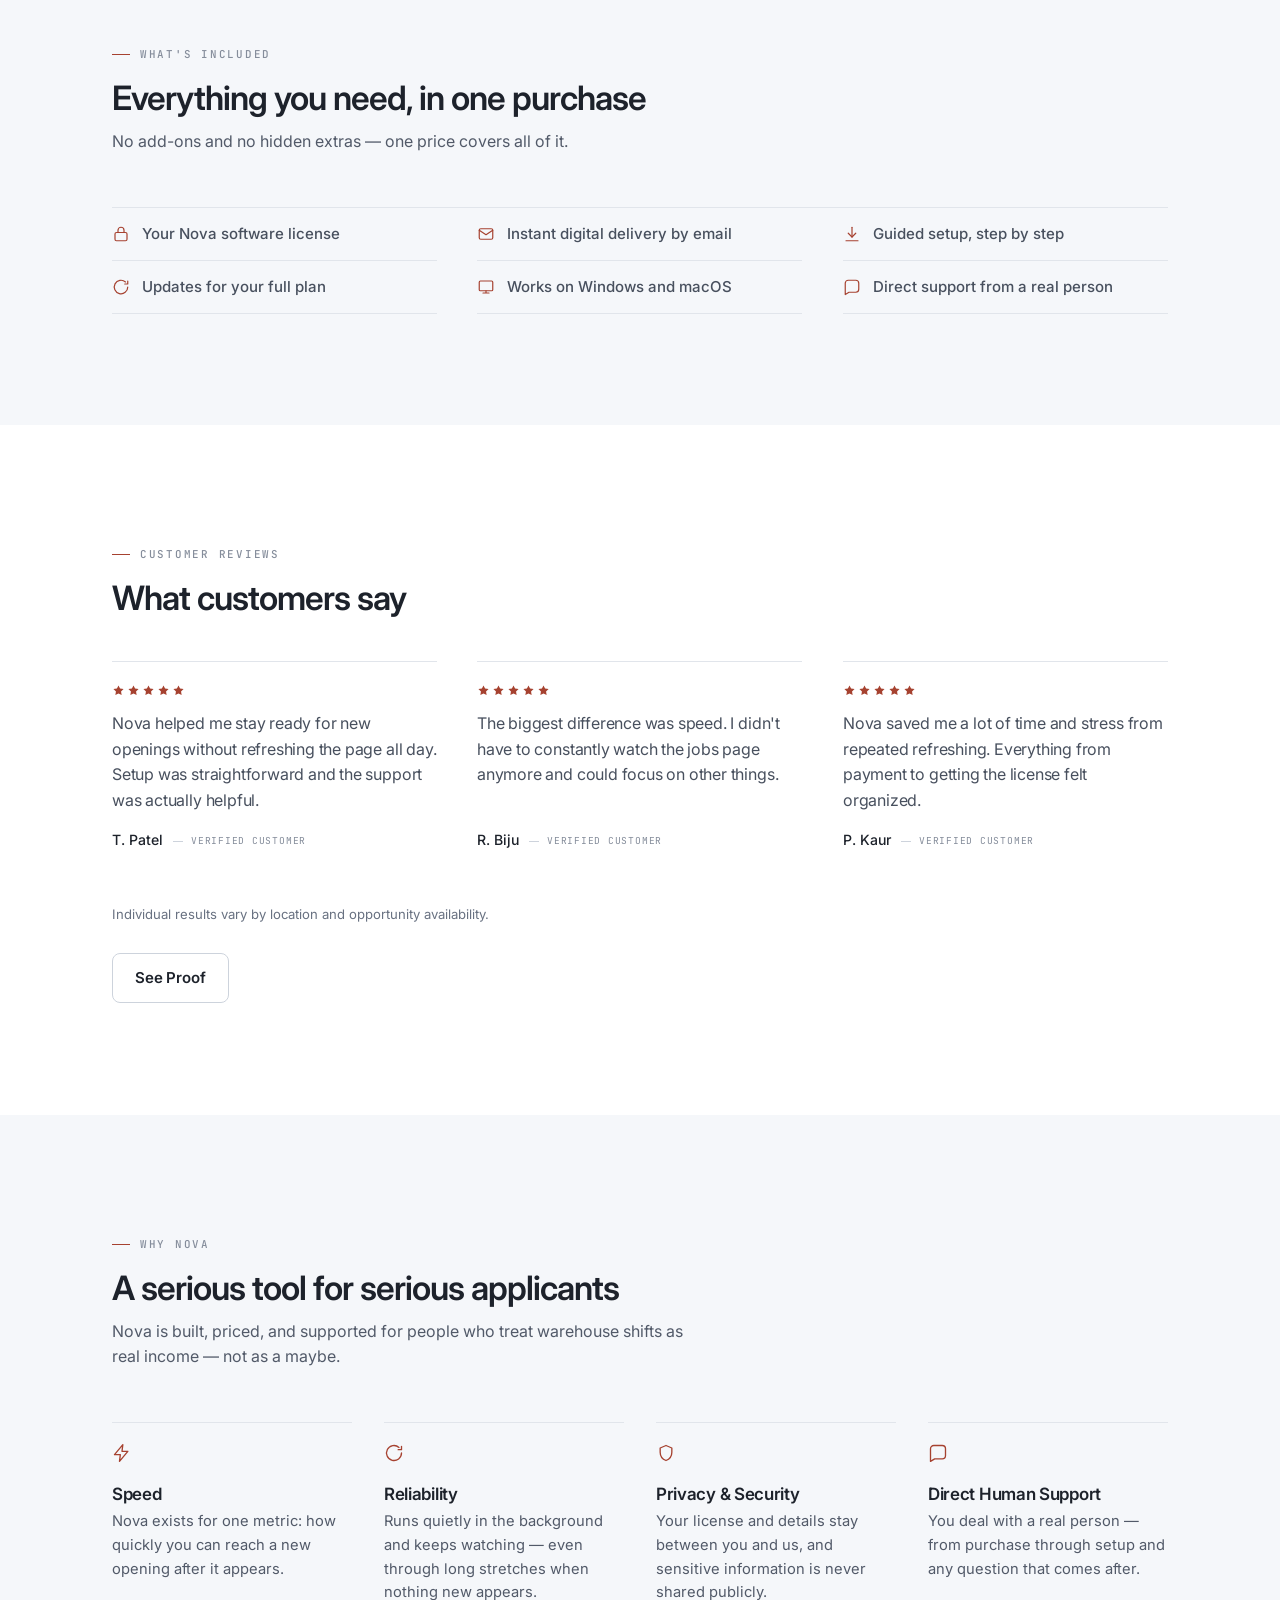
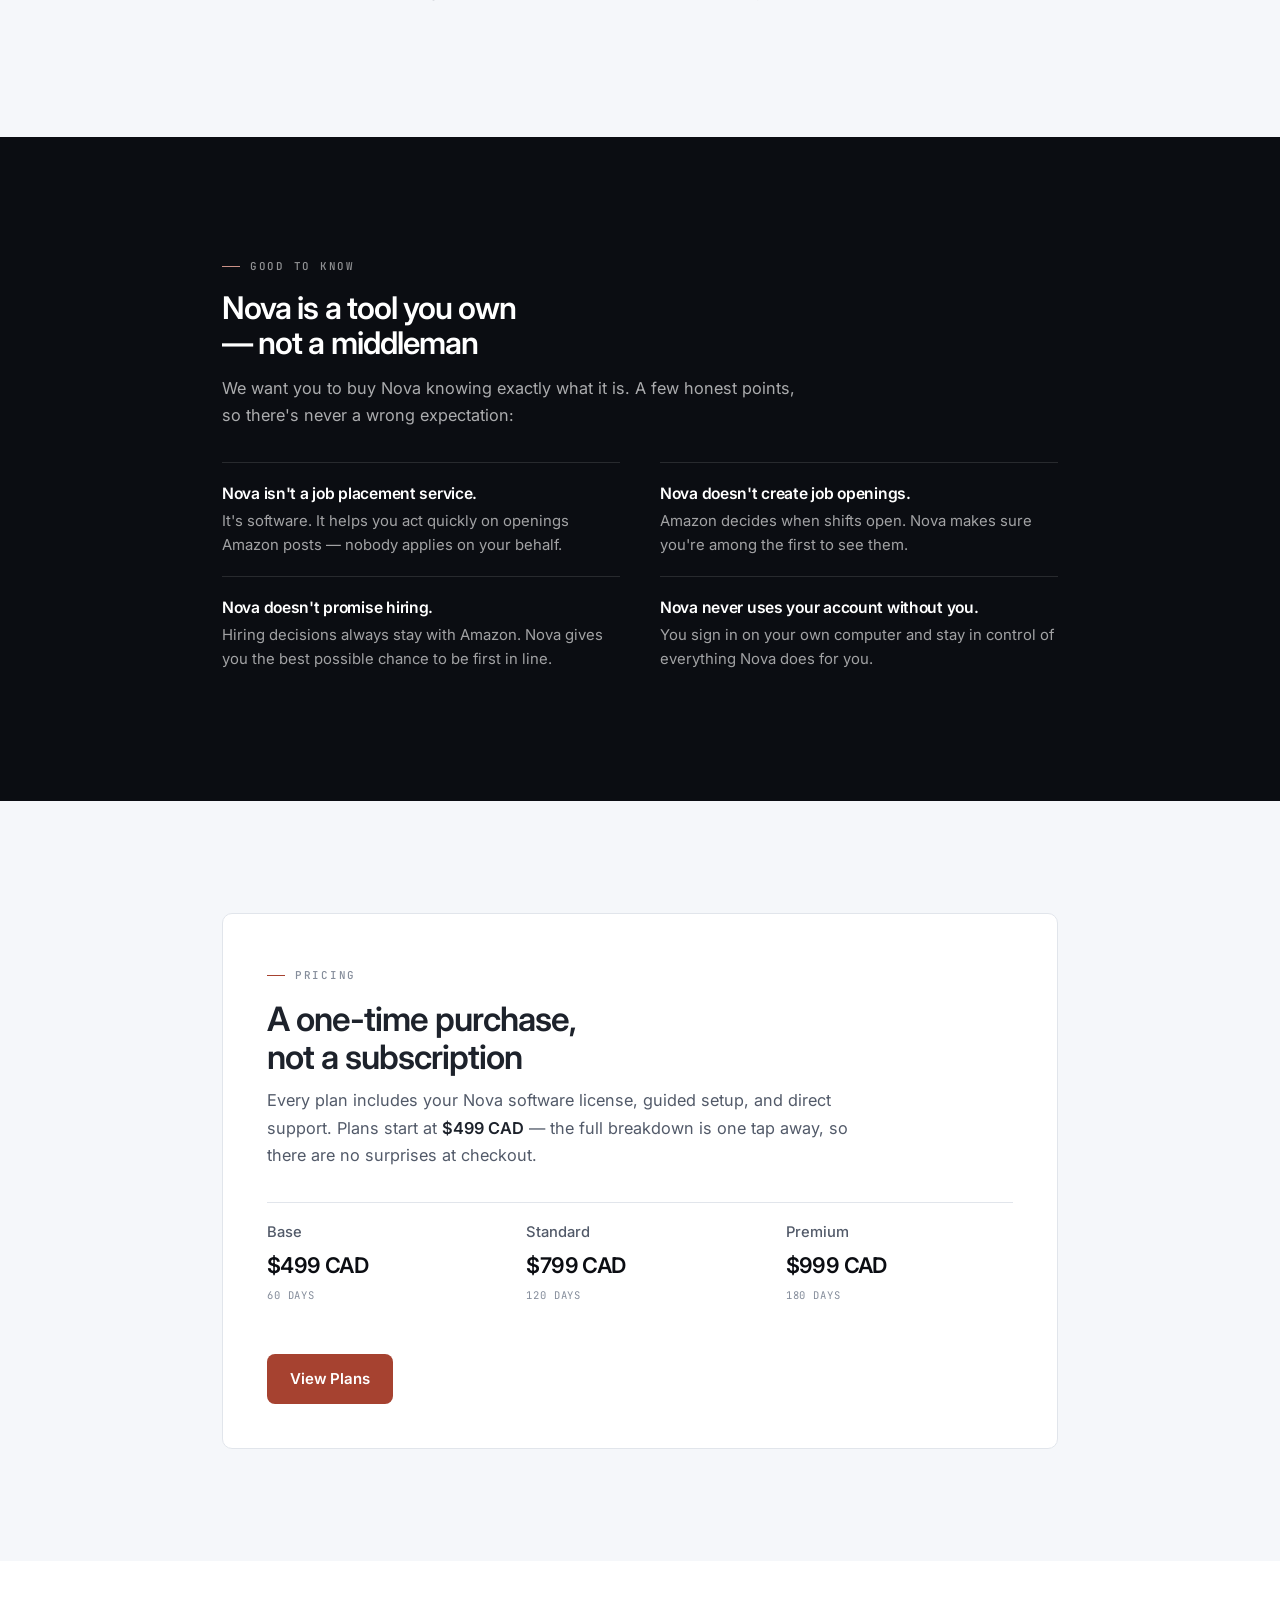
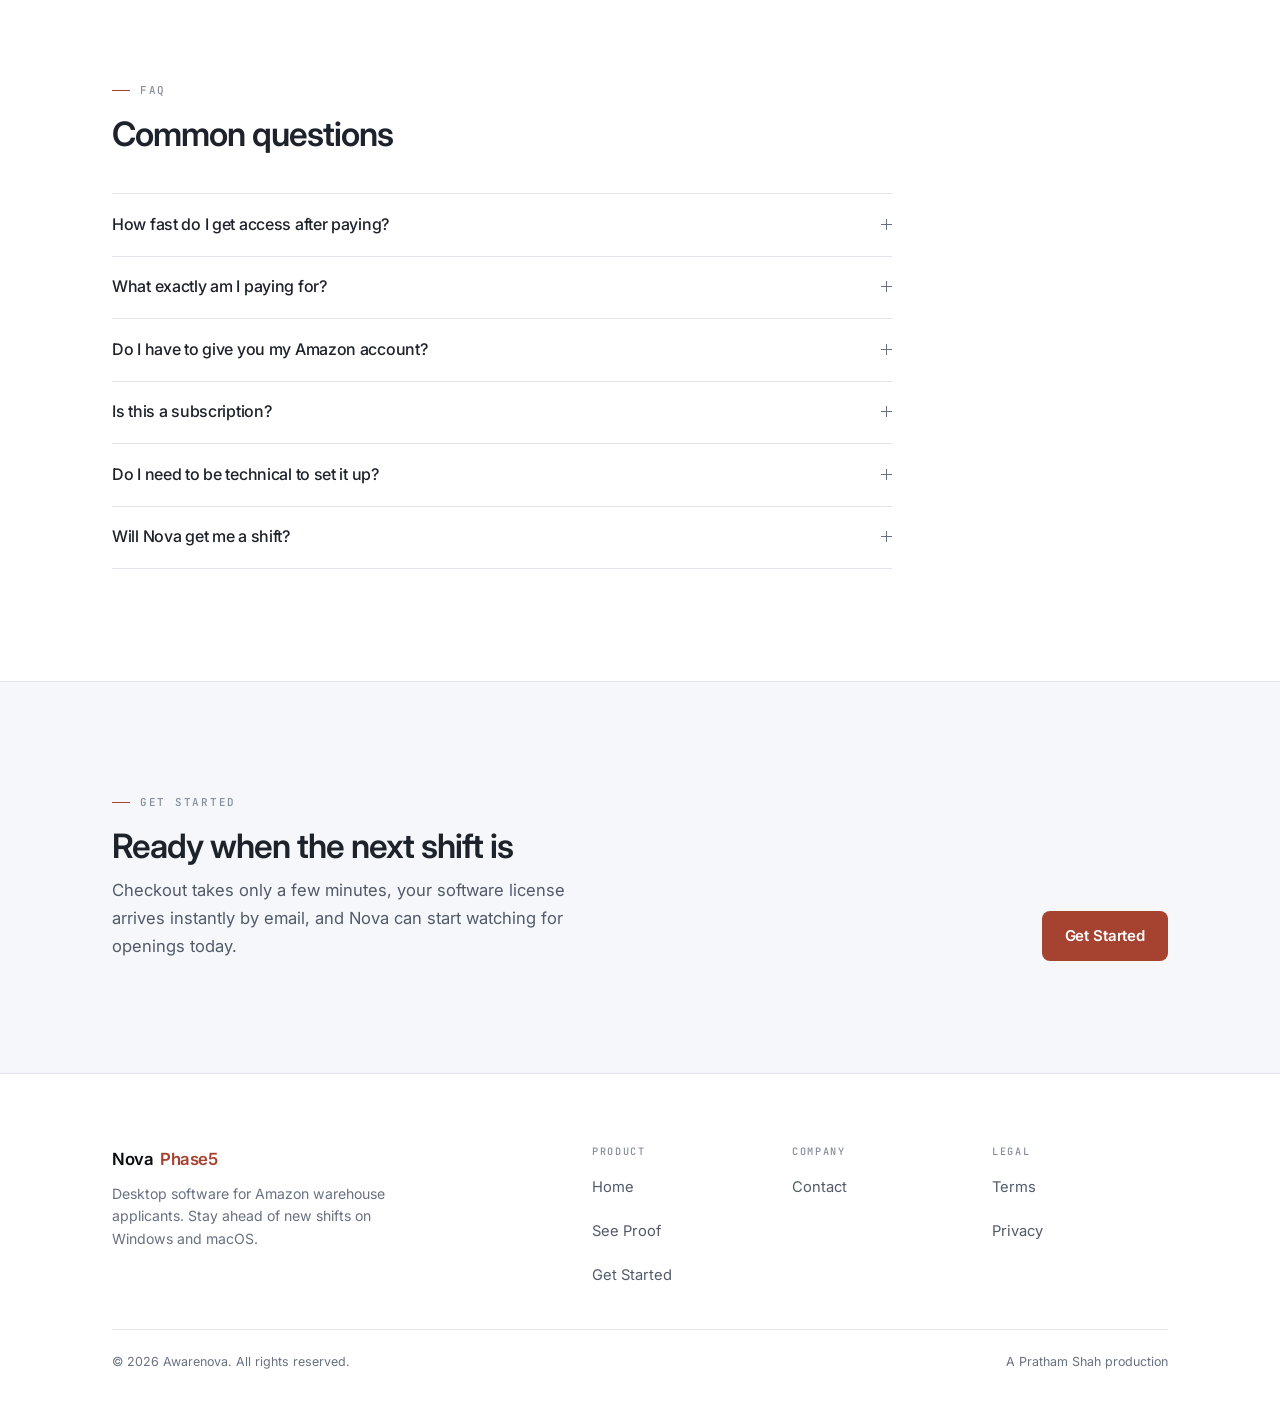
==== commit 1b219a4a: "Logo Change" ====
--- a/index.html
+++ b/index.html
@@ -8,8 +8,8 @@
   <meta name="theme-color" content="#FFFFFF" />
 
   <!-- Favicon / touch icon -->
-  <link rel="icon" type="image/png" href="assets/icon.png" />
-  <link rel="apple-touch-icon" href="assets/icon.png" />
+  <link rel="icon" type="image/svg+xml" href="assets/logo-n.svg" />
+  <link rel="apple-touch-icon" href="assets/logo-n.svg" />
 
   <!-- Open Graph (awarenova.ca) -->
   <meta property="og:title" content="Nova Phase5 — Secure Amazon warehouse shifts faster" />
@@ -42,7 +42,7 @@
        needs no build step — update here AND in every /pages file. -->
   <nav class="site-nav">
     <div class="container">
-      <a href="index.html" class="nav-logo"><img src="assets/icon.png" alt="" aria-hidden="true" />Nova<span class="mark">Phase5</span></a>
+      <a href="index.html" class="nav-logo"><svg class="nav-badge" viewBox="0 0 48 48" aria-hidden="true" focusable="false"><rect class="badge-bg" width="48" height="48" rx="14"/><path class="badge-n" d="M 10.4 32.2 C 11.4 35.4 13.4 35.8 13.8 33.2 C 14.6 28 15.2 21.2 15.8 16.6 C 16.2 13 18.8 12.6 19.9 15.8 C 21.8 21.6 24.2 28.4 26.6 33.8 C 27.6 35.9 29.4 35.5 29.8 33 C 30.7 27.2 31.7 20.6 32.7 16 C 33.4 12.8 36 12.8 36.8 15.6"/></svg>Nova<span class="mark">Phase5</span></a>
 
       <button class="nav-toggle" aria-label="Open menu" aria-expanded="false" aria-controls="nav-links">
         <span></span><span></span><span></span>
--- a/css/global.css
+++ b/css/global.css
@@ -342,12 +342,37 @@
 
 .nav-logo .mark { color: var(--accent); }
 
-.site-nav .nav-logo img {
-  height: 26px;
-  width: auto;
+/* ---------- LOGO MARK ----------
+   Original inline SVG: a script capital N in white on a soft
+   squircle badge. The badge is filled from --accent so it tracks
+   whatever colour js/accent.js picked for this page load, in sync
+   with the Get Started buttons and the Phase5 wordmark. The N
+   itself is always white and never uses the accent, so it stays
+   legible on every palette entry.
+
+   The same geometry ships as assets/logo-n.svg for the favicon
+   and apple-touch-icon, which cannot read custom properties. */
+.site-nav .nav-badge {
+  height: 28px;
+  width: 28px;
   display: block;
   flex-shrink: 0;
   margin-right: 2px;
+  border-radius: 8px;   /* matches the rx, so any focus ring hugs the badge */
+}
+
+.nav-badge .badge-bg {
+  fill: var(--accent);
+  transition: fill 0.18s var(--ease);
+}
+
+/* Never accent-coloured — white on every palette entry. */
+.nav-badge .badge-n {
+  fill: none;
+  stroke: #FFFFFF;
+  stroke-width: 3.3;
+  stroke-linecap: round;
+  stroke-linejoin: round;
 }
 
 .nav-links {
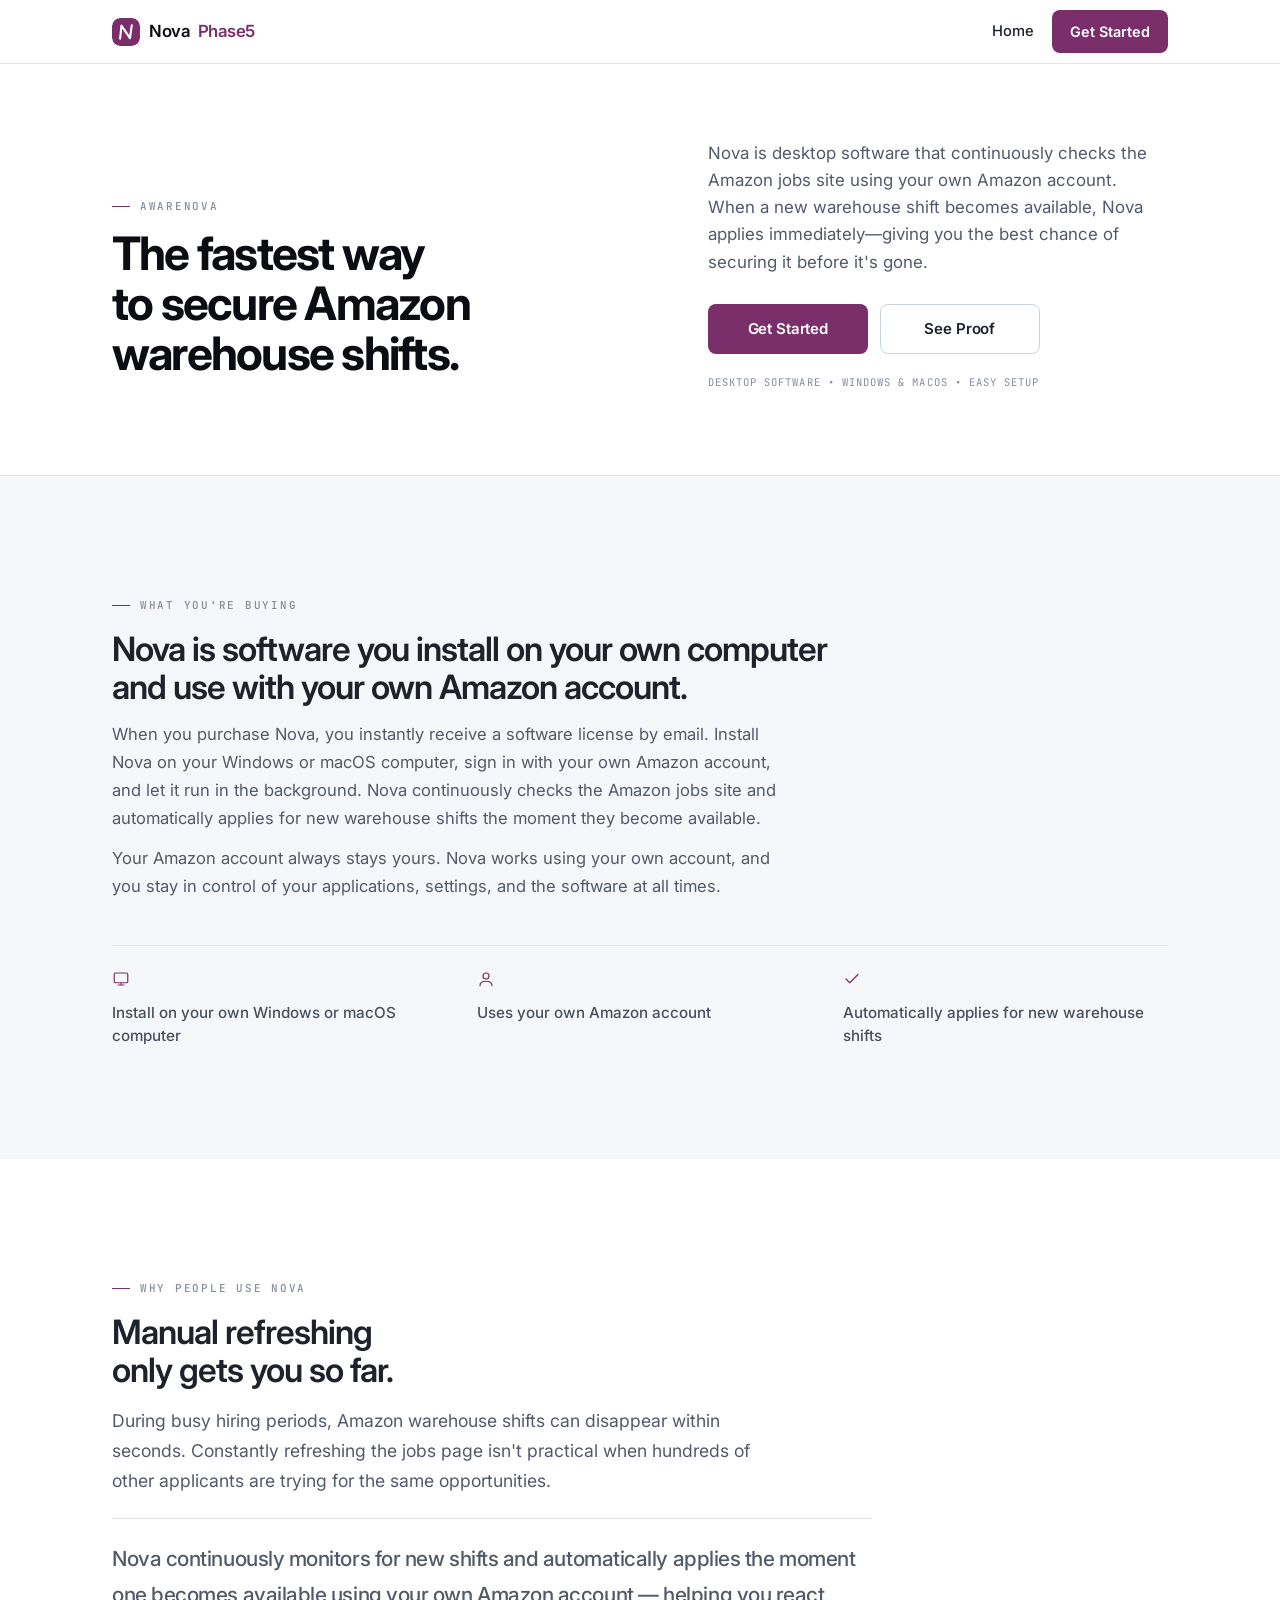
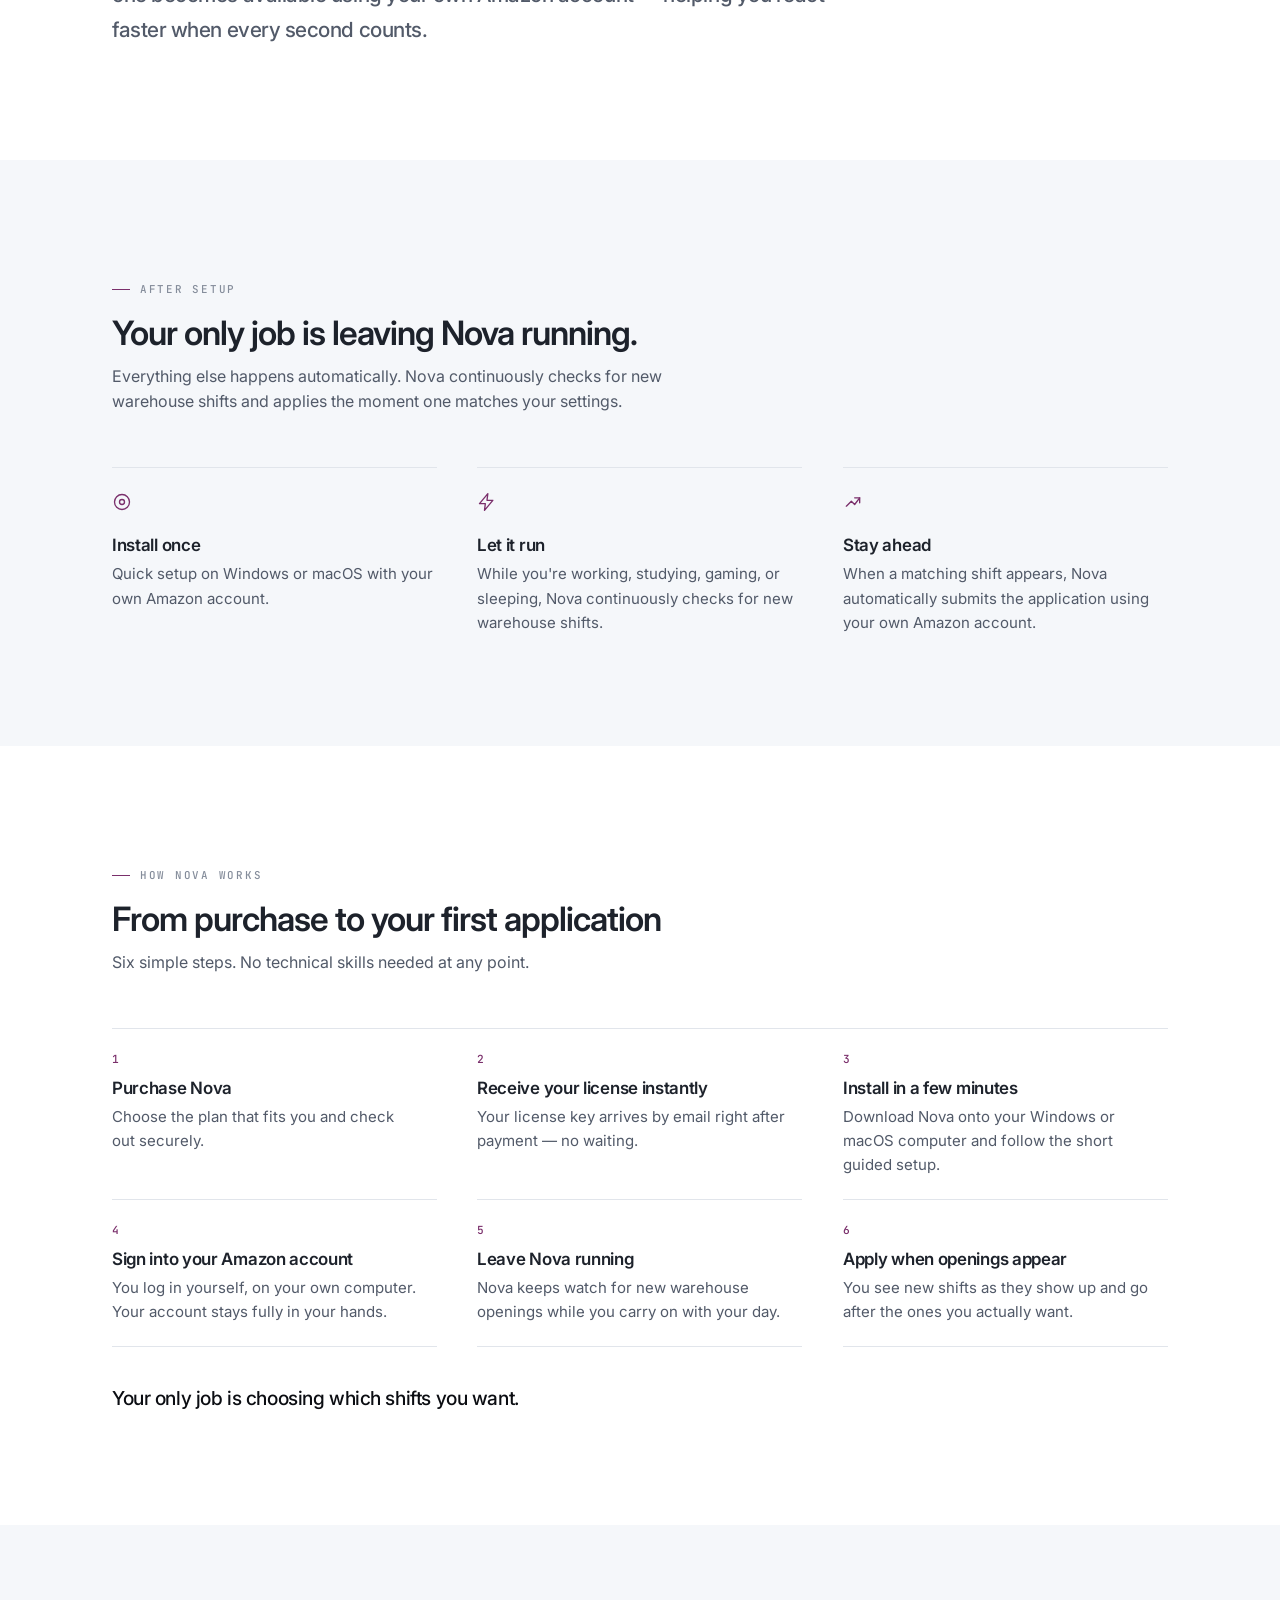
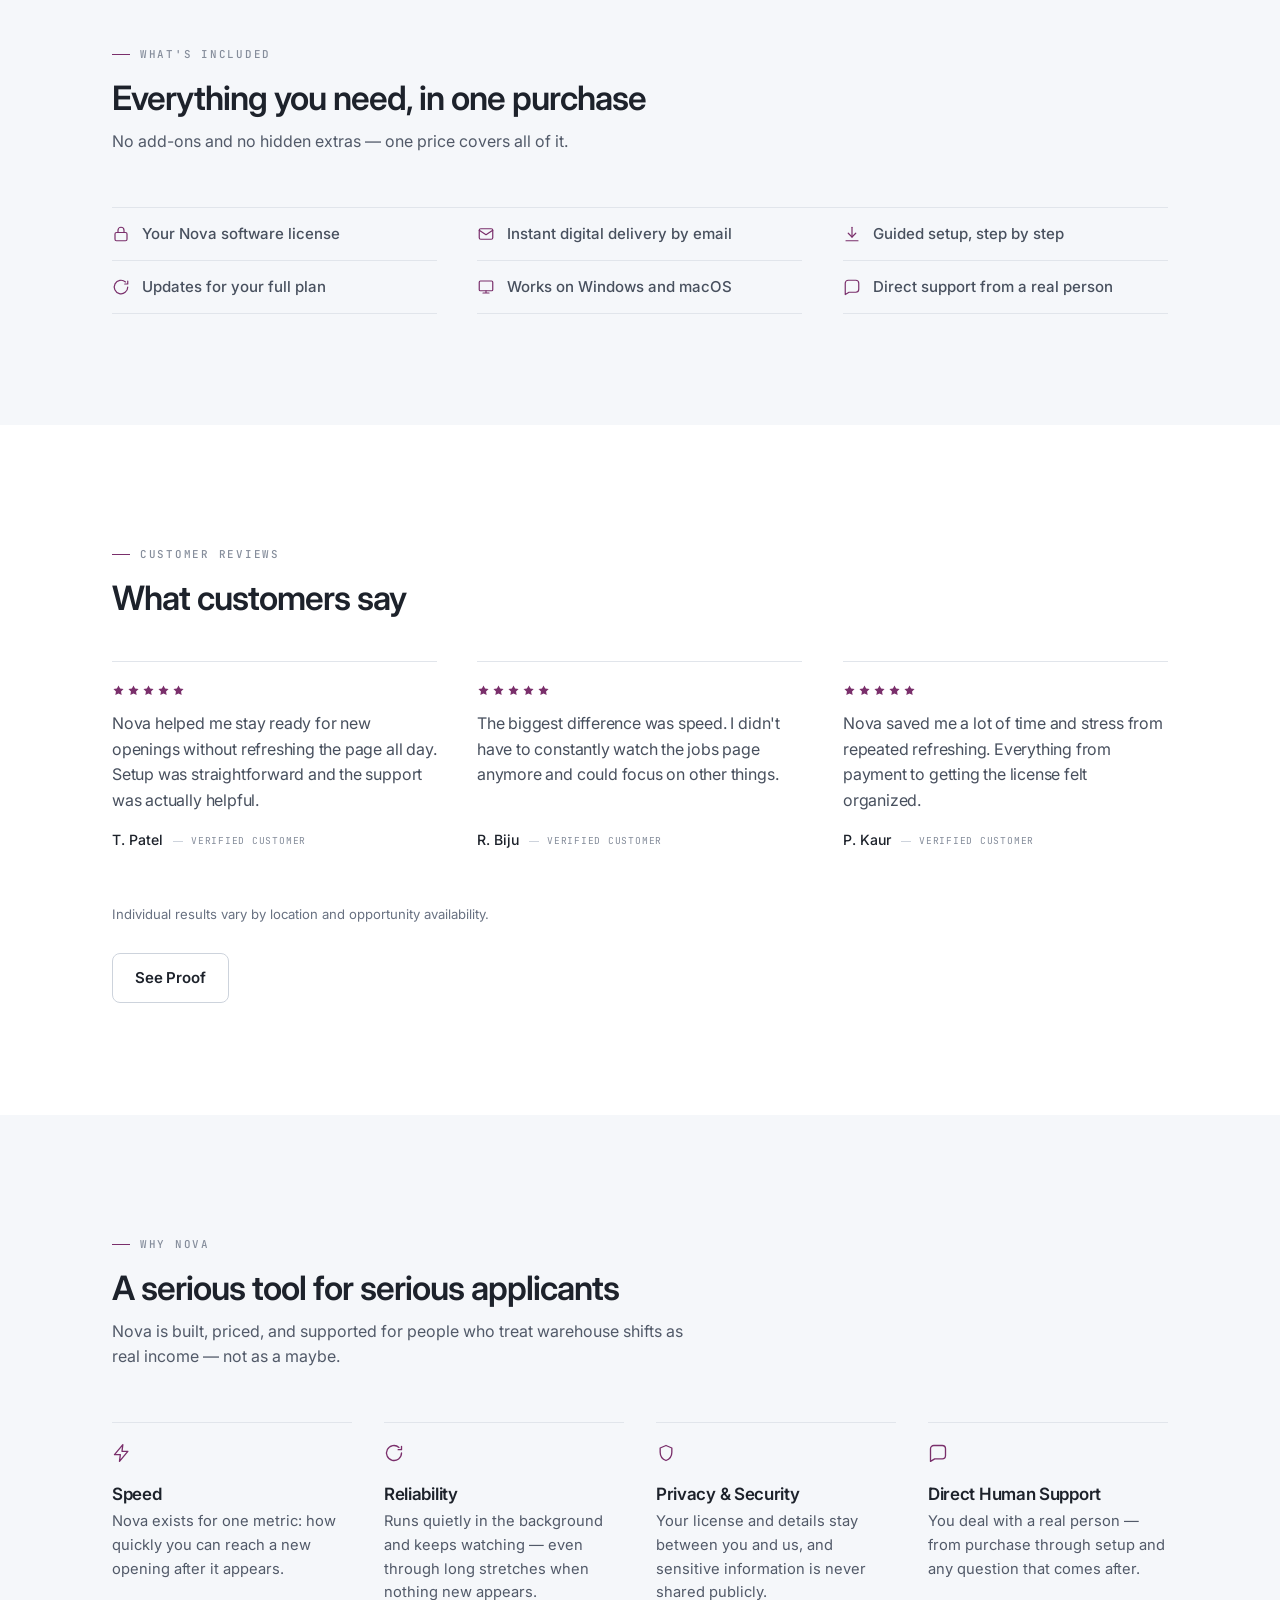
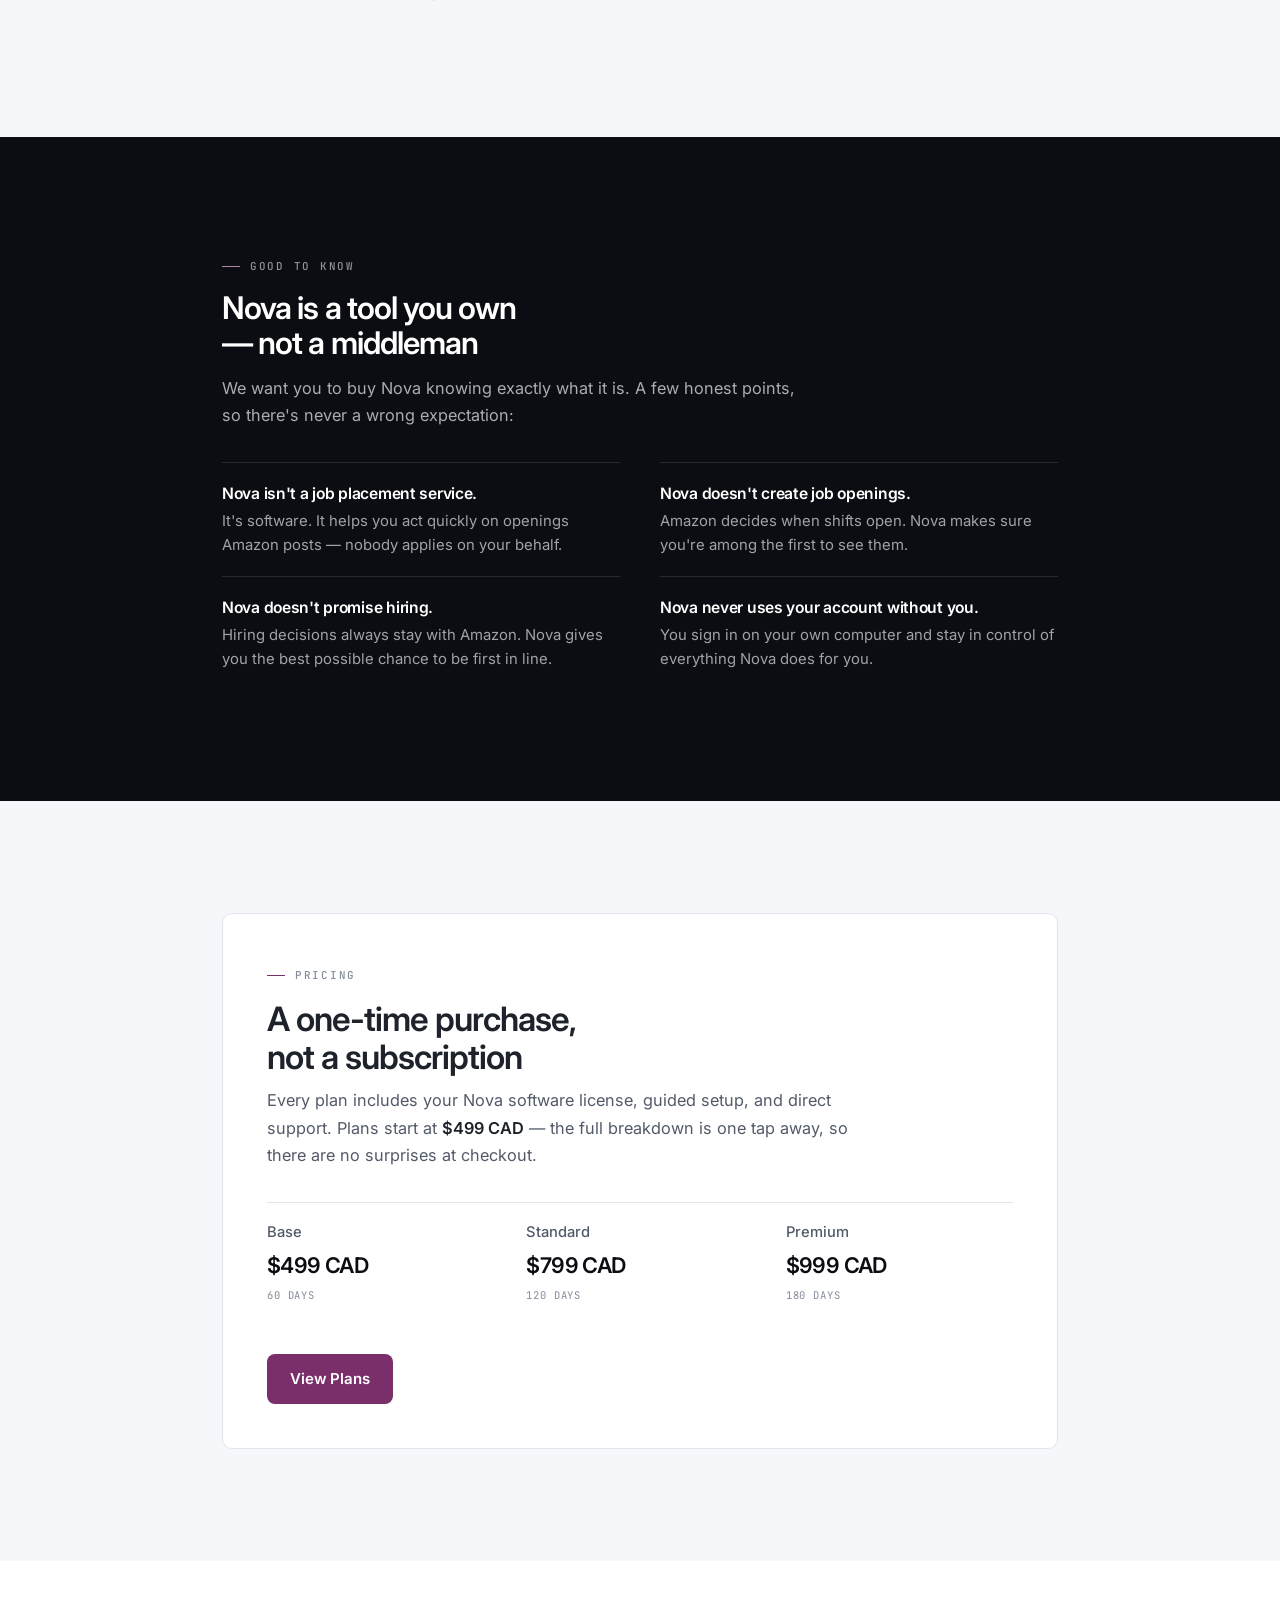
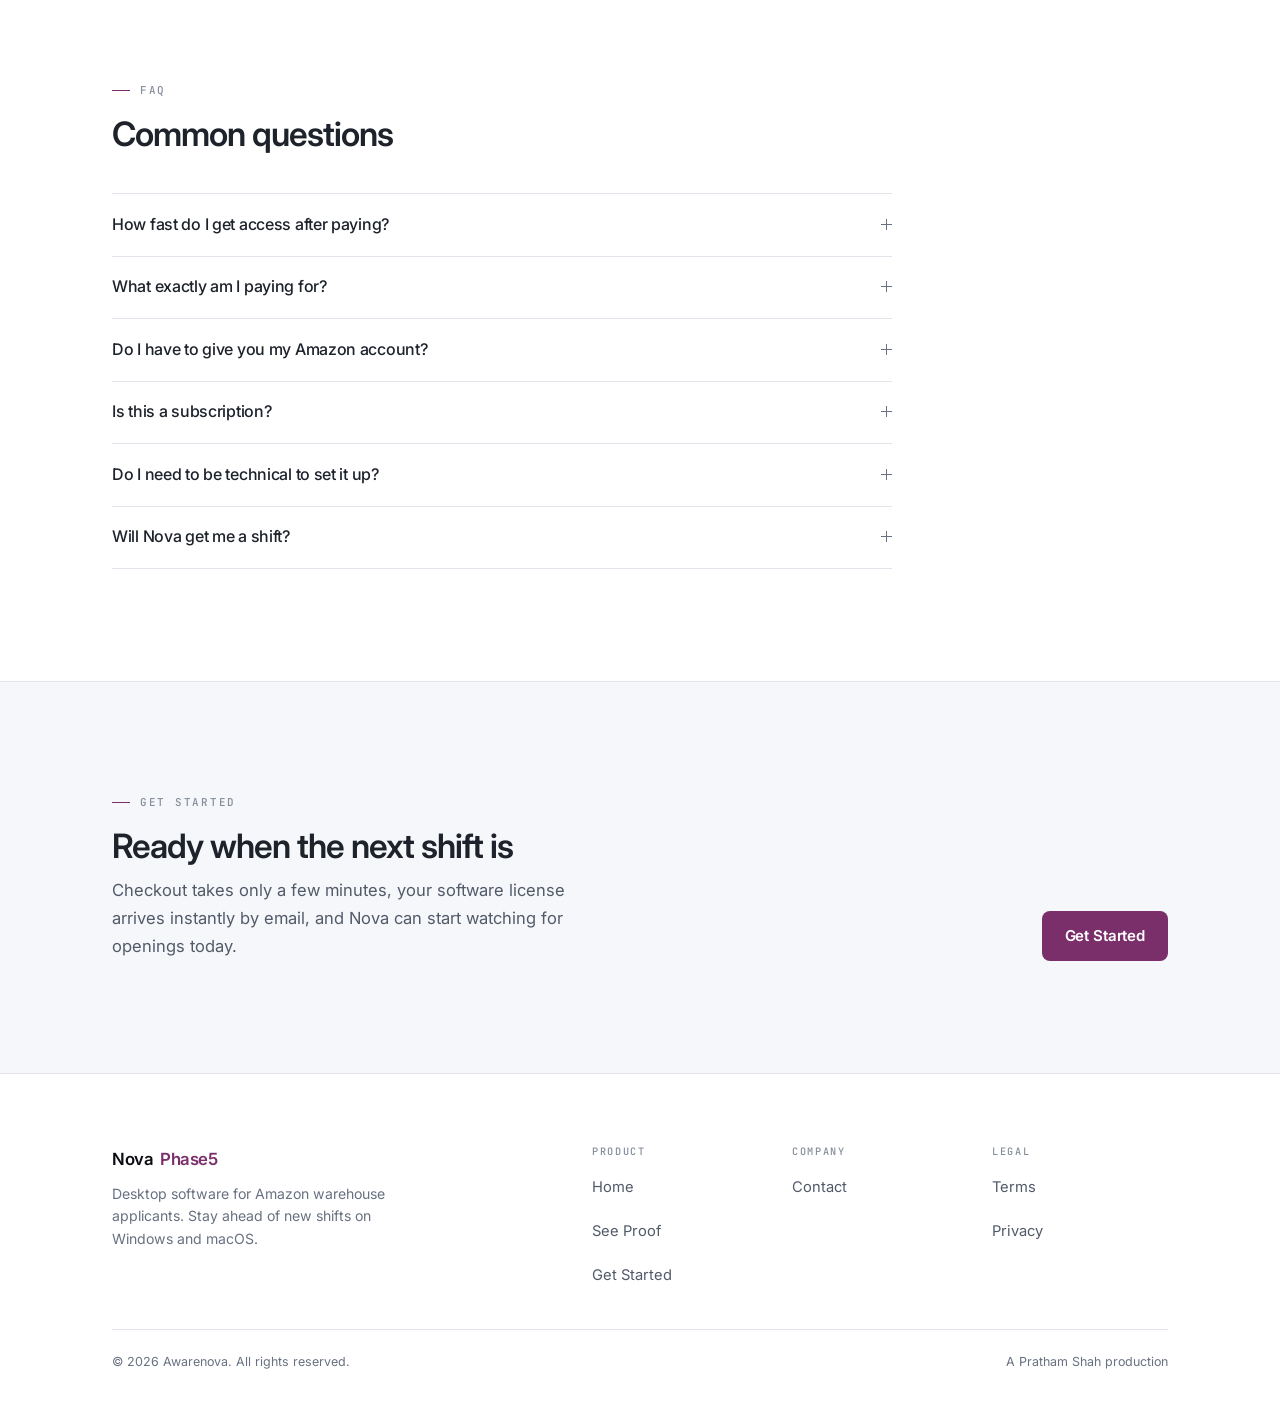
==== commit e7fddff9: "Add files via upload" ====
--- a/index.html
+++ b/index.html
@@ -8,8 +8,10 @@
   <meta name="theme-color" content="#FFFFFF" />
 
   <!-- Favicon / touch icon -->
-  <link rel="icon" type="image/svg+xml" href="assets/logo-n.svg" />
-  <link rel="apple-touch-icon" href="assets/logo-n.svg" />
+  <link rel="icon" href="assets/favicon.ico" sizes="any" />
+  <link rel="icon" type="image/png" sizes="32x32" href="assets/favicon-32.png" />
+  <link rel="icon" type="image/png" sizes="192x192" href="assets/favicon-192.png" />
+  <link rel="apple-touch-icon" sizes="180x180" href="assets/apple-touch-icon.png" />
 
   <!-- Open Graph (awarenova.ca) -->
   <meta property="og:title" content="Nova Phase5 — Secure Amazon warehouse shifts faster" />
@@ -42,7 +44,7 @@
        needs no build step — update here AND in every /pages file. -->
   <nav class="site-nav">
     <div class="container">
-      <a href="index.html" class="nav-logo"><svg class="nav-badge" viewBox="0 0 48 48" aria-hidden="true" focusable="false"><rect class="badge-bg" width="48" height="48" rx="14"/><path class="badge-n" d="M 10.4 32.2 C 11.4 35.4 13.4 35.8 13.8 33.2 C 14.6 28 15.2 21.2 15.8 16.6 C 16.2 13 18.8 12.6 19.9 15.8 C 21.8 21.6 24.2 28.4 26.6 33.8 C 27.6 35.9 29.4 35.5 29.8 33 C 30.7 27.2 31.7 20.6 32.7 16 C 33.4 12.8 36 12.8 36.8 15.6"/></svg>Nova<span class="mark">Phase5</span></a>
+      <a href="index.html" class="nav-logo"><svg class="nav-badge" viewBox="0 0 48 48" aria-hidden="true" focusable="false"><rect class="badge-bg" width="48" height="48" rx="14"/><path class="badge-n" d="M 13.9 35.3 L 16.2 13.0 L 30.8 34.6 L 33.9 12.7"/></svg>Nova<span class="mark">Phase5</span></a>
 
       <button class="nav-toggle" aria-label="Open menu" aria-expanded="false" aria-controls="nav-links">
         <span></span><span></span><span></span>
--- a/css/global.css
+++ b/css/global.css
@@ -343,15 +343,22 @@
 .nav-logo .mark { color: var(--accent); }
 
 /* ---------- LOGO MARK ----------
-   Original inline SVG: a script capital N in white on a soft
-   squircle badge. The badge is filled from --accent so it tracks
-   whatever colour js/accent.js picked for this page load, in sync
-   with the Get Started buttons and the Phase5 wordmark. The N
-   itself is always white and never uses the accent, so it stays
-   legible on every palette entry.
-
-   The same geometry ships as assets/logo-n.svg for the favicon
-   and apple-touch-icon, which cannot read custom properties. */
+   Original inline SVG: an angular handwritten capital N — two
+   upright strokes joined by one diagonal, with slightly different
+   stem leans so it reads as drawn rather than typeset — in white
+   on a soft squircle badge.
+
+   The badge is filled from --accent so it tracks whatever colour
+   js/accent.js picked for this page load, in sync with the Get
+   Started buttons and the Phase5 wordmark. The N itself is always
+   white and never uses the accent, so it stays legible on every
+   palette entry.
+
+   The same geometry is rendered to the static icons in /assets
+   (favicon.ico, favicon-32.png, favicon-192.png,
+   apple-touch-icon.png) by make_icons.py. Favicons are fetched
+   outside the page's CSS context, so those stay fixed cobalt.
+   If the path below changes, regenerate those rasters to match. */
 .site-nav .nav-badge {
   height: 28px;
   width: 28px;
@@ -370,7 +377,7 @@
 .nav-badge .badge-n {
   fill: none;
   stroke: #FFFFFF;
-  stroke-width: 3.3;
+  stroke-width: 3.6;
   stroke-linecap: round;
   stroke-linejoin: round;
 }
